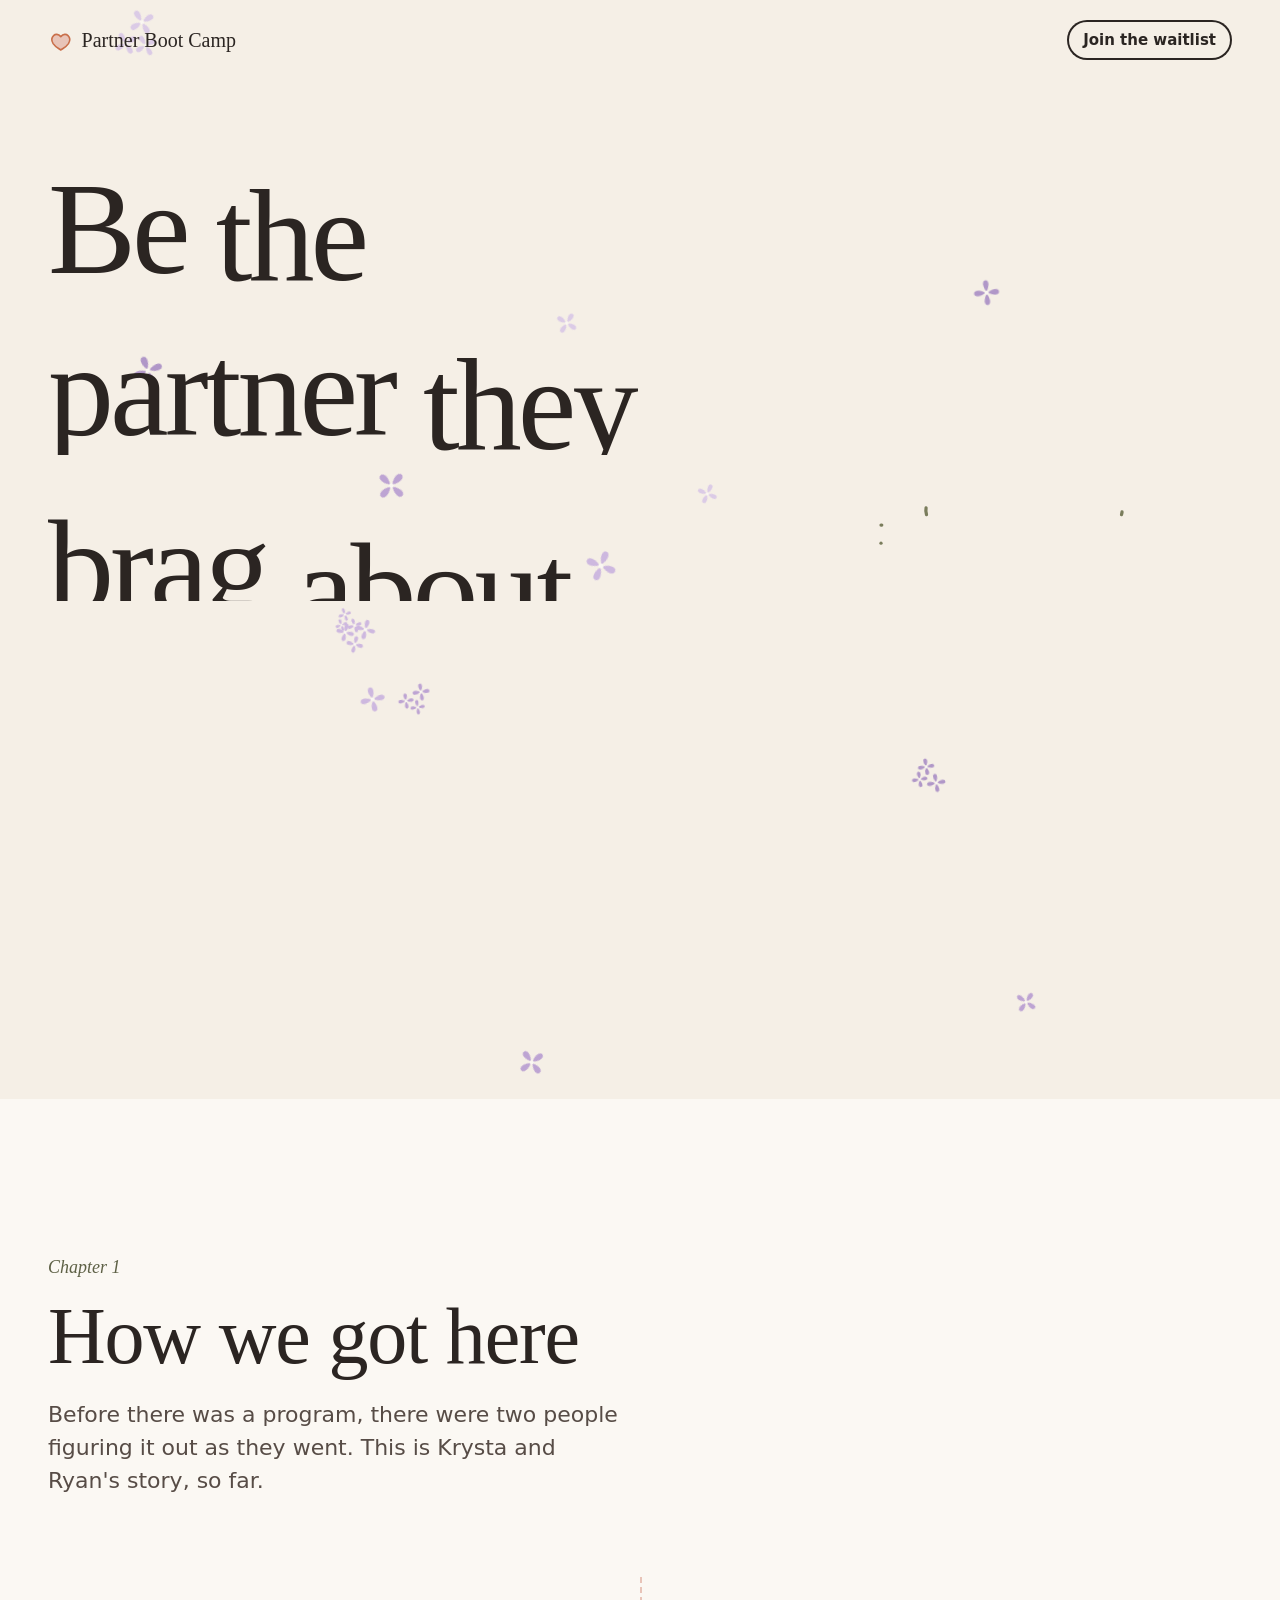
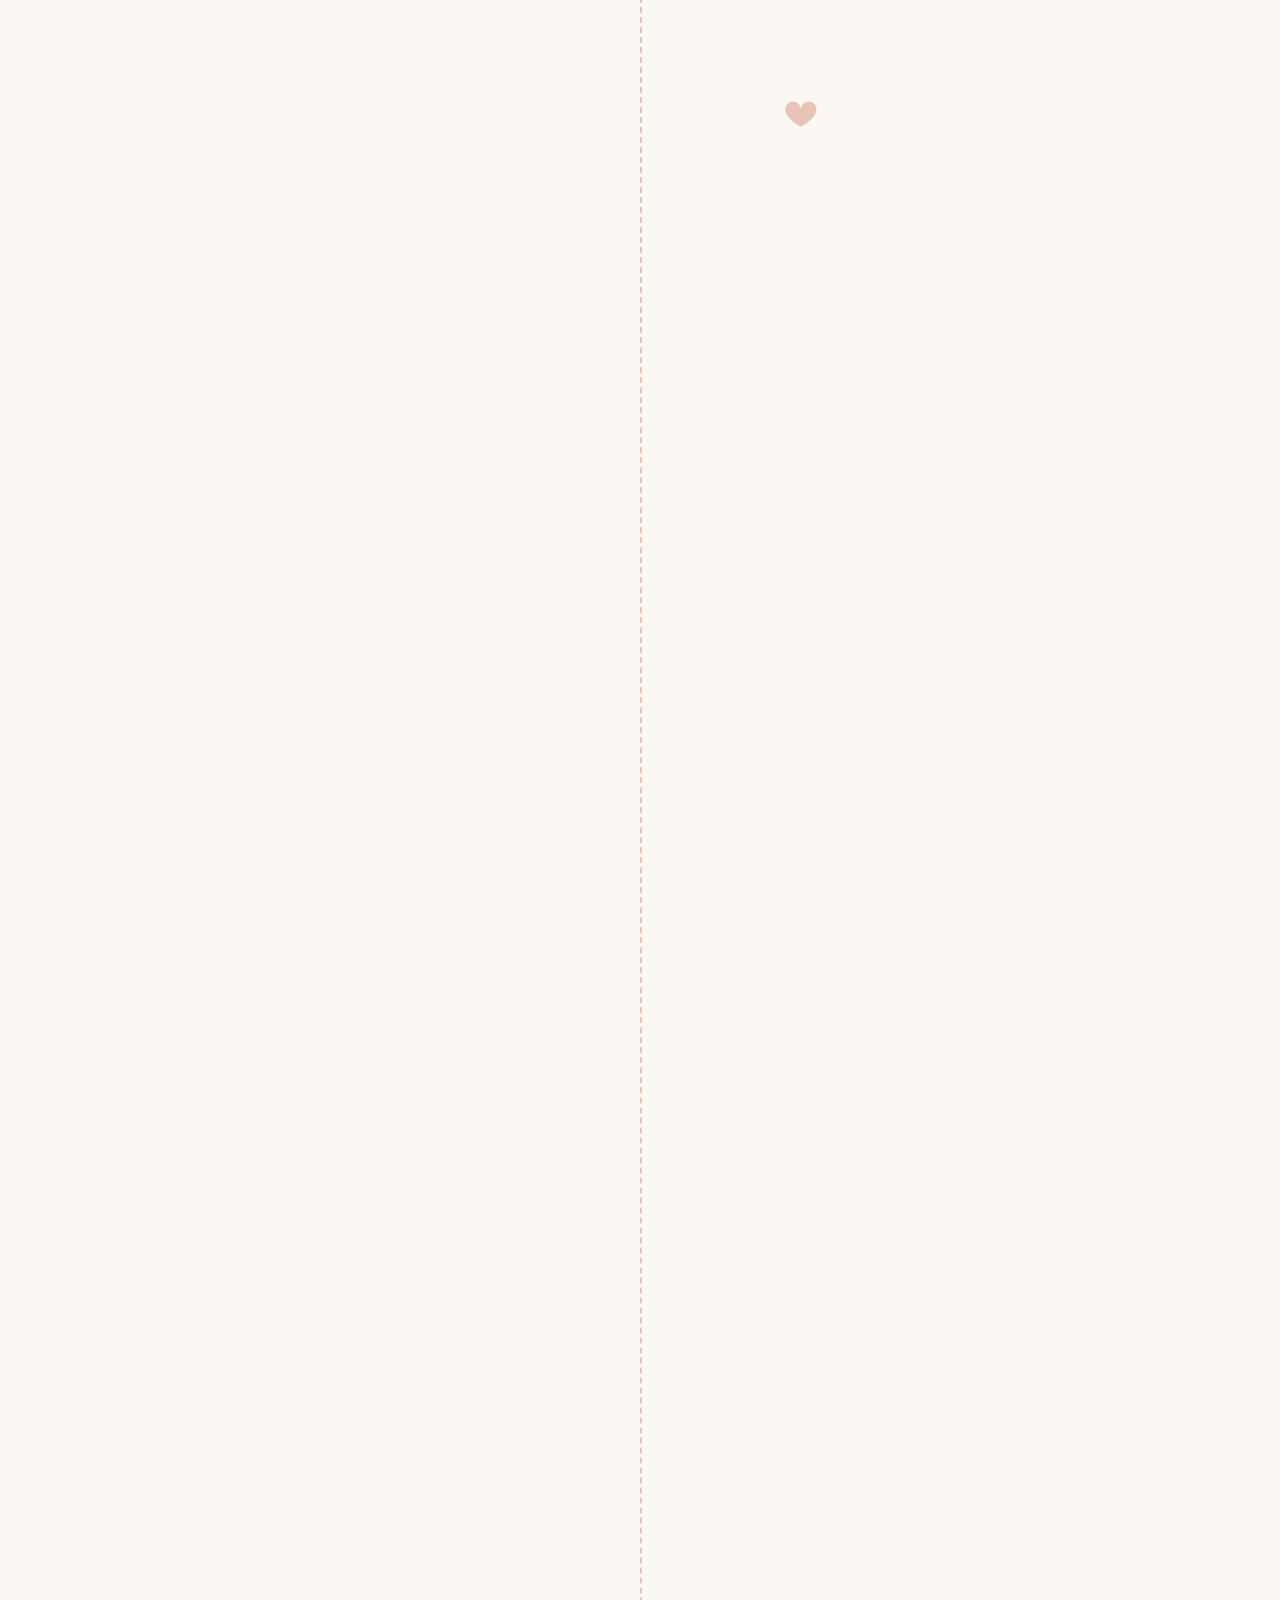
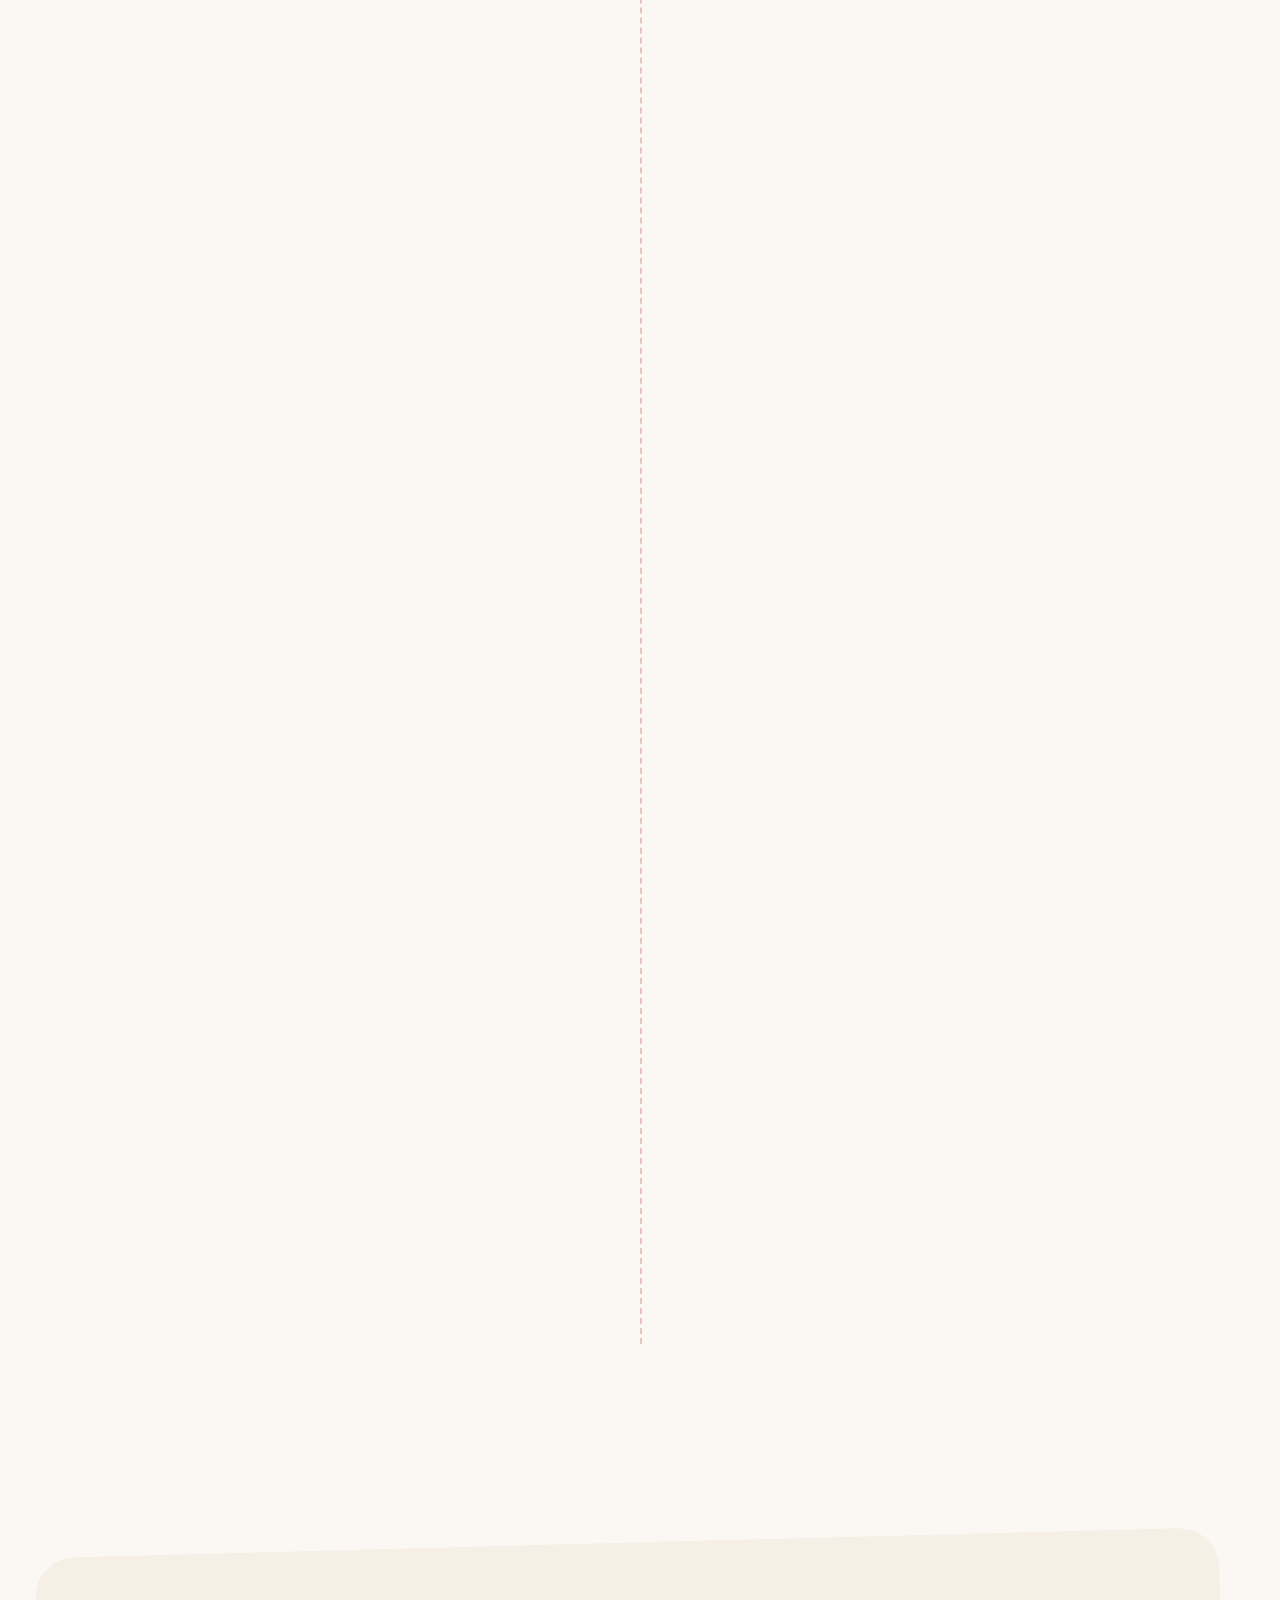
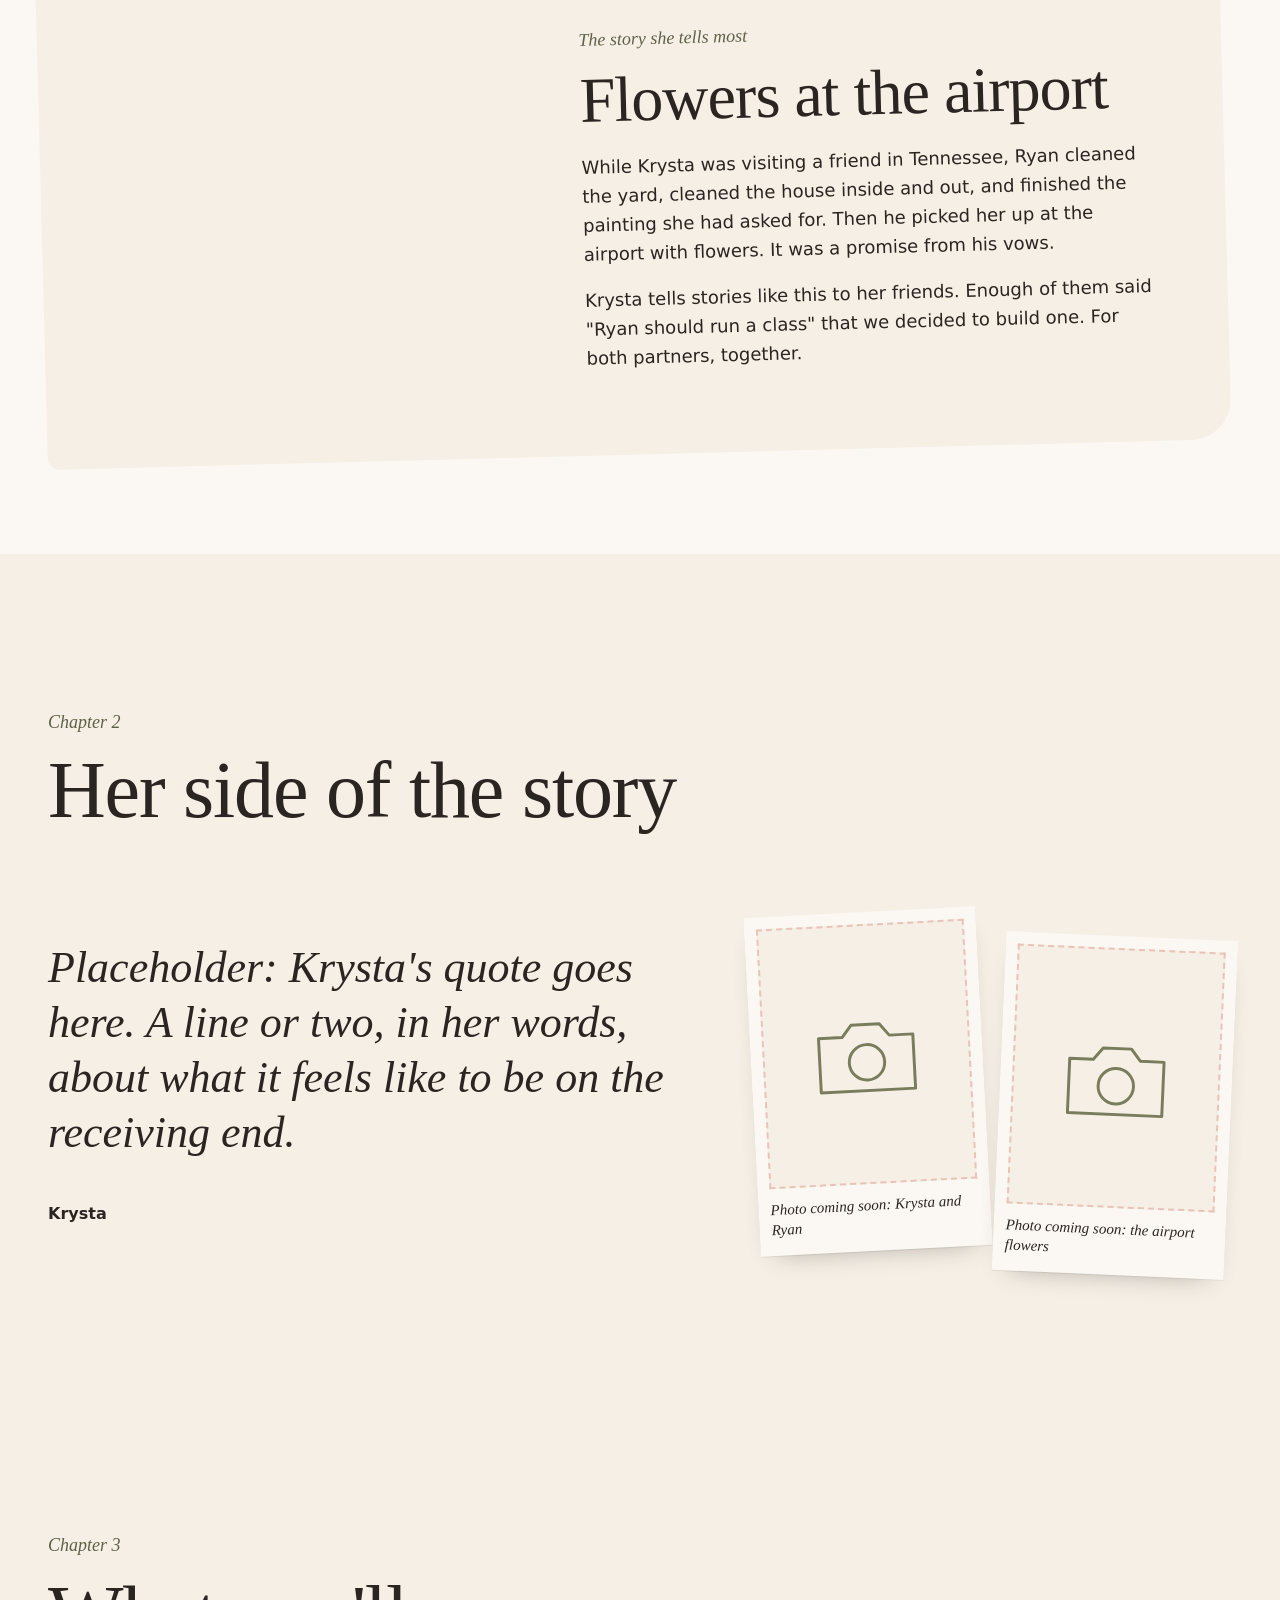
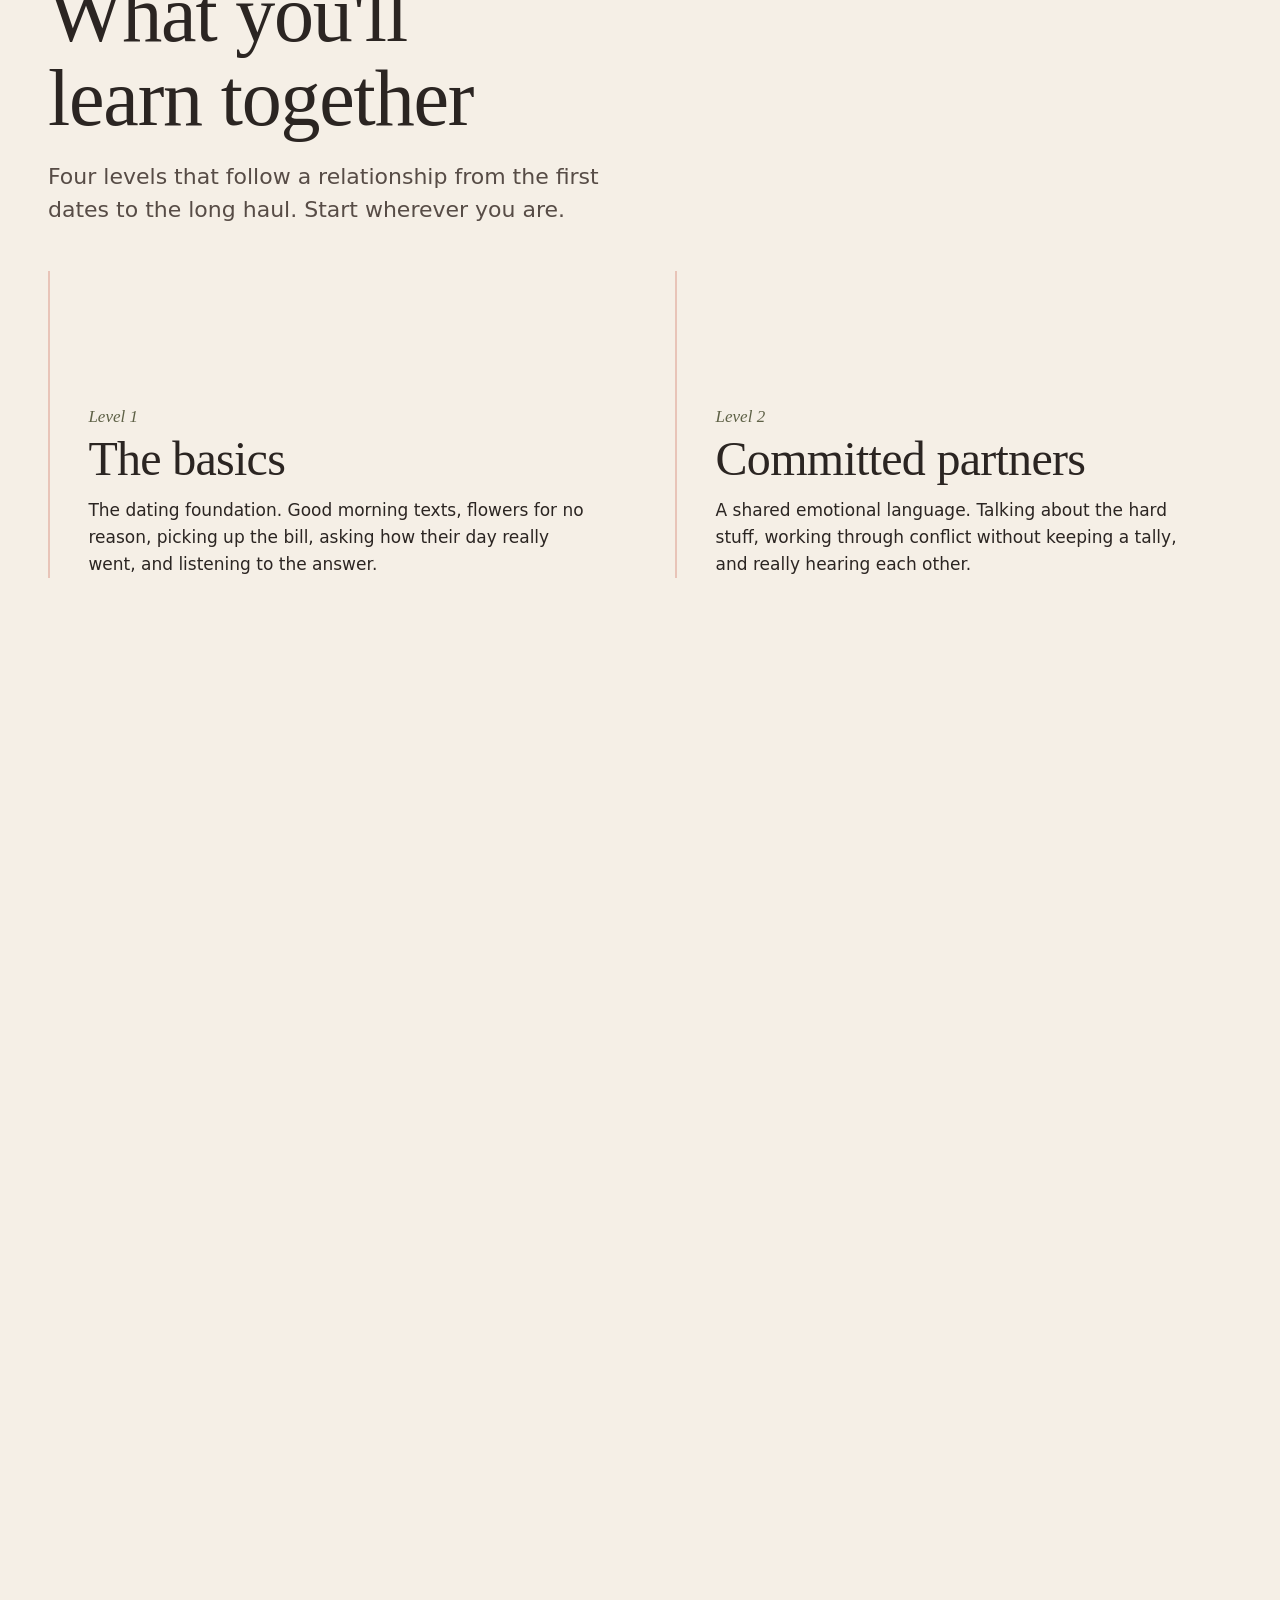
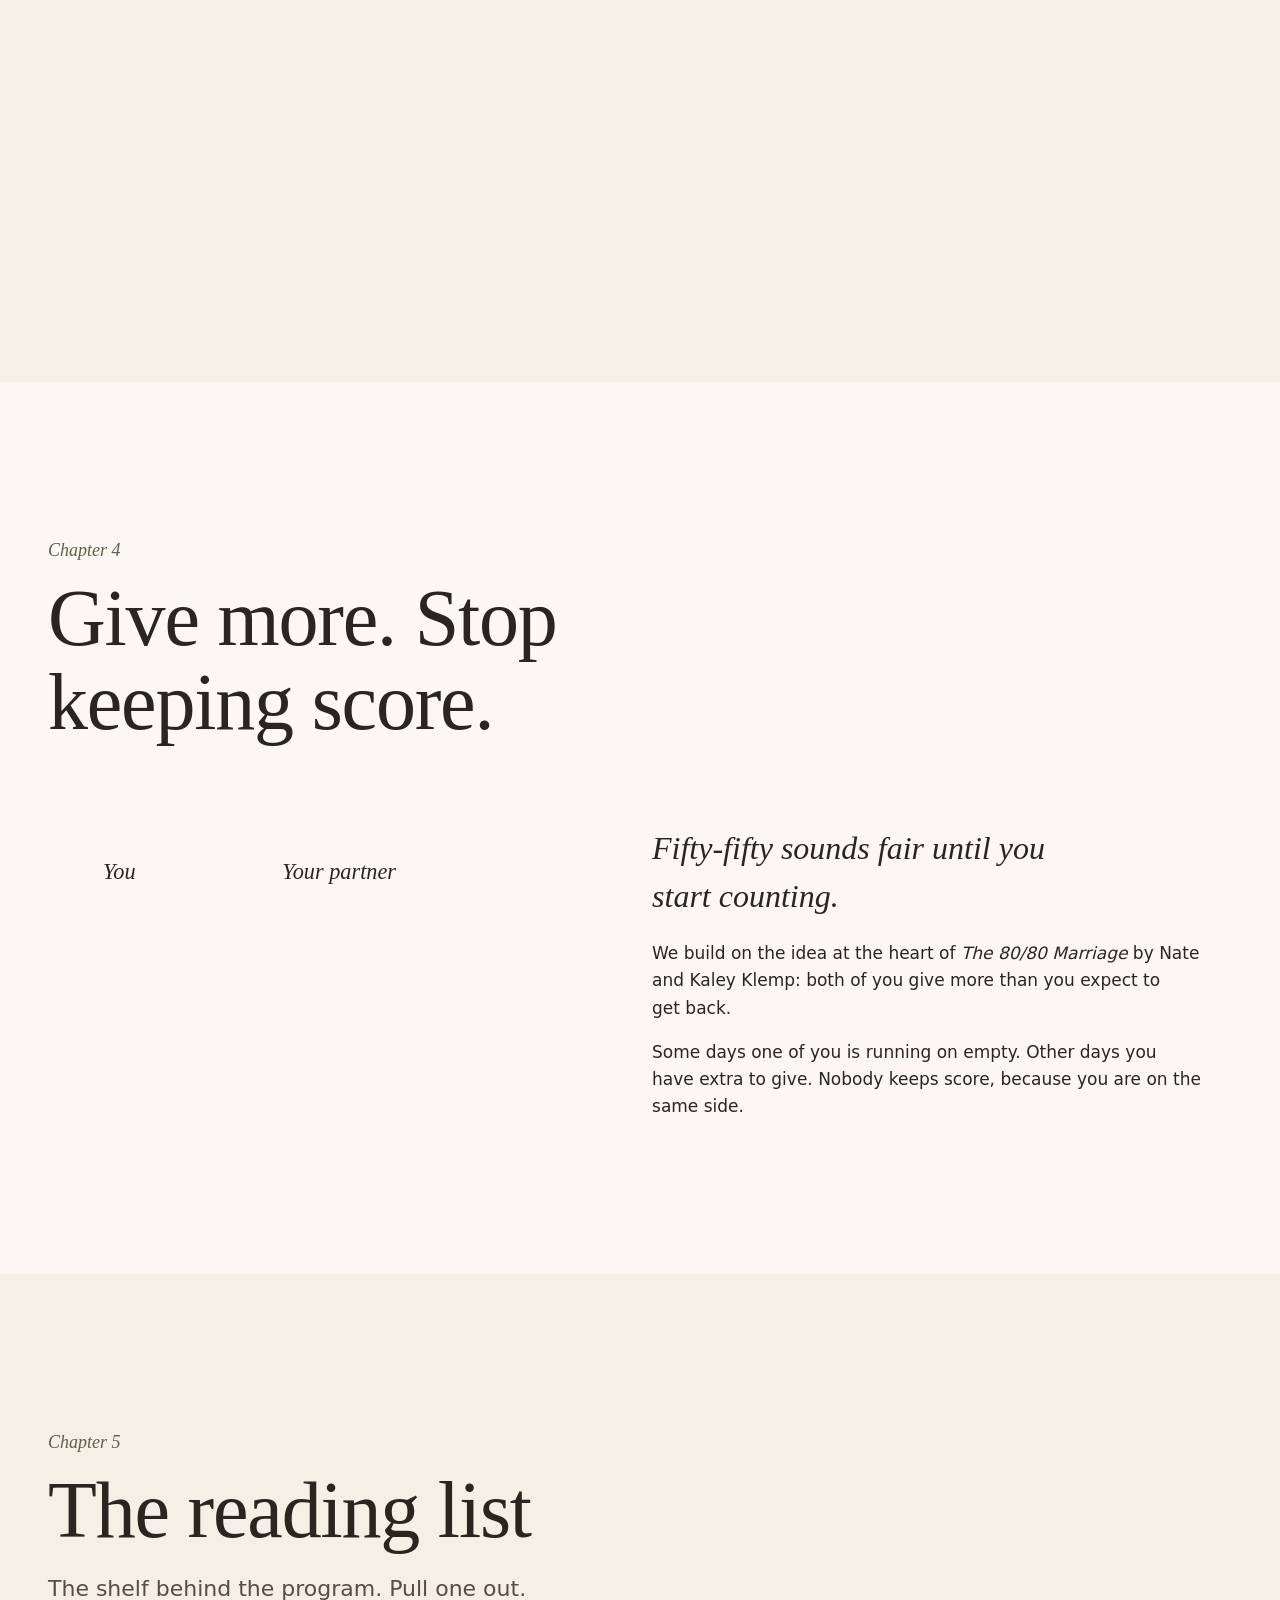
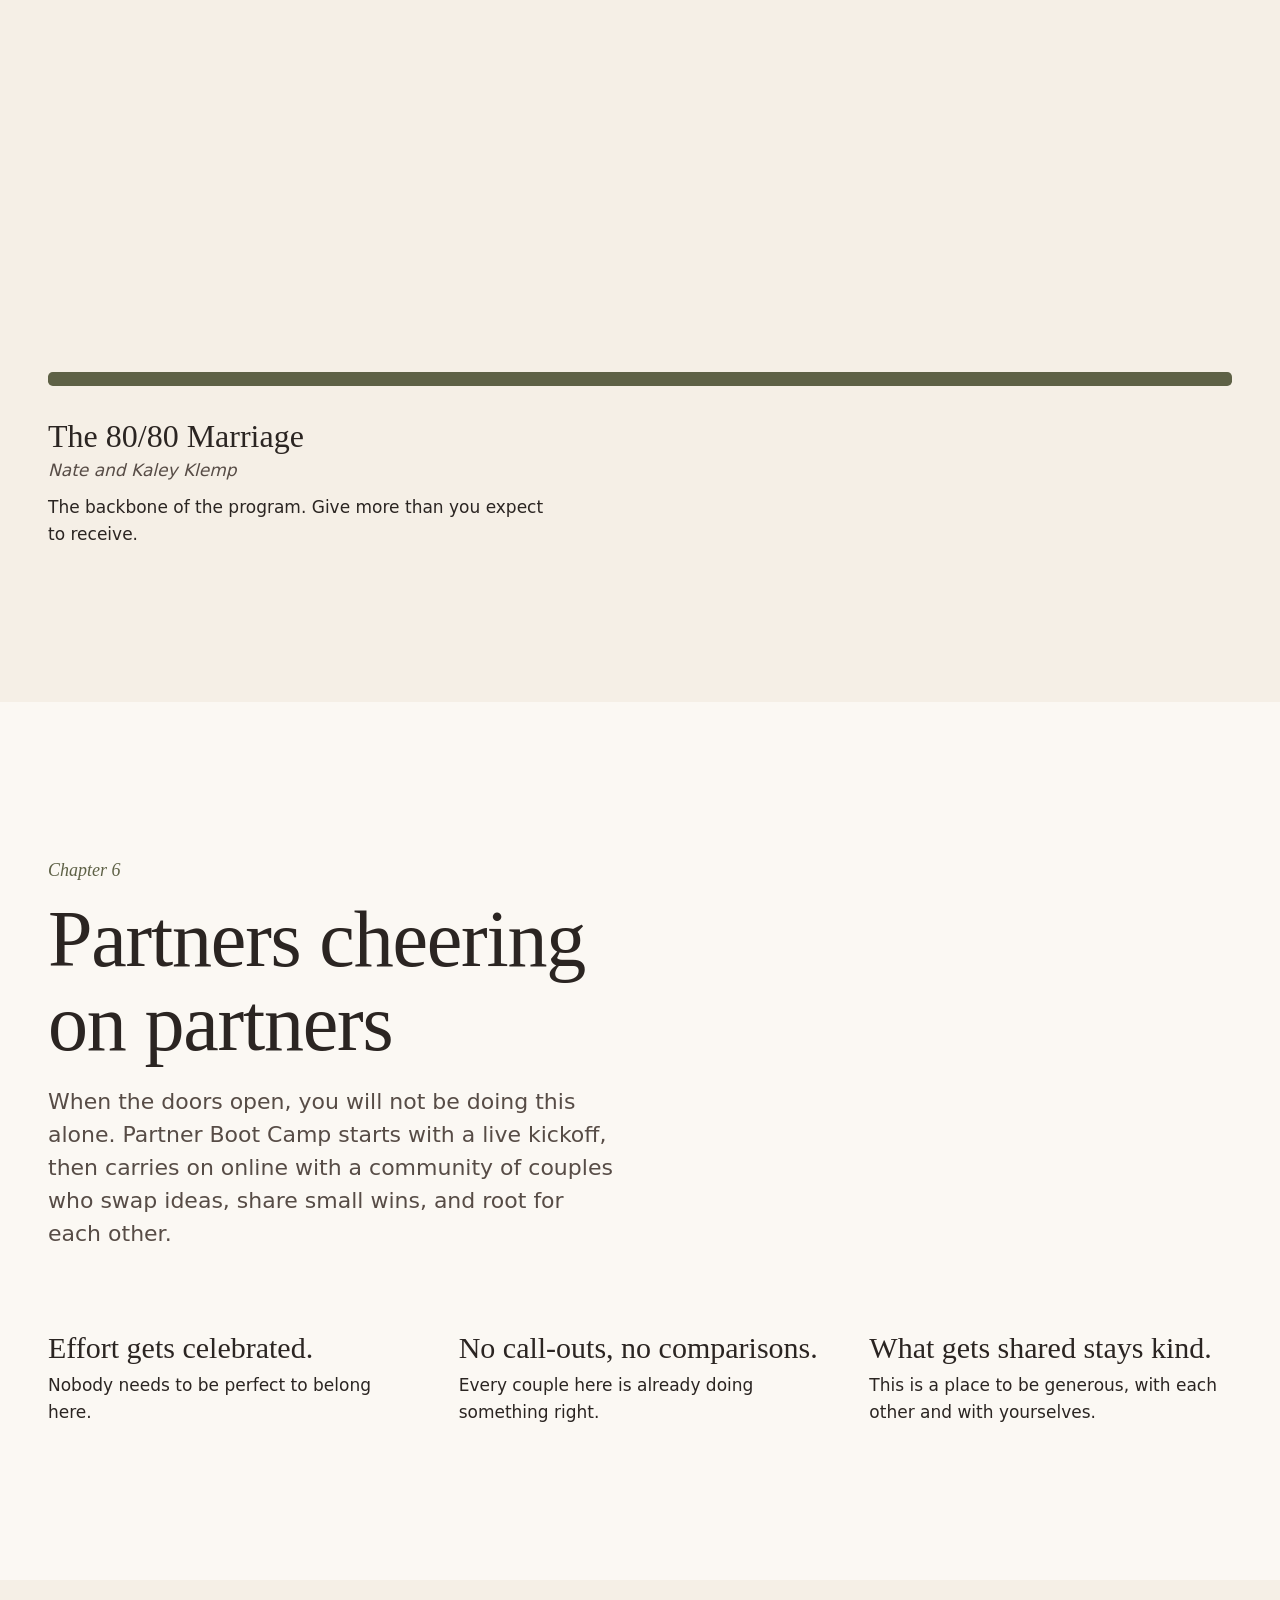
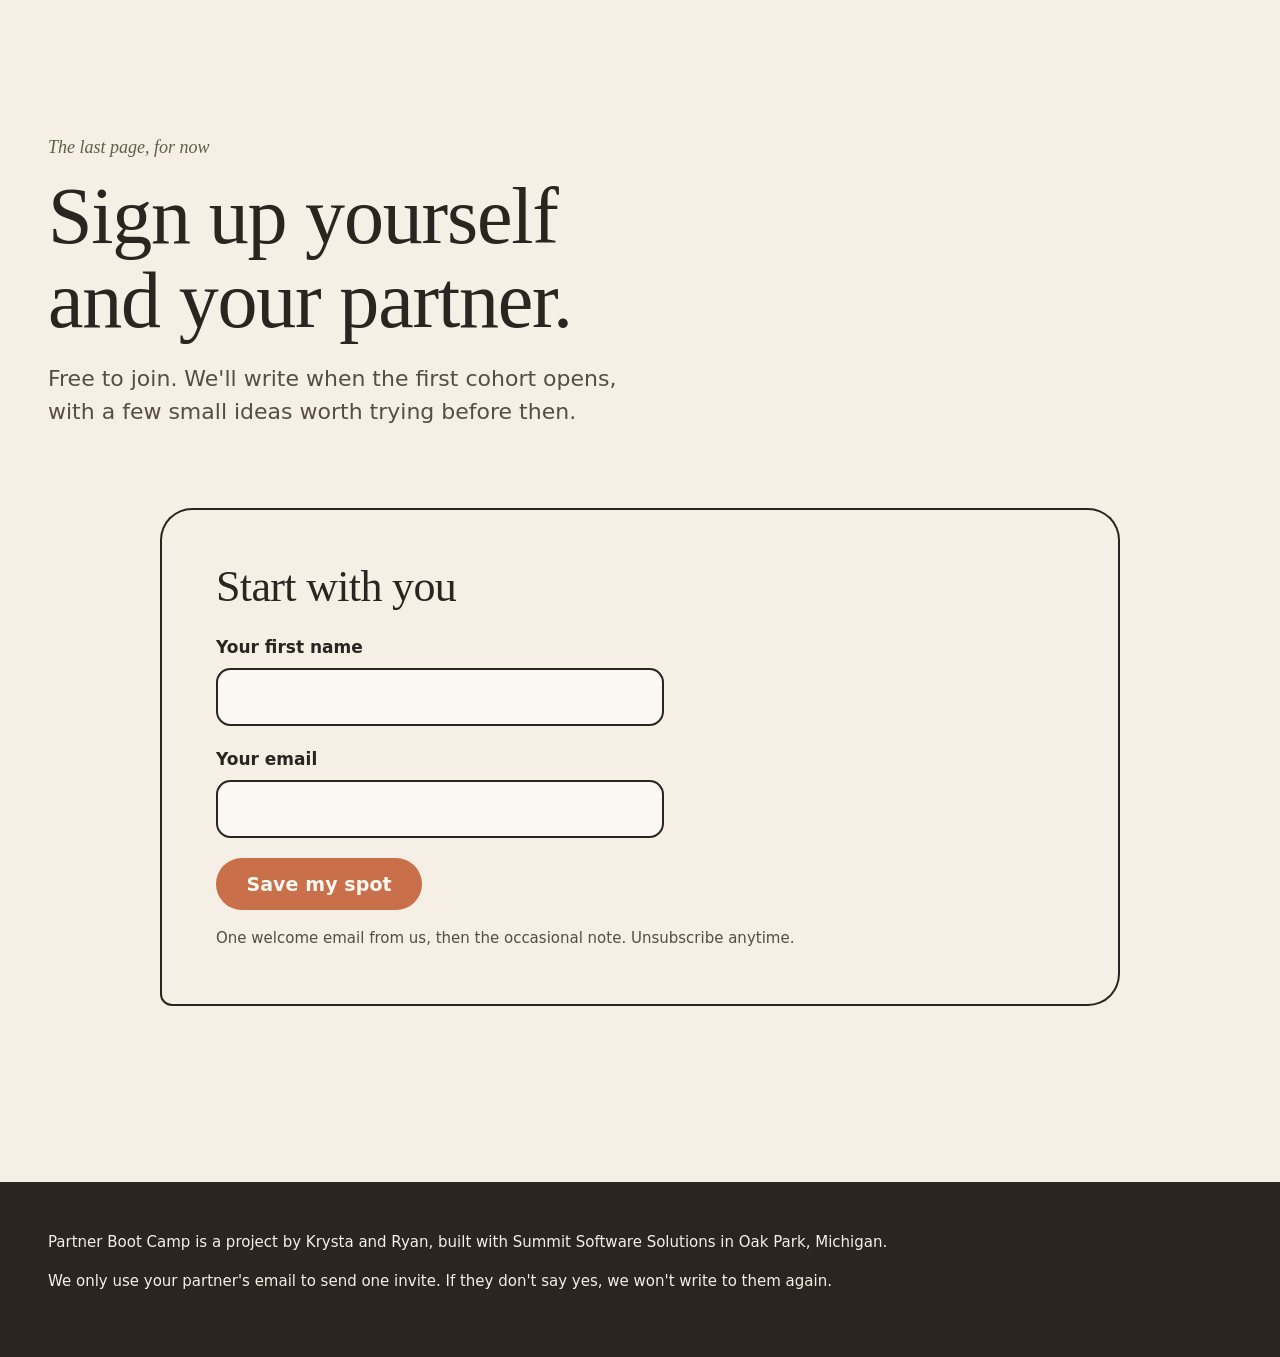
==== index.html @ 732d6f6a "feat: heart over profile photo and 96% match label Co-Authored-By: Claude Opus 5.5 <noreply@anthropi" ====
<!doctype html>
<html lang="en">
<head>
  <meta charset="utf-8">
  <meta name="viewport" content="width=device-width, initial-scale=1">
  <title>Partner Boot Camp: be the partner they brag about</title>
  <meta name="description" content="A warm, slightly cheeky program for couples of every kind. Sign up yourself and your partner for a better relationship.">
  <meta http-equiv="Content-Security-Policy" content="default-src 'self'; script-src 'self'; style-src 'self' https://fonts.googleapis.com; font-src https://fonts.gstatic.com; img-src 'self' data:; connect-src https://app.kit.com; form-action https://app.kit.com https://*.kit.com; base-uri 'self'; object-src 'none'">
  <meta name="referrer" content="strict-origin-when-cross-origin">
  <meta name="theme-color" content="#F5EFE6">
  <meta property="og:type" content="website">
  <meta property="og:title" content="Partner Boot Camp">
  <meta property="og:description" content="Be the partner they brag about. Sign up yourself and your partner for a better relationship.">
  <meta property="og:url" content="https://ryankolean.github.io/partner-boot-camp/">
  <meta property="og:image" content="https://ryankolean.github.io/partner-boot-camp/assets/og.png">
  <meta name="twitter:card" content="summary_large_image">
  <link rel="icon" href="assets/favicon.svg" type="image/svg+xml">
  <link rel="preconnect" href="https://fonts.googleapis.com">
  <link rel="preconnect" href="https://fonts.gstatic.com" crossorigin>
  <link rel="stylesheet" href="https://fonts.googleapis.com/css2?family=DM+Sans:opsz,wght@9..40,400..700&family=Fraunces:ital,opsz,wght,SOFT,WONK@0,9..144,300..700,0..100,0..1;1,9..144,300..700,0..100,0..1&display=swap">
  <link rel="stylesheet" href="vendor/lenis.css">
  <link rel="stylesheet" href="css/styles.css">
  <script src="js/early.js"></script>
  <script defer src="vendor/gsap.min.js"></script>
  <script defer src="vendor/ScrollTrigger.min.js"></script>
  <script defer src="vendor/DrawSVGPlugin.min.js"></script>
  <script defer src="vendor/SplitText.min.js"></script>
  <script defer src="vendor/lenis.min.js"></script>
  <script defer src="js/main.js"></script>
  <script defer src="js/signup.js"></script>
</head>
<body>
  <a class="skip" href="#join">Skip to sign up</a>

  <header class="masthead">
    <a class="wordmark" href="#top" aria-label="Partner Boot Camp, back to top">
      <svg class="wordmark__mark" viewBox="0 0 40 40" aria-hidden="true"><path d="M8 26 C 2 16, 12 6, 20 15 C 28 6, 38 16, 32 26 C 28 32, 22 34, 20 36 C 18 34, 12 32, 8 26 Z"/></svg>
      <span>Partner Boot Camp</span>
    </a>
    <a class="masthead__cta" href="#join">Join the waitlist</a>
  </header>

  <main>
    <!-- Chapter: Opening -->
    <section class="chapter opening" id="top" aria-labelledby="opening-title">
      <div class="petals" aria-hidden="true" data-petals></div>
      <div class="opening__inner">
        <div class="opening__copy">
          <h1 class="opening__title" id="opening-title" data-split>Be the partner they brag about.</h1>
          <p class="opening__tagline" data-rise>Sign up yourself and your partner for a better relationship.</p>
          <div class="opening__actions" data-rise>
            <a class="btn" href="#join" data-bloom>Join the waitlist</a>
            <a class="link" href="#story">Read our story first</a>
          </div>
          <p class="opening__aside" data-rise>For couples of every kind: dating, engaged, newly married, or decades in. Free to join while we build it.</p>
        </div>
        <svg class="opening__art art" viewBox="0 0 320 260" aria-hidden="true" data-draw-hero>
          <path d="M85 142 C 80 124, 112 128, 160 122 C 118 98, 104 62, 128 50 C 144 43, 157 51, 160 63"/>
          <path d="M235 142 C 240 124, 208 128, 160 122 C 202 98, 216 62, 192 50 C 176 43, 163 51, 160 63"/>
          <path d="M50 150 h70 v50 a26 26 0 0 1 -26 26 h-18 a26 26 0 0 1 -26 -26 z"/>
          <path d="M50 164 h-10 a14 14 0 0 0 0 28 h11"/>
          <path d="M200 150 h70 v50 a26 26 0 0 1 -26 26 h-18 a26 26 0 0 1 -26 -26 z"/>
          <path d="M270 164 h10 a14 14 0 0 1 0 28 h-11"/>
          <path d="M34 238 h112"/>
          <path d="M184 238 h112"/>
          <path class="art__accent" d="M282 70 v16 M274 78 h16"/>
          <path class="art__accent" d="M34 84 v10 M29 89 h10"/>
        </svg>
      </div>
      <p class="opening__scroll" aria-hidden="true">Turn the page</p>
    </section>

    <!-- Chapter 1: Our story -->
    <section class="chapter story" id="story" aria-labelledby="story-title">
      <div class="chapter__head">
        <p class="chapter__num">Chapter 1</p>
        <h2 id="story-title">How we got here</h2>
        <p class="lede">Before there was a program, there were two people figuring it out as they went. This is Krysta and Ryan's story, so far.</p>
      </div>

      <div class="timeline" data-timeline>
        <svg class="timeline__thread" aria-hidden="true"><path data-thread d=""/></svg>
        <ol class="timeline__list">
          <li class="moment">
            <span class="moment__dot" aria-hidden="true"></span>
            <svg class="moment__art art" viewBox="0 0 120 120" aria-hidden="true">
              <path d="M38 6 h44 a8 8 0 0 1 8 8 v92 a8 8 0 0 1 -8 8 h-44 a8 8 0 0 1 -8 -8 v-92 a8 8 0 0 1 8 -8 z"/>
              <path d="M54 12 h12"/>
              <path d="M38 20 h44 v34 h-44 z"/>
              <circle cx="60" cy="31" r="6"/>
              <path d="M48 54 c2 -9 7 -12 12 -12 c5 0 10 3 12 12"/>
              <path class="art__accent art__heart" d="M74 64 c-9 -5 -13 -10 -13 -14 a6.5 6.5 0 0 1 13 -1 a6.5 6.5 0 0 1 13 1 c0 4 -4 9 -13 14 z"/>
              <text class="moment__badge" x="60" y="90" text-anchor="middle">96%</text>
              <text class="moment__badge-sub" x="60" y="103" text-anchor="middle">match</text>
            </svg>
            <div class="moment__text">
              <p class="moment__date"><time datetime="2020-02-05">February 5, 2020</time></p>
              <h3>Most compatible</h3>
              <p>Hinge flagged them as each other's Most Compatible match, at 96%. The algorithm was onto something. On a bored Sunday, Krysta was the one who sent the first message.</p>
              <p>Ryan was a week into a ski trip in Wisconsin, so the early conversation happened from a long way off. It was enough to make both of them want to meet.</p>
            </div>
          </li>
          <li class="moment">
            <span class="moment__dot" aria-hidden="true"></span>
            <svg class="moment__art art" viewBox="0 0 120 120" aria-hidden="true">
              <path d="M4 104 C 30 84, 50 114, 70 94 S 100 74, 116 82"/>
              <path d="M26 74 v-6 a6 6 0 0 1 6 -6 h52 a6 6 0 0 1 6 6 v6"/>
              <path d="M38 62 l8 -12 h24 l10 12"/>
              <path d="M26 74 h10 M48 76 h24 M84 74 h6"/>
              <circle cx="42" cy="78" r="6"/>
              <circle cx="78" cy="78" r="6"/>
              <path class="art__accent" d="M94 30 h10 l-10 10 h10 M104 12 h7 l-7 7 h7"/>
            </svg>
            <div class="moment__text">
              <p class="moment__date">That same week</p>
              <h3>The ten-hour drive</h3>
              <p>The ski trip ended with a ten-hour drive home, and the first date came right after it. Ryan was running on fumes and nearly asleep.</p>
              <p>He showed up anyway. Looking back, that pretty much set the tone: show up, even when it would be easier not to.</p>
            </div>
          </li>
          <li class="moment">
            <span class="moment__dot" aria-hidden="true"></span>
            <svg class="moment__art art" viewBox="0 0 120 120" aria-hidden="true">
              <path class="art__accent" d="M60 100 C 30 80, 22 64, 22 52 a18 18 0 0 1 38 -6 a18 18 0 0 1 38 6 c0 12 -8 28 -38 48 z"/>
              <path d="M20 12 v16 M12 20 h16 M14.5 14.5 l11 11 M25.5 14.5 l-11 11"/>
              <path d="M100 10 v12 M94 16 h12 M95.5 11.5 l9 9 M104.5 11.5 l-9 9"/>
              <path d="M106 64 v8 M102 68 h8"/>
              <path d="M12 84 v8 M8 88 h8"/>
              <path d="M58 16 v8 M54 20 h8"/>
            </svg>
            <div class="moment__text">
              <p class="moment__date">February 2020</p>
              <h3>A first kiss in the snow</h3>
              <p>The night ended out back of Fourth Street Corner Bar and Grill in Ferndale, with the snow coming down.</p>
              <p>Not the most glamorous spot for a first kiss, and that is part of why it stuck. It earned a second date.</p>
            </div>
          </li>
          <li class="moment">
            <span class="moment__dot" aria-hidden="true"></span>
            <svg class="moment__art art" viewBox="0 0 120 120" aria-hidden="true">
              <path d="M14 18 h52 a8 8 0 0 1 8 8 v20 a8 8 0 0 1 -8 8 h-34 l-12 10 v-10 h-6 a8 8 0 0 1 -8 -8 v-20 a8 8 0 0 1 8 -8 z"/>
              <path class="art__accent" d="M40 45 c-6 -4 -9 -7 -9 -10 a4.5 4.5 0 0 1 9 -1 a4.5 4.5 0 0 1 9 1 c0 3 -3 6 -9 10 z"/>
              <path d="M54 58 h52 a8 8 0 0 1 8 8 v20 a8 8 0 0 1 -8 8 h-6 v10 l-12 -10 h-34 a8 8 0 0 1 -8 -8 v-20 a8 8 0 0 1 8 -8 z"/>
              <path class="art__accent" d="M80 85 c-6 -4 -9 -7 -9 -10 a4.5 4.5 0 0 1 9 -1 a4.5 4.5 0 0 1 9 1 c0 3 -3 6 -9 10 z"/>
            </svg>
            <div class="moment__text">
              <p class="moment__date"><time datetime="2020-03-02">March 2, 2020</time></p>
              <h3>I love you. Twice.</h3>
              <p>Ryan's birthday was a bar crawl, and Krysta could not believe how many friends showed up for him.</p>
              <p>Somewhere along the way, about a month after they met, he told her he loved her. Then he said it again.</p>
            </div>
          </li>
          <li class="moment">
            <span class="moment__dot" aria-hidden="true"></span>
            <svg class="moment__art art" viewBox="0 0 120 120" aria-hidden="true">
              <path d="M42 12 h36 a8 8 0 0 1 8 8 v80 a8 8 0 0 1 -8 8 h-36 a8 8 0 0 1 -8 -8 v-80 a8 8 0 0 1 8 -8 z"/>
              <path d="M54 20 h12 M56 100 h8"/>
              <path d="M46 56 h26 a6 6 0 0 1 0 12 h-26 a6 6 0 0 1 0 -12 z"/>
              <circle class="art__accent" cx="52" cy="62" r="1.5"/>
              <circle class="art__accent" cx="59" cy="62" r="1.5"/>
              <circle class="art__accent" cx="66" cy="62" r="1.5"/>
              <path d="M102 16 a11 11 0 1 0 9 17 a9 9 0 1 1 -9 -17 z"/>
            </svg>
            <div class="moment__text">
              <p class="moment__date">A week later</p>
              <h3>The quiet week</h3>
              <p>After the birthday, Krysta went quiet for a week. Then she reached back out, and they picked up where they left off.</p>
              <p>They had met just six weeks before the world shut down. Two people who were still getting to know each other suddenly had to figure things out fast.</p>
            </div>
          </li>
          <li class="moment">
            <span class="moment__dot" aria-hidden="true"></span>
            <svg class="moment__art art" viewBox="0 0 120 120" aria-hidden="true">
              <path d="M16 60 L60 24 L104 60"/>
              <path d="M28 52 v48 h64 v-48"/>
              <path d="M52 100 v-22 h16 v22"/>
              <path d="M34 64 h12 v12 h-12 z M74 64 h12 v12 h-12 z"/>
              <path d="M80 42 v-16 h10 v24"/>
              <path class="art__accent" d="M85 20 c-6 -5 5 -9 0 -15"/>
            </svg>
            <div class="moment__text">
              <p class="moment__date">About nine months in</p>
              <h3>A home of their own</h3>
              <p>About nine months in, there was a house, and a month later Krysta moved in.</p>
              <p>Moving in together in the middle of a pandemic is its own crash course in partnership. It turns out they were good at it.</p>
            </div>
          </li>
          <li class="moment">
            <span class="moment__dot" aria-hidden="true"></span>
            <svg class="moment__art art" viewBox="0 0 120 120" aria-hidden="true">
              <circle cx="60" cy="76" r="26"/>
              <path class="art__accent" d="M46 38 l7 -8 h14 l7 8 l-14 14 z"/>
              <path class="art__accent" d="M46 38 h28 M53 30 l7 8 l7 -8"/>
              <path d="M94 26 v14 M87 33 h14"/>
              <path d="M24 24 v8 M20 28 h8"/>
            </svg>
            <div class="moment__text">
              <p class="moment__date"><time datetime="2021-09-02">September 2, 2021</time></p>
              <h3>Engaged</h3>
              <p>A question, a ring, and a very easy yes.</p>
              <p>Nobody knew yet that the date was going to get used twice.</p>
            </div>
          </li>
          <li class="moment">
            <span class="moment__dot" aria-hidden="true"></span>
            <svg class="moment__art art" viewBox="0 0 120 120" aria-hidden="true">
              <circle cx="46" cy="70" r="22"/>
              <circle class="art__accent" cx="74" cy="70" r="22"/>
              <path class="art__accent" d="M60 36 c-6 -4 -9 -7 -9 -10 a4.5 4.5 0 0 1 9 -1 a4.5 4.5 0 0 1 9 1 c0 3 -3 6 -9 10 z"/>
              <path d="M18 24 v10 M13 29 h10 M102 22 v10 M97 27 h10"/>
            </svg>
            <div class="moment__text">
              <p class="moment__date"><time datetime="2023-09-02">September 2, 2023</time></p>
              <h3>Married, two years to the day</h3>
              <p>Two years to the day after the engagement, they got married. Same date, on purpose.</p>
              <p>Ryan's vows included a promise you will hear about in a minute. It involves an airport and a bouquet.</p>
            </div>
          </li>
          <li class="moment">
            <span class="moment__dot" aria-hidden="true"></span>
            <svg class="moment__art art" viewBox="0 0 120 120" aria-hidden="true">
              <path d="M24 28 h56 a6 6 0 0 1 6 6 v4 a6 6 0 0 1 -6 6 h-56 a6 6 0 0 1 -6 -6 v-4 a6 6 0 0 1 6 -6 z"/>
              <path d="M86 36 h10 v18 h-40 v14"/>
              <path d="M52 68 h8 v30 h-8 z"/>
              <path class="art__accent" d="M10 110 c20 -10 40 6 60 -2 s30 -8 40 0"/>
            </svg>
            <div class="moment__text">
              <p class="moment__date">Now</p>
              <h3>Oak Park, paint on everything</h3>
              <p>They sold the first house, moved to Oak Park, and are renovating another one to rent, so there is always a paint roller somewhere nearby.</p>
              <p>Somewhere along the way, friends started asking Ryan for advice, and Krysta started telling the stories that led to this.</p>
            </div>
          </li>
        </ol>
      </div>

      <figure class="spread" aria-labelledby="spread-title">
        <svg class="spread__art art" viewBox="0 0 320 320" aria-hidden="true">
          <path d="M18 96 C 60 44, 120 98, 182 56"/>
          <g transform="translate(180 34) rotate(-10)">
            <path d="M4 20 L 96 18 C 110 18, 120 22, 120 26 C 120 30, 112 32, 98 32 L 24 32 C 14 32, 8 28, 4 20 Z"/>
            <path d="M6 21 L 0 2 L 10 2 L 28 19"/>
            <path d="M12 26 L 2 30 L 8 31 L 24 29"/>
            <path d="M58 30 L 44 46 L 54 46 L 78 30"/>
            <path d="M52 36 h14 a3 3 0 0 1 0 6 h-14 a3 3 0 0 1 0 -6 z"/>
            <path class="art__accent" d="M34 23 h2.5 M42 23 h2.5 M50 23 h2.5 M58 23 h2.5 M66 23 h2.5 M74 23 h2.5 M82 23 h2.5 M90 23 h2.5"/>
            <path d="M106 21 l7 1 l3 3"/>
          </g>
          <path d="M80 134 C 90 170, 118 196, 136 206"/>
          <circle class="art__accent" cx="78" cy="128" r="3"/>
          <circle class="art__accent" cx="70" cy="136" r="2.5"/>
          <circle class="art__accent" cx="86" cy="122" r="2.5"/>
          <circle class="art__accent" cx="74" cy="146" r="2"/>
          <path d="M240 134 C 230 170, 202 196, 184 206"/>
          <circle class="art__accent" cx="242" cy="128" r="3"/>
          <circle class="art__accent" cx="250" cy="136" r="2.5"/>
          <circle class="art__accent" cx="234" cy="122" r="2.5"/>
          <circle class="art__accent" cx="246" cy="146" r="2"/>
          <path d="M112 198 c-22 -2 -34 -14 -36 -30 c18 2 32 14 36 30 z M110 196 L 82 172"/>
          <path d="M208 198 c22 -2 34 -14 36 -30 c-18 2 -32 14 -36 30 z M210 196 L 238 172"/>
          <path d="M128 128 C 130 150, 136 180, 148 206"/>
          <path d="M194 123 C 192 150, 188 180, 172 206"/>
          <path d="M108 168 C 114 186, 130 198, 142 206"/>
          <path d="M212 168 C 206 186, 190 198, 178 206"/>
          <path d="M160 180 L 160 206"/>
          <path d="M128 107 Q123.7 100.3 128 96 Q132.3 100.3 128 107 M131.5 108.5 Q133.3 100.7 139.3 100.7 Q139.3 106.7 131.5 108.5 M133 112 Q139.7 107.7 144 112 Q139.7 116.3 133 112 M131.5 115.5 Q139.3 117.3 139.3 123.3 Q133.3 123.3 131.5 115.5 M128 117 Q132.3 123.7 128 128 Q123.7 123.7 128 117 M124.5 115.5 Q122.7 123.3 116.7 123.3 Q116.7 117.3 124.5 115.5 M123 112 Q116.3 116.3 112 112 Q116.3 107.7 123 112 M124.5 108.5 Q116.7 106.7 116.7 100.7 Q122.7 100.7 124.5 108.5"/>
          <circle class="art__accent" cx="128" cy="112" r="3.5"/>
          <path d="M194 103 Q189.9 96.7 194 93 Q198.1 96.7 194 103 M197.5 104.5 Q199.1 97.1 204.6 97.4 Q204.9 102.9 197.5 104.5 M199 108 Q205.3 103.9 209 108 Q205.3 112.1 199 108 M197.5 111.5 Q204.9 113.1 204.6 118.6 Q199.1 118.9 197.5 111.5 M194 113 Q198.1 119.3 194 123 Q189.9 119.3 194 113 M190.5 111.5 Q188.9 118.9 183.4 118.6 Q183.1 113.1 190.5 111.5 M189 108 Q182.7 112.1 179 108 Q182.7 103.9 189 108 M190.5 104.5 Q183.1 102.9 183.4 97.4 Q188.9 97.1 190.5 104.5"/>
          <circle class="art__accent" cx="194" cy="108" r="3.5"/>
          <path class="art__accent" d="M154 120 c0 -10 3 -15 6 -16 c3 1 6 6 6 16 c-2 2 -10 2 -12 0 z M160 122 L 160 134"/>
          <path class="art__accent" d="M96 166 c0 -18 5 -27 12 -29 c7 2 12 11 12 29 c-4 -5 -8 -5 -12 2 c-4 -7 -8 -7 -12 -2 z"/>
          <path class="art__accent" d="M200 166 c0 -18 5 -27 12 -29 c7 2 12 11 12 29 c-4 -5 -8 -5 -12 2 c-4 -7 -8 -7 -12 -2 z"/>
          <path class="art__accent" d="M136 148 c-4 16 8 32 24 32 c17 0 29 -15 24 -32"/>
          <path class="art__accent" d="M136 148 c2 -9 9 -14 17 -14 M184 148 c-2 -9 -9 -14 -17 -14"/>
          <path class="art__accent" d="M146 151 c0 10 6 16 14 16 c9 0 15 -7 15 -16"/>
          <path class="art__accent" d="M161 147 c-4 -4 2 -9 6 -6 c5 4 2 12 -5 13 c-8 1 -13 -6 -10 -13 c3 -7 13 -9 19 -4"/>
          <path d="M110 204 L 98 186 L 128 200 M210 204 L 222 186 L 192 200"/>
          <path d="M110 204 Q 160 222 210 204 L 164 300 Q 160 304 156 300 Z"/>
          <path d="M138 214 L 158 296"/>
          <path class="art__accent" d="M160 246 c-18 -14 -30 -2 -18 6 c6 4 14 0 18 -6 z M160 246 c18 -14 30 -2 18 6 c-6 4 -14 0 -18 -6 z M158 249 l-12 24 M162 249 l12 24"/>
        </svg>
        <figcaption class="spread__copy">
          <p class="chapter__num">The story she tells most</p>
          <h3 id="spread-title">Flowers at the airport</h3>
          <p>While Krysta was visiting a friend in Tennessee, Ryan cleaned the yard, cleaned the house inside and out, and finished the painting she had asked for. Then he picked her up at the airport with flowers. It was a promise from his vows.</p>
          <p>Krysta tells stories like this to her friends. Enough of them said "Ryan should run a class" that we decided to build one. For both partners, together.</p>
        </figcaption>
      </figure>
    </section>

    <!-- Chapter 2: Her side -->
    <section class="chapter herside" id="her-side" aria-labelledby="herside-title">
      <div class="chapter__head">
        <p class="chapter__num">Chapter 2</p>
        <h2 id="herside-title">Her side of the story</h2>
      </div>
      <div class="herside__grid">
        <blockquote class="herside__quote placeholder" data-placeholder="krysta-quote">
          <p>Placeholder: Krysta's quote goes here. A line or two, in her words, about what it feels like to be on the receiving end.</p>
          <footer>Krysta</footer>
        </blockquote>
        <div class="herside__photos">
          <figure class="polaroid placeholder" data-placeholder="photo-1">
            <svg viewBox="0 0 120 90" aria-hidden="true" class="art"><path d="M20 30 h20 l8 -10 h24 l8 10 h20 v46 h-80 z"/><circle cx="60" cy="52" r="15"/></svg>
            <figcaption>Photo coming soon: Krysta and Ryan</figcaption>
          </figure>
          <figure class="polaroid placeholder" data-placeholder="photo-2">
            <svg viewBox="0 0 120 90" aria-hidden="true" class="art"><path d="M20 30 h20 l8 -10 h24 l8 10 h20 v46 h-80 z"/><circle cx="60" cy="52" r="15"/></svg>
            <figcaption>Photo coming soon: the airport flowers</figcaption>
          </figure>
        </div>
      </div>
    </section>

    <!-- Chapter 3: Levels -->
    <section class="chapter levels" id="learn" aria-labelledby="levels-title" data-levels>
      <div class="chapter__head">
        <p class="chapter__num">Chapter 3</p>
        <h2 id="levels-title">What you'll learn together</h2>
        <p class="lede">Four levels that follow a relationship from the first dates to the long haul. Start wherever you are.</p>
      </div>
      <div class="levels__viewport">
        <ol class="levels__track" data-levels-track>
          <li class="level">
            <svg class="level__art art" viewBox="0 0 120 120" aria-hidden="true">
              <path d="M24 56 h52 v30 a20 20 0 0 1 -20 20 h-12 a20 20 0 0 1 -20 -20 z"/>
              <path d="M76 64 h6 a10 10 0 0 1 0 20 h-7"/>
              <path class="art__accent" d="M40 46 c-5 -6 5 -10 0 -16 M56 46 c-5 -6 5 -10 0 -16"/>
              <path d="M84 30 a14 14 0 0 1 28 0 M98 8 v6 M86 14 l4 4 M110 14 l-4 4"/>
            </svg>
            <p class="level__num">Level 1</p>
            <h3>The basics</h3>
            <p>The dating foundation. Good morning texts, flowers for no reason, picking up the bill, asking how their day really went, and listening to the answer.</p>
          </li>
          <li class="level">
            <svg class="level__art art" viewBox="0 0 120 120" aria-hidden="true">
              <path d="M12 22 h50 a8 8 0 0 1 8 8 v18 a8 8 0 0 1 -8 8 h-32 l-12 10 v-10 h-6 a8 8 0 0 1 -8 -8 v-18 a8 8 0 0 1 8 -8 z"/>
              <path d="M58 60 h50 a8 8 0 0 1 8 8 v18 a8 8 0 0 1 -8 8 h-6 v10 l-12 -10 h-32 a8 8 0 0 1 -8 -8 v-18 a8 8 0 0 1 8 -8 z"/>
              <path d="M22 36 h34 M22 44 h22"/>
              <path class="art__accent" d="M68 74 h36 M68 82 h24"/>
            </svg>
            <p class="level__num">Level 2</p>
            <h3>Committed partners</h3>
            <p>A shared emotional language. Talking about the hard stuff, working through conflict without keeping a tally, and really hearing each other.</p>
          </li>
          <li class="level">
            <svg class="level__art art" viewBox="0 0 120 120" aria-hidden="true">
              <path d="M16 56 h88 v44 h-88 z"/>
              <path d="M44 56 v-12 h32 v12"/>
              <path d="M16 70 h88"/>
              <path class="art__accent" d="M54 66 h12 v10 h-12 z"/>
              <path d="M30 28 l14 14 M26 32 a6 6 0 1 1 8 -8"/>
            </svg>
            <p class="level__num">Level 3</p>
            <h3>Building a home</h3>
            <p>Owning your share of the household, keeping the small promises, and making home the best place either of you can be.</p>
          </li>
          <li class="level">
            <svg class="level__art art" viewBox="0 0 120 120" aria-hidden="true">
              <path class="art__accent" d="M62 40 L110 20 L86 66 L78 52 Z M78 52 L110 20"/>
              <path d="M8 100 C 28 100, 40 66, 26 60 C 12 54, 14 88, 44 80 C 60 74, 66 58, 74 52"/>
            </svg>
            <p class="level__num">Level 4</p>
            <h3>The long game</h3>
            <p>Keeping desire and connection alive for years to come. Optional modules for expecting a baby, with more paths on the way. Every track is optional, never an either-or.</p>
          </li>
        </ol>
      </div>
    </section>

    <!-- Chapter 4: Philosophy -->
    <section class="chapter philosophy" id="philosophy" aria-labelledby="philosophy-title" data-philosophy>
      <div class="chapter__head">
        <p class="chapter__num">Chapter 4</p>
        <h2 id="philosophy-title">Give more. Stop keeping score.</h2>
      </div>
      <div class="philosophy__grid">
        <div class="scoreboard" aria-hidden="true">
          <svg viewBox="0 0 280 170" class="art">
            <text x="48" y="22" class="scoreboard__label">You</text>
            <text x="196" y="22" class="scoreboard__label">Your partner</text>
            <path d="M140 8 v150"/>
            <g data-tally>
              <path d="M30 44 v40 M42 44 v40 M54 44 v40 M66 44 v40 M24 74 l50 -22"/>
              <path d="M30 104 v40 M42 104 v40"/>
              <path d="M178 44 v40 M190 44 v40 M202 44 v40 M214 44 v40 M172 74 l50 -22"/>
              <path d="M178 104 v40"/>
            </g>
            <path class="scoreboard__scribble" data-scribble d="M16 60 C 60 40, 90 100, 130 70 S 200 40, 250 80 C 220 110, 160 90, 120 120 S 50 150, 20 120 C 60 110, 120 140, 200 120 S 250 130, 262 140"/>
          </svg>
          <p class="scoreboard__result" data-result>80 / 80</p>
        </div>
        <div class="philosophy__copy">
          <p class="lede">Fifty-fifty sounds fair until you start counting.</p>
          <p>We build on the idea at the heart of <cite>The 80/80 Marriage</cite> by Nate and Kaley Klemp: both of you give more than you expect to get back.</p>
          <p>Some days one of you is running on empty. Other days you have extra to give. Nobody keeps score, because you are on the same side.</p>
        </div>
      </div>
    </section>

    <!-- Chapter 5: Reading list -->
    <section class="chapter reading" id="reading" aria-labelledby="reading-title" data-shelf>
      <div class="chapter__head">
        <p class="chapter__num">Chapter 5</p>
        <h2 id="reading-title">The reading list</h2>
        <p class="lede">The shelf behind the program. Pull one out.</p>
      </div>
      <div class="shelf">
        <ul class="shelf__books">
          <li><button class="book book--olive" type="button" aria-pressed="false" data-book data-title="The 80/80 Marriage" data-author="Nate and Kaley Klemp" data-note="The backbone of the program. Give more than you expect to receive."><span>The 80/80 Marriage</span></button></li>
          <li><button class="book book--terracotta book--tall" type="button" aria-pressed="false" data-book data-title="Never Split the Difference" data-author="Chris Voss" data-note="Ryan's number one pick. Listening, empathy, and how to really hear what someone means."><span>Never Split the Difference</span></button></li>
          <li><button class="book book--blush" type="button" aria-pressed="false" data-book data-title="Unreasonable Hospitality" data-author="Will Guidara" data-note="What happens when you treat the people you love like guests at the best table in town."><span>Unreasonable Hospitality</span></button></li>
          <li><button class="book book--ink book--short" type="button" aria-pressed="false" data-book data-title="Mating in Captivity" data-author="Esther Perel" data-note="Keeping desire alive inside a long, safe, happy relationship."><span>Mating in Captivity</span></button></li>
          <li><button class="book book--paper book--tall" type="button" aria-pressed="false" data-book data-title="Atlas of the Heart" data-author="Brené Brown" data-note="Words for what you are feeling, so you can say it out loud. Plus the rest of Brené Brown's shelf."><span>Atlas of the Heart</span></button></li>
          <li><button class="book book--olive book--short" type="button" aria-pressed="false" data-book data-title="Eight Dates" data-author="John and Julie Gottman" data-note="Eight conversations worth having, one date at a time."><span>Eight Dates</span></button></li>
          <li><button class="book book--terracotta" type="button" aria-pressed="false" data-book data-title="The Let Them Theory" data-author="Mel Robbins" data-note="Less managing each other, more letting each other be."><span>The Let Them Theory</span></button></li>
          <li><button class="book book--blush book--tall book--elective" type="button" aria-pressed="false" data-book data-title="The Book You Wish Your Parents Had Read" data-author="Philippa Perry" data-note="An elective, for partners expecting a baby."><span>The Book You Wish Your Parents Had Read</span></button></li>
        </ul>
        <div class="shelf__plank" aria-hidden="true"></div>
        <div class="shelf__note" aria-live="polite" data-book-note>
          <p class="shelf__note-title">The 80/80 Marriage</p>
          <p class="shelf__note-author">Nate and Kaley Klemp</p>
          <p>The backbone of the program. Give more than you expect to receive.</p>
        </div>
      </div>
    </section>

    <!-- Chapter 6: Community -->
    <section class="chapter community" id="community" aria-labelledby="community-title">
      <div class="chapter__head">
        <p class="chapter__num">Chapter 6</p>
        <h2 id="community-title">Partners cheering on partners</h2>
        <p class="lede">When the doors open, you will not be doing this alone. Partner Boot Camp starts with a live kickoff, then carries on online with a community of couples who swap ideas, share small wins, and root for each other.</p>
      </div>
      <ul class="promises">
        <li><span>Effort gets celebrated.</span> Nobody needs to be perfect to belong here.</li>
        <li><span>No call-outs, no comparisons.</span> Every couple here is already doing something right.</li>
        <li><span>What gets shared stays kind.</span> This is a place to be generous, with each other and with yourselves.</li>
      </ul>
    </section>

    <!-- Chapter 7: Join -->
    <section class="chapter join" id="join" aria-labelledby="join-title">
      <div class="chapter__head">
        <p class="chapter__num">The last page, for now</p>
        <h2 id="join-title">Sign up yourself and your partner.</h2>
        <p class="lede">Free to join. We'll write when the first cohort opens, with a few small ideas worth trying before then.</p>
      </div>

      <div class="signup" data-signup>
        <form class="signup__form" action="https://app.kit.com/forms/10077301/subscriptions" method="post" novalidate data-signup-form>
          <div class="signup__panel" data-panel="1">
            <h3 class="signup__title">Start with you</h3>
            <div class="field">
              <label for="you-name">Your first name</label>
              <input id="you-name" name="fields[first_name]" type="text" autocomplete="given-name" maxlength="60" required>
            </div>
            <div class="field">
              <label for="you-email">Your email</label>
              <input id="you-email" name="email_address" type="email" autocomplete="email" inputmode="email" required>
            </div>
            <div class="field field--trap" aria-hidden="true">
              <label for="you-website">Leave this empty</label>
              <input id="you-website" name="website" type="text" tabindex="-1" autocomplete="off">
            </div>
            <button class="btn" type="submit" data-bloom data-step-next>Save my spot</button>
            <p class="signup__fine">One welcome email from us, then the occasional note. Unsubscribe anytime.</p>
          </div>

          <div class="signup__panel" data-panel="2" hidden>
            <h3 class="signup__title">Bring your person along.</h3>
            <p class="signup__sub">Because you're already great together. Totally optional.</p>
            <div class="signup__cols">
              <div class="signup__fields">
                <div class="field">
                  <label for="partner-name">Their first name</label>
                  <input id="partner-name" name="partner_name" type="text" autocomplete="off" maxlength="60">
                </div>
                <div class="field">
                  <label for="partner-email">Their email</label>
                  <input id="partner-email" name="partner_email" type="email" autocomplete="off" inputmode="email">
                </div>
                <div class="field">
                  <label for="partner-note">A short note for them <span class="field__hint">(optional)</span></label>
                  <textarea id="partner-note" name="partner_note" rows="3" maxlength="240"></textarea>
                  <div class="nudges" role="group" aria-label="Note ideas">
                    <button type="button" class="nudge" data-nudge="Saw this and thought of us.">Saw this and thought of us.</button>
                    <button type="button" class="nudge" data-nudge="Let's be the couple everyone asks for advice.">Let's be the couple everyone asks for advice.</button>
                    <button type="button" class="nudge" data-nudge="You and me, leveling up together.">You and me, leveling up together.</button>
                  </div>
                </div>
              </div>
              <div class="invite-preview" aria-label="Preview of the invite email">
                <p class="invite-preview__label">Here's what they'll get</p>
                <div class="letter">
                  <p class="letter__subject">Someone who loves you wants to do this together</p>
                  <p>Hey <span data-preview="partner">there</span>, it's Krysta and Ryan.</p>
                  <p>Someone who loves you wants to do this together. <span data-preview="you">Your partner</span> just saved you a spot in Partner Boot Camp, and would love for you to join them.</p>
                  <p class="letter__note" data-preview-note hidden>They left you a note: "<span data-preview="note"></span>"</p>
                  <p><span class="letter__btn">Count me in</span></p>
                  <p class="letter__fine">If they don't say yes, we won't write to them again.</p>
                </div>
              </div>
            </div>
            <div class="signup__actions">
              <button class="btn" type="submit" data-bloom data-action="invite">Send the invite</button>
              <button class="btn btn--quiet" type="submit" data-action="solo">Just me for now</button>
            </div>
          </div>

          <div class="signup__panel signup__done" data-panel="3" hidden tabindex="-1">
            <svg class="signup__done-art art" viewBox="0 0 120 120" aria-hidden="true">
              <path class="art__accent" d="M60 100 C 30 80, 22 64, 22 52 a18 18 0 0 1 38 -6 a18 18 0 0 1 38 6 c0 12 -8 28 -38 48 z"/>
              <path d="M14 20 v12 M8 26 h12 M104 18 v12 M98 24 h12 M108 80 v8 M104 84 h8"/>
            </svg>
            <h3 class="signup__title" data-done-title>You're in, friend.</h3>
            <p data-done-solo>Check your inbox for a welcome note from Krysta and Ryan. When you're ready to bring your person along, come back and send the invite.</p>
            <p data-done-invite hidden>Check your inbox for a welcome note from Krysta and Ryan. We also sent <span data-done-partner>your partner</span> a warm invite. They're in as soon as they say yes.</p>
            <div class="signup__check" data-done-check hidden>
              <p><strong>One more step.</strong> Our email provider wants a quick check that you're a person. It opens in a new tab and takes a few seconds.</p>
              <div class="signup__check-links" data-check-links></div>
            </div>
          </div>

          <p class="signup__error" role="alert" data-signup-error hidden></p>
        </form>
      </div>
    </section>
  </main>

  <footer class="colophon">
    <p>Partner Boot Camp is a project by Krysta and Ryan, built with Summit Software Solutions in Oak Park, Michigan.</p>
    <p>We only use your partner's email to send one invite. If they don't say yes, we won't write to them again.</p>
  </footer>
</body>
</html>
---- vendor/lenis.css ----
html.lenis,
html.lenis body {
  height: auto;
}

.lenis:not(.lenis-autoToggle).lenis-stopped {
  overflow: clip;
}

.lenis [data-lenis-prevent],
.lenis [data-lenis-prevent-wheel],
.lenis [data-lenis-prevent-touch],
.lenis [data-lenis-prevent-vertical],
.lenis [data-lenis-prevent-horizontal] {
  overscroll-behavior: contain;
}

.lenis.lenis-smooth iframe {
  pointer-events: none;
}

.lenis.lenis-autoToggle {
  transition-property: overflow;
  transition-duration: 1ms;
  transition-behavior: allow-discrete;
}
---- css/styles.css ----
/* Partner Boot Camp: storybook landing page */

:root {
  --cream: #F5EFE6;
  --paper: #FBF8F3;
  --olive: #7A7D5C;
  --olive-deep: #5E6146;
  --terracotta: #C96F4A;
  --blush: #E8C4B8;
  --lilac: #B79BD0;
  --ink: #2B2522;
  --ink-soft: #574C46;

  --serif: "Fraunces", "Iowan Old Style", Georgia, serif;
  --sans: "DM Sans", system-ui, -apple-system, "Segoe UI", sans-serif;

  --gutter: clamp(1rem, 4vw, 3rem);
  --wide: 76rem;
  --measure: 36rem;
  --chapter-pad: clamp(5rem, 12vw, 10rem);
  --radius-pill: 999px;
  --radius-soft: 1.25rem;
}

*, *::before, *::after { box-sizing: border-box; }

html { -webkit-text-size-adjust: 100%; }

body {
  margin: 0;
  background: var(--cream);
  color: var(--ink);
  font-family: var(--sans);
  font-size: 1.0625rem;
  line-height: 1.6;
  font-optical-sizing: auto;
  overflow-x: clip;
}

img, svg { display: block; max-width: 100%; }

h1, h2, h3 {
  font-family: var(--serif);
  font-weight: 400;
  font-variation-settings: "SOFT" 100, "WONK" 1;
  line-height: 1.05;
  letter-spacing: -0.015em;
  margin: 0;
  text-wrap: balance;
}

p { margin: 0 0 1em; text-wrap: pretty; }
p:last-child { margin-bottom: 0; }

a { color: inherit; }

:focus-visible {
  outline: 3px solid var(--terracotta);
  outline-offset: 3px;
  border-radius: 6px;
}

.skip {
  position: absolute;
  left: 1rem;
  top: -4rem;
  z-index: 20;
  padding: 0.6rem 1rem;
  background: var(--ink);
  color: var(--paper);
  border-radius: var(--radius-pill);
  text-decoration: none;
}
.skip:focus { top: 1rem; }

/* Line art */
.art {
  fill: none;
  stroke: var(--olive);
  stroke-width: 2.5;
  stroke-linecap: round;
  stroke-linejoin: round;
  overflow: visible;
}
.art .art__accent { stroke: var(--terracotta); }
.moment__badge {
  fill: var(--terracotta);
  stroke: none;
  font-family: var(--serif);
  font-size: 25px;
  font-weight: 600;
  letter-spacing: -0.02em;
}
.moment__badge-sub {
  fill: var(--olive-deep);
  stroke: none;
  font-family: var(--serif);
  font-style: italic;
  font-size: 11px;
}
.art .art__heart { fill: var(--blush); }

/* Buttons */
.btn {
  --x: 50%;
  --y: 50%;
  position: relative;
  isolation: isolate;
  overflow: hidden;
  display: inline-flex;
  align-items: center;
  justify-content: center;
  min-height: 3.25rem;
  padding: 0.85rem 1.9rem;
  border: 0;
  border-radius: var(--radius-pill);
  background: var(--terracotta);
  color: var(--paper);
  font: 700 1.1875rem/1.1 var(--sans);
  letter-spacing: 0.005em;
  text-decoration: none;
  cursor: pointer;
  transition: color 0.35s ease, transform 0.35s cubic-bezier(.2,.8,.2,1);
}
.btn::before {
  content: "";
  position: absolute;
  left: var(--x);
  top: var(--y);
  width: 2rem;
  height: 2rem;
  margin: -1rem 0 0 -1rem;
  border-radius: 50%;
  background: var(--blush);
  transform: scale(0);
  transition: transform 0.55s cubic-bezier(.2,.8,.2,1);
  z-index: -1;
}
.btn:hover, .btn:focus-visible { color: var(--ink); }
.btn:hover::before, .btn:focus-visible::before { transform: scale(18); }
.btn:active { transform: scale(0.97); }
.btn[disabled] { opacity: 0.6; cursor: progress; }

.btn--quiet {
  background: transparent;
  color: var(--ink);
  box-shadow: inset 0 0 0 2px var(--ink);
}
.btn--quiet::before { background: var(--paper); }

.link {
  font-weight: 600;
  text-decoration: underline;
  text-decoration-color: var(--terracotta);
  text-decoration-thickness: 2px;
  text-underline-offset: 0.3em;
}
.link:hover { text-decoration-color: var(--ink); }

/* Masthead */
.masthead {
  position: absolute;
  inset: 0 0 auto 0;
  z-index: 5;
  display: flex;
  align-items: center;
  justify-content: space-between;
  gap: 1rem;
  padding: 1.25rem var(--gutter);
}
.wordmark {
  display: inline-flex;
  align-items: center;
  gap: 0.5rem;
  font-family: var(--serif);
  font-size: 1.25rem;
  font-variation-settings: "SOFT" 100, "WONK" 1;
  text-decoration: none;
}
.wordmark__mark {
  width: 1.6rem;
  fill: var(--blush);
  stroke: var(--terracotta);
  stroke-width: 2.5;
  stroke-linejoin: round;
}
.masthead__cta {
  font-weight: 600;
  font-size: 0.9375rem;
  text-decoration: none;
  padding: 0.5rem 1rem;
  border-radius: var(--radius-pill);
  box-shadow: inset 0 0 0 2px var(--ink);
  transition: background 0.3s ease;
}
.masthead__cta:hover { background: var(--paper); }
.wordmark span, .masthead__cta { white-space: nowrap; }
@media (max-width: 420px) {
  .masthead__cta { display: none; }
}

/* Chapters */
.chapter {
  position: relative;
  padding: var(--chapter-pad) var(--gutter);
}
.chapter:nth-of-type(even) { background: var(--paper); }
.story .moment__dot { box-shadow: 0 0 0 6px var(--paper); }
.story .spread { background: var(--cream); }

.chapter__head {
  max-width: var(--wide);
  margin: 0 auto clamp(3rem, 7vw, 5rem);
}
.chapter__head > * { max-width: 44rem; }
.chapter__num {
  font-family: var(--serif);
  font-style: italic;
  font-size: 1.125rem;
  color: var(--olive-deep);
  margin-bottom: 0.75rem;
}
.chapter h2 {
  font-size: clamp(2.5rem, 6.5vw, 5rem);
  margin-bottom: 1.25rem;
}
.lede {
  font-size: clamp(1.125rem, 2vw, 1.375rem);
  line-height: 1.5;
  color: var(--ink-soft);
  max-width: var(--measure);
}

/* Opening */
.opening {
  min-height: 100svh;
  display: flex;
  flex-direction: column;
  justify-content: center;
  padding-top: clamp(7rem, 14vw, 9rem);
  overflow: hidden;
}
.opening__inner {
  position: relative;
  z-index: 1;
  width: 100%;
  max-width: var(--wide);
  margin: 0 auto;
  display: grid;
  gap: clamp(2rem, 5vw, 4rem);
  align-items: center;
}
.opening__title {
  font-size: clamp(3.25rem, 10.5vw, 8.25rem);
  font-weight: 350;
  line-height: 1.1;
  letter-spacing: -0.03em;
  margin-bottom: clamp(1.25rem, 3vw, 2rem);
}
.opening__tagline {
  font-family: var(--serif);
  font-style: italic;
  font-size: clamp(1.25rem, 2.6vw, 1.75rem);
  line-height: 1.35;
  max-width: 30rem;
  margin-bottom: 2rem;
}
.opening__actions {
  display: flex;
  flex-wrap: wrap;
  align-items: center;
  gap: 1rem 1.75rem;
  margin-bottom: 2rem;
}
.opening__aside {
  color: var(--ink-soft);
  max-width: 28rem;
  font-size: 1rem;
}
.opening__art {
  width: min(100%, 26rem);
  justify-self: center;
}
.opening__scroll {
  position: relative;
  z-index: 1;
  max-width: var(--wide);
  width: 100%;
  margin: clamp(2.5rem, 6vw, 4rem) auto 0;
  font-family: var(--serif);
  font-style: italic;
  color: var(--olive-deep);
}

.petals {
  position: absolute;
  inset: 0;
  pointer-events: none;
  overflow: hidden;
}
.petal {
  position: absolute;
  top: -3rem;
  width: 1.7rem;
  fill: var(--lilac);
  opacity: 0.9;
}
.petal--cluster { width: 3rem; }
.lilac__eye { fill: var(--paper); }

@media (min-width: 900px) {
  .opening__inner { grid-template-columns: 1.35fr 1fr; }
  .opening__art { justify-self: end; }
}

/* Timeline */
.timeline {
  position: relative;
  max-width: var(--wide);
  margin: 0 auto;
}
.timeline::before {
  content: "";
  position: absolute;
  top: 0;
  bottom: 0;
  left: 1.25rem;
  border-left: 2px dashed var(--blush);
}
.timeline__thread {
  position: absolute;
  inset: 0;
  width: 100%;
  height: 100%;
  overflow: visible;
  pointer-events: none;
  fill: none;
  stroke: var(--olive);
  stroke-width: 3;
  stroke-linecap: round;
}
.timeline__list {
  list-style: none;
  margin: 0;
  padding: 0;
  display: grid;
  gap: clamp(3.5rem, 9vw, 6.5rem);
}
.moment {
  position: relative;
  display: grid;
  grid-template-columns: 2.5rem 1fr;
  column-gap: 1.25rem;
  row-gap: 1rem;
}
.moment__dot {
  grid-column: 1;
  grid-row: 1;
  justify-self: center;
  align-self: start;
  width: 1rem;
  height: 1rem;
  margin-top: 0.4rem;
  border-radius: 50%;
  background: var(--terracotta);
  box-shadow: 0 0 0 6px var(--cream);
  position: relative;
  z-index: 1;
}
.moment__art {
  grid-column: 2;
  width: 6.5rem;
}
.moment__text {
  grid-column: 2;
  max-width: 30rem;
}
.moment__date {
  font-family: var(--serif);
  font-style: italic;
  color: var(--olive-deep);
  margin-bottom: 0.35rem;
}
.moment h3 {
  font-size: clamp(1.75rem, 3.6vw, 2.5rem);
  margin-bottom: 0.6rem;
}

@media (min-width: 900px) {
  .timeline::before { left: 50%; }
  .moment {
    grid-template-columns: 1fr 4rem 1fr;
    column-gap: 2.5rem;
    align-items: center;
  }
  .moment__dot { grid-column: 2; align-self: center; margin: 0; }
  .moment__art { grid-row: 1; width: 9rem; }
  .moment__text { grid-row: 1; }
  .moment:nth-child(odd) .moment__text { grid-column: 1; justify-self: end; text-align: right; }
  .moment:nth-child(odd) .moment__art { grid-column: 3; justify-self: start; }
  .moment:nth-child(even) .moment__text { grid-column: 3; }
  .moment:nth-child(even) .moment__art { grid-column: 1; justify-self: end; }
}

/* Spread: airport flowers */
.spread {
  max-width: var(--wide);
  margin: clamp(5rem, 12vw, 9rem) auto 0;
  display: grid;
  gap: clamp(2rem, 5vw, 4rem);
  align-items: center;
  padding: clamp(2rem, 5vw, 4rem);
  background: var(--paper);
  border-radius: 2.5rem 2.5rem 2.5rem 0.75rem;
}
.spread__art { width: min(100%, 24rem); justify-self: center; }
.spread__copy h3 {
  font-size: clamp(2.25rem, 5.5vw, 4rem);
  margin-bottom: 1.25rem;
}
.spread__copy p:not(.chapter__num) { max-width: var(--measure); font-size: 1.125rem; }
@media (min-width: 900px) {
  .spread { grid-template-columns: 1fr 1.4fr; }
}

/* Her side */
.herside__grid {
  max-width: var(--wide);
  margin: 0 auto;
  display: grid;
  gap: clamp(3rem, 7vw, 5rem);
  align-items: center;
}
.herside__quote {
  margin: 0;
  font-family: var(--serif);
  font-size: clamp(1.75rem, 4vw, 2.75rem);
  font-style: italic;
  font-weight: 350;
  line-height: 1.25;
  font-variation-settings: "SOFT" 100, "WONK" 1;
}
.herside__quote footer {
  margin-top: 1.5rem;
  font-family: var(--sans);
  font-style: normal;
  font-size: 1rem;
  font-weight: 600;
}
.herside__photos {
  display: grid;
  grid-template-columns: 1fr 1fr;
  gap: 1rem;
  max-width: 30rem;
  justify-self: center;
}
.polaroid {
  margin: 0;
  padding: 0.75rem 0.75rem 1rem;
  background: var(--paper);
  box-shadow: 0 1px 0 rgba(43, 37, 34, 0.08), 0 12px 28px -18px rgba(43, 37, 34, 0.45);
  transform: rotate(-3deg);
}
.polaroid + .polaroid { transform: rotate(2.5deg) translateY(1.5rem); }
.polaroid svg {
  aspect-ratio: 4 / 5;
  width: 100%;
  padding: 25% 15%;
  background: var(--cream);
  border: 2px dashed var(--blush);
}
.polaroid figcaption {
  margin-top: 0.75rem;
  font-family: var(--serif);
  font-style: italic;
  font-size: 0.9375rem;
  line-height: 1.3;
}
@media (min-width: 900px) {
  .herside__grid { grid-template-columns: 1.3fr 1fr; }
}

/* Levels */
.levels__viewport {
  max-width: var(--wide);
  margin: 0 auto;
}
.levels__track {
  list-style: none;
  margin: 0;
  padding: 0;
  display: grid;
  gap: clamp(3rem, 8vw, 4.5rem);
}
.level {
  max-width: 34rem;
}
.level__art { width: 6rem; margin-bottom: 1.25rem; }
.level__num {
  font-family: var(--serif);
  font-style: italic;
  color: var(--olive-deep);
  margin-bottom: 0.25rem;
}
.level h3 {
  font-size: clamp(2rem, 4vw, 3rem);
  margin-bottom: 0.75rem;
}

/* Horizontal storybook spread, added by JS on wide screens with motion allowed */
.levels.is-horizontal { overflow: hidden; }
.levels.is-pinned-whole {
  min-height: 100vh;
  display: flex;
  flex-direction: column;
  justify-content: center;
  padding-block: clamp(2.5rem, 7vh, 5rem);
}
.levels.is-pinned-whole .chapter__head { margin-bottom: clamp(2rem, 5vh, 3.5rem); width: 100%; }
.levels.is-horizontal .level__art { width: 7rem; }
.levels.is-horizontal .levels__viewport { max-width: none; margin: 0 calc(var(--gutter) * -1); }
.levels.is-horizontal .levels__track {
  display: flex;
  gap: 0;
  width: max-content;
  padding-left: max(var(--gutter), calc((100vw - var(--wide)) / 2));
}
.levels.is-horizontal .level {
  width: min(34rem, 42vw);
  max-width: none;
  margin-right: clamp(3rem, 7vw, 7rem);
  padding-left: clamp(1.5rem, 3vw, 3rem);
  border-left: 2px solid var(--blush);
}

/* Philosophy */
.philosophy__grid {
  max-width: var(--wide);
  margin: 0 auto;
  display: grid;
  gap: clamp(2.5rem, 6vw, 5rem);
  align-items: center;
}
.scoreboard {
  position: relative;
  width: min(100%, 26rem);
}
.scoreboard__label {
  fill: var(--ink);
  stroke: none;
  font-family: var(--serif);
  font-style: italic;
  font-size: 15px;
  text-anchor: middle;
}
.scoreboard__scribble { stroke: var(--terracotta); stroke-width: 4; }
.scoreboard__result {
  position: absolute;
  inset: 0;
  display: grid;
  place-items: center;
  margin: 0;
  font-family: var(--serif);
  font-size: clamp(3.5rem, 9vw, 5.5rem);
  font-weight: 500;
  font-variation-settings: "SOFT" 100, "WONK" 1;
  color: var(--ink);
  text-shadow: 0 0 18px var(--paper), 0 0 6px var(--paper);
  pointer-events: none;
}
.philosophy__copy p:not(.lede) { max-width: var(--measure); }
.philosophy__copy .lede {
  font-family: var(--serif);
  font-style: italic;
  font-size: clamp(1.5rem, 3vw, 2rem);
  color: var(--ink);
  margin-bottom: 1.25rem;
}
@media (min-width: 900px) {
  .philosophy__grid { grid-template-columns: 1fr 1.1fr; }
}

/* Reading list */
.shelf {
  max-width: var(--wide);
  margin: 0 auto;
}
.shelf__books {
  list-style: none;
  margin: 0;
  padding: 0 0.5rem;
  display: flex;
  align-items: flex-end;
  gap: 0.35rem;
  min-height: 18rem;
  overflow-x: auto;
  scrollbar-width: none;
}
.shelf__books::-webkit-scrollbar { display: none; }
.shelf__books li { flex: 0 0 auto; }
.book {
  --h: 15rem;
  display: flex;
  align-items: center;
  justify-content: center;
  width: clamp(2.2rem, 6.5vw, 4.25rem);
  height: var(--h);
  padding: 0.75rem 0;
  border: 0;
  border-radius: 0.35rem 0.35rem 0.15rem 0.15rem;
  background: var(--olive);
  color: var(--paper);
  font: 500 clamp(0.75rem, 1.4vw, 0.95rem)/1.1 var(--serif);
  font-variation-settings: "SOFT" 100;
  cursor: pointer;
  box-shadow: inset -6px 0 0 rgba(43, 37, 34, 0.12), inset 3px 0 0 rgba(251, 248, 243, 0.18);
  transition: transform 0.4s cubic-bezier(.2,.8,.2,1);
}
.book span {
  writing-mode: vertical-rl;
  transform: rotate(180deg);
  max-height: 100%;
  overflow: hidden;
  text-align: center;
}
.book:hover, .book:focus-visible, .book[aria-pressed="true"] { transform: translateY(-1.25rem); }
.book--tall { --h: 17rem; }
.book--short { --h: 13rem; }
.book--olive { background: var(--olive-deep); }
.book--terracotta { background: var(--terracotta); color: var(--ink); }
.book--blush { background: var(--blush); color: var(--ink); }
.book--ink { background: var(--ink); }
.book--paper { background: var(--paper); color: var(--ink); box-shadow: inset 0 0 0 2px var(--ink); }
.book--elective { background-image: repeating-linear-gradient(0deg, transparent 0 14px, rgba(43,37,34,.08) 14px 16px); }
.shelf__plank {
  height: 0.9rem;
  margin-top: -0.1rem;
  border-radius: 0.3rem;
  background: var(--olive-deep);
  box-shadow: 0 14px 24px -16px rgba(43, 37, 34, 0.6);
}
.shelf__note {
  max-width: var(--measure);
  margin-top: 2rem;
  min-height: 7.5rem;
}
.shelf__note-title {
  font-family: var(--serif);
  font-size: clamp(1.5rem, 3vw, 2rem);
  line-height: 1.15;
  margin-bottom: 0.15rem;
}
.shelf__note-author { color: var(--ink-soft); font-style: italic; margin-bottom: 0.6rem; }

/* Community */
.promises {
  max-width: var(--wide);
  margin: 0 auto;
  padding: 0;
  list-style: none;
  display: grid;
  gap: 2rem;
}
.promises li { max-width: 26rem; font-size: 1.0625rem; }
.promises span {
  display: block;
  font-family: var(--serif);
  font-size: clamp(1.5rem, 2.6vw, 1.875rem);
  line-height: 1.2;
  margin-bottom: 0.4rem;
  background: linear-gradient(var(--blush), var(--blush)) no-repeat 0 88% / 100% 0.35em;
}
@media (min-width: 900px) {
  .promises { grid-template-columns: repeat(3, 1fr); gap: 3rem; }
}

/* Join */
.join { padding-bottom: clamp(6rem, 14vw, 11rem); }
.signup {
  max-width: 60rem;
  margin: 0 auto;
}
.signup__form {
  position: relative;
  padding: clamp(1.5rem, 5vw, 3.5rem);
  background: var(--cream);
  border-radius: 2rem 2rem 2rem 0.75rem;
  box-shadow: inset 0 0 0 2px var(--ink);
}
.signup__panel[hidden] { display: none; }
.signup__title {
  font-size: clamp(1.875rem, 4vw, 2.75rem);
  margin-bottom: 1.5rem;
}
.signup__sub { margin: -0.75rem 0 1.75rem; color: var(--ink-soft); }
.signup__fine { margin-top: 1rem; font-size: 0.9375rem; color: var(--ink-soft); }
.field { margin-bottom: 1.25rem; max-width: 28rem; }
.field label {
  display: block;
  font-weight: 600;
  margin-bottom: 0.4rem;
}
.field__hint { font-weight: 400; color: var(--ink-soft); }
.field input, .field textarea {
  width: 100%;
  padding: 0.85rem 1rem;
  border: 2px solid var(--ink);
  border-radius: 0.9rem;
  background: var(--paper);
  color: var(--ink);
  font: inherit;
  transition: border-color 0.25s ease, box-shadow 0.25s ease;
}
.field textarea { resize: vertical; min-height: 6rem; }
.field input:focus, .field textarea:focus {
  outline: none;
  border-color: var(--terracotta);
  box-shadow: 0 0 0 4px var(--blush);
}
.field input[aria-invalid="true"] { border-color: var(--terracotta); }
.field--trap {
  position: absolute;
  left: -10000px;
  width: 1px;
  height: 1px;
  overflow: hidden;
}
.nudges {
  display: flex;
  flex-wrap: wrap;
  gap: 0.5rem;
  margin-top: 0.75rem;
}
.nudge {
  padding: 0.45rem 0.85rem;
  border: 0;
  border-radius: var(--radius-pill);
  background: var(--paper);
  box-shadow: inset 0 0 0 1.5px var(--olive-deep);
  color: var(--ink);
  font: 500 0.875rem/1.2 var(--sans);
  cursor: pointer;
  transition: background 0.25s ease;
}
.nudge:hover { background: var(--blush); }
.signup__cols {
  display: grid;
  gap: 2rem;
}
.invite-preview__label {
  font-family: var(--serif);
  font-style: italic;
  color: var(--olive-deep);
  margin-bottom: 0.5rem;
}
.letter {
  padding: 1.5rem;
  background: var(--paper);
  border-radius: 1.25rem;
  box-shadow: 0 1px 0 rgba(43, 37, 34, 0.08), 0 18px 36px -24px rgba(43, 37, 34, 0.5);
  font-size: 0.975rem;
  transform: rotate(0.6deg);
}
.letter__subject {
  font-weight: 700;
  padding-bottom: 0.75rem;
  border-bottom: 1px solid var(--blush);
}
.letter [data-preview] { font-weight: 600; }
.letter__note { font-family: var(--serif); font-style: italic; }
.letter__btn {
  display: inline-block;
  padding: 0.5rem 1.1rem;
  border-radius: var(--radius-pill);
  background: var(--terracotta);
  color: var(--paper);
  font-weight: 700;
}
.letter__fine { font-size: 0.85rem; color: var(--ink-soft); }
.signup__actions {
  display: flex;
  flex-wrap: wrap;
  gap: 1rem;
  margin-top: 2rem;
}
.signup__error {
  margin-top: 1.25rem;
  padding: 0.75rem 1rem;
  border-radius: 0.75rem;
  background: var(--blush);
  font-weight: 600;
}
.signup__done { text-align: center; padding: 1rem 0; }
.signup__done:focus { outline: none; }
.signup__done-art { width: 7rem; margin: 0 auto 1.5rem; }
.signup__done p { max-width: 30rem; margin-left: auto; margin-right: auto; }
.signup__check {
  max-width: 32rem;
  margin: 1.75rem auto 0;
  padding: 1.25rem 1.5rem;
  border-radius: 1.25rem;
  background: var(--paper);
  box-shadow: inset 0 0 0 2px var(--terracotta);
}
.signup__check[hidden] { display: none; }
.signup__check-links {
  display: flex;
  flex-wrap: wrap;
  justify-content: center;
  gap: 0.75rem;
  margin-top: 1rem;
}
@media (min-width: 900px) {
  .signup__cols { grid-template-columns: 1fr 1fr; gap: 3rem; align-items: start; }
}

.burst {
  position: fixed;
  z-index: 30;
  width: 0.9rem;
  pointer-events: none;
}

/* Colophon */
.colophon {
  padding: 3rem var(--gutter) 4rem;
  background: var(--ink);
  color: var(--cream);
  font-size: 0.9375rem;
}
.colophon p { max-width: var(--wide); margin-left: auto; margin-right: auto; }

/* Welcome page */
.welcome {
  min-height: 100svh;
  display: grid;
  place-items: center;
  text-align: center;
  padding: 6rem var(--gutter);
  position: relative;
  overflow: hidden;
}
.welcome__inner { position: relative; z-index: 1; max-width: 40rem; }
.welcome h1 {
  font-size: clamp(3rem, 9vw, 6rem);
  margin-bottom: 1.5rem;
}
.welcome p { font-size: 1.1875rem; margin-bottom: 2rem; }
.welcome .art { width: 8rem; margin: 0 auto 2rem; }

@media (prefers-reduced-motion: reduce) {
  *, *::before, *::after {
    transition-duration: 0.01ms !important;
    animation-duration: 0.01ms !important;
  }
  .petals { display: none; }
}

/* Hero intro: hidden until main.js reveals it, with a CSS fallback if scripts fail */
.js-motion .opening__copy,
.js-motion .opening__art {
  visibility: hidden;
  animation: pbc-unhide 0s linear 3s forwards;
}
@keyframes pbc-unhide { to { visibility: visible; } }

/* SplitText line masks: leave room for descenders */
.opening__title > div {
  padding-bottom: 0.16em;
  margin-bottom: -0.16em;
}
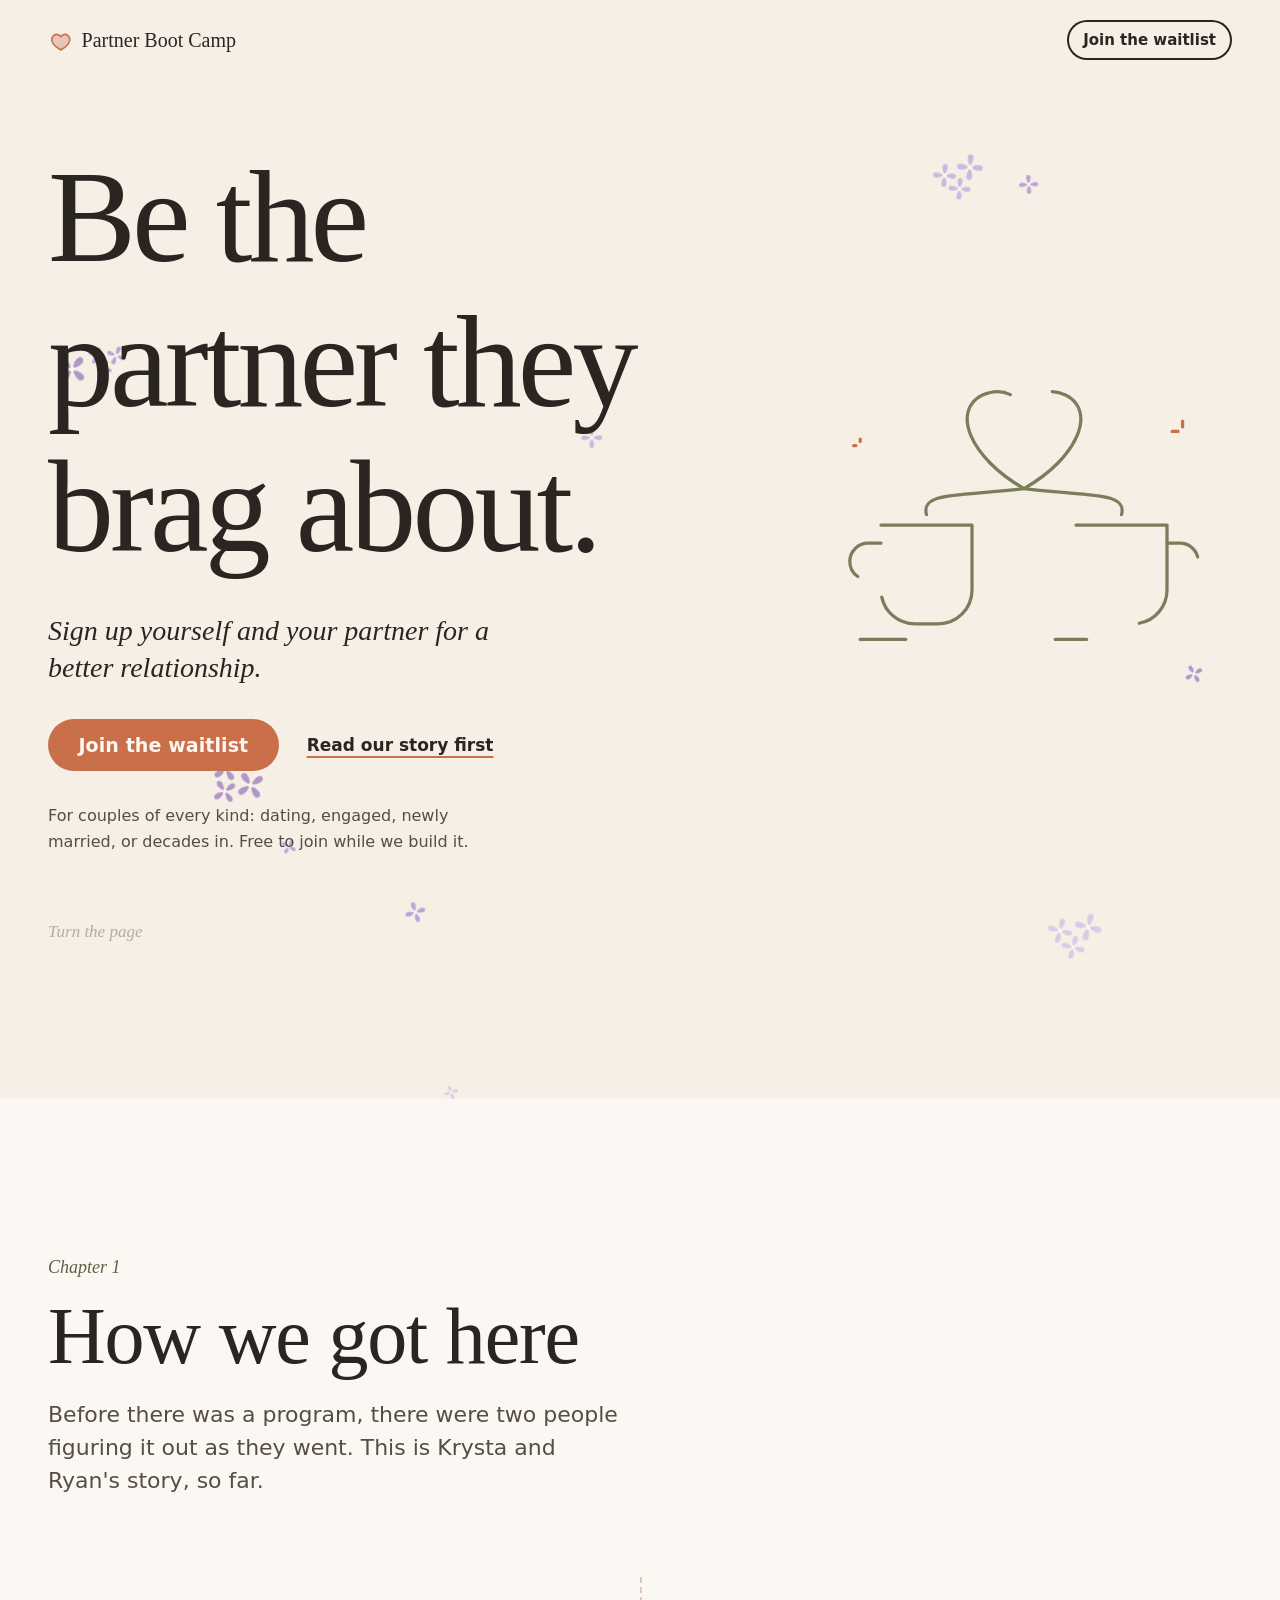
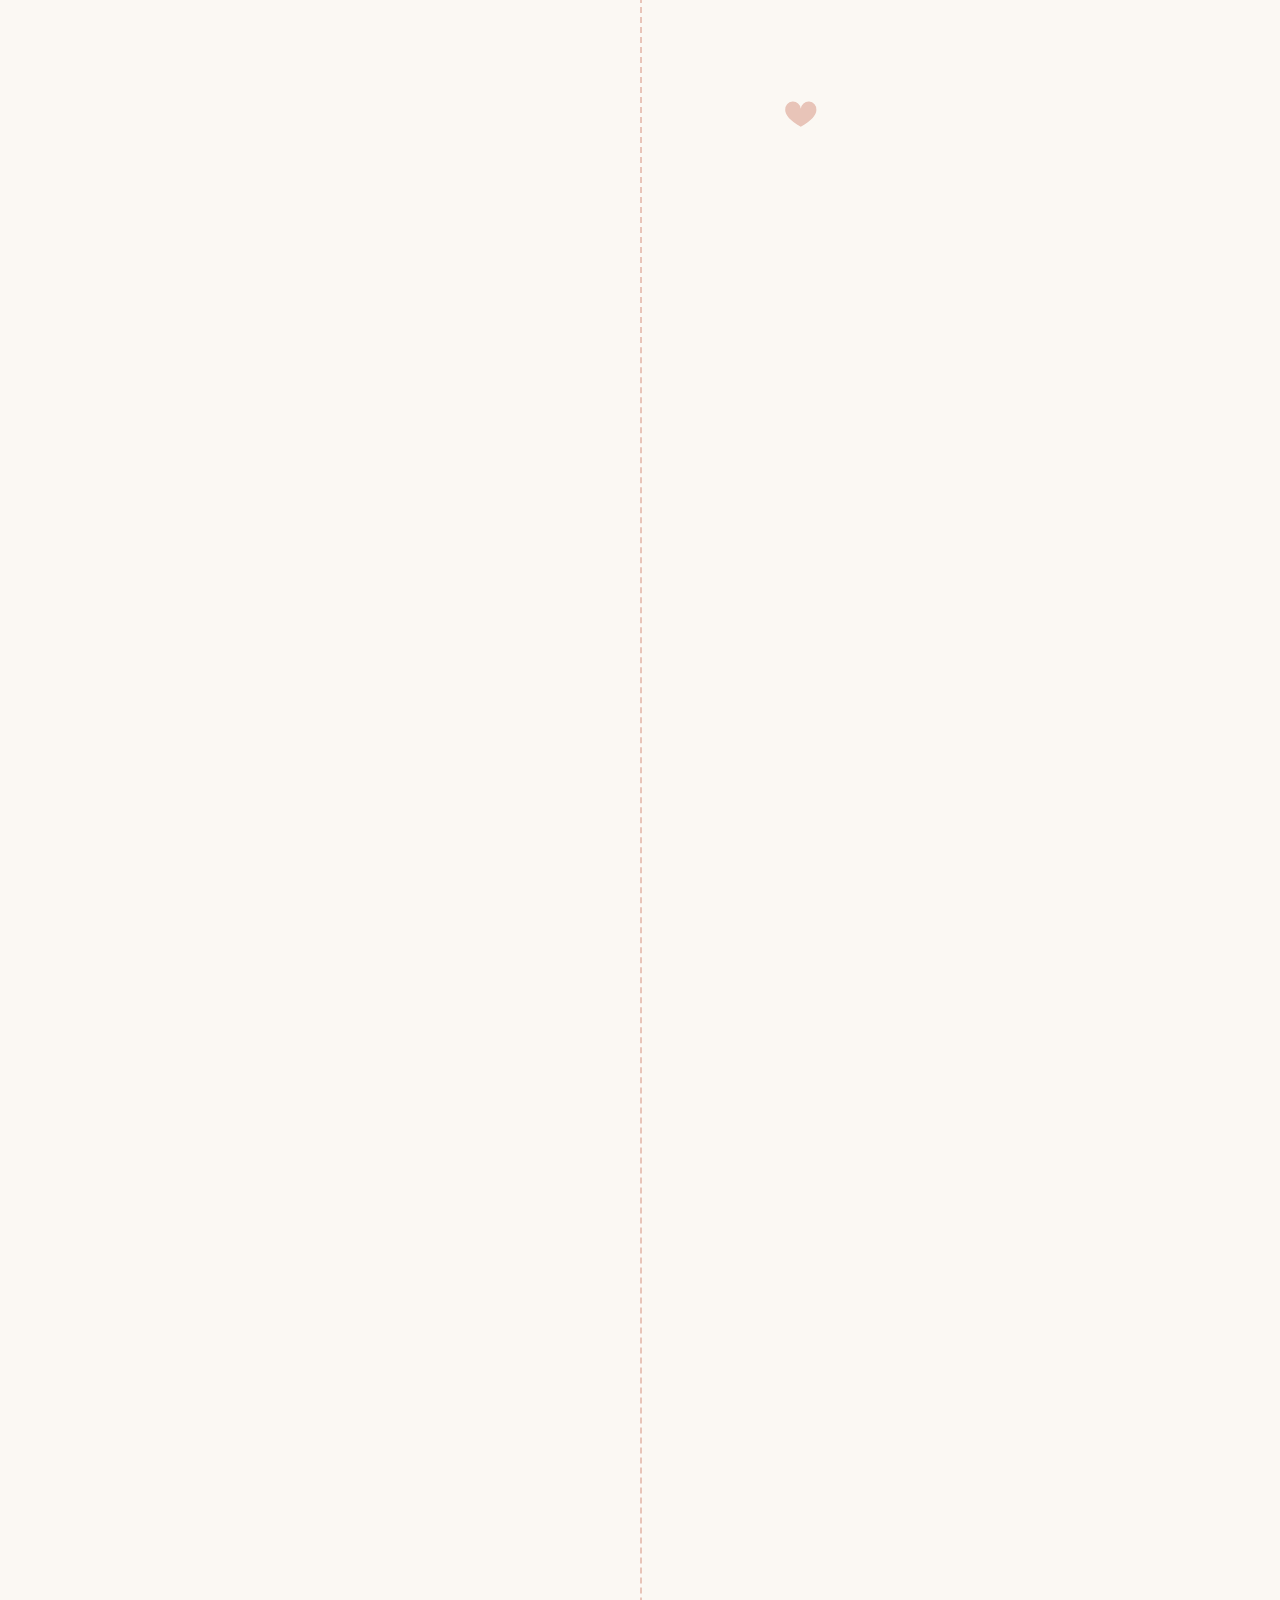
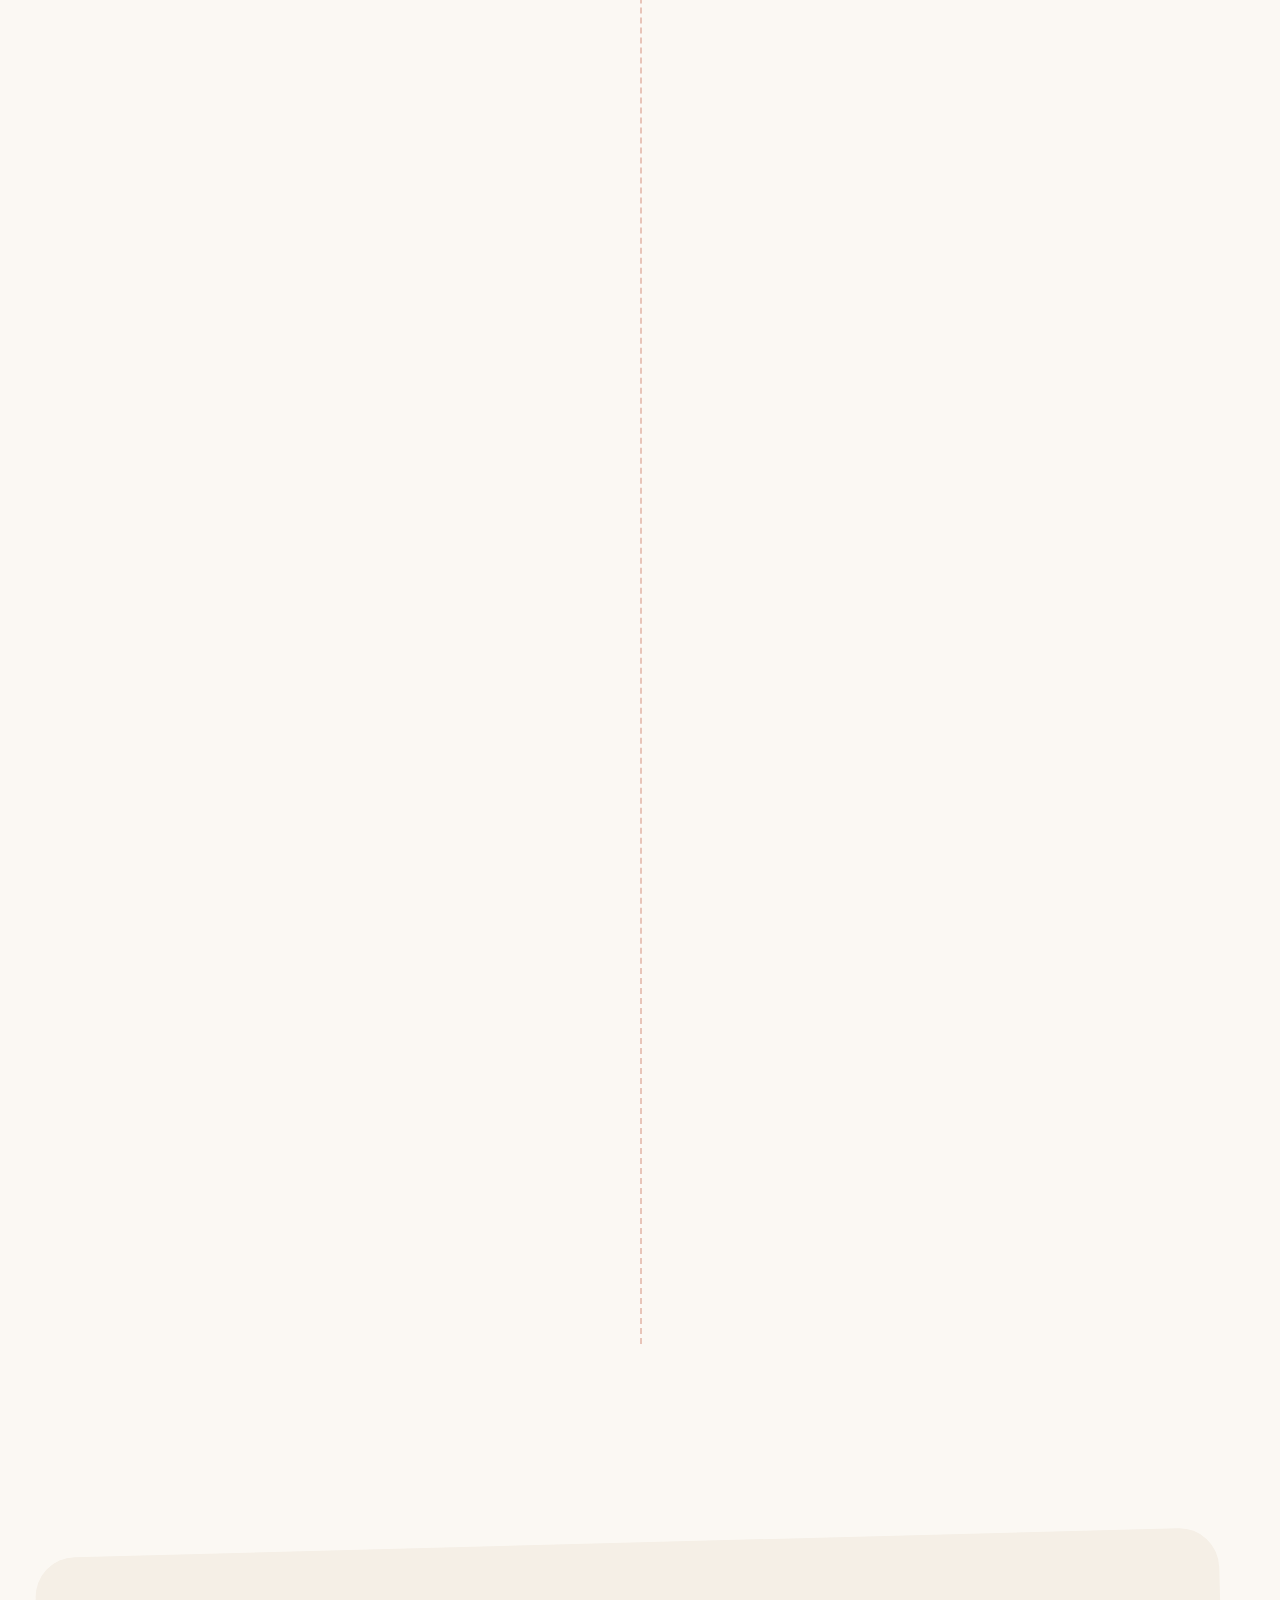
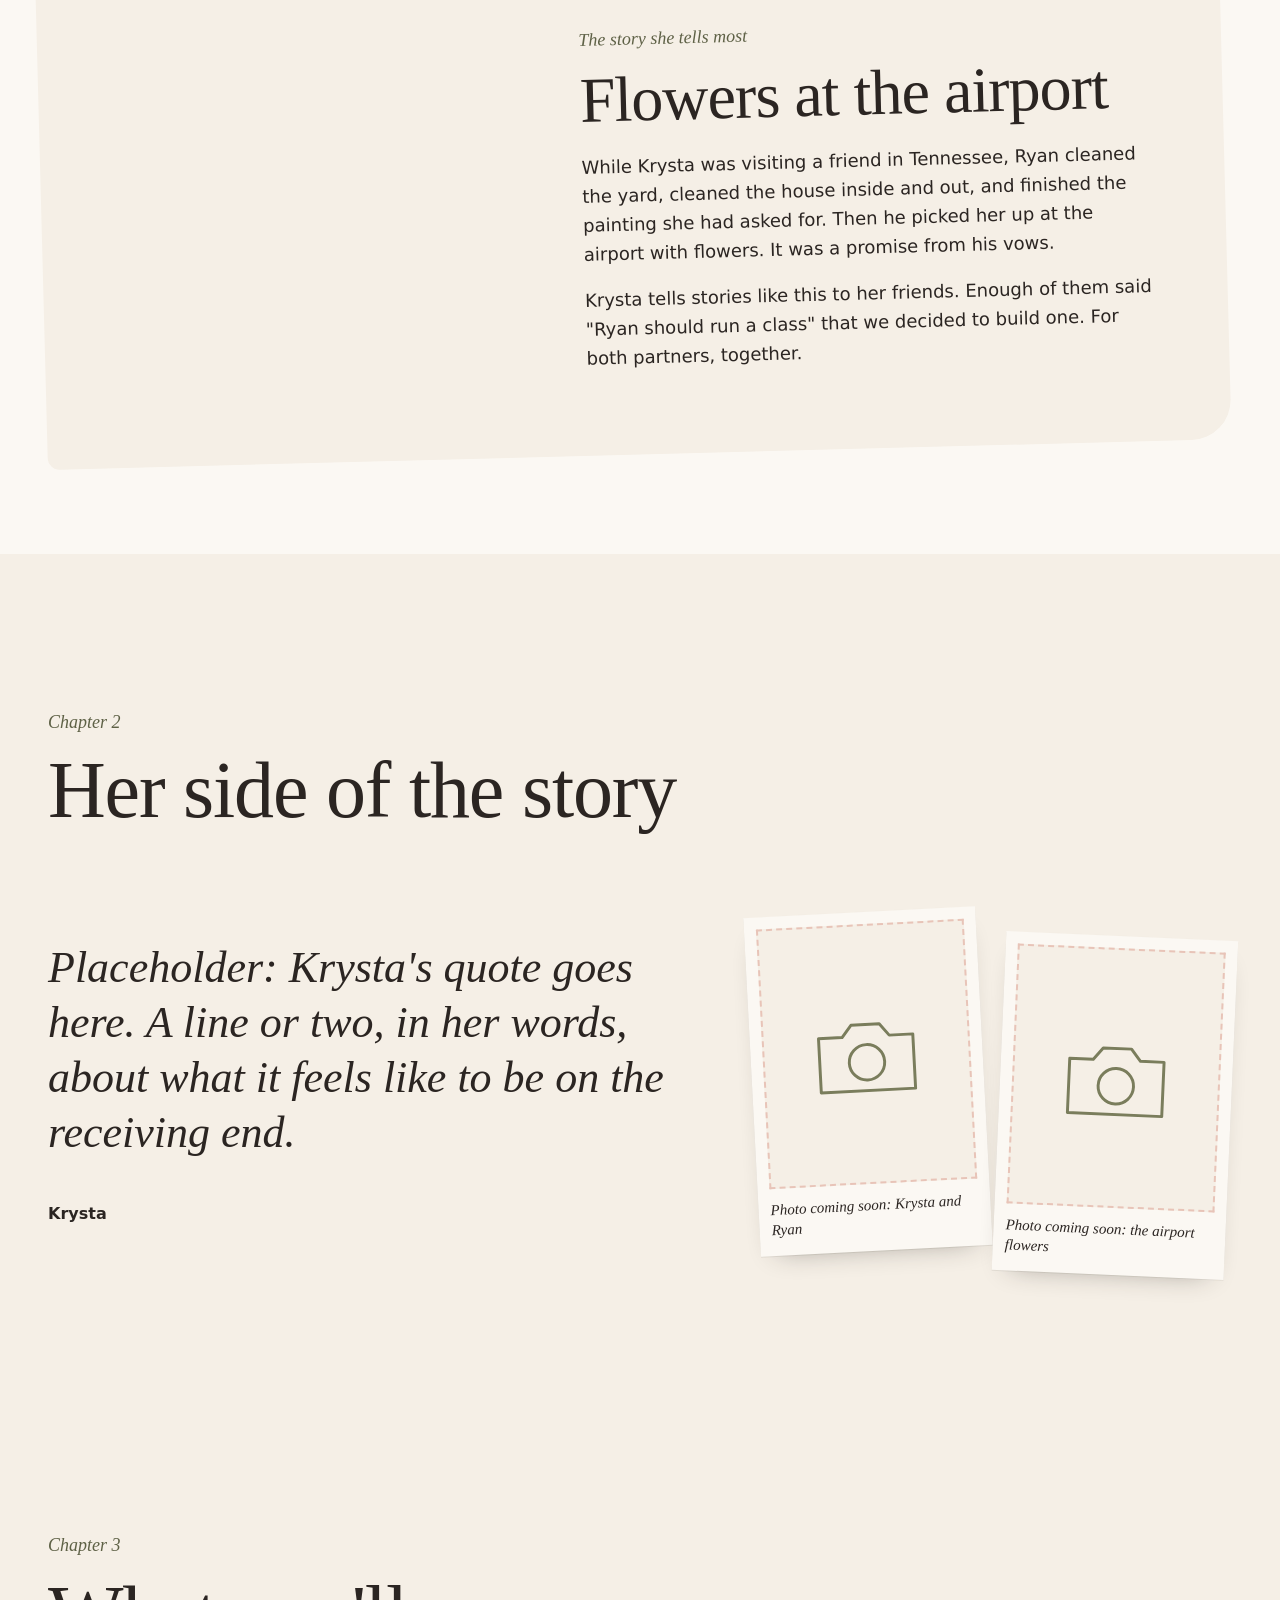
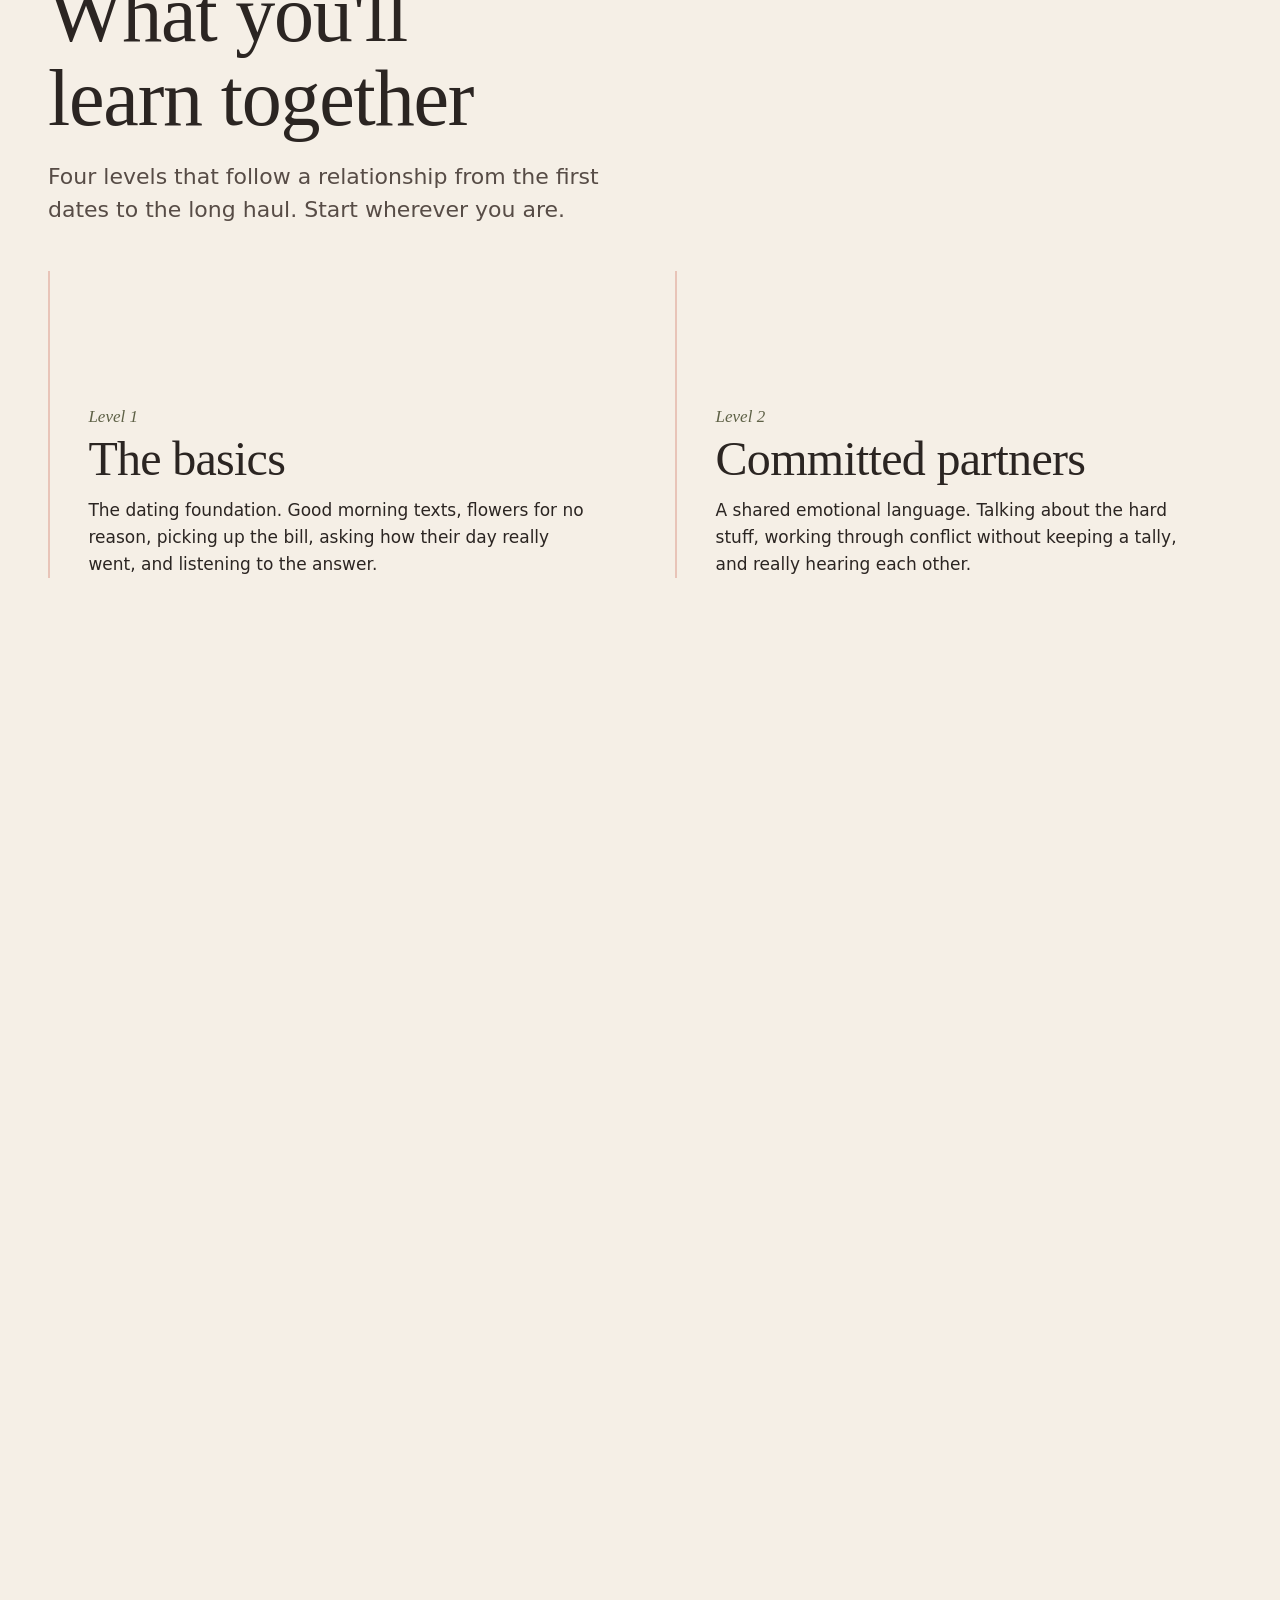
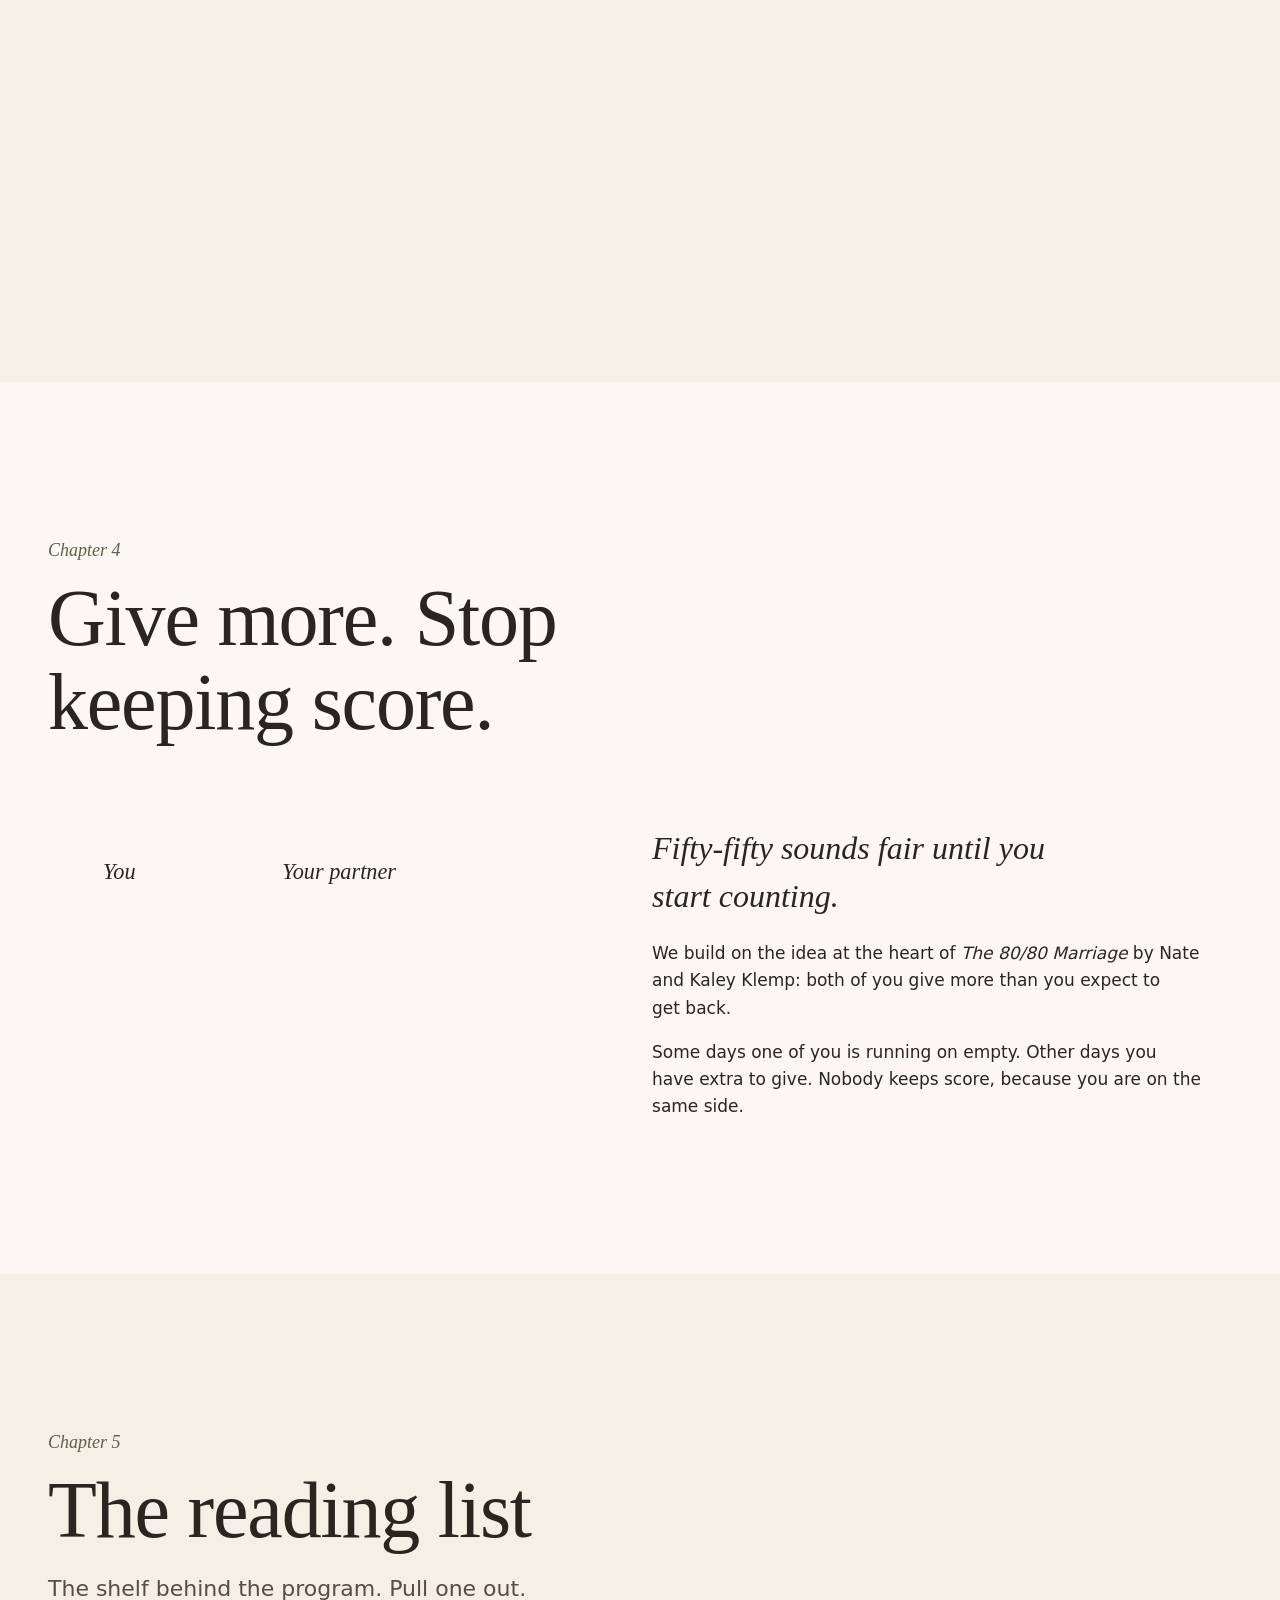
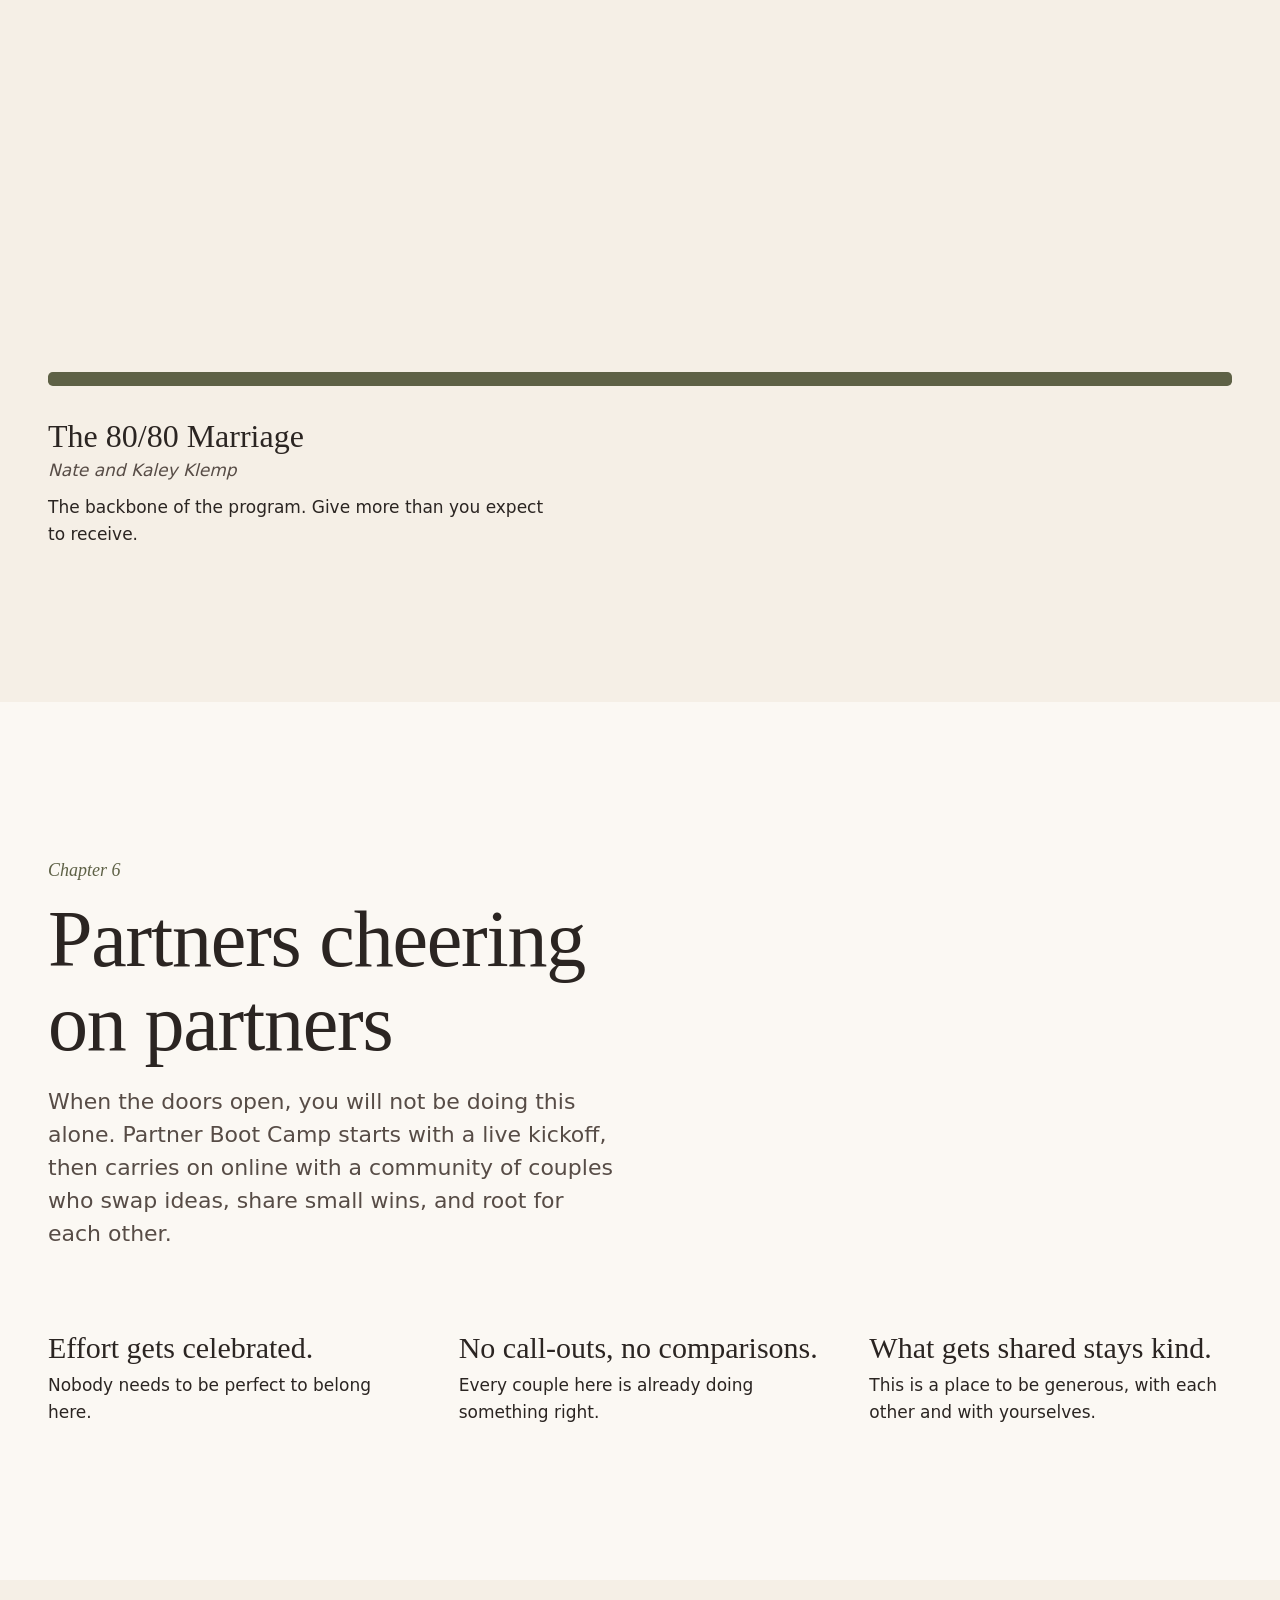
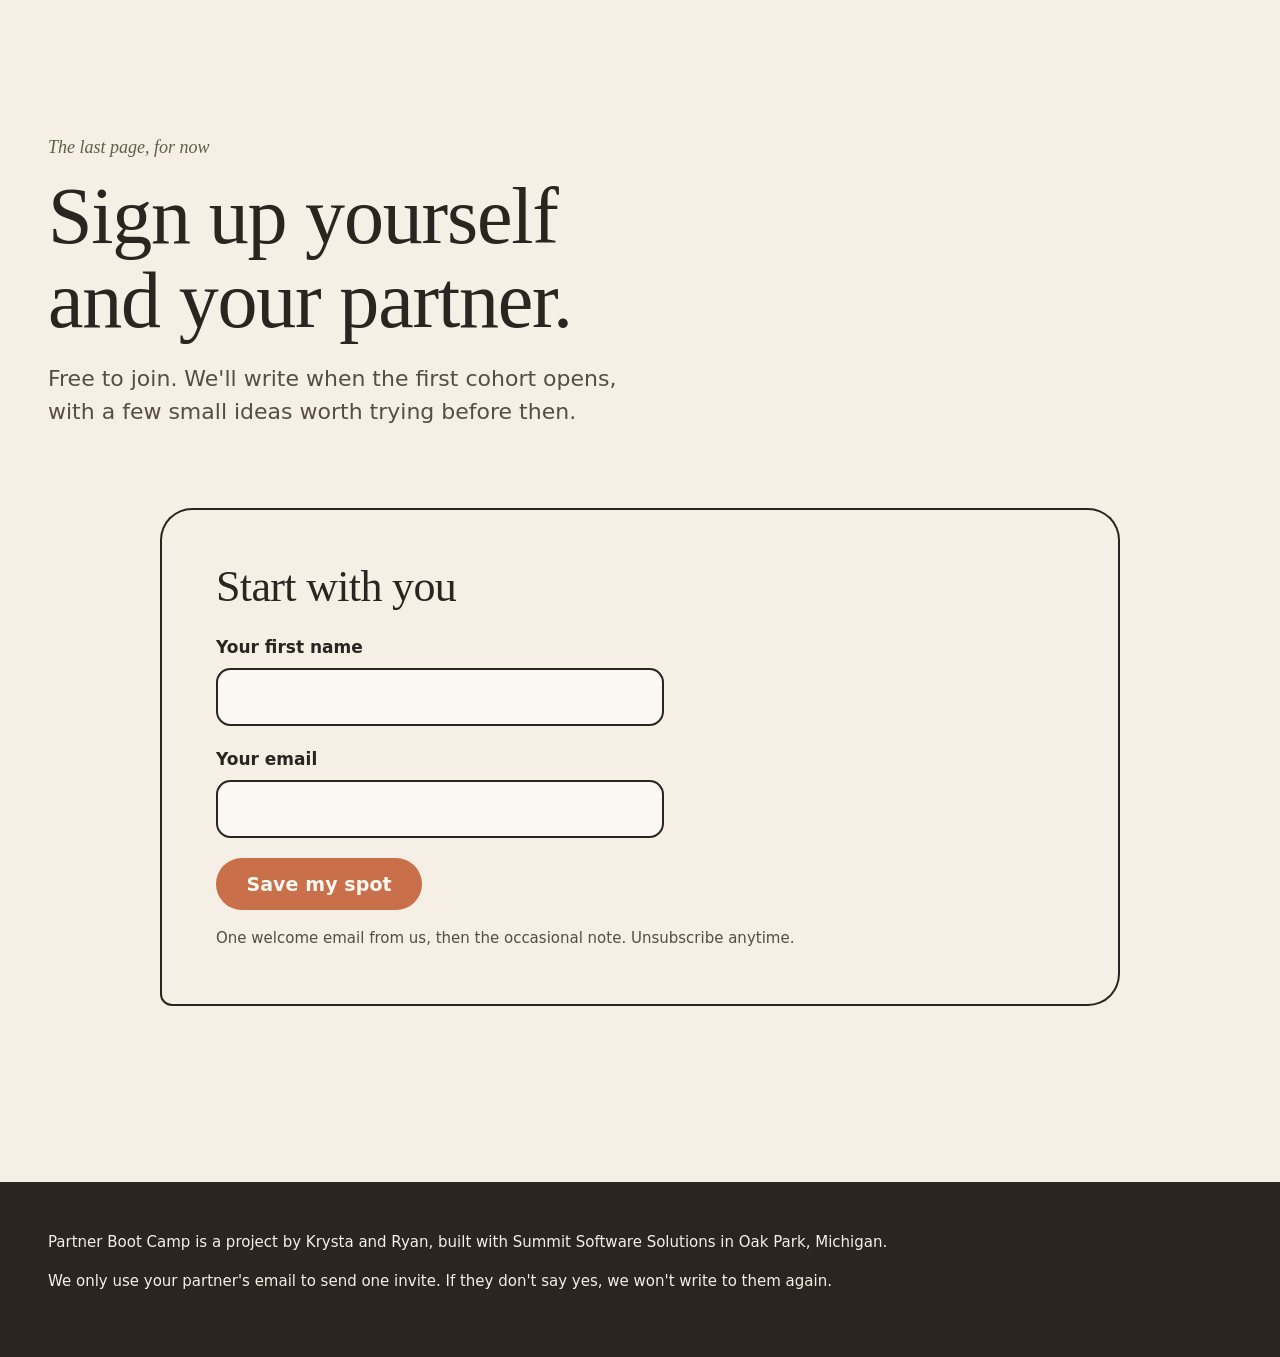
==== commit 91950c35: "feat: road trip art for the ten-hour drive Co-Authored-By: Claude Opus 5.5 <noreply@anthropic.com>" ====
--- a/index.html
+++ b/index.html
@@ -103,13 +103,17 @@
           <li class="moment">
             <span class="moment__dot" aria-hidden="true"></span>
             <svg class="moment__art art" viewBox="0 0 120 120" aria-hidden="true">
-              <path d="M4 104 C 30 84, 50 114, 70 94 S 100 74, 116 82"/>
-              <path d="M26 74 v-6 a6 6 0 0 1 6 -6 h52 a6 6 0 0 1 6 6 v6"/>
-              <path d="M38 62 l8 -12 h24 l10 12"/>
-              <path d="M26 74 h10 M48 76 h24 M84 74 h6"/>
-              <circle cx="42" cy="78" r="6"/>
-              <circle cx="78" cy="78" r="6"/>
-              <path class="art__accent" d="M94 30 h10 l-10 10 h10 M104 12 h7 l-7 7 h7"/>
+              <path d="M4 52 H 116"/>
+              <path d="M74 52 L 90 30 L 99 41 L 105 35 L 116 52"/>
+              <path d="M85 37 L 90 30 L 95 37"/>
+              <path d="M14 32 L 6 52 H 22 Z M30 40 L 24 52 H 36 Z M42 45 L 38 52 H 46 Z"/>
+              <path d="M18 118 L 57 52 M102 118 L 63 52"/>
+              <path d="M60 118 v-6 M60 78 v-4 M60 68 v-3 M60 60 v-2"/>
+              <path d="M10 70 L 2 90 H 18 Z M10 90 v5 M110 66 L 100 90 H 120 Z M110 90 v5"/>
+              <path d="M46 101 v-9 a4 4 0 0 1 4 -4 h20 a4 4 0 0 1 4 4 v9 z"/>
+              <path d="M50 88 l3 -7 h14 l3 7"/>
+              <path d="M48 101 v4 h5 v-4 M67 101 v4 h5 v-4 M57 96 h6"/>
+              <path class="art__accent" d="M49 93 h5 M66 93 h5"/>
             </svg>
             <div class="moment__text">
               <p class="moment__date">That same week</p>
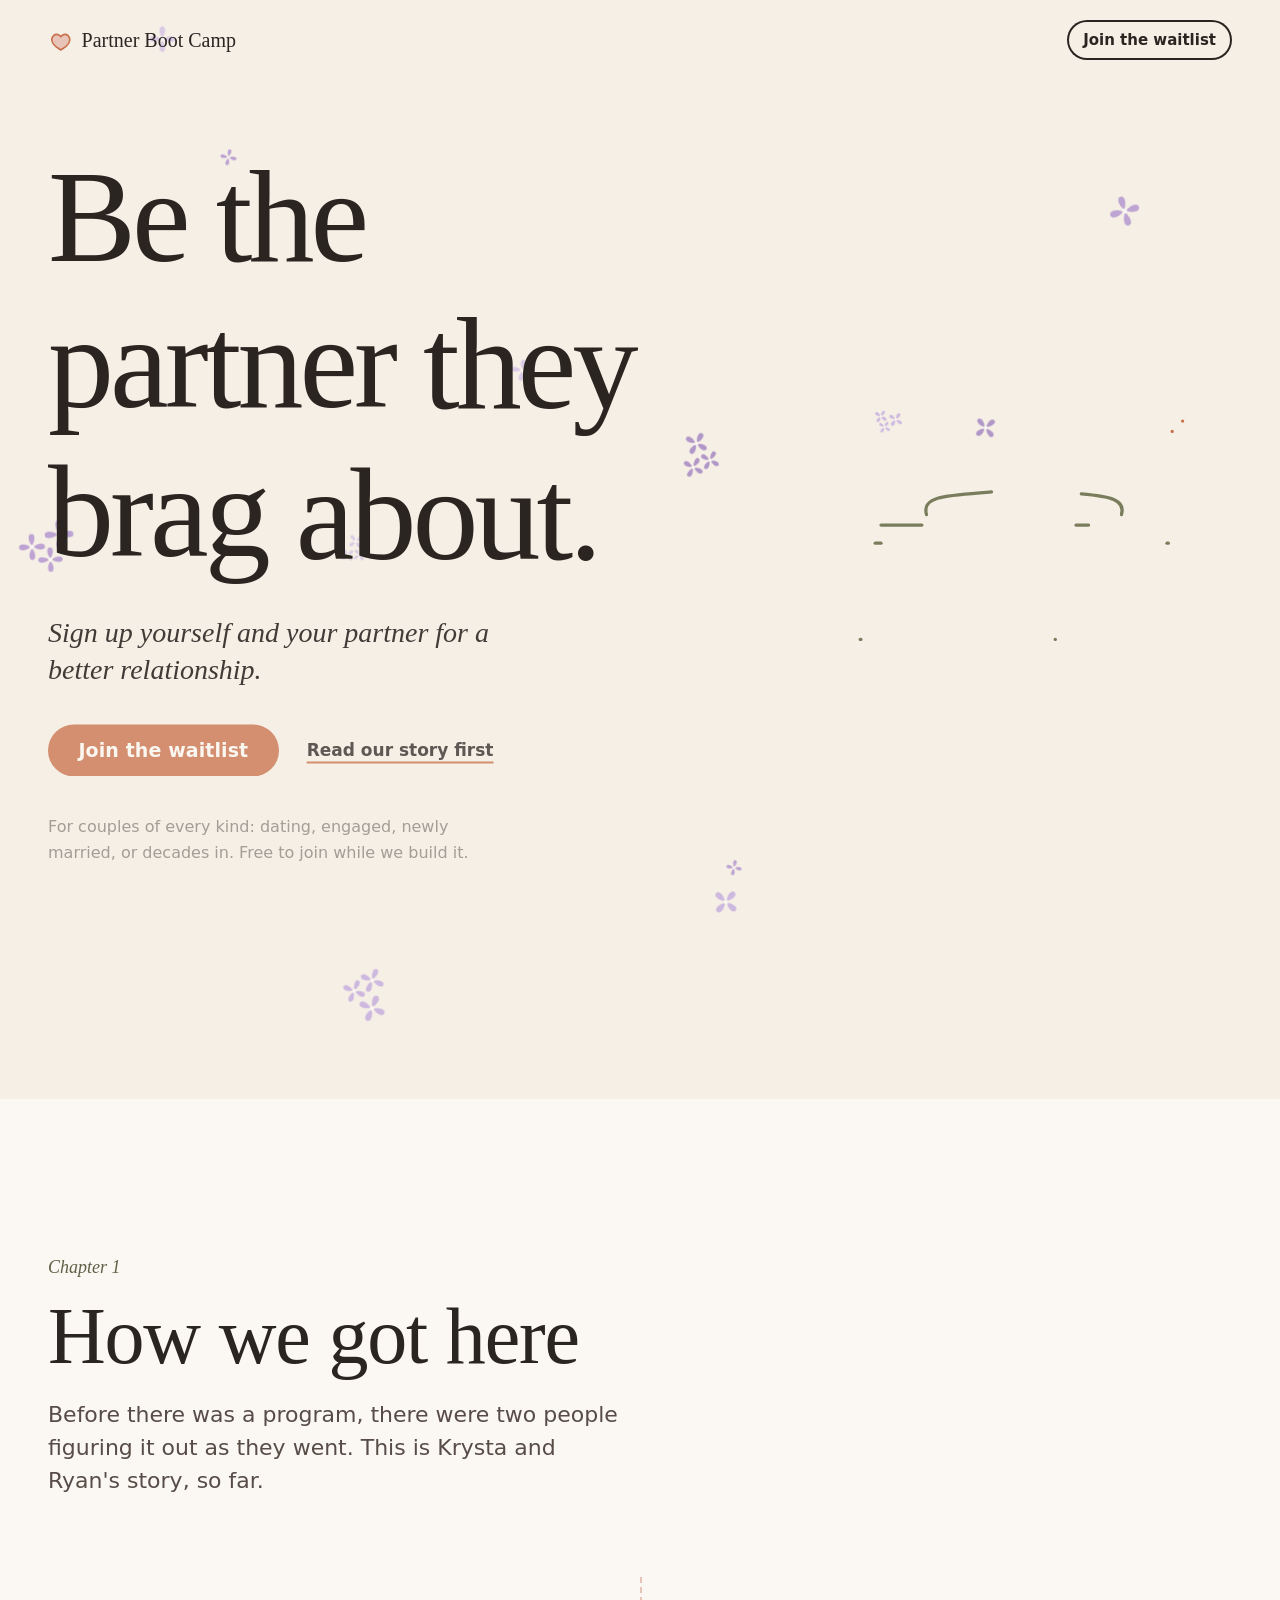
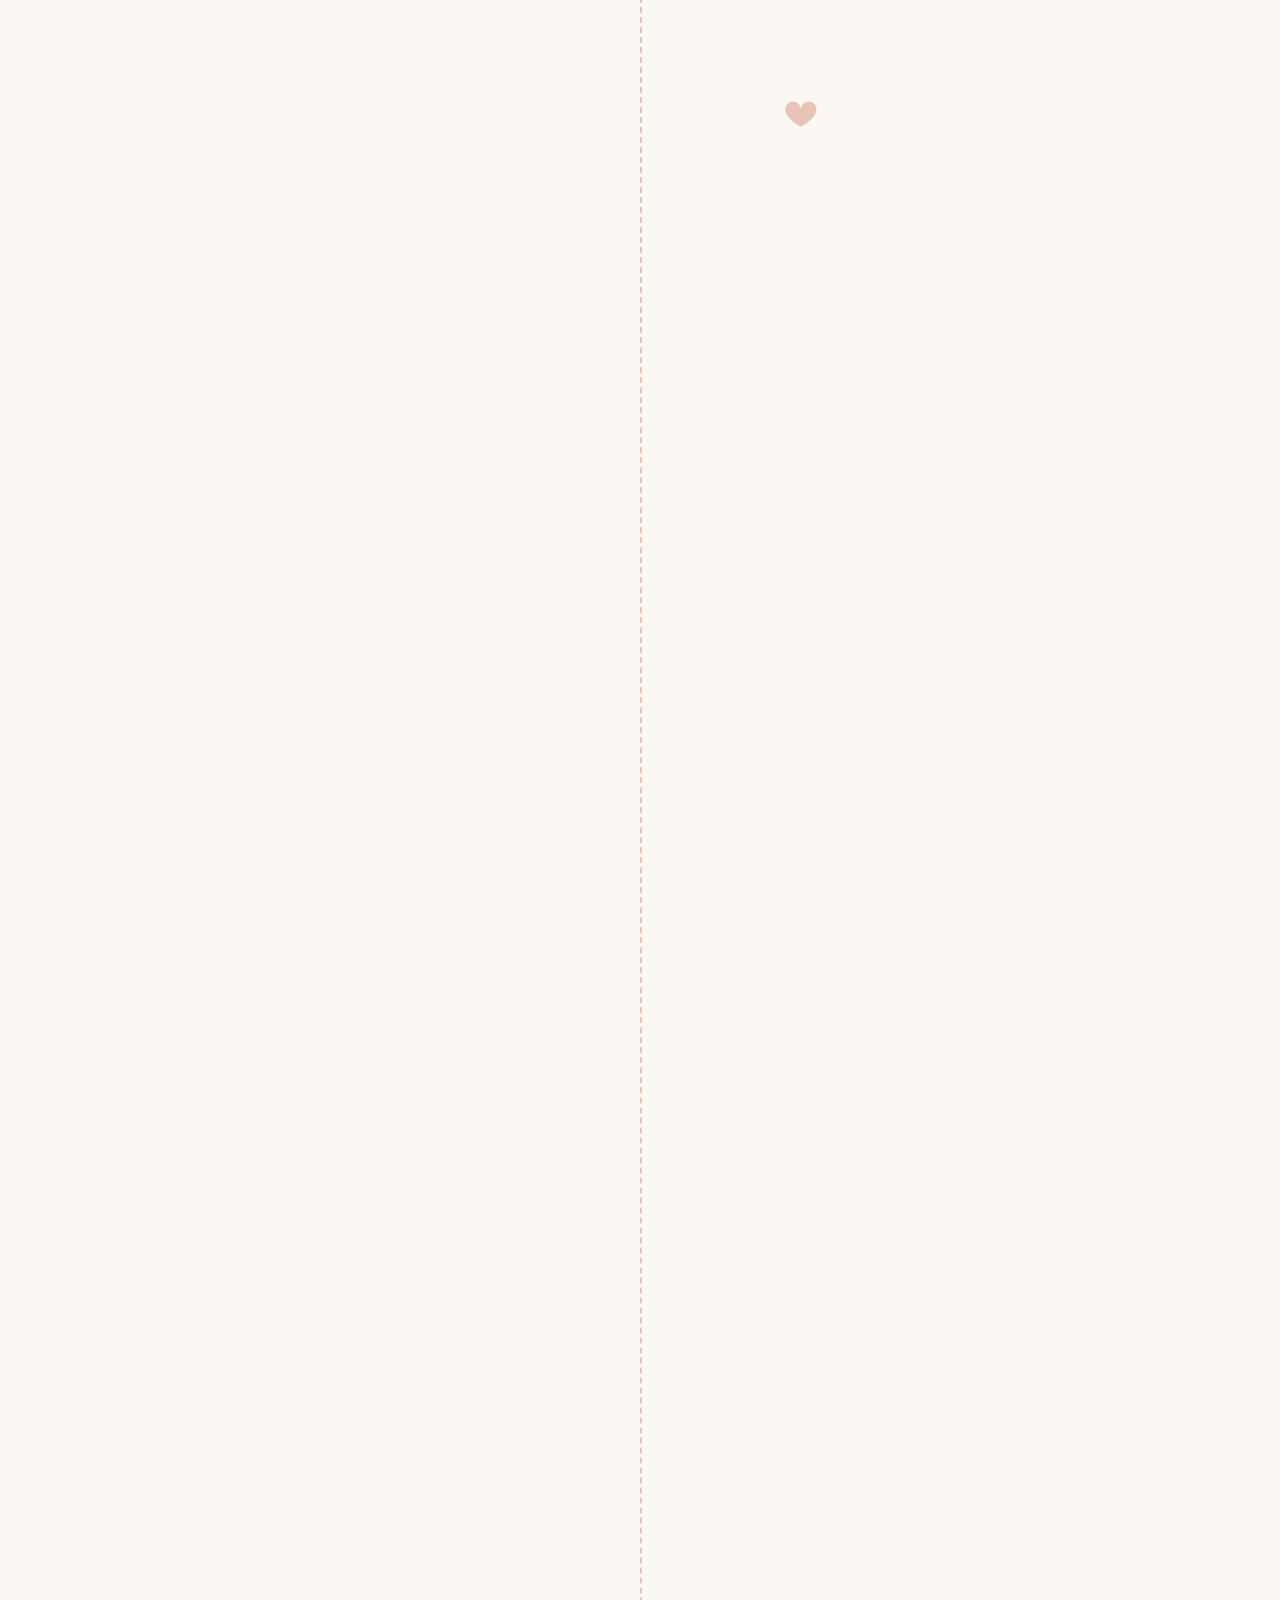
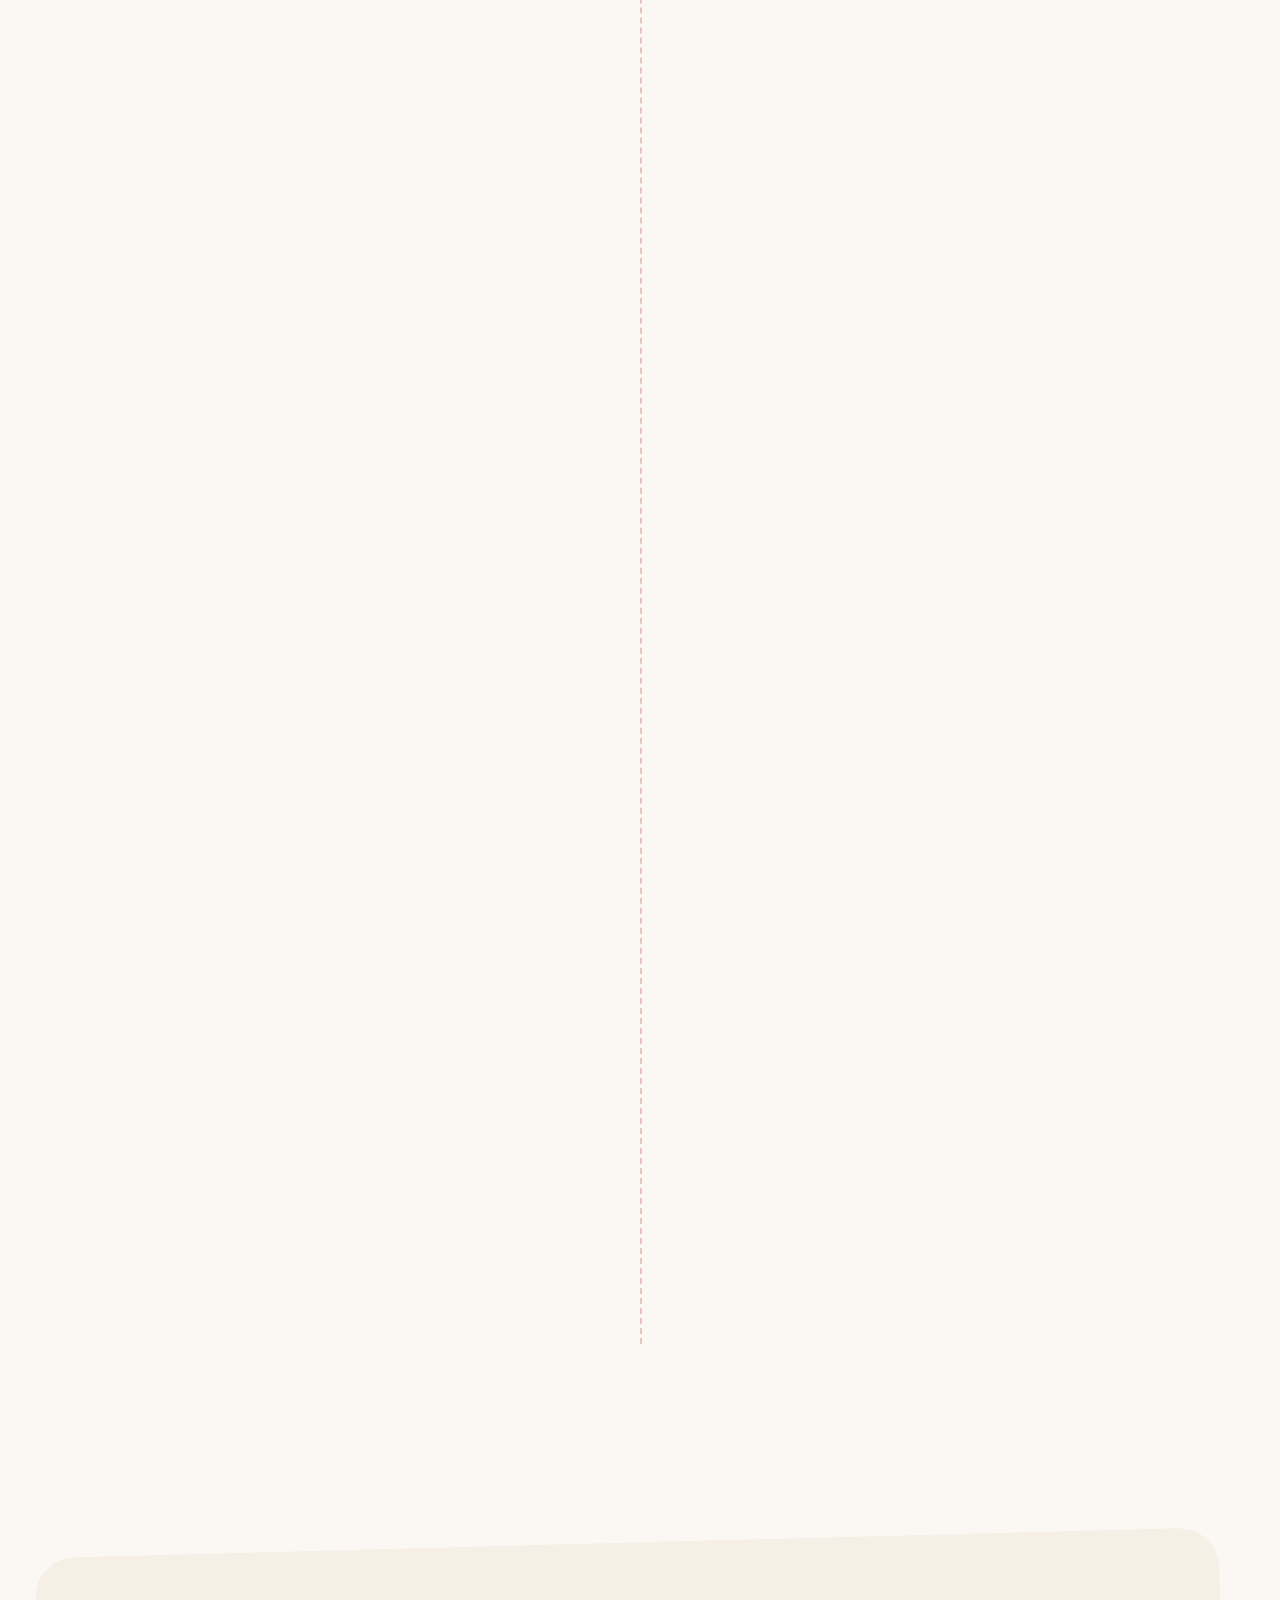
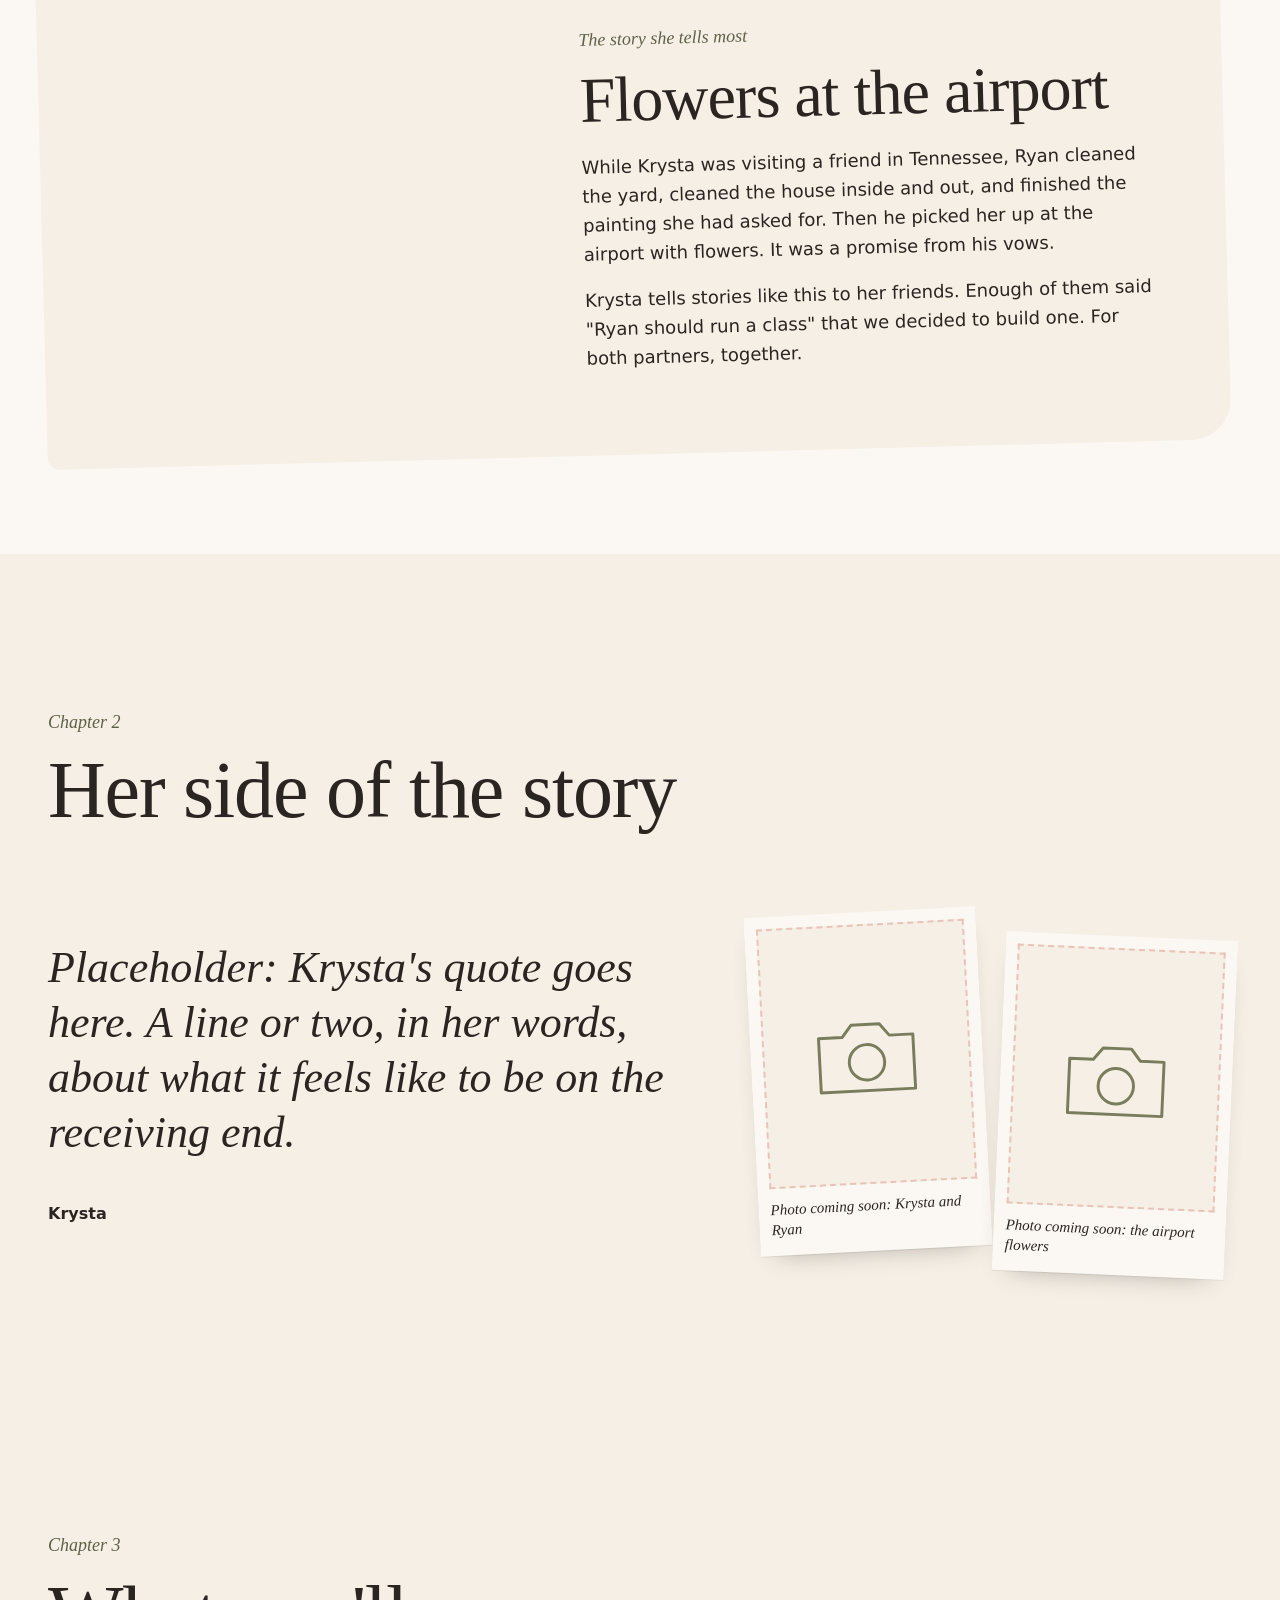
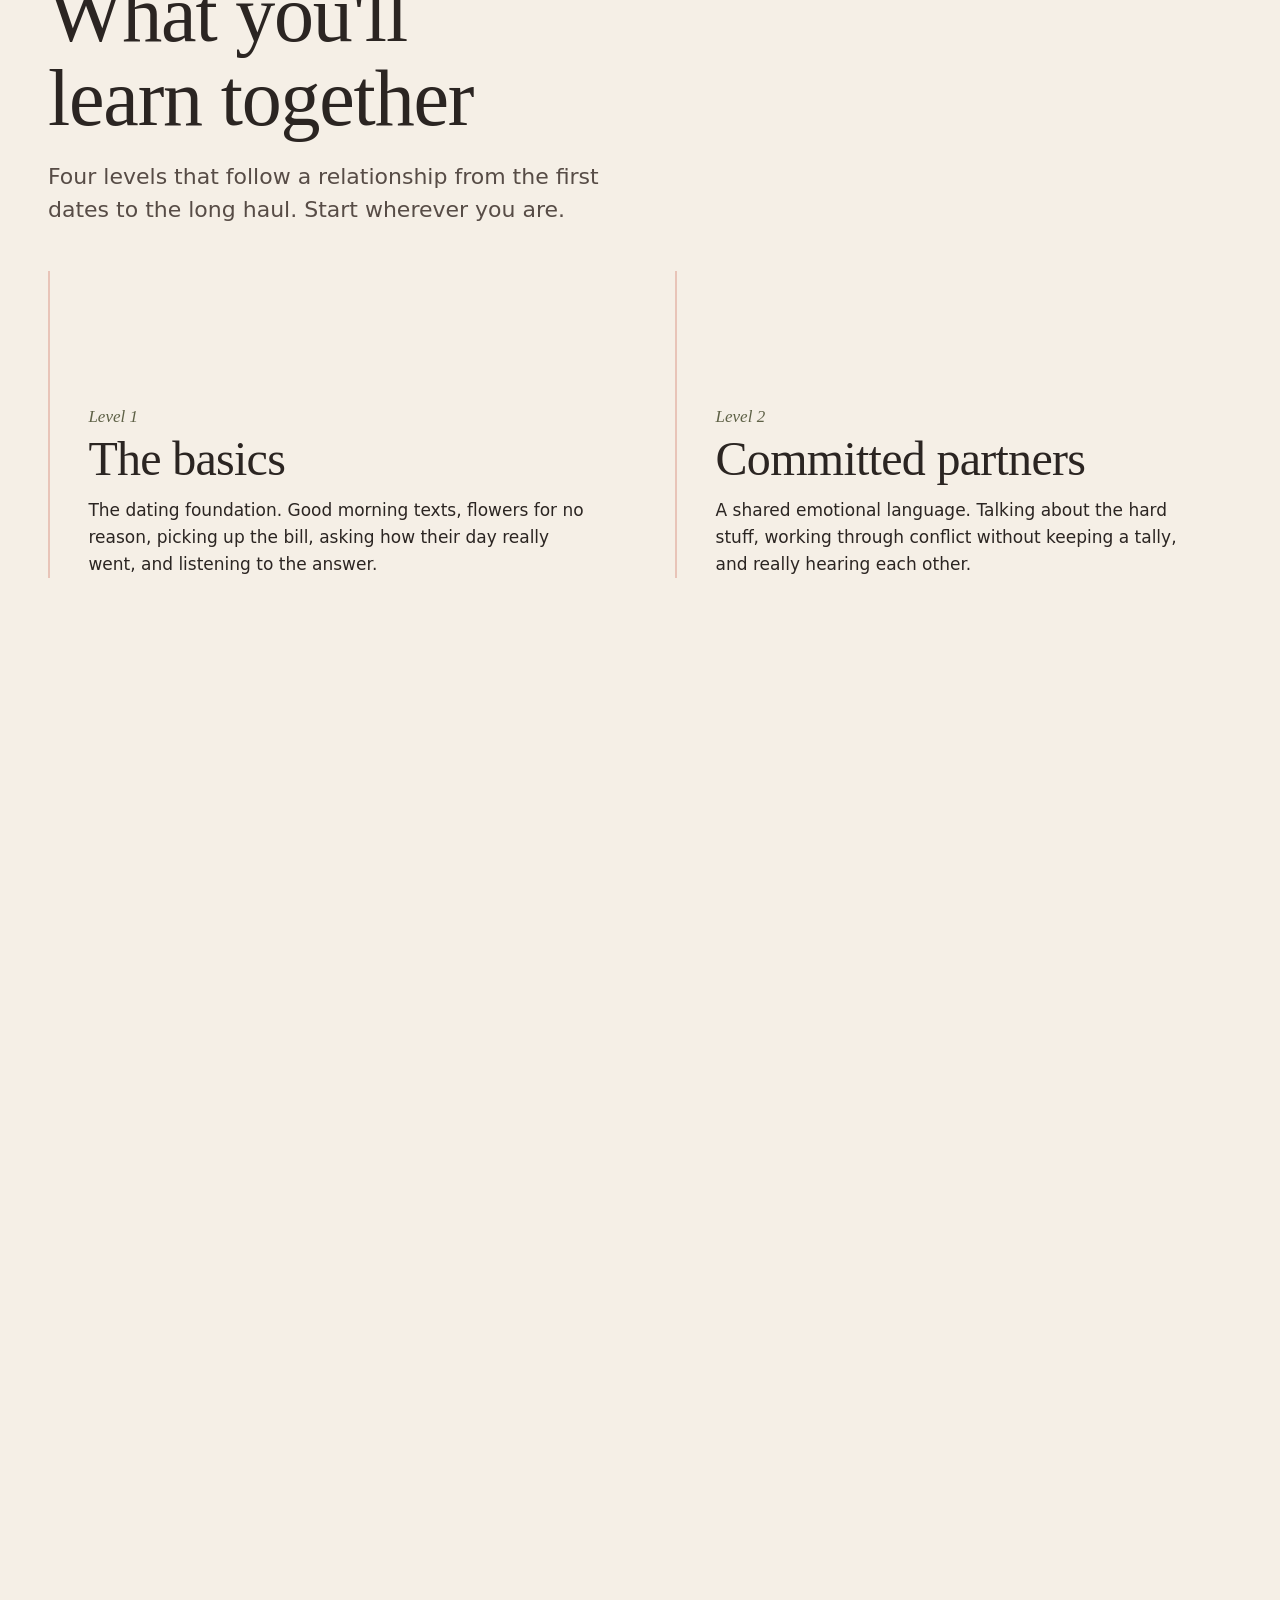
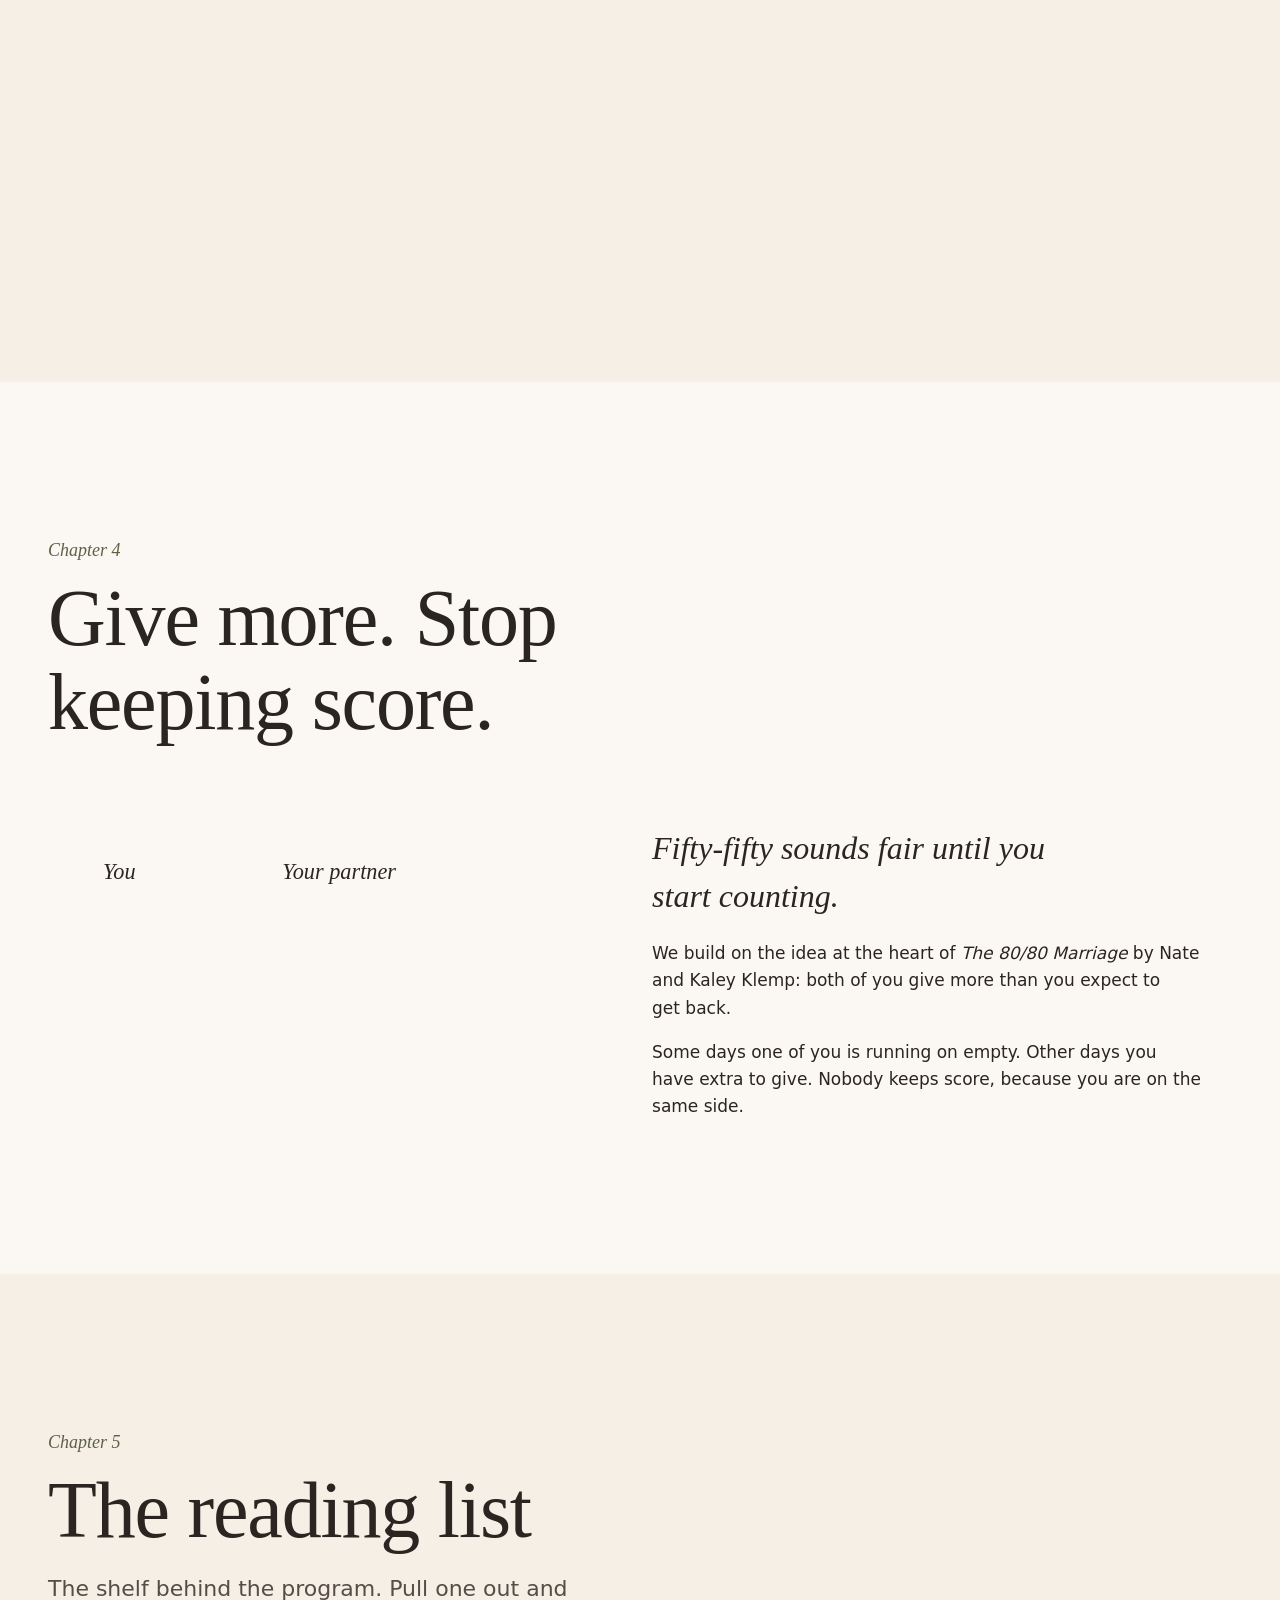
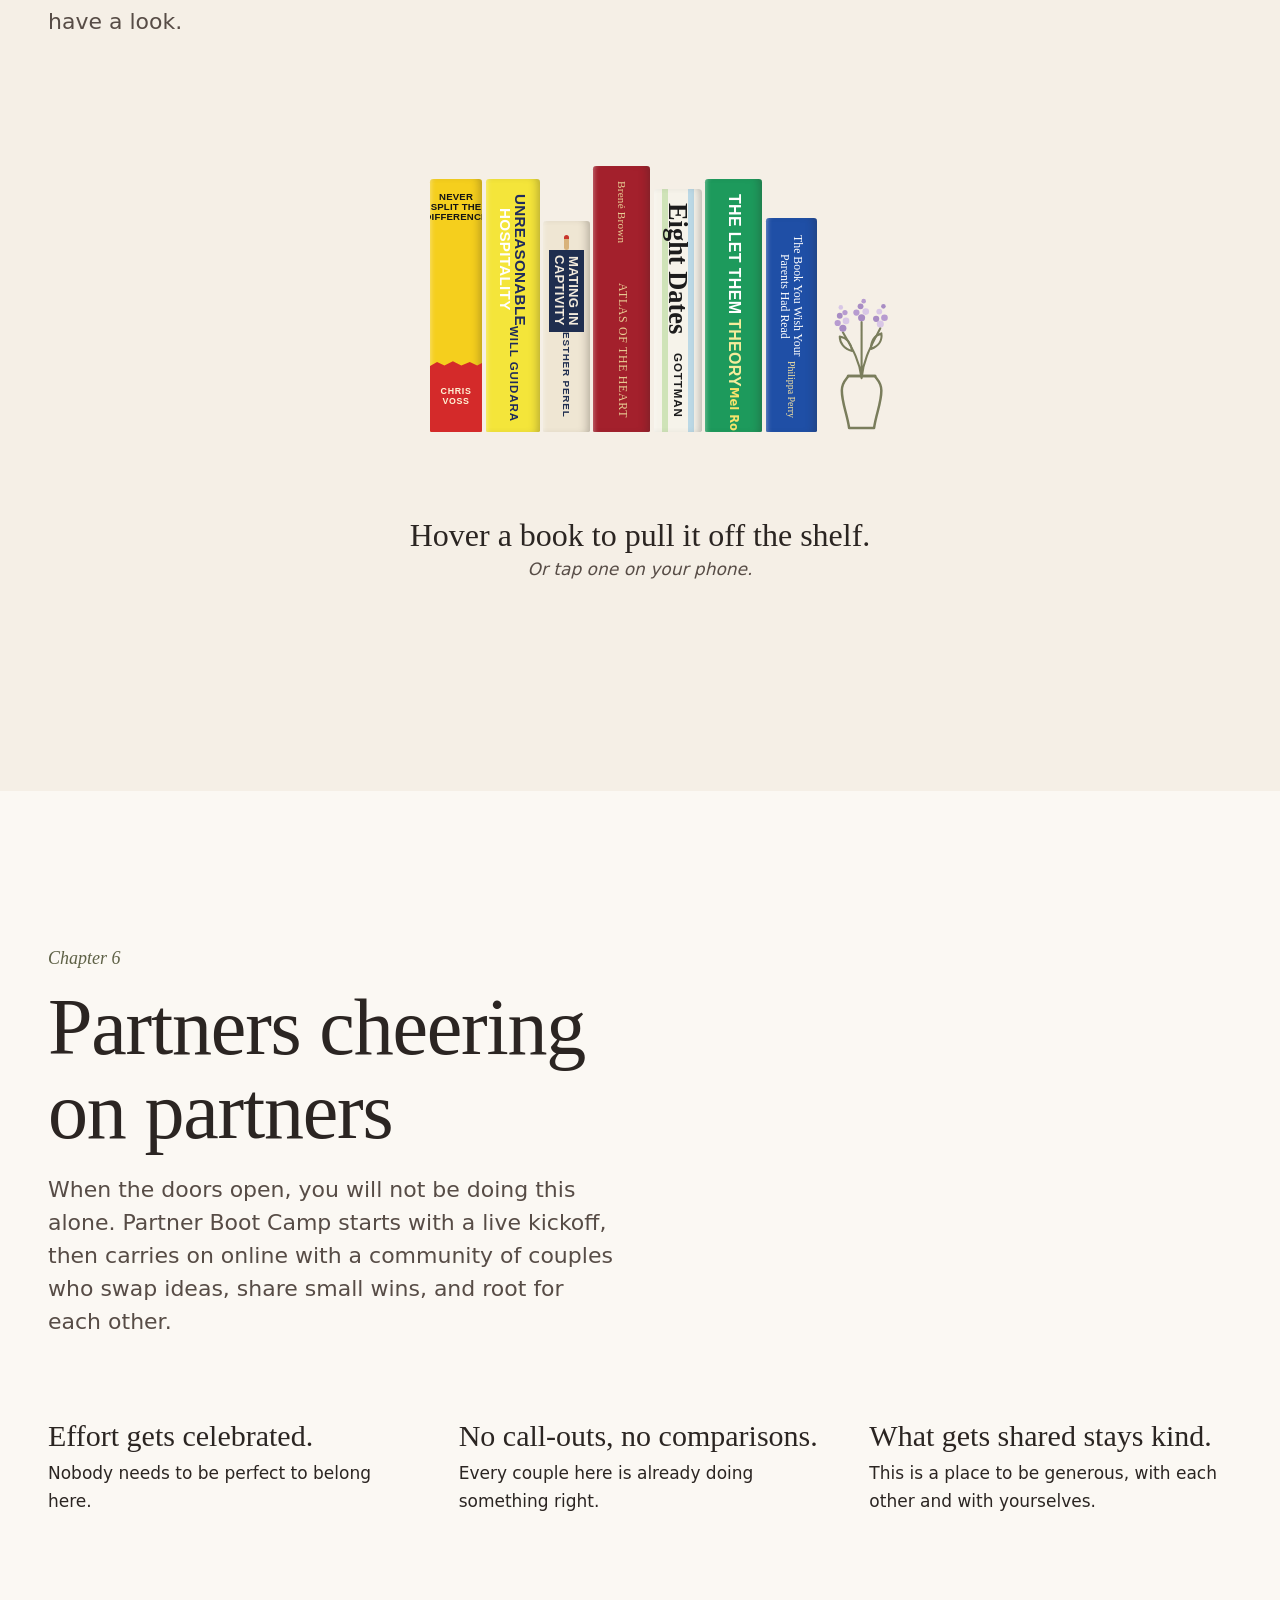
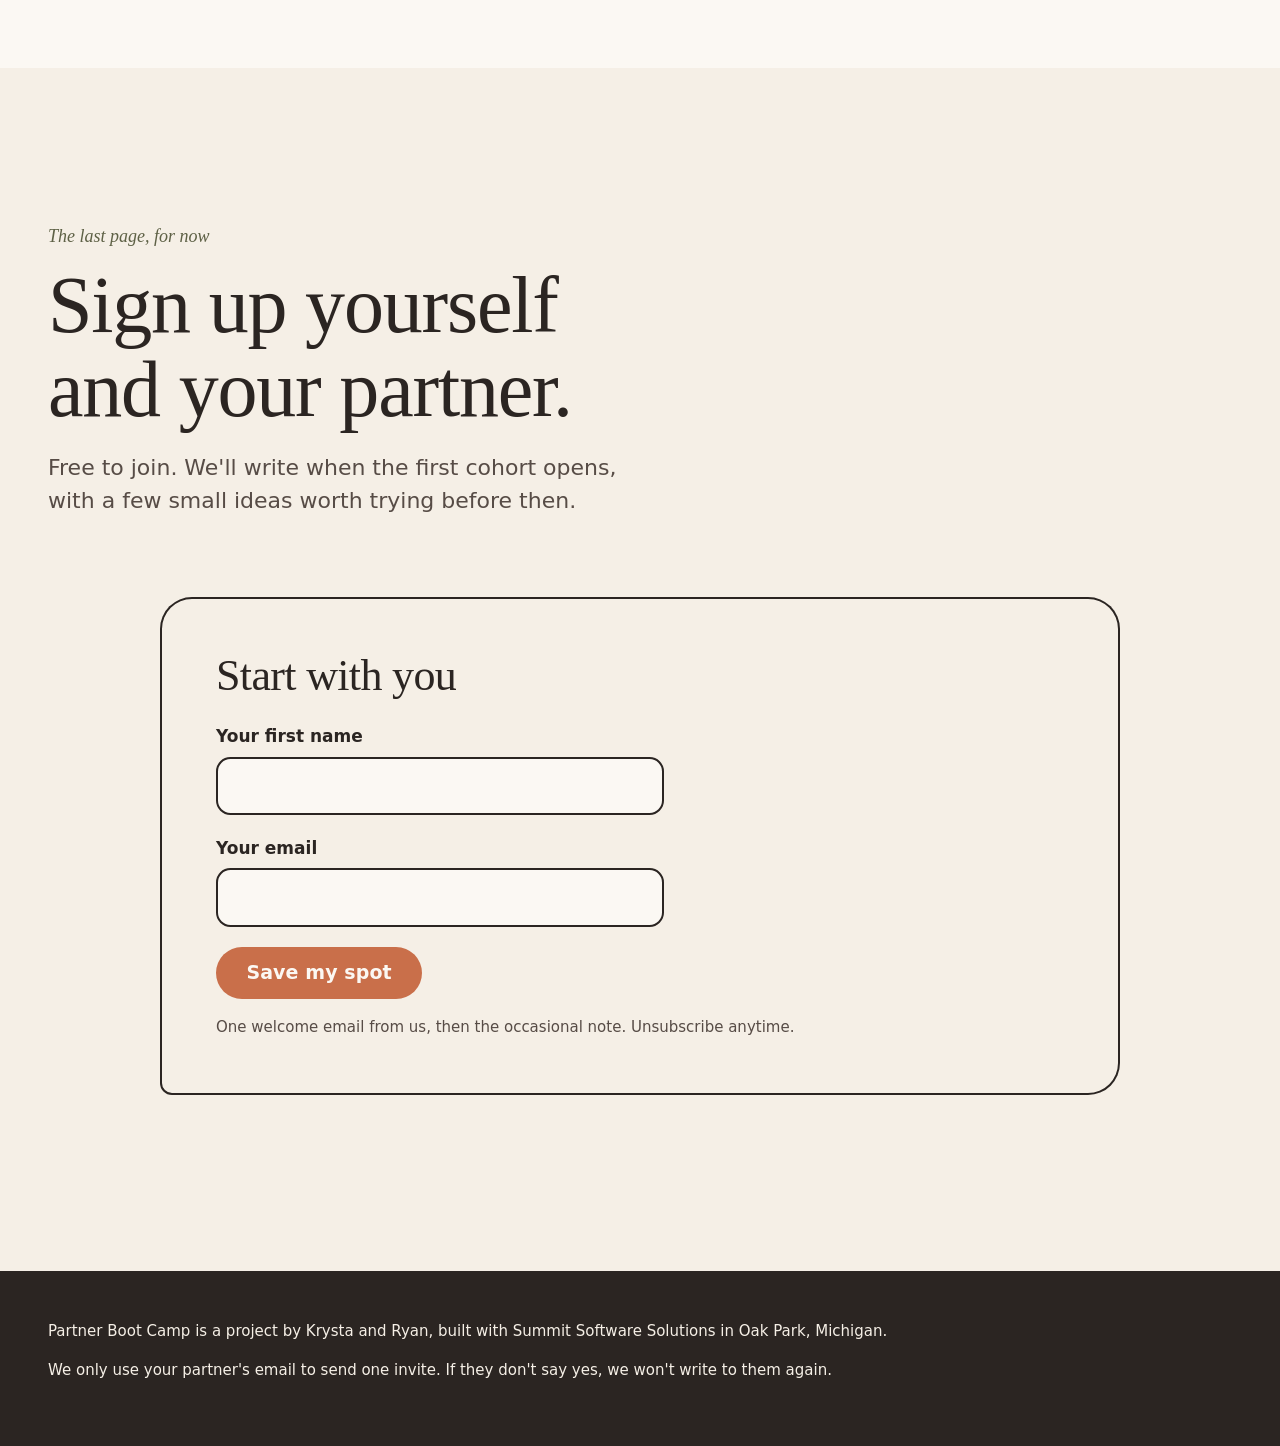
==== commit 3ad972bc: "feat: 3d bookshelf with real spine designs, pull-out covers, drawn shelf Books slide in from the rig" ====
--- a/index.html
+++ b/index.html
@@ -17,7 +17,7 @@
   <link rel="icon" href="assets/favicon.svg" type="image/svg+xml">
   <link rel="preconnect" href="https://fonts.googleapis.com">
   <link rel="preconnect" href="https://fonts.gstatic.com" crossorigin>
-  <link rel="stylesheet" href="https://fonts.googleapis.com/css2?family=DM+Sans:opsz,wght@9..40,400..700&family=Fraunces:ital,opsz,wght,SOFT,WONK@0,9..144,300..700,0..100,0..1;1,9..144,300..700,0..100,0..1&display=swap">
+  <link rel="stylesheet" href="https://fonts.googleapis.com/css2?family=Caveat:wght@700&family=DM+Sans:opsz,wght@9..40,400..700&family=Fraunces:ital,opsz,wght,SOFT,WONK@0,9..144,300..700,0..100,0..1;1,9..144,300..700,0..100,0..1&family=Oswald:wght@500..700&display=swap">
   <link rel="stylesheet" href="vendor/lenis.css">
   <link rel="stylesheet" href="css/styles.css">
   <script src="js/early.js"></script>
@@ -407,24 +407,141 @@
       <div class="chapter__head">
         <p class="chapter__num">Chapter 5</p>
         <h2 id="reading-title">The reading list</h2>
-        <p class="lede">The shelf behind the program. Pull one out.</p>
-      </div>
-      <div class="shelf">
+        <p class="lede">The shelf behind the program. Pull one out and have a look.</p>
+      </div>
+      <div class="shelf" data-shelf-root>
         <ul class="shelf__books">
-          <li><button class="book book--olive" type="button" aria-pressed="false" data-book data-title="The 80/80 Marriage" data-author="Nate and Kaley Klemp" data-note="The backbone of the program. Give more than you expect to receive."><span>The 80/80 Marriage</span></button></li>
-          <li><button class="book book--terracotta book--tall" type="button" aria-pressed="false" data-book data-title="Never Split the Difference" data-author="Chris Voss" data-note="Ryan's number one pick. Listening, empathy, and how to really hear what someone means."><span>Never Split the Difference</span></button></li>
-          <li><button class="book book--blush" type="button" aria-pressed="false" data-book data-title="Unreasonable Hospitality" data-author="Will Guidara" data-note="What happens when you treat the people you love like guests at the best table in town."><span>Unreasonable Hospitality</span></button></li>
-          <li><button class="book book--ink book--short" type="button" aria-pressed="false" data-book data-title="Mating in Captivity" data-author="Esther Perel" data-note="Keeping desire alive inside a long, safe, happy relationship."><span>Mating in Captivity</span></button></li>
-          <li><button class="book book--paper book--tall" type="button" aria-pressed="false" data-book data-title="Atlas of the Heart" data-author="Brené Brown" data-note="Words for what you are feeling, so you can say it out loud. Plus the rest of Brené Brown's shelf."><span>Atlas of the Heart</span></button></li>
-          <li><button class="book book--olive book--short" type="button" aria-pressed="false" data-book data-title="Eight Dates" data-author="John and Julie Gottman" data-note="Eight conversations worth having, one date at a time."><span>Eight Dates</span></button></li>
-          <li><button class="book book--terracotta" type="button" aria-pressed="false" data-book data-title="The Let Them Theory" data-author="Mel Robbins" data-note="Less managing each other, more letting each other be."><span>The Let Them Theory</span></button></li>
-          <li><button class="book book--blush book--tall book--elective" type="button" aria-pressed="false" data-book data-title="The Book You Wish Your Parents Had Read" data-author="Philippa Perry" data-note="An elective, for partners expecting a baby."><span>The Book You Wish Your Parents Had Read</span></button></li>
+          <li class="slot slot--8080">
+            <button class="book" type="button" aria-pressed="false" aria-label="The 80/80 Marriage by Nate and Kaley Klemp" data-book data-title="The 80/80 Marriage" data-author="Nate and Kaley Klemp" data-note="The backbone of the program. Give more than you expect to receive.">
+              <span class="book__spine" aria-hidden="true">
+                <span class="sp-title">The <span class="rainbow">80/80</span> Marriage</span>
+                <span class="sp-author">Klemp</span>
+              </span>
+              <span class="book__cover" aria-hidden="true">
+                <span class="cv-row"><span>Nate Klemp, PhD</span><span>Kaley Klemp</span></span>
+                <span class="cv-the">The</span>
+                <span class="cv-num rainbow">80/80</span>
+                <span class="cv-word">Marriage</span>
+                <span class="cv-sub">A new model for a happier, stronger relationship</span>
+              </span>
+            </button>
+          </li>
+          <li class="slot slot--nstd">
+            <button class="book" type="button" aria-pressed="false" aria-label="Never Split the Difference by Chris Voss" data-book data-title="Never Split the Difference" data-author="Chris Voss" data-note="Ryan's number one pick. Listening, empathy, and how to really hear what someone means.">
+              <span class="book__spine" aria-hidden="true">
+                <span class="sp-title">Never<br>Split the<br>Difference</span>
+                <span class="sp-band"><span class="sp-author">Chris<br>Voss</span></span>
+              </span>
+              <span class="book__cover" aria-hidden="true">
+                <span class="cv-kicker">New York Times bestseller</span>
+                <span class="cv-title">Never<br>Split the<br>Difference</span>
+                <span class="cv-band"><span>Negotiating as if your life depended on it</span></span>
+                <span class="cv-author">Chris Voss</span>
+              </span>
+            </button>
+          </li>
+          <li class="slot slot--uh">
+            <button class="book" type="button" aria-pressed="false" aria-label="Unreasonable Hospitality by Will Guidara" data-book data-title="Unreasonable Hospitality" data-author="Will Guidara" data-note="What happens when you treat the people you love like guests at the best table in town.">
+              <span class="book__spine" aria-hidden="true">
+                <span class="sp-title">Unreasonable<br><span class="sp-white">Hospitality</span></span>
+                <span class="sp-author">Will Guidara</span>
+              </span>
+              <span class="book__cover" aria-hidden="true">
+                <span class="cv-author">Will<br>Guidara</span>
+                <span class="cv-navy">Un<br>reason<br>able</span>
+                <span class="cv-white">Hospi<br>tality</span>
+              </span>
+            </button>
+          </li>
+          <li class="slot slot--mic">
+            <button class="book" type="button" aria-pressed="false" aria-label="Mating in Captivity by Esther Perel" data-book data-title="Mating in Captivity" data-author="Esther Perel" data-note="Keeping desire alive inside a long, safe, happy relationship.">
+              <span class="book__spine" aria-hidden="true">
+                <span class="sp-match"></span>
+                <span class="sp-title">Mating in<br>Captivity</span>
+                <span class="sp-author">Esther Perel</span>
+              </span>
+              <span class="book__cover" aria-hidden="true">
+                <span class="cv-matches"><i></i><i></i><i></i><i></i><i></i><i></i><i></i></span>
+                <span class="cv-box"><span class="cv-title">Mating in Captivity</span></span>
+                <span class="cv-flame"></span>
+                <span class="cv-author">Esther Perel</span>
+              </span>
+            </button>
+          </li>
+          <li class="slot slot--aoh">
+            <button class="book" type="button" aria-pressed="false" aria-label="Atlas of the Heart by Brené Brown" data-book data-title="Atlas of the Heart" data-author="Brené Brown" data-note="Words for what you are feeling, so you can say it out loud. Plus the rest of Brené Brown's shelf.">
+              <span class="book__spine" aria-hidden="true">
+                <span class="sp-author">Brené Brown</span>
+                <span class="sp-title">Atlas of the Heart</span>
+              </span>
+              <span class="book__cover" aria-hidden="true">
+                <span class="cv-author">Brené Brown</span>
+                <svg class="cv-heart" viewBox="0 0 60 56"><path d="M30 52 C 12 40, 4 28, 6 17 C 8 6, 22 2, 30 14 C 38 2, 52 6, 54 17 C 56 28, 48 40, 30 52 Z"/><path d="M30 14 C 28 22, 30 30, 26 40 M20 22 c4 2 6 6 6 10 M38 20 c-3 4 -4 8 -3 12"/><circle cx="18" cy="12" r="3"/><circle cx="44" cy="10" r="3"/><circle cx="50" cy="22" r="2.5"/></svg>
+                <span class="cv-title">Atlas<small>of the</small>Heart</span>
+              </span>
+            </button>
+          </li>
+          <li class="slot slot--eight">
+            <button class="book" type="button" aria-pressed="false" aria-label="Eight Dates by John and Julie Gottman" data-book data-title="Eight Dates" data-author="John and Julie Gottman" data-note="Eight conversations worth having, one date at a time.">
+              <span class="book__spine" aria-hidden="true">
+                <span class="sp-title">Eight Dates</span>
+                <span class="sp-author">Gottman</span>
+              </span>
+              <span class="book__cover" aria-hidden="true">
+                <svg class="cv-ribbons" viewBox="0 0 100 150" preserveAspectRatio="none"><path class="r1" d="M30 0 C 30 40, 75 50, 75 75 C 75 100, 30 110, 30 150"/><path class="r2" d="M70 0 C 70 40, 25 50, 25 75 C 25 100, 70 110, 70 150"/></svg>
+                <span class="cv-kicker">Essential conversations for a lifetime of love</span>
+                <span class="cv-title">Eight<br>Dates</span>
+                <span class="cv-author">John Gottman, PhD<br>Julie Schwartz Gottman, PhD</span>
+              </span>
+            </button>
+          </li>
+          <li class="slot slot--let">
+            <button class="book" type="button" aria-pressed="false" aria-label="The Let Them Theory by Mel Robbins" data-book data-title="The Let Them Theory" data-author="Mel Robbins" data-note="Less managing each other, more letting each other be.">
+              <span class="book__spine" aria-hidden="true">
+                <span class="sp-title">The Let Them <span class="sp-yellow">Theory</span></span>
+                <span class="sp-author">Mel Robbins</span>
+              </span>
+              <span class="book__cover" aria-hidden="true">
+                <span class="cv-kicker">A life-changing tool millions of people can't stop talking about</span>
+                <span class="cv-the">The</span>
+                <span class="cv-big">Let<br>Them</span>
+                <span class="cv-theory">Theory</span>
+                <span class="cv-author">Mel Robbins</span>
+              </span>
+            </button>
+          </li>
+          <li class="slot slot--perry">
+            <button class="book" type="button" aria-pressed="false" aria-label="The Book You Wish Your Parents Had Read by Philippa Perry, an elective" data-book data-title="The Book You Wish Your Parents Had Read" data-author="Philippa Perry" data-note="An elective, for partners expecting a baby.">
+              <span class="book__spine" aria-hidden="true">
+                <span class="sp-title">The Book You Wish Your Parents Had Read</span>
+                <span class="sp-author">Philippa Perry</span>
+              </span>
+              <span class="book__cover" aria-hidden="true">
+                <span class="cv-title">The Book You Wish Your Parents Had Read</span>
+                <span class="cv-sub">(and Your Children Will Be Glad That You Did)</span>
+                <span class="cv-author">Philippa Perry</span>
+              </span>
+            </button>
+          </li>
+          <li class="slot slot--vase" aria-hidden="true">
+            <svg class="vase" viewBox="0 0 80 130">
+              <path class="vase__stem" d="M40 78 C 38 60, 30 48, 22 34 M40 78 C 42 58, 50 46, 58 30 M40 78 C 40 60, 40 46, 40 24"/>
+              <path class="vase__stem" d="M31 52 c-8 -2 -12 -8 -12 -14 c7 1 11 7 12 14 z M49 50 c8 -3 11 -9 10 -15 c-7 2 -10 8 -10 15 z"/>
+              <g class="vase__lilac">
+                <circle cx="22" cy="30" r="3.4"/><circle cx="17" cy="25" r="3"/><circle cx="25" cy="23" r="3.2"/><circle cx="19" cy="18" r="2.8"/><circle cx="24" cy="15" r="2.5"/><circle cx="20" cy="10" r="2.2"/>
+                <circle cx="40" cy="20" r="3.4"/><circle cx="35" cy="15" r="3"/><circle cx="44" cy="14" r="3.2"/><circle cx="39" cy="9" r="2.8"/><circle cx="42" cy="4" r="2.2"/>
+                <circle cx="58" cy="26" r="3.4"/><circle cx="54" cy="21" r="3"/><circle cx="62" cy="20" r="3.2"/><circle cx="57" cy="14" r="2.8"/><circle cx="61" cy="9" r="2.2"/>
+              </g>
+              <path class="vase__body" d="M28 126 h24 c2 -14 7 -24 7 -36 c0 -9 -6 -12 -6 -14 h-26 c0 2 -6 5 -6 14 c0 12 5 22 7 36 z"/>
+              <path class="vase__body" d="M27 76 h26"/>
+            </svg>
+          </li>
         </ul>
-        <div class="shelf__plank" aria-hidden="true"></div>
+        <svg class="shelf__plank" aria-hidden="true" data-plank><path data-plank-board d=""/><path data-plank-brackets d=""/></svg>
         <div class="shelf__note" aria-live="polite" data-book-note>
-          <p class="shelf__note-title">The 80/80 Marriage</p>
-          <p class="shelf__note-author">Nate and Kaley Klemp</p>
-          <p>The backbone of the program. Give more than you expect to receive.</p>
+          <p class="shelf__note-title">Hover a book to pull it off the shelf.</p>
+          <p class="shelf__note-author">Or tap one on your phone.</p>
+          <p></p>
         </div>
       </div>
     </section>
--- a/css/styles.css
+++ b/css/styles.css
@@ -580,69 +580,230 @@
   .philosophy__grid { grid-template-columns: 1fr 1.1fr; }
 }
 
-/* Reading list */
+/* Reading list: 3D books. Spine faces the reader; the cover sits on the left side and turns forward. */
+.reading { overflow-x: clip; }
 .shelf {
+  --u: clamp(0.6rem, 2.6vw, 1rem);
+  --oswald: "Oswald", "Arial Narrow", sans-serif;
+  display: flex;
+  flex-direction: column;
+  align-items: center;
   max-width: var(--wide);
   margin: 0 auto;
 }
 .shelf__books {
+  position: relative;
   list-style: none;
   margin: 0;
-  padding: 0 0.5rem;
+  padding: calc(var(--u) * 3) 0 0;
   display: flex;
   align-items: flex-end;
-  gap: 0.35rem;
-  min-height: 18rem;
-  overflow-x: auto;
-  scrollbar-width: none;
-}
-.shelf__books::-webkit-scrollbar { display: none; }
-.shelf__books li { flex: 0 0 auto; }
+  gap: calc(var(--u) * 0.2);
+}
+.slot { position: relative; flex: 0 0 auto; font-size: var(--u); }
+.slot.is-closing { z-index: 2; }
+.slot.is-active { z-index: 3; }
+.slot--8080 { --t: 3.1; --h: 15.6; }
+.slot--nstd { --t: 3.3; --h: 15.8; }
+.slot--uh { --t: 3.4; --h: 15.8; }
+.slot--mic { --t: 2.9; --h: 13.2; }
+.slot--aoh { --t: 3.6; --h: 16.6; }
+.slot--eight { --t: 3; --h: 15.2; }
+.slot--let { --t: 3.6; --h: 15.8; }
+.slot--perry { --t: 3.2; --h: 13.4; }
+
 .book {
-  --h: 15rem;
+  --tw: calc(var(--t) * 1em);
+  --d: calc(var(--h) * 0.68em);
+  position: relative;
+  display: block;
+  width: var(--tw);
+  height: calc(var(--h) * 1em);
+  padding: 0;
+  border: 0;
+  background: none;
+  font: inherit;
+  color: inherit;
+  cursor: pointer;
+  transform-style: preserve-3d;
+  transform-origin: 50% 50% calc(var(--d) / -2);
+}
+.book:focus-visible { outline: none; }
+.book:focus-visible .book__spine { outline: 3px solid var(--terracotta); outline-offset: 3px; }
+
+.book__spine,
+.book__cover {
+  position: absolute;
+  top: 0;
+  height: 100%;
+  overflow: hidden;
+  border-radius: 0.2em 0.2em 0.1em 0.1em;
+  backface-visibility: hidden;
+  -webkit-backface-visibility: hidden;
+}
+.book__spine {
+  left: 0;
+  width: 100%;
+  display: flex;
+  align-items: center;
+  justify-content: space-between;
+  writing-mode: vertical-rl;
+  padding: 0.9em 0;
+  box-shadow: inset -0.45em 0 0.5em -0.3em rgba(43, 37, 34, 0.3), inset 0.3em 0 0.3em -0.25em rgba(255, 255, 255, 0.4);
+}
+.book__cover {
+  left: calc((var(--tw) - var(--d)) / 2);
+  width: var(--d);
+  display: flex;
+  flex-direction: column;
+  padding: 0.9em 0.85em;
+  transform: translateZ(calc(var(--d) / -2)) rotateY(-90deg) translateZ(calc(var(--tw) / 2));
+  box-shadow: inset 0.7em 0 0.6em -0.5em rgba(43, 37, 34, 0.35), 0 1.2em 2em -1em rgba(43, 37, 34, 0.45);
+  text-align: center;
+}
+.book.is-open-fallback { transform: translateZ(calc(var(--d) * 0.8)) rotateY(90deg); transition: transform 1.1s cubic-bezier(0.65, 0, 0.35, 1); }
+
+.sp-title, .sp-author { white-space: nowrap; line-height: 1; }
+.sp-title { font: 700 1em/1 var(--oswald); text-transform: uppercase; letter-spacing: 0.02em; }
+.sp-author { font: 600 0.72em/1 var(--oswald); text-transform: uppercase; letter-spacing: 0.08em; }
+
+.rainbow {
+  color: transparent;
+  -webkit-background-clip: text;
+  background-clip: text;
+}
+.book__spine .rainbow { background-image: linear-gradient(180deg, #E8483B, #F08A3E, #F2C14E, #6DBE6B, #3E9BD6); }
+.book__cover .rainbow { background-image: linear-gradient(90deg, #E8483B, #F08A3E, #F2C14E, #6DBE6B, #3E9BD6); }
+
+/* The 80/80 Marriage */
+.slot--8080 .book__spine, .slot--8080 .book__cover { background: #F5F1E8; color: #1E1B19; }
+.slot--8080 .sp-title { font-size: 1.1em; }
+.slot--8080 .sp-author { color: #D9472E; }
+.slot--8080 .cv-row { display: flex; justify-content: space-between; font: 600 0.6em/1.1 var(--oswald); text-transform: uppercase; color: #D9472E; }
+.slot--8080 .cv-the { margin-top: 0.4em; font: 700 2.2em/1 var(--oswald); text-transform: uppercase; }
+.slot--8080 .cv-num { font: 700 3.3em/0.95 var(--oswald); }
+.slot--8080 .cv-word { font: 700 1.9em/1 var(--oswald); text-transform: uppercase; }
+.slot--8080 .cv-sub { margin-top: auto; font: 600 0.6em/1.25 var(--oswald); text-transform: uppercase; color: #3E7FC1; letter-spacing: 0.04em; }
+
+/* Never Split the Difference */
+.slot--nstd .book__spine, .slot--nstd .book__cover { background: #F5CF1D; color: #141414; }
+.slot--nstd .book__spine { justify-content: flex-start; padding-top: 0.8em; }
+.slot--nstd .sp-title { writing-mode: horizontal-tb; white-space: normal; font-size: 0.6em; line-height: 1.02; text-align: center; }
+.slot--nstd .sp-band {
+  position: absolute;
+  left: 0;
+  right: 0;
+  bottom: 0;
+  height: 28%;
   display: flex;
   align-items: center;
   justify-content: center;
-  width: clamp(2.2rem, 6.5vw, 4.25rem);
-  height: var(--h);
-  padding: 0.75rem 0;
-  border: 0;
-  border-radius: 0.35rem 0.35rem 0.15rem 0.15rem;
-  background: var(--olive);
-  color: var(--paper);
-  font: 500 clamp(0.75rem, 1.4vw, 0.95rem)/1.1 var(--serif);
-  font-variation-settings: "SOFT" 100;
-  cursor: pointer;
-  box-shadow: inset -6px 0 0 rgba(43, 37, 34, 0.12), inset 3px 0 0 rgba(251, 248, 243, 0.18);
-  transition: transform 0.4s cubic-bezier(.2,.8,.2,1);
-}
-.book span {
-  writing-mode: vertical-rl;
-  transform: rotate(180deg);
-  max-height: 100%;
-  overflow: hidden;
+  writing-mode: horizontal-tb;
+  background: #D42A2A;
+  clip-path: polygon(0 7%, 14% 1%, 28% 6%, 44% 0, 60% 6%, 76% 1%, 90% 6%, 100% 2%, 100% 100%, 0 100%);
+}
+.slot--nstd .sp-author { white-space: normal; text-align: center; font-size: 0.55em; color: #FFF4D6; line-height: 1.05; }
+.slot--nstd .cv-kicker { font: 600 0.5em/1.2 var(--oswald); text-transform: uppercase; letter-spacing: 0.08em; }
+.slot--nstd .cv-title { margin-top: 0.5em; font: 700 1.75em/0.95 var(--oswald); text-transform: uppercase; }
+.slot--nstd .cv-band {
+  margin: auto -1em 0;
+  padding: 1em 1.1em 0.6em;
+  background: #D42A2A;
+  color: #FFF8E6;
+  font: 700 0.72em/1.15 var(--oswald);
+  text-transform: uppercase;
+  clip-path: polygon(0 12%, 10% 3%, 22% 10%, 36% 0, 50% 9%, 64% 2%, 78% 10%, 90% 2%, 100% 8%, 100% 100%, 0 100%);
+}
+.slot--nstd .cv-author { margin: 0 -0.85em -0.9em; padding: 0.15em 0 0.8em; background: #D42A2A; font: 700 1.2em/1 var(--oswald); text-transform: uppercase; letter-spacing: 0.04em; }
+
+/* Unreasonable Hospitality */
+.slot--uh .book__spine, .slot--uh .book__cover { background: #F4E53A; color: #1F2B5C; }
+.slot--uh .sp-title { font-size: 0.95em; line-height: 1.02; white-space: normal; }
+.slot--uh .sp-white, .slot--uh .cv-white { color: #FFFFFF; }
+.slot--uh .cv-author { align-self: flex-end; font: 700 0.75em/1 var(--oswald); text-transform: uppercase; text-align: right; }
+.slot--uh .cv-navy, .slot--uh .cv-white { font: 700 2.75em/0.86 var(--oswald); text-transform: uppercase; text-align: left; letter-spacing: -0.01em; }
+.slot--uh .cv-navy { margin-top: 0.15em; }
+
+/* Mating in Captivity */
+.slot--mic .book__spine, .slot--mic .book__cover { background: #EFE6D3; color: #1F2E4F; }
+.slot--mic .sp-match { display: block; width: 0.32em; height: 1.7em; border-radius: 0.2em; background: linear-gradient(#C8352B 0 26%, #D8B27A 26%); }
+.slot--mic .sp-title { padding: 0.45em 0.3em; background: #1F2E4F; color: #F3EBDD; font-weight: 600; font-size: 0.82em; line-height: 1.05; white-space: normal; }
+.slot--mic .sp-author { font-size: 0.62em; }
+.slot--mic .cv-matches { display: flex; justify-content: center; gap: 0.38em; margin-top: 0.4em; }
+.slot--mic .cv-matches i { display: block; width: 0.42em; height: 2.4em; border-radius: 0.22em 0.22em 0.05em 0.05em; background: linear-gradient(#C8352B 0 22%, #DDB98A 22%); }
+.slot--mic .cv-box { margin: 0.8em -0.2em 0; padding: 0.6em 0.5em; background: #1F2E4F; }
+.slot--mic .cv-title { color: #F3EBDD; font: 600 1.4em/1.02 var(--oswald); text-transform: uppercase; letter-spacing: 0.03em; }
+.slot--mic .cv-flame { width: 1.5em; height: 2.3em; margin: 1em auto 0; border-radius: 50% 50% 50% 50% / 62% 62% 38% 38%; background: linear-gradient(#F5B23A, #E2552D); transform: rotate(-6deg); }
+.slot--mic .cv-author { margin-top: auto; padding: 0.45em; background: #1F2E4F; color: #F3EBDD; font: 600 0.9em/1 var(--oswald); text-transform: uppercase; letter-spacing: 0.12em; }
+
+/* Atlas of the Heart */
+.slot--aoh .book__spine, .slot--aoh .book__cover { background: #A3202C; color: #E9CF95; }
+.slot--aoh .sp-title { font: 500 0.74em/1 var(--serif); text-transform: uppercase; letter-spacing: 0.06em; }
+.slot--aoh .sp-author { font: 500 0.7em/1 var(--serif); text-transform: none; letter-spacing: 0.02em; }
+.slot--aoh .cv-author { font: 500 1.3em/1 var(--serif); }
+.slot--aoh .cv-heart { width: 6em; margin: 0.8em auto 0.6em; fill: none; stroke: #E9CF95; stroke-width: 2; stroke-linecap: round; }
+.slot--aoh .cv-heart circle { stroke: #9DC08B; }
+.slot--aoh .cv-title { font: 500 2em/0.95 var(--serif); text-transform: uppercase; letter-spacing: 0.04em; }
+.slot--aoh .cv-title small { display: block; margin: 0.3em 0; font-size: 0.4em; letter-spacing: 0.25em; }
+
+/* Eight Dates */
+.slot--eight .book__spine, .slot--eight .book__cover { background-color: #F6F3EA; color: #1C1C1C; }
+.slot--eight .book__spine { background-image: linear-gradient(90deg, transparent 0 16%, #CFE3B8 16% 30%, transparent 30% 70%, #BCD9E6 70% 84%, transparent 84%); }
+.slot--eight .sp-title { font: 700 1.65em/1 "Caveat", cursive; text-transform: none; letter-spacing: 0; }
+.slot--eight .cv-ribbons { position: absolute; inset: 0; width: 100%; height: 100%; fill: none; stroke-width: 9; }
+.slot--eight .cv-ribbons .r1 { stroke: #CFE3B8; }
+.slot--eight .cv-ribbons .r2 { stroke: #BCD9E6; }
+.slot--eight .cv-kicker, .slot--eight .cv-title, .slot--eight .cv-author { position: relative; }
+.slot--eight .cv-kicker { font: 600 0.52em/1.25 var(--oswald); text-transform: uppercase; letter-spacing: 0.1em; }
+.slot--eight .cv-title { margin: auto 0; font: 700 3.9em/0.8 "Caveat", cursive; transform: rotate(-4deg); }
+.slot--eight .cv-author { font: 600 0.5em/1.35 var(--oswald); text-transform: uppercase; letter-spacing: 0.06em; }
+
+/* The Let Them Theory */
+.slot--let .book__spine, .slot--let .book__cover { background: #1D9A5C; color: #FFFFFF; }
+.slot--let .sp-yellow, .slot--let .cv-theory { color: #F4EC9B; }
+.slot--let .sp-author { font: 700 0.72em/1 var(--sans); text-transform: none; letter-spacing: 0; color: #F7E36B; }
+.slot--let .cv-kicker { font: 600 0.5em/1.25 var(--sans); }
+.slot--let .cv-the { margin-top: 0.5em; font: 700 1.5em/1 var(--oswald); text-transform: uppercase; }
+.slot--let .cv-big { font: 700 3.8em/0.86 var(--oswald); text-transform: uppercase; }
+.slot--let .cv-theory { font: 700 1.5em/1.2 var(--oswald); text-transform: uppercase; letter-spacing: 0.14em; }
+.slot--let .cv-author { margin-top: auto; font: 700 1.2em/1 var(--sans); color: #F7E36B; }
+
+/* The Book You Wish Your Parents Had Read */
+.slot--perry .book__spine { background: #1F4FA6; color: #FFFFFF; }
+.slot--perry .book__cover { background: linear-gradient(90deg, #1F4FA6 0 7%, #F06A2A 7%); color: #FFFFFF; padding-left: 1.3em; text-align: left; }
+.slot--perry .sp-title { inline-size: 10.8em; white-space: normal; font: 500 0.74em/1.05 var(--serif); text-transform: none; letter-spacing: 0; }
+.slot--perry .sp-author { font: 500 0.62em/1 var(--serif); text-transform: none; letter-spacing: 0; color: #F6E3A0; }
+.slot--perry .cv-title { font: 500 1.65em/1.02 var(--serif); }
+.slot--perry .cv-sub { margin-top: 0.4em; font: 400 0.8em/1.15 var(--serif); color: #FBE7A6; }
+.slot--perry .cv-author { margin-top: auto; font: 500 1.2em/1 var(--serif); color: #FBE7A6; }
+
+/* Vase of lilacs at the end of the shelf */
+.slot--vase { --t: 5.2; }
+.vase { display: block; width: 5.2em; height: auto; overflow: visible; fill: none; stroke-linecap: round; stroke-linejoin: round; }
+.vase__stem { stroke: var(--olive); stroke-width: 2; }
+.vase__body { stroke: var(--olive); stroke-width: 2.4; }
+.vase__lilac circle { stroke: none; fill: #B79BD0; }
+.vase__lilac circle:nth-child(3n) { fill: #D8C6E6; }
+.vase__lilac circle:nth-child(3n + 1) { fill: #A88CC4; }
+
+/* Hand-drawn shelf; JS sizes the path to the row of books */
+.shelf__plank {
+  display: block;
+  width: 100%;
+  height: 4rem;
+  margin-top: -3px;
+  overflow: visible;
+  fill: none;
+  stroke: var(--olive);
+  stroke-width: 2.5;
+  stroke-linecap: round;
+  stroke-linejoin: round;
+}
+.shelf__note {
+  width: min(100%, var(--measure));
+  margin-top: 1.5rem;
+  min-height: 7.5rem;
   text-align: center;
-}
-.book:hover, .book:focus-visible, .book[aria-pressed="true"] { transform: translateY(-1.25rem); }
-.book--tall { --h: 17rem; }
-.book--short { --h: 13rem; }
-.book--olive { background: var(--olive-deep); }
-.book--terracotta { background: var(--terracotta); color: var(--ink); }
-.book--blush { background: var(--blush); color: var(--ink); }
-.book--ink { background: var(--ink); }
-.book--paper { background: var(--paper); color: var(--ink); box-shadow: inset 0 0 0 2px var(--ink); }
-.book--elective { background-image: repeating-linear-gradient(0deg, transparent 0 14px, rgba(43,37,34,.08) 14px 16px); }
-.shelf__plank {
-  height: 0.9rem;
-  margin-top: -0.1rem;
-  border-radius: 0.3rem;
-  background: var(--olive-deep);
-  box-shadow: 0 14px 24px -16px rgba(43, 37, 34, 0.6);
-}
-.shelf__note {
-  max-width: var(--measure);
-  margin-top: 2rem;
-  min-height: 7.5rem;
 }
 .shelf__note-title {
   font-family: var(--serif);
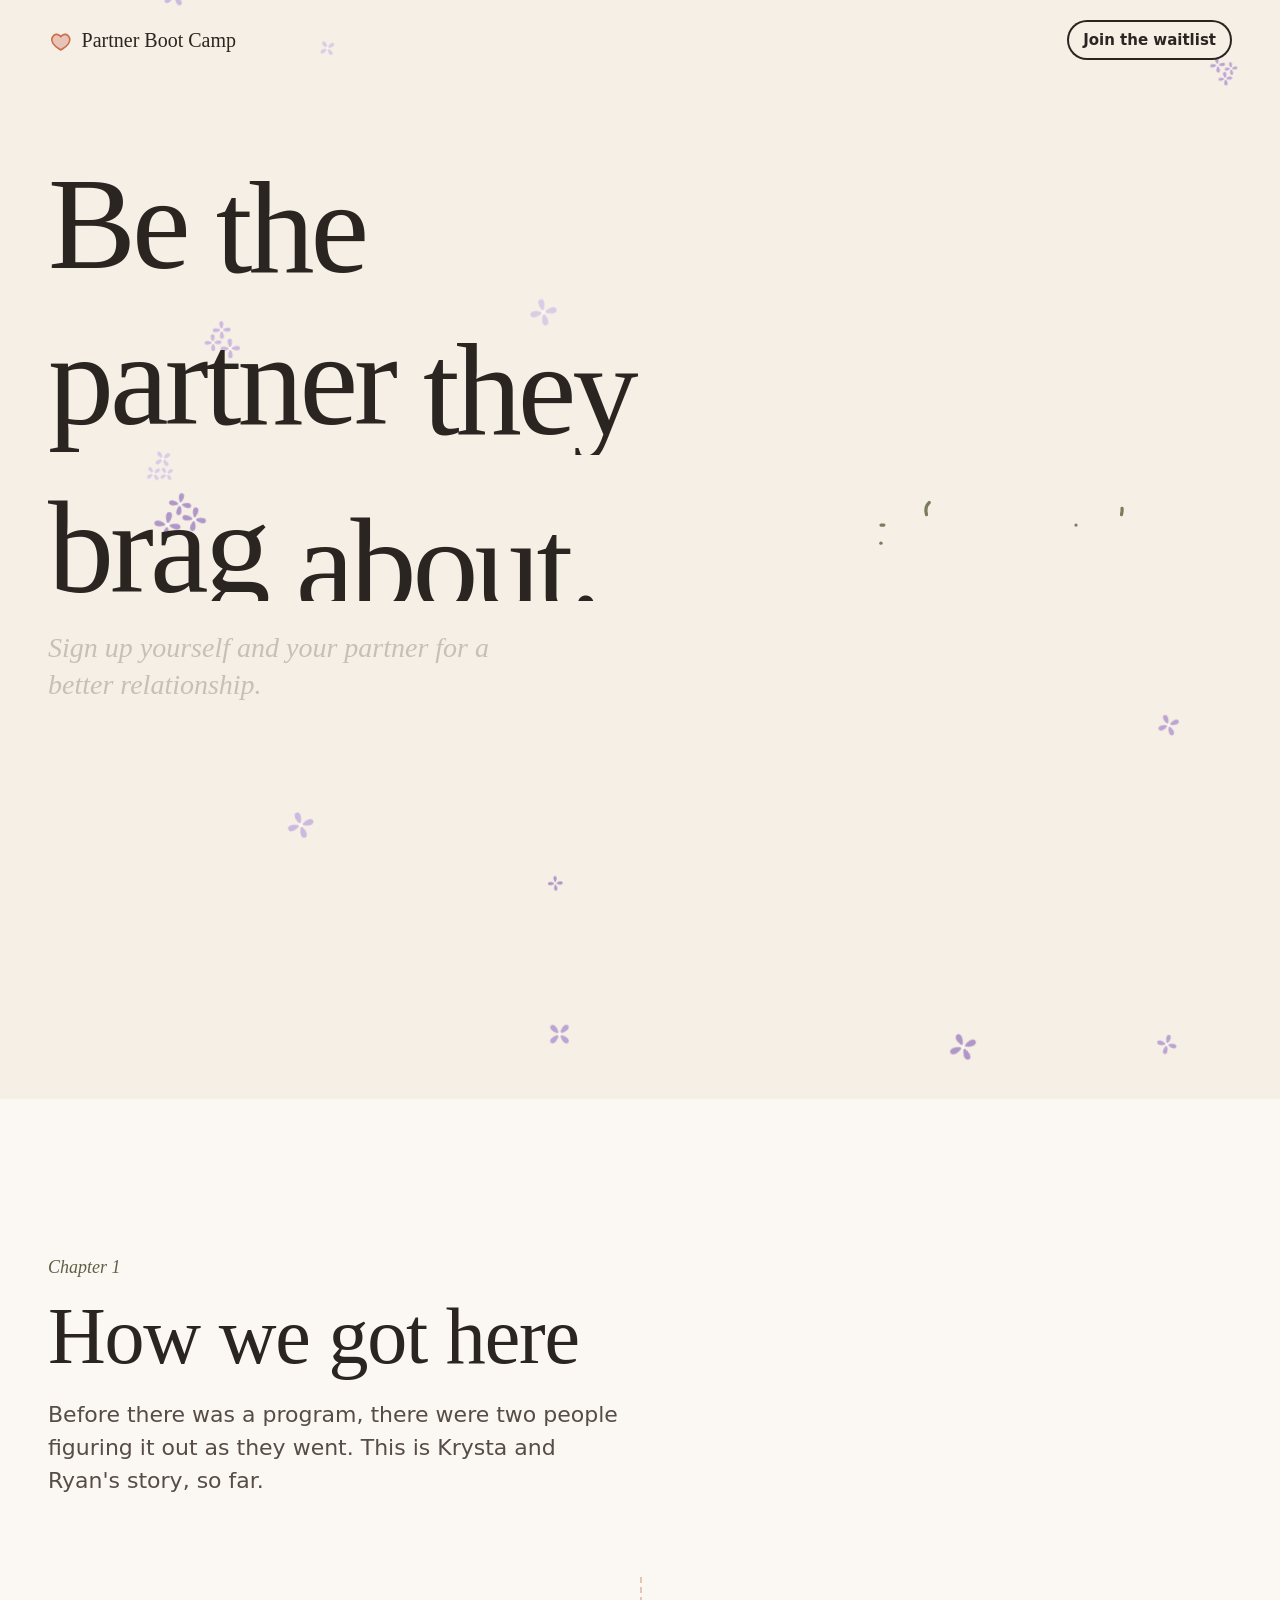
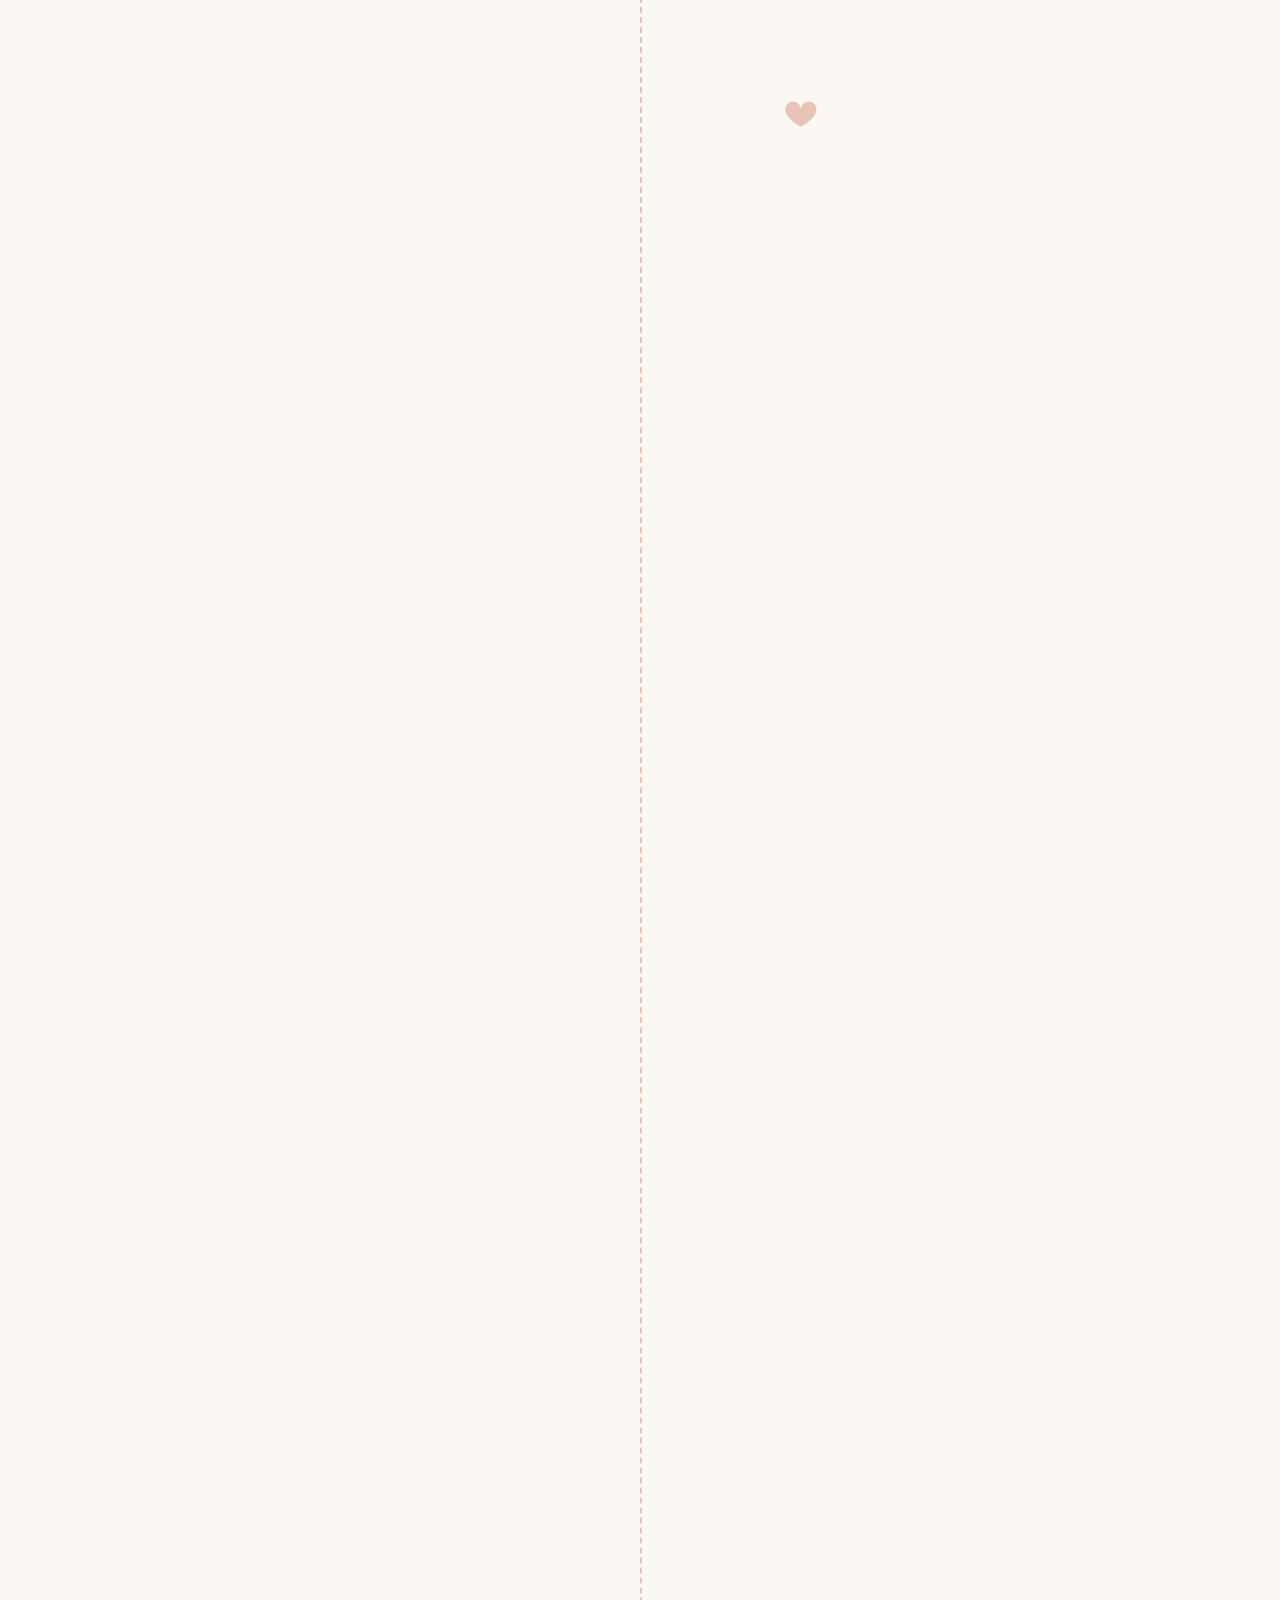
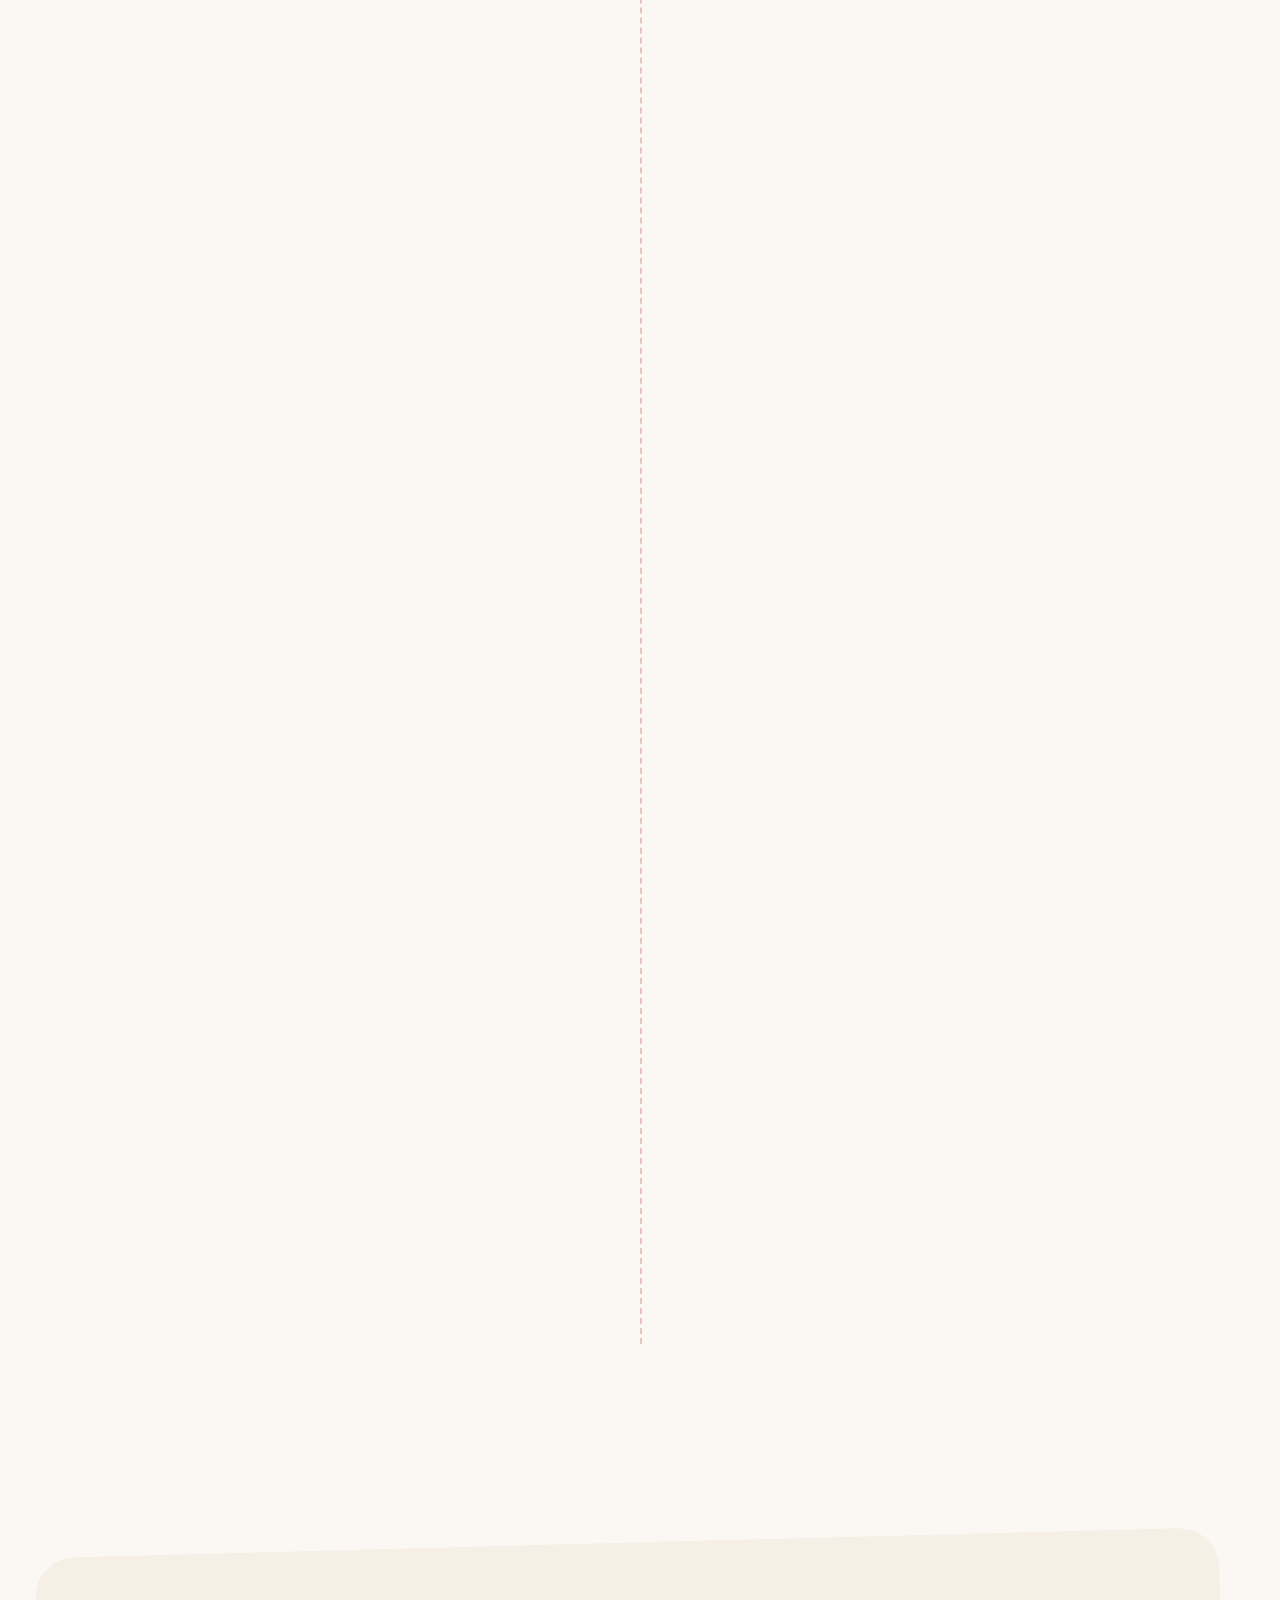
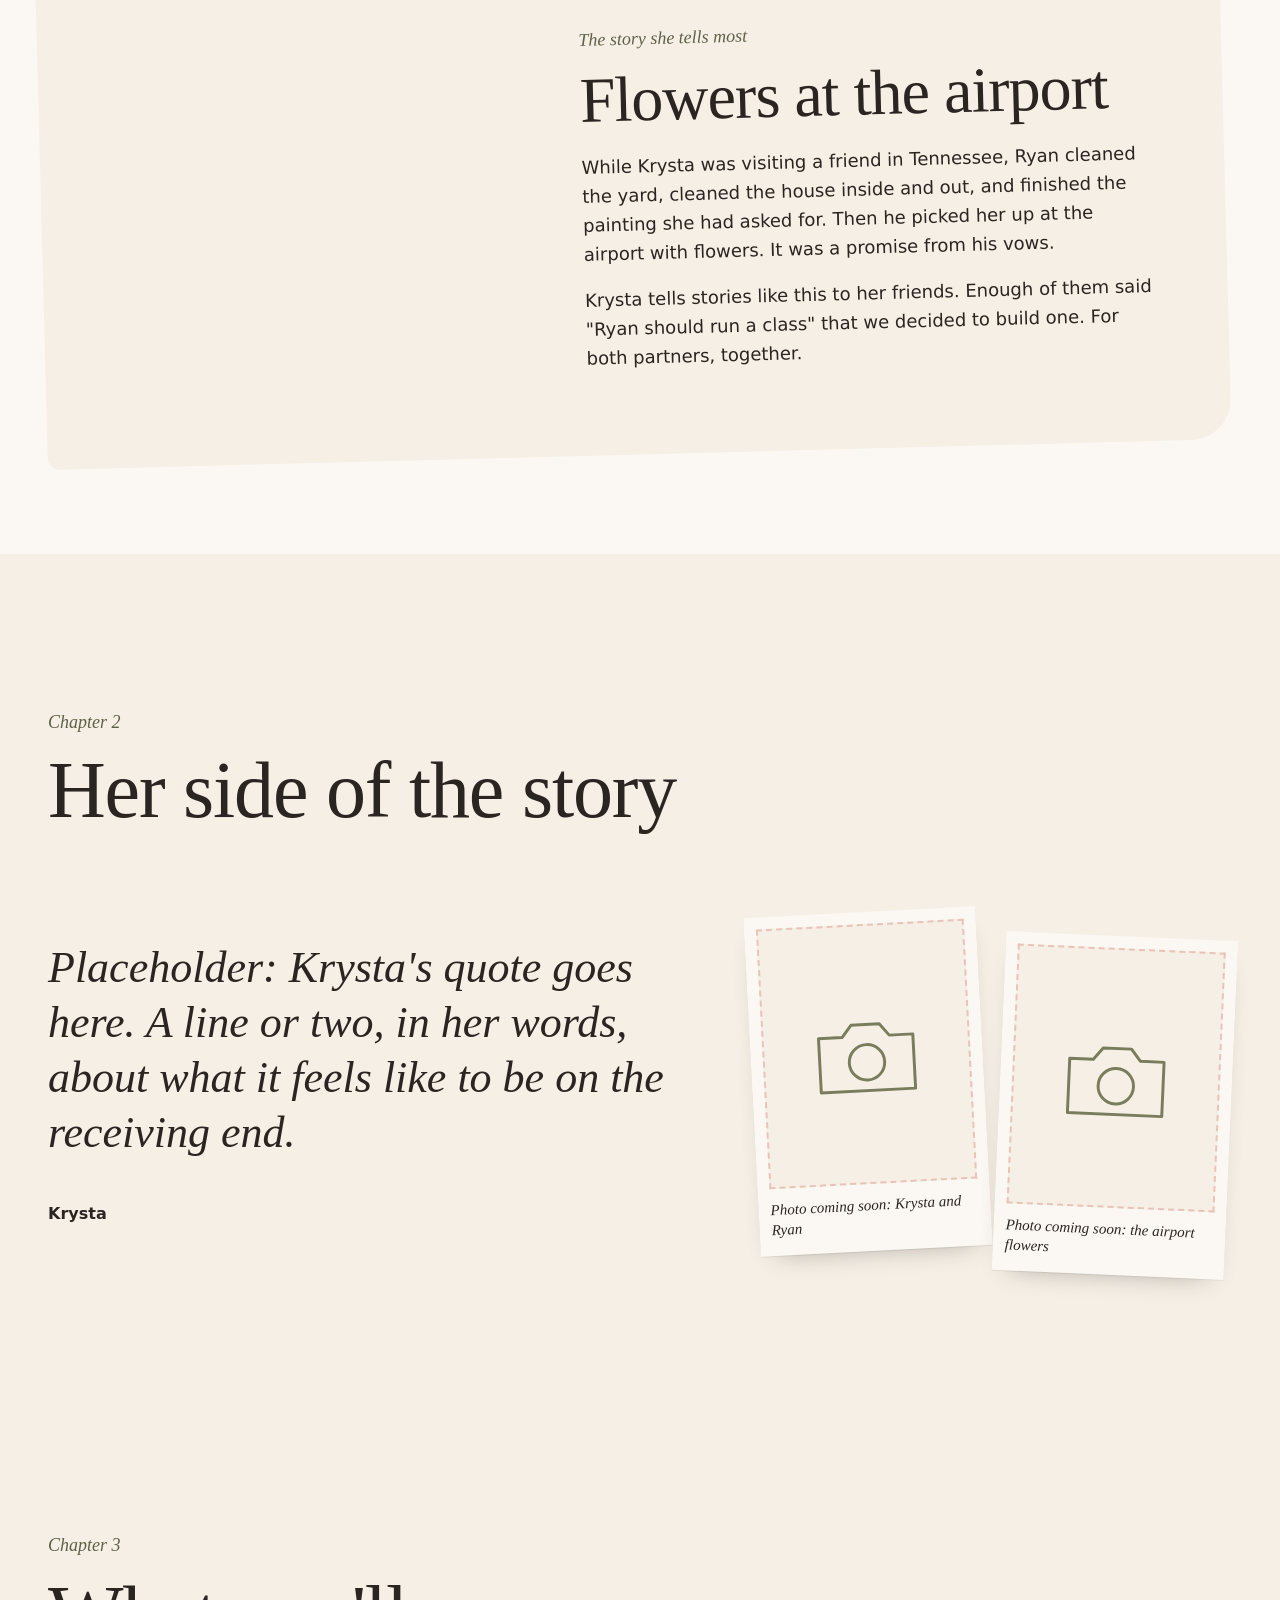
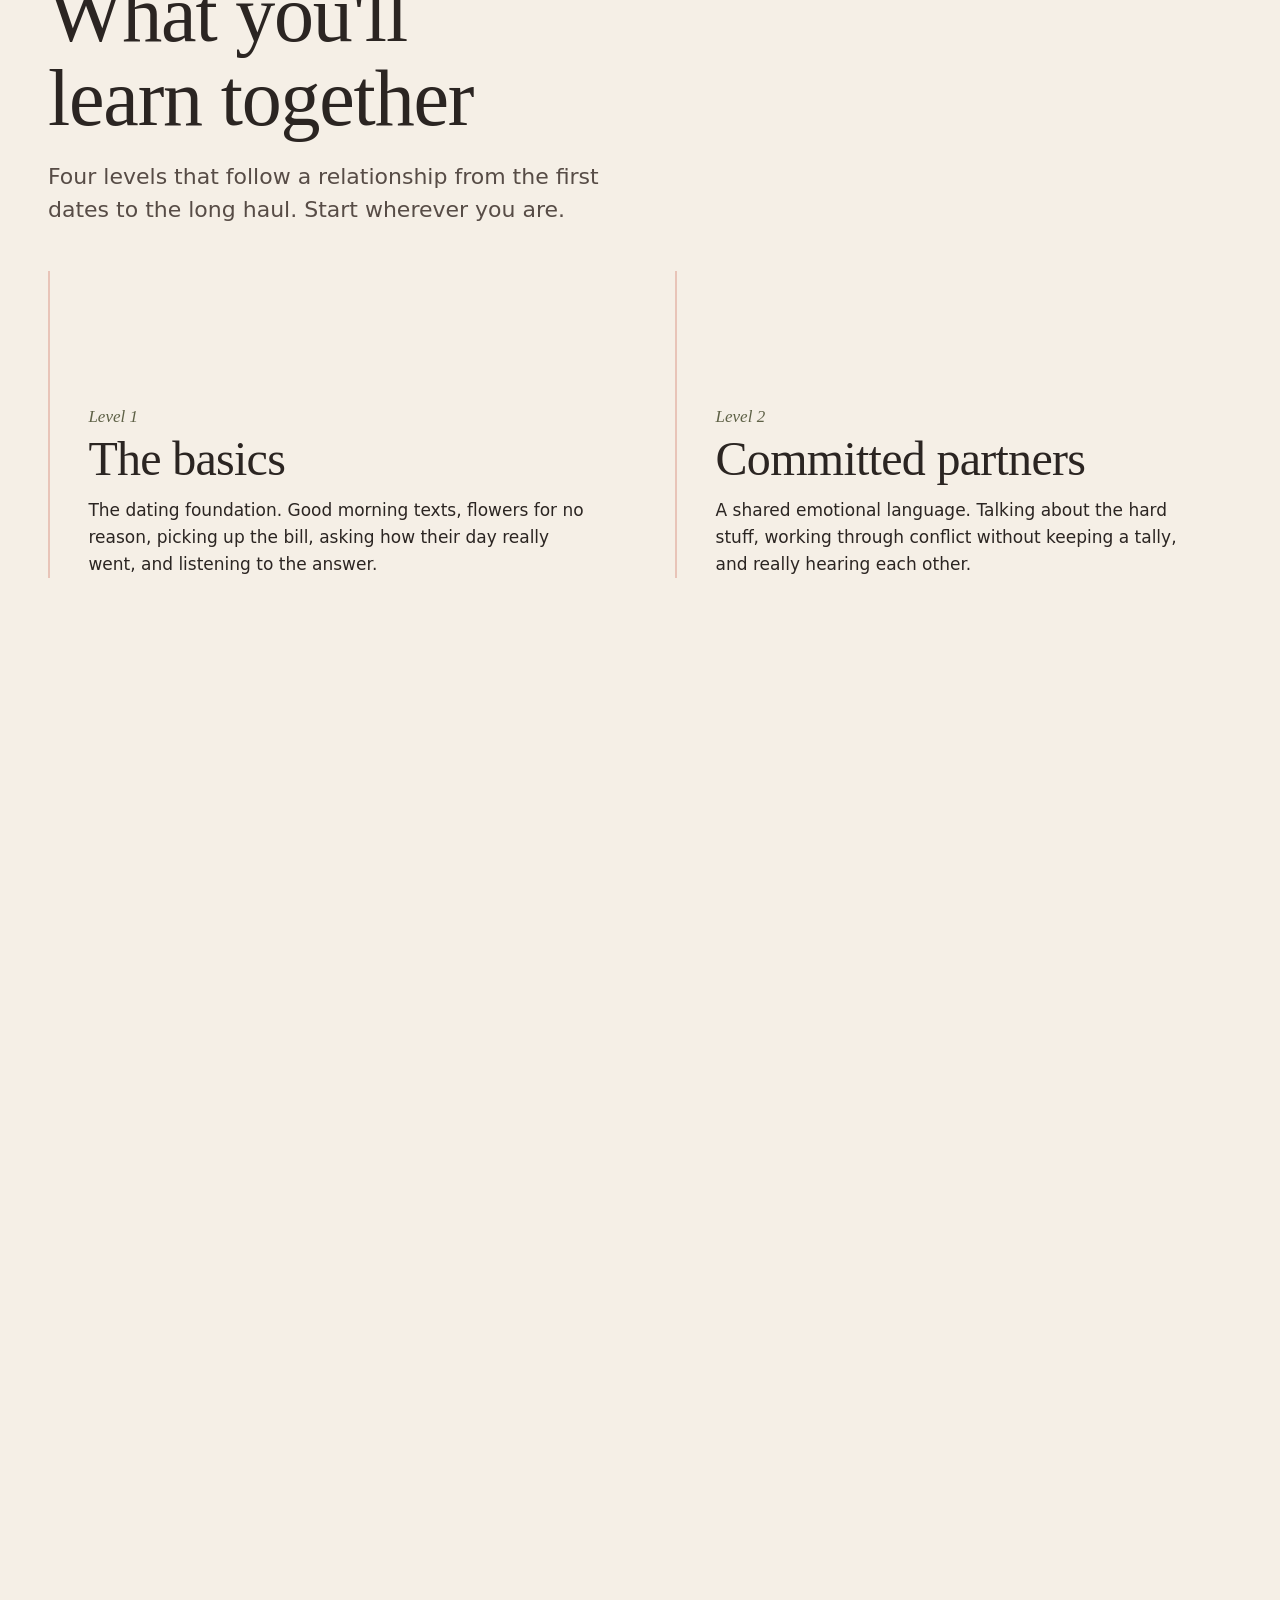
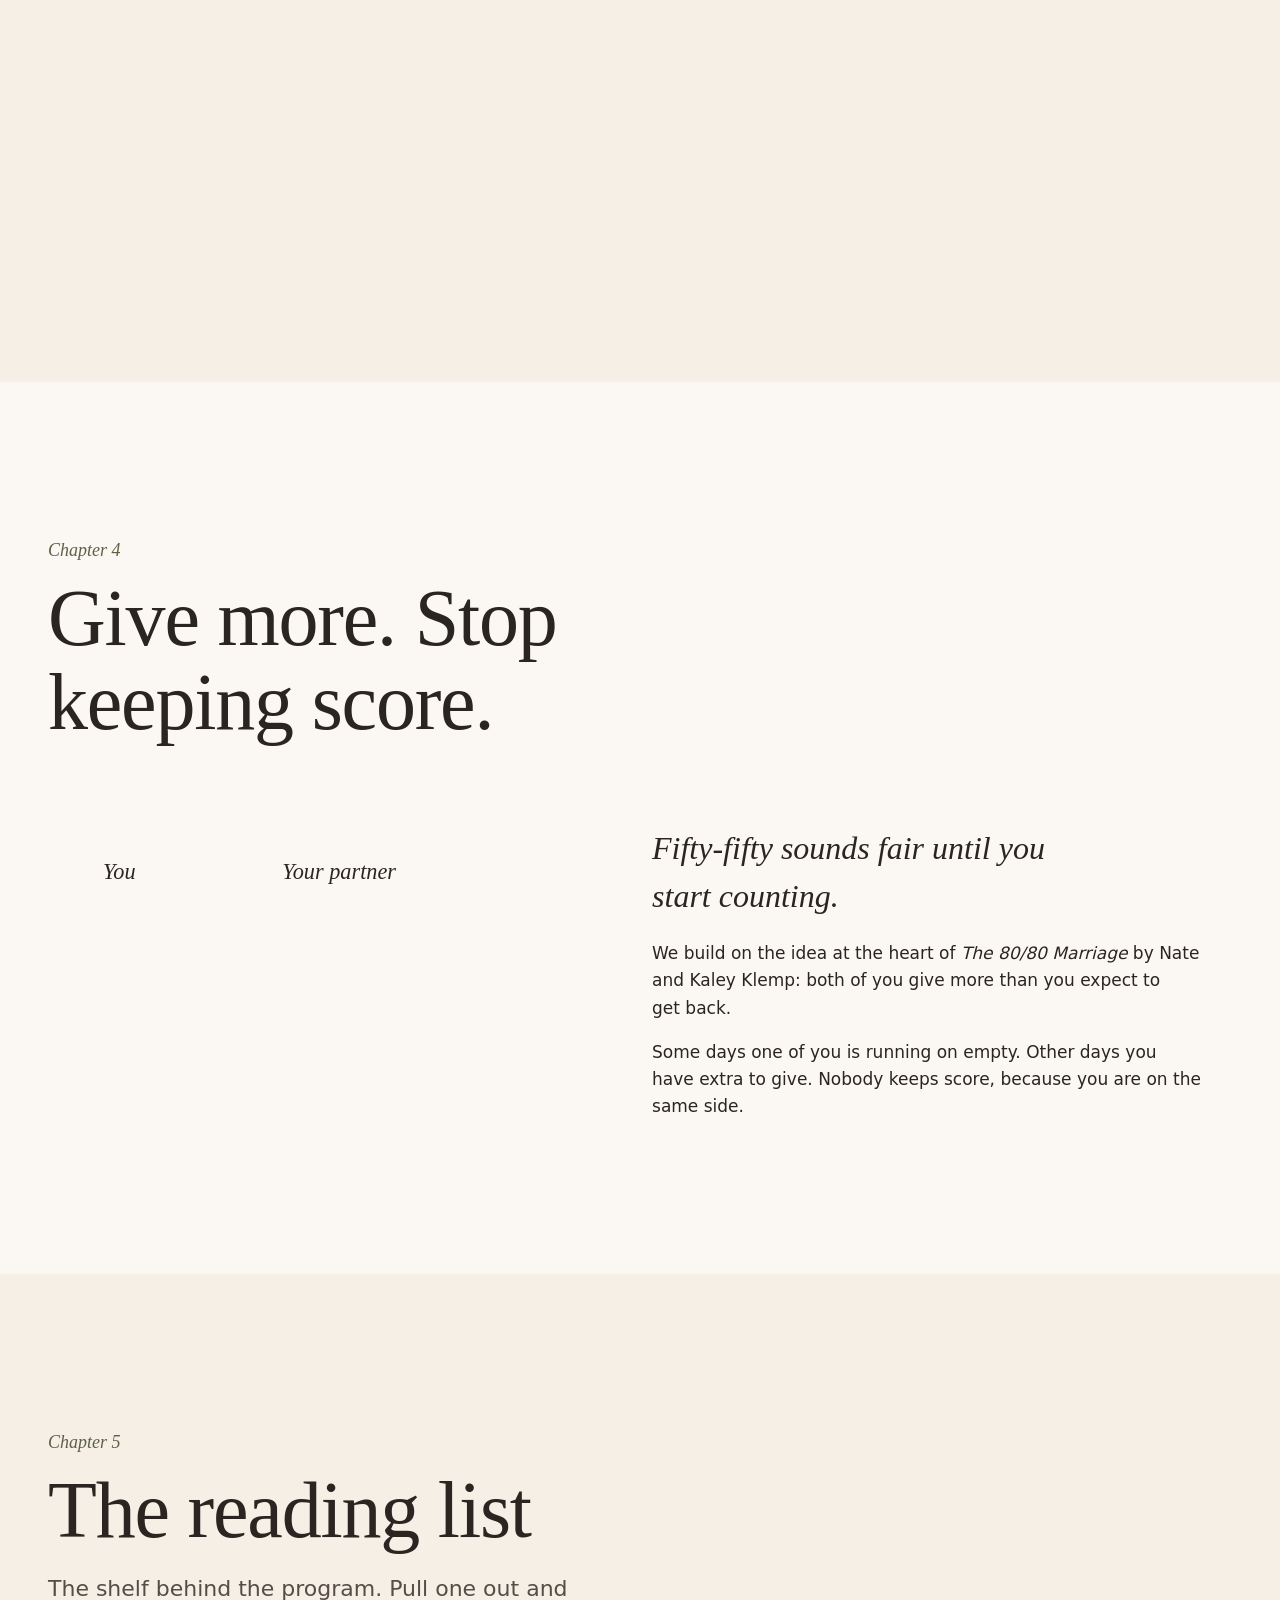
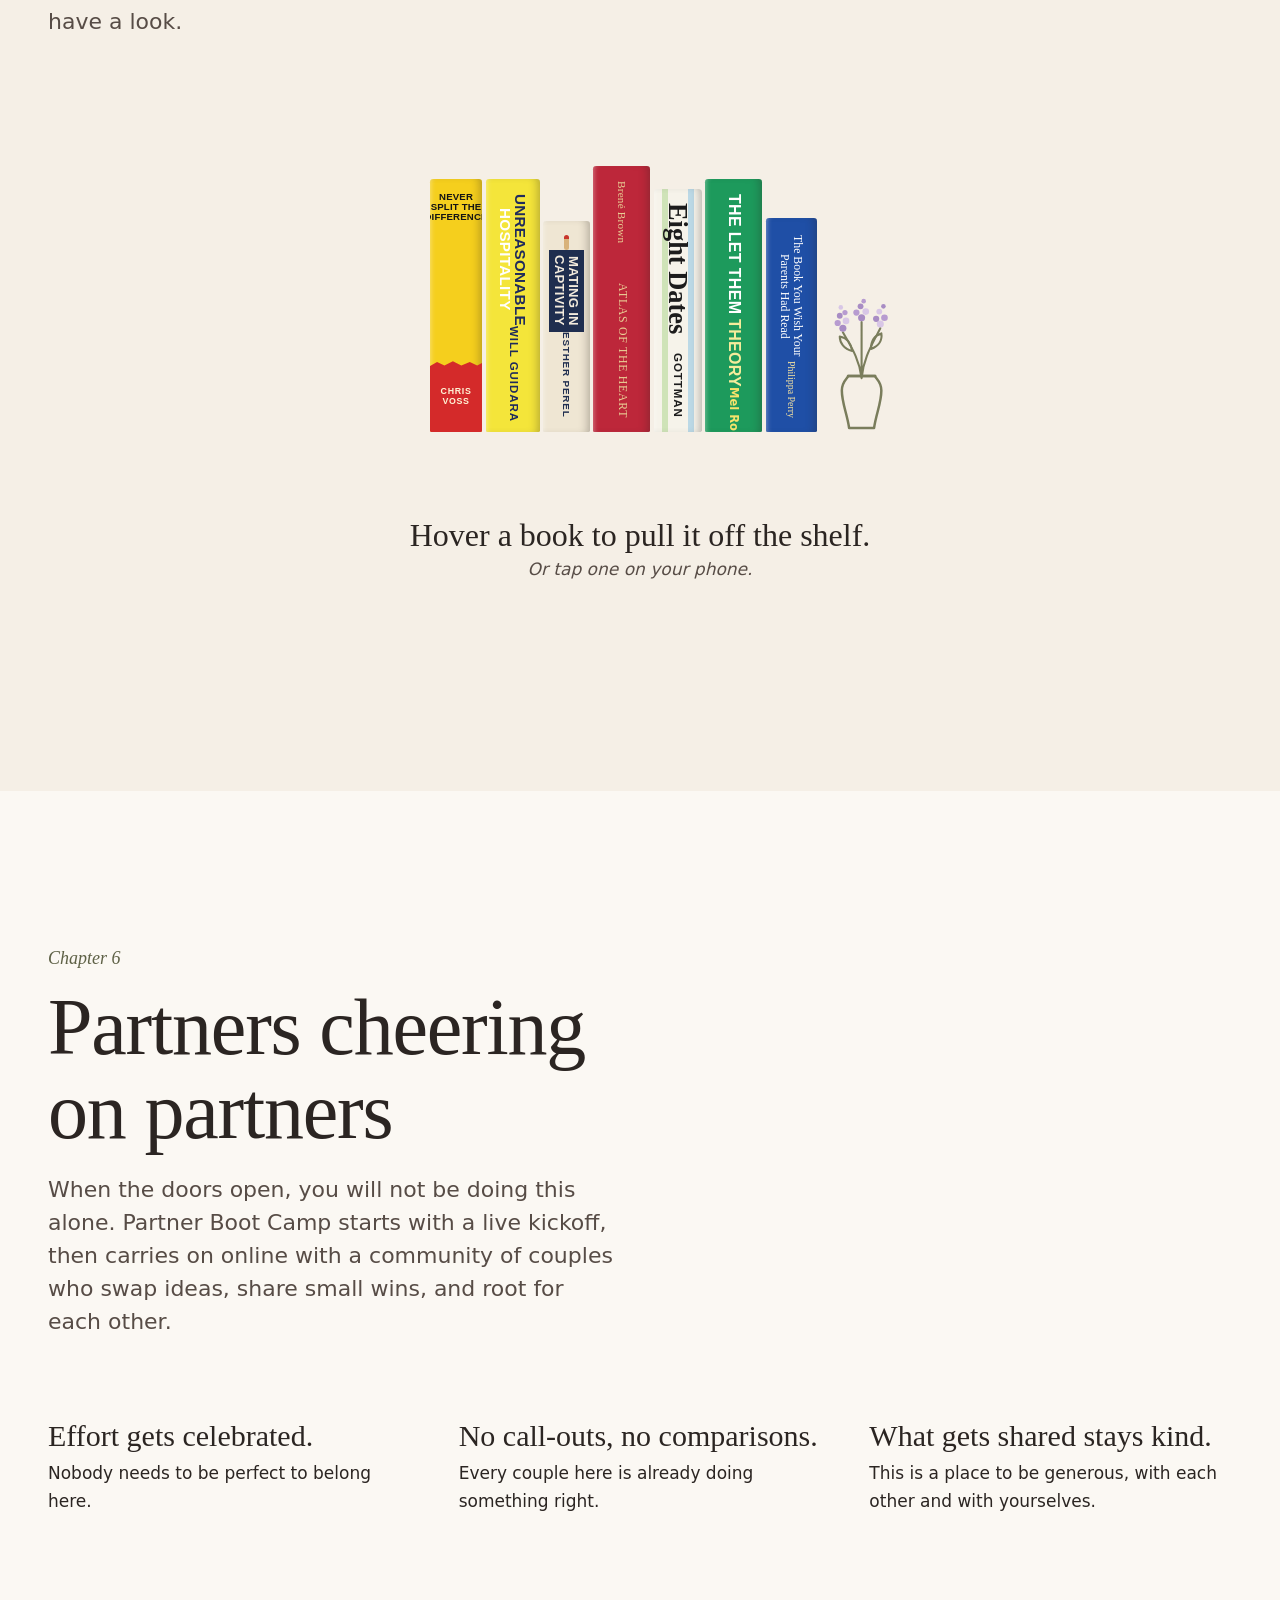
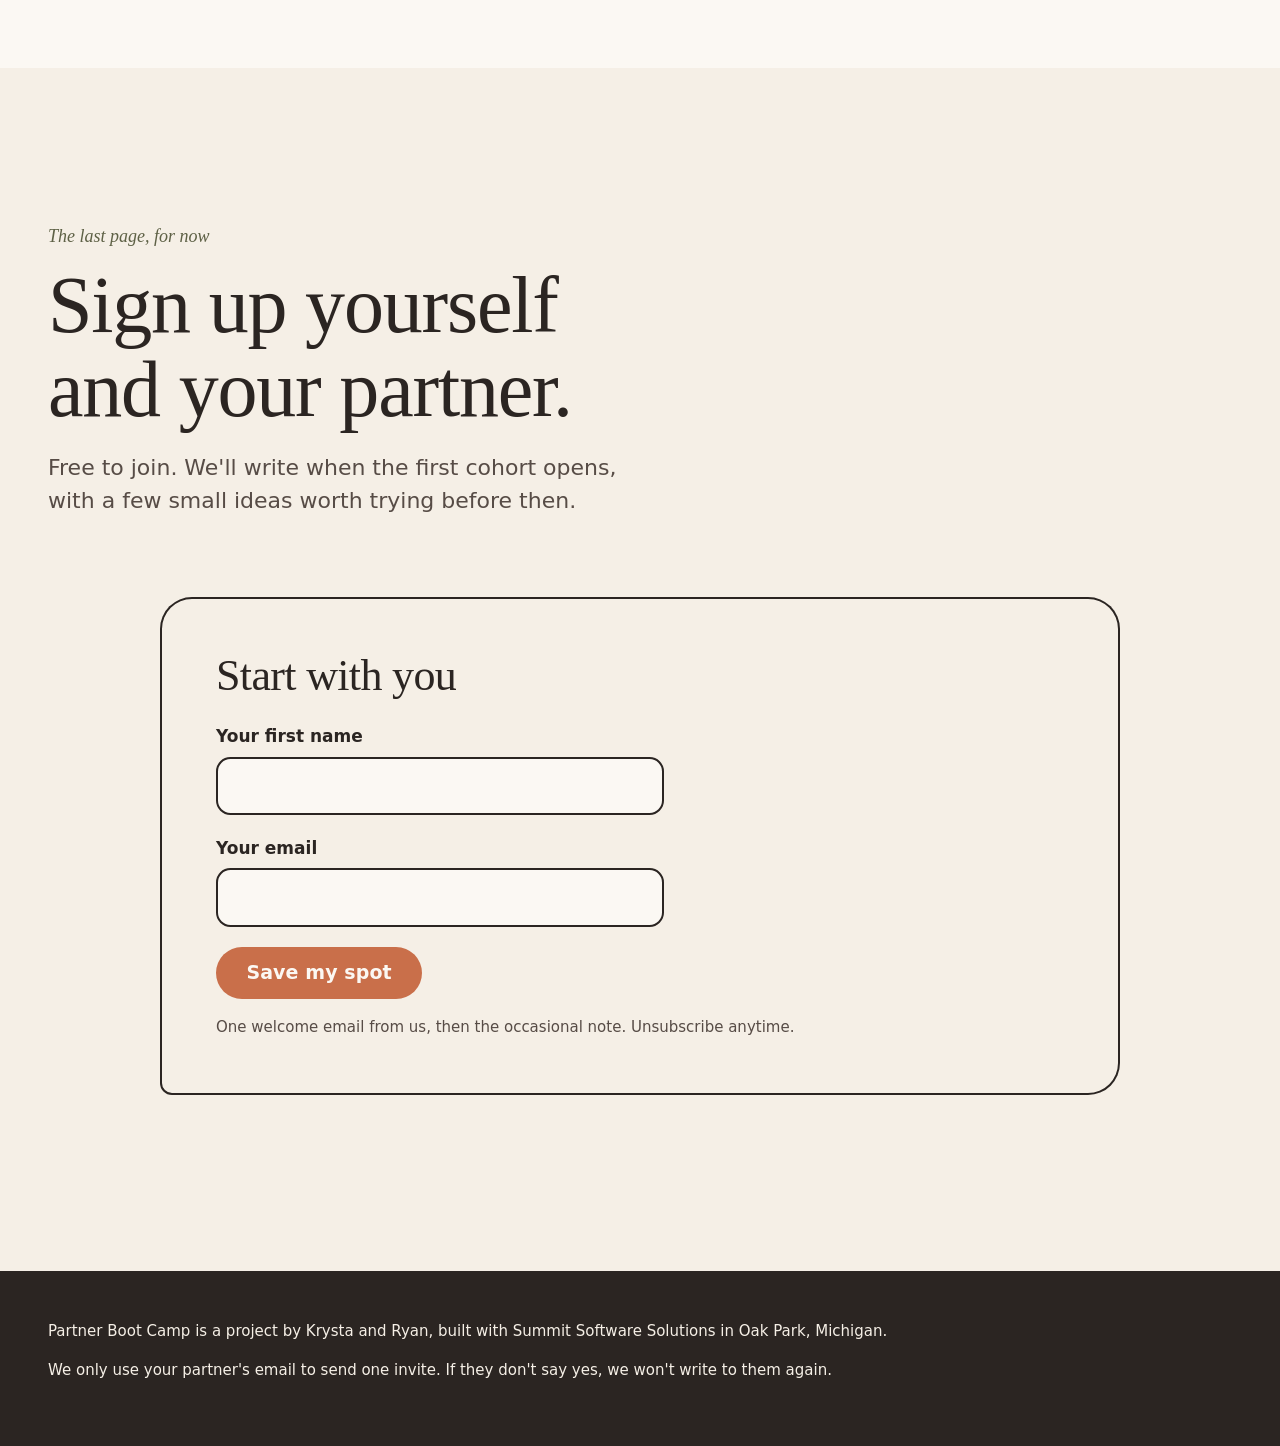
==== commit b01a2135: "fix: hover follows spine position, fit perry cover, real atlas heart art Co-Authored-By: Claude Opus" ====
--- a/index.html
+++ b/index.html
@@ -476,7 +476,7 @@
               </span>
               <span class="book__cover" aria-hidden="true">
                 <span class="cv-author">Brené Brown</span>
-                <svg class="cv-heart" viewBox="0 0 60 56"><path d="M30 52 C 12 40, 4 28, 6 17 C 8 6, 22 2, 30 14 C 38 2, 52 6, 54 17 C 56 28, 48 40, 30 52 Z"/><path d="M30 14 C 28 22, 30 30, 26 40 M20 22 c4 2 6 6 6 10 M38 20 c-3 4 -4 8 -3 12"/><circle cx="18" cy="12" r="3"/><circle cx="44" cy="10" r="3"/><circle cx="50" cy="22" r="2.5"/></svg>
+                <img class="cv-art" src="assets/atlas-heart.jpg" alt="" width="320" height="314" loading="lazy" decoding="async">
                 <span class="cv-title">Atlas<small>of the</small>Heart</span>
               </span>
             </button>
--- a/css/styles.css
+++ b/css/styles.css
@@ -737,12 +737,18 @@
 .slot--mic .cv-author { margin-top: auto; padding: 0.45em; background: #1F2E4F; color: #F3EBDD; font: 600 0.9em/1 var(--oswald); text-transform: uppercase; letter-spacing: 0.12em; }
 
 /* Atlas of the Heart */
-.slot--aoh .book__spine, .slot--aoh .book__cover { background: #A3202C; color: #E9CF95; }
+.slot--aoh .book__spine, .slot--aoh .book__cover { background: #BD273A; color: #E9CF95; }
 .slot--aoh .sp-title { font: 500 0.74em/1 var(--serif); text-transform: uppercase; letter-spacing: 0.06em; }
 .slot--aoh .sp-author { font: 500 0.7em/1 var(--serif); text-transform: none; letter-spacing: 0.02em; }
 .slot--aoh .cv-author { font: 500 1.3em/1 var(--serif); }
-.slot--aoh .cv-heart { width: 6em; margin: 0.8em auto 0.6em; fill: none; stroke: #E9CF95; stroke-width: 2; stroke-linecap: round; }
-.slot--aoh .cv-heart circle { stroke: #9DC08B; }
+.slot--aoh .cv-art {
+  display: block;
+  width: 82%;
+  height: auto;
+  margin: 0.4em auto 0.3em;
+  -webkit-mask-image: radial-gradient(ellipse 72% 72% at 50% 50%, #000 62%, transparent 100%);
+  mask-image: radial-gradient(ellipse 72% 72% at 50% 50%, #000 62%, transparent 100%);
+}
 .slot--aoh .cv-title { font: 500 2em/0.95 var(--serif); text-transform: uppercase; letter-spacing: 0.04em; }
 .slot--aoh .cv-title small { display: block; margin: 0.3em 0; font-size: 0.4em; letter-spacing: 0.25em; }
 
@@ -773,9 +779,9 @@
 .slot--perry .book__cover { background: linear-gradient(90deg, #1F4FA6 0 7%, #F06A2A 7%); color: #FFFFFF; padding-left: 1.3em; text-align: left; }
 .slot--perry .sp-title { inline-size: 10.8em; white-space: normal; font: 500 0.74em/1.05 var(--serif); text-transform: none; letter-spacing: 0; }
 .slot--perry .sp-author { font: 500 0.62em/1 var(--serif); text-transform: none; letter-spacing: 0; color: #F6E3A0; }
-.slot--perry .cv-title { font: 500 1.65em/1.02 var(--serif); }
-.slot--perry .cv-sub { margin-top: 0.4em; font: 400 0.8em/1.15 var(--serif); color: #FBE7A6; }
-.slot--perry .cv-author { margin-top: auto; font: 500 1.2em/1 var(--serif); color: #FBE7A6; }
+.slot--perry .cv-title { font: 500 1.3em/1.04 var(--serif); }
+.slot--perry .cv-sub { margin-top: 0.45em; font: 400 0.68em/1.18 var(--serif); color: #FBE7A6; }
+.slot--perry .cv-author { margin-top: auto; font: 500 1em/1 var(--serif); color: #FBE7A6; }
 
 /* Vase of lilacs at the end of the shelf */
 .slot--vase { --t: 5.2; }
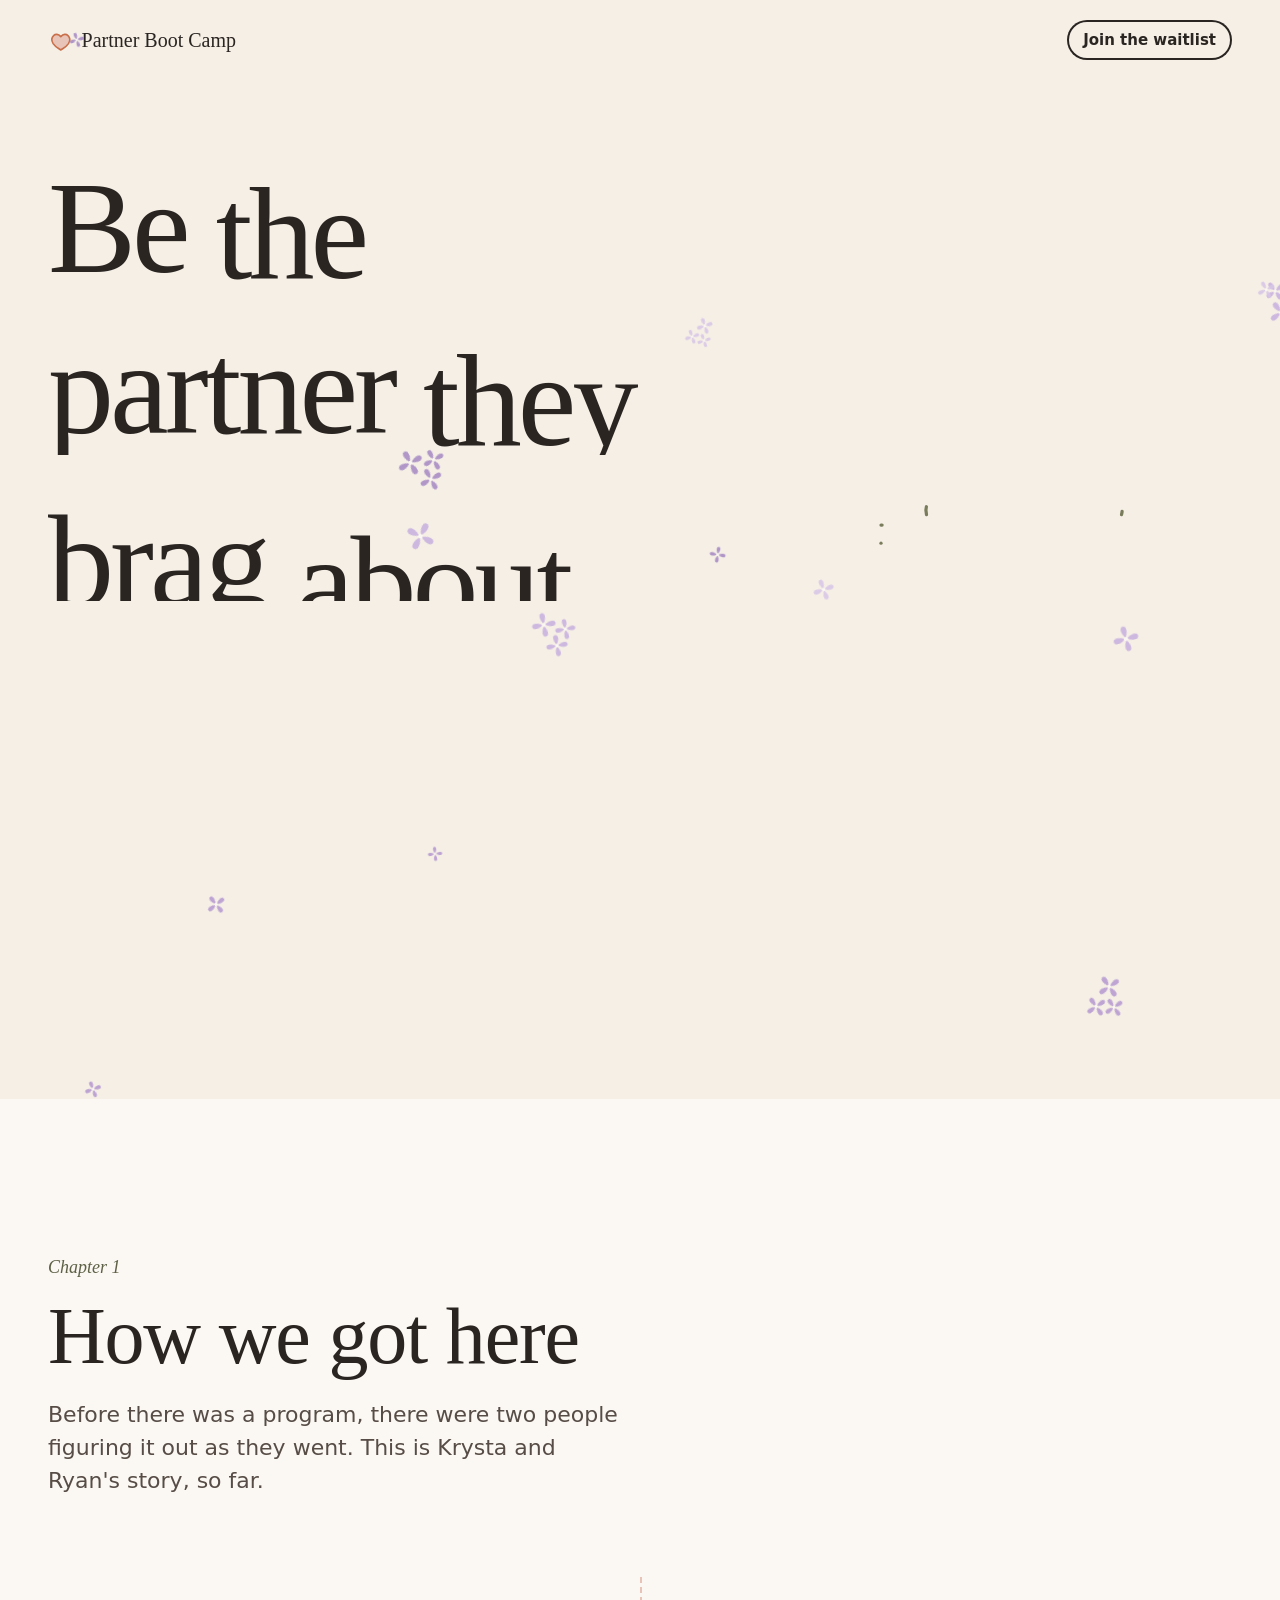
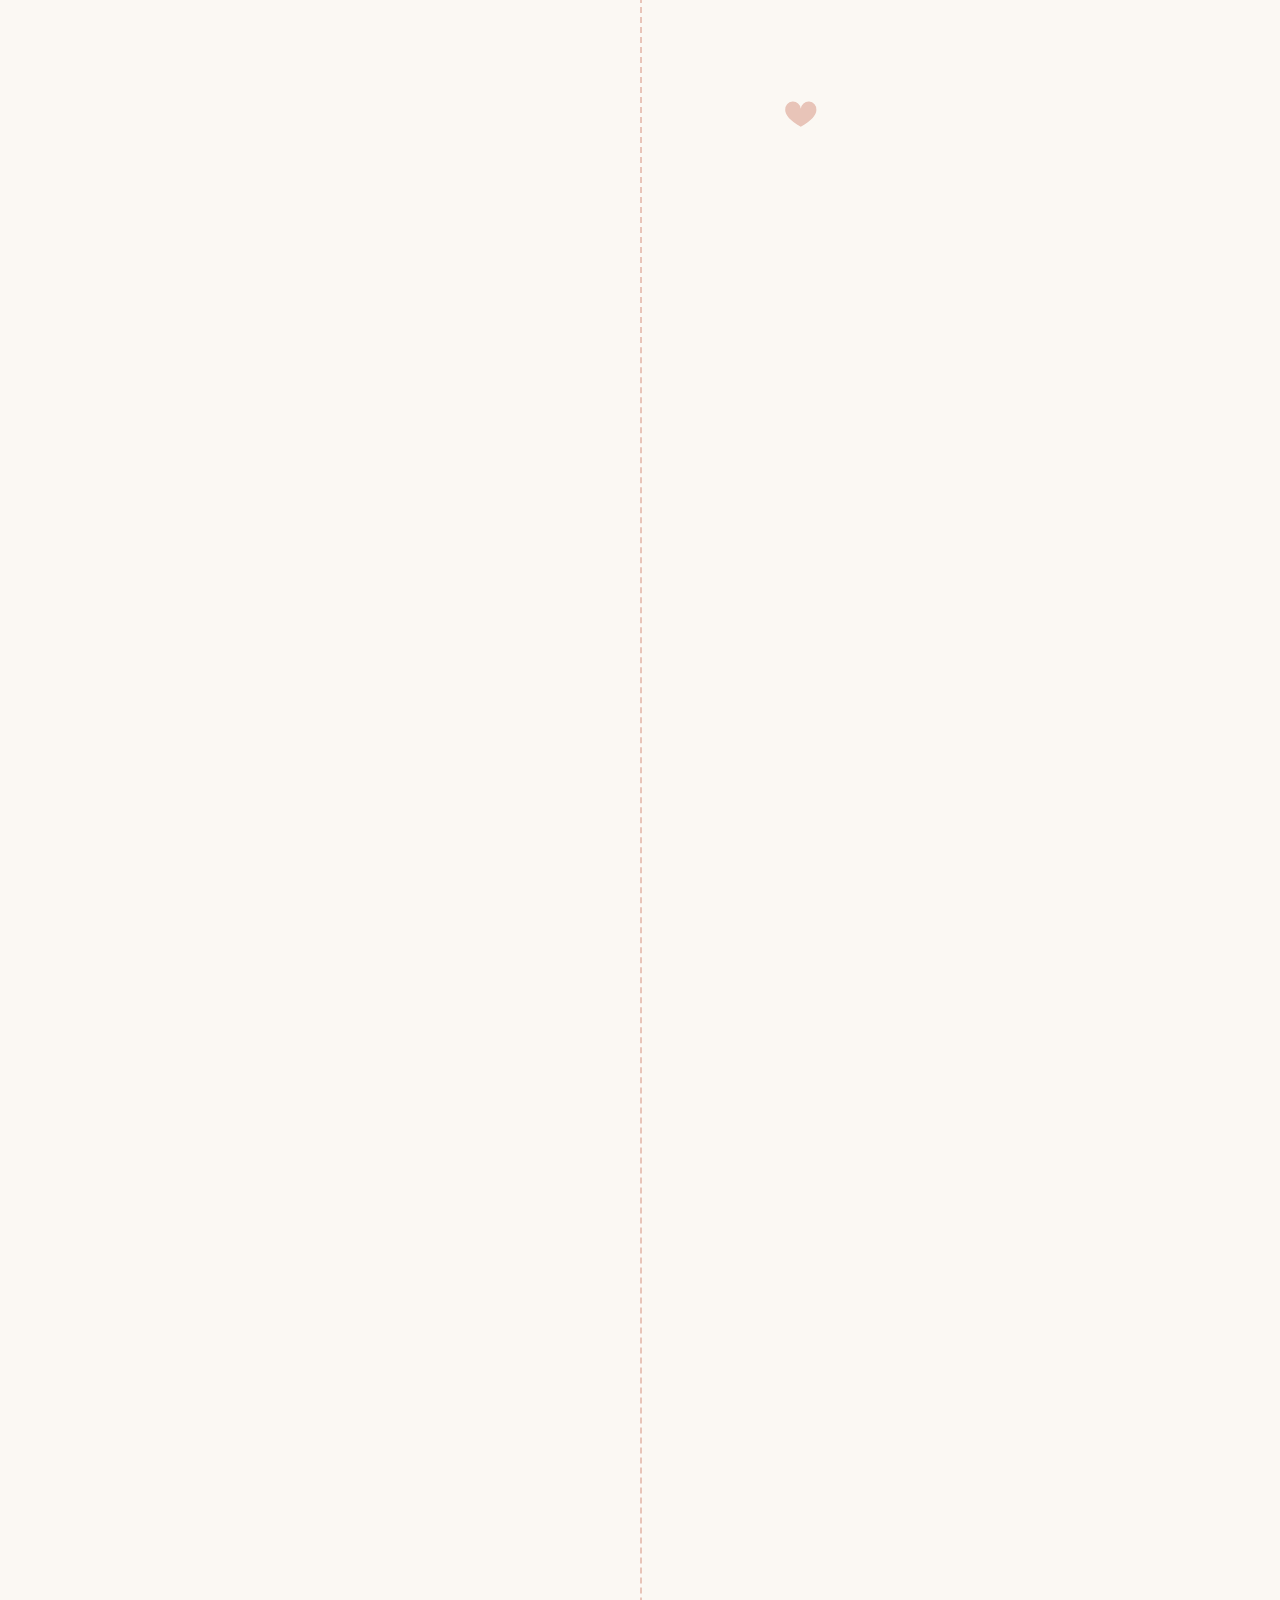
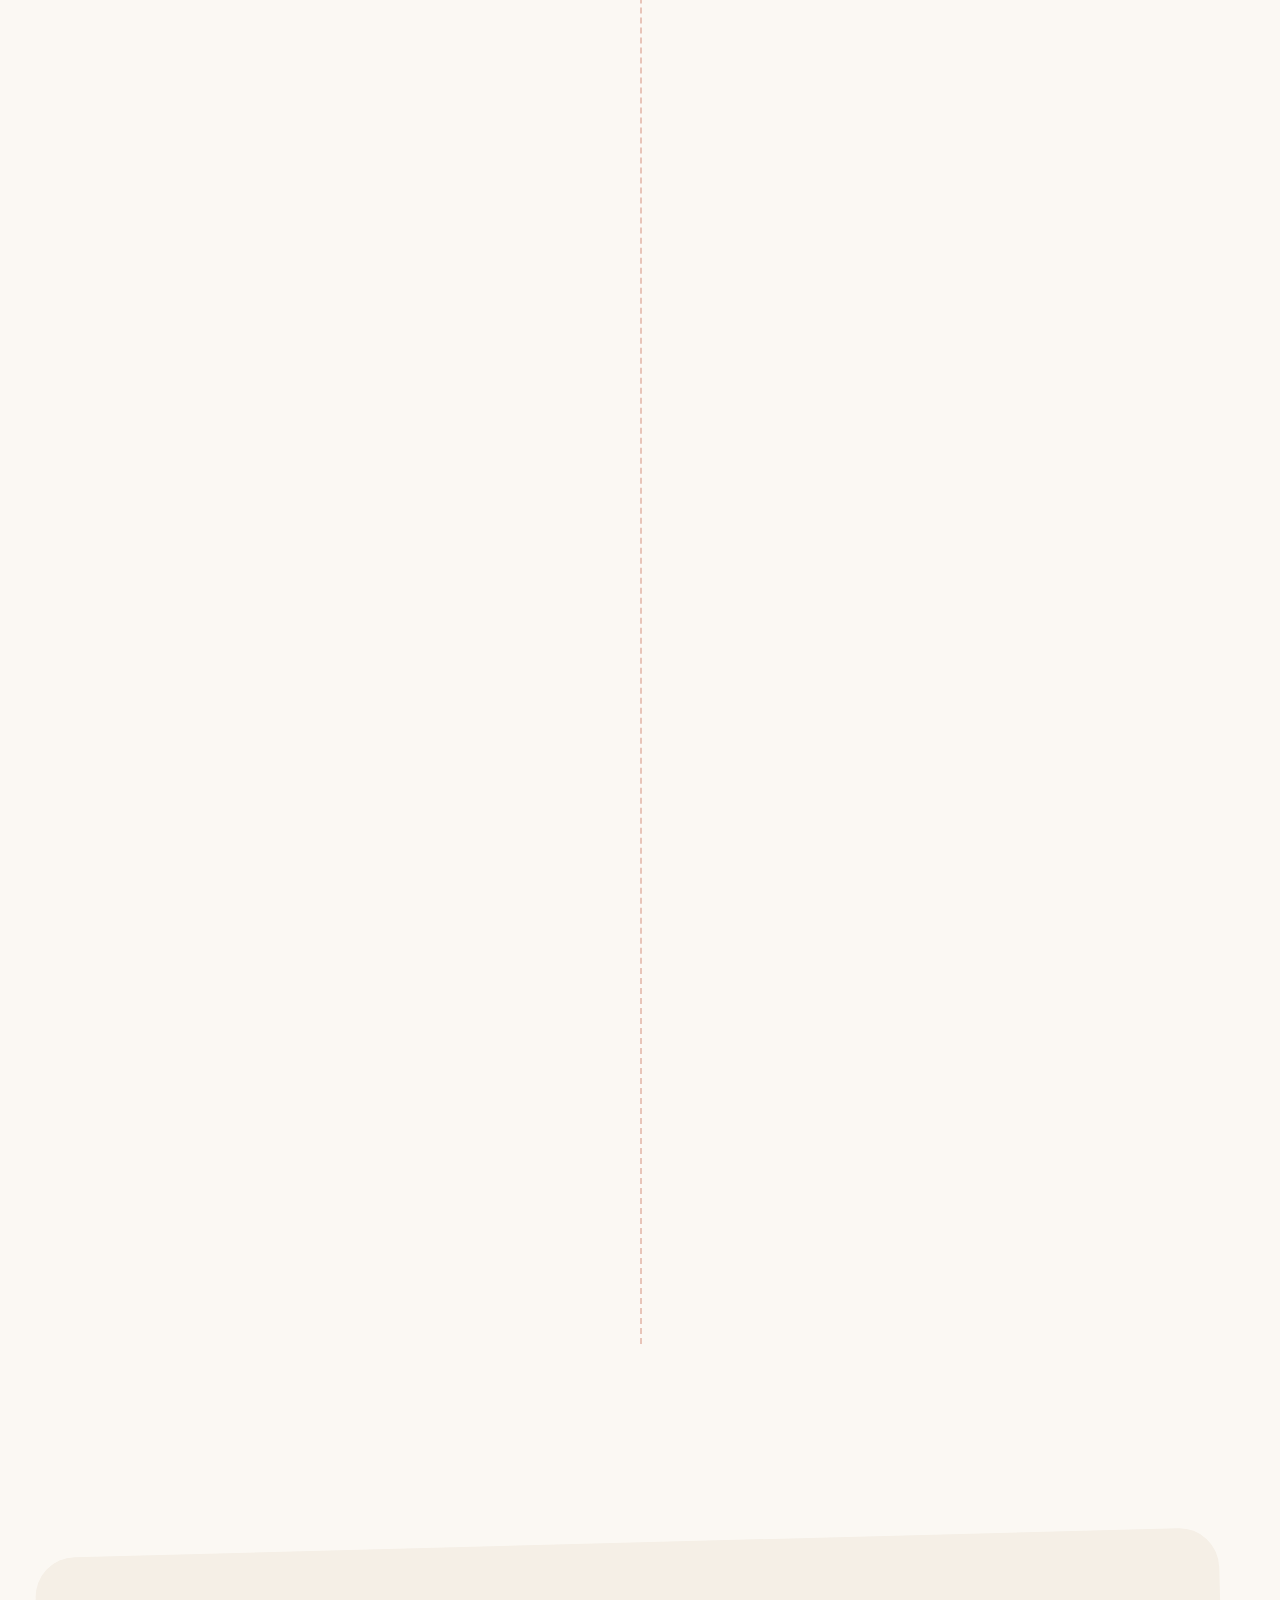
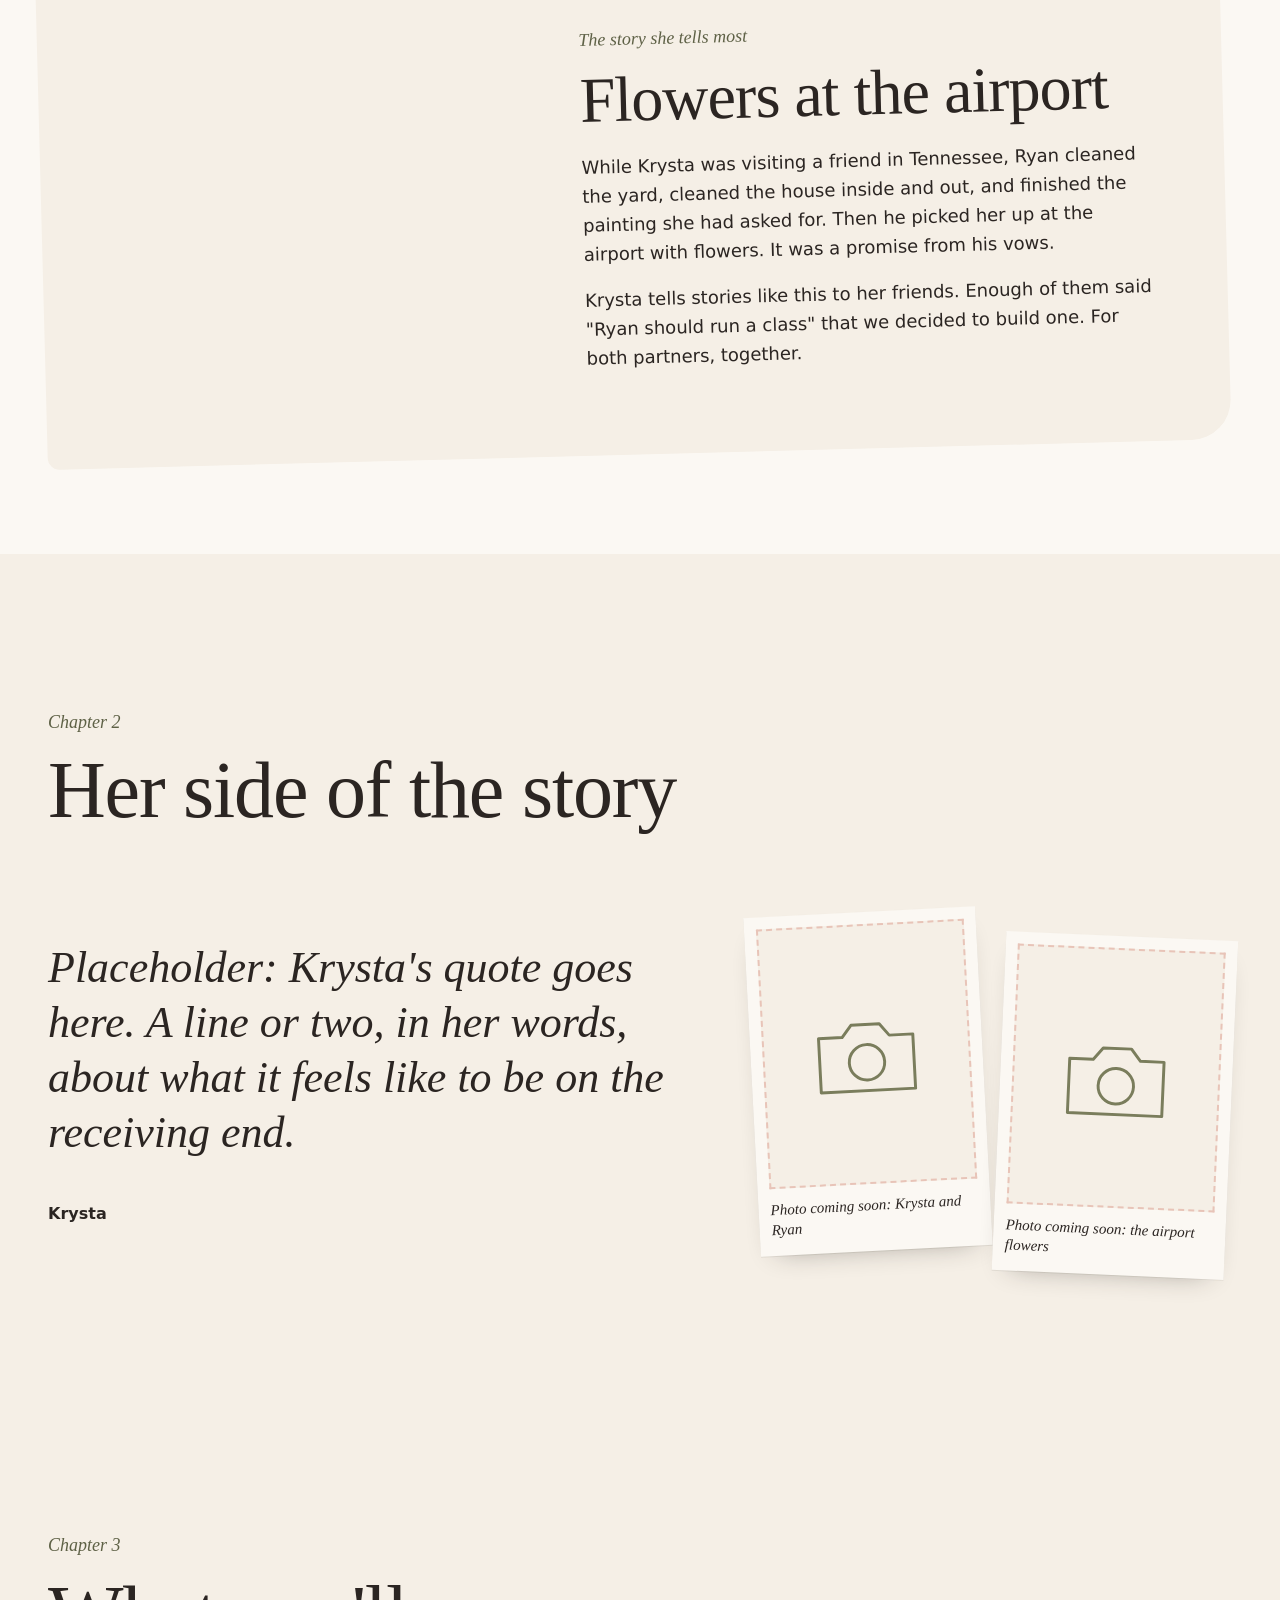
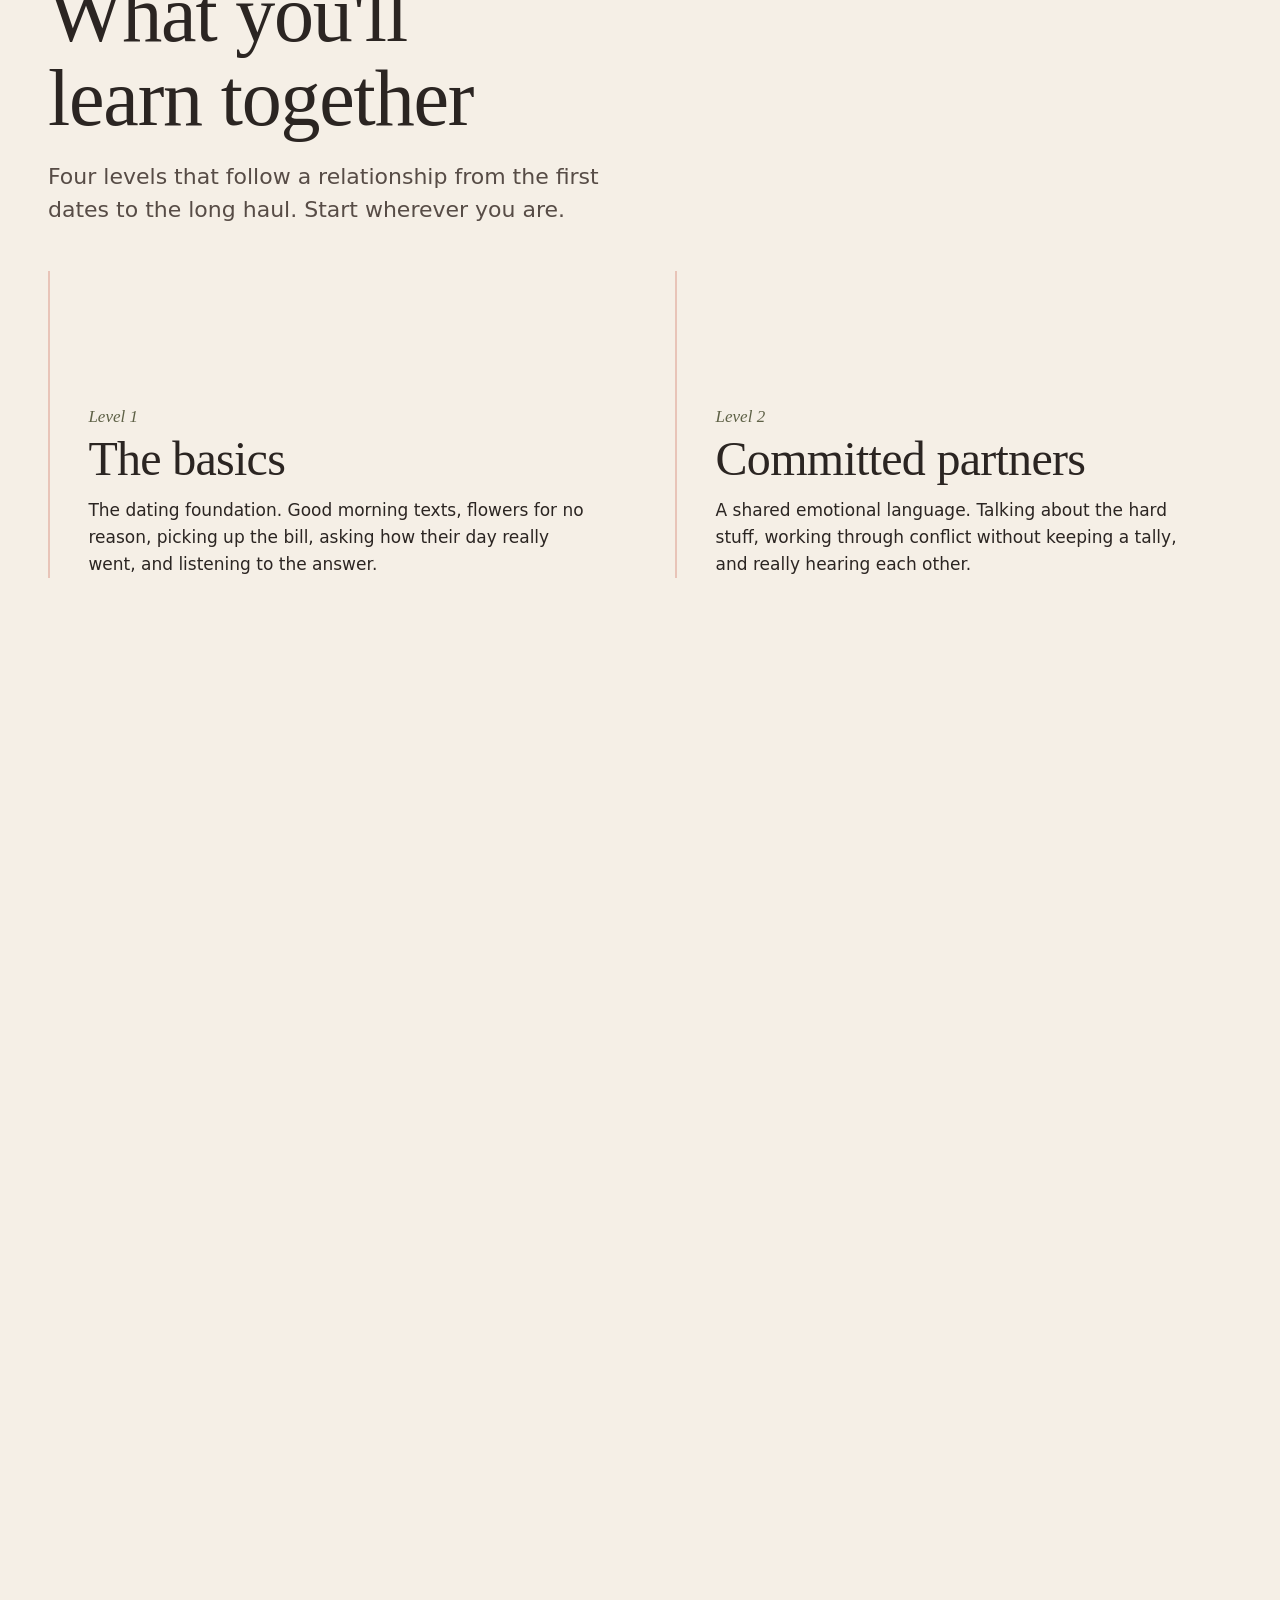
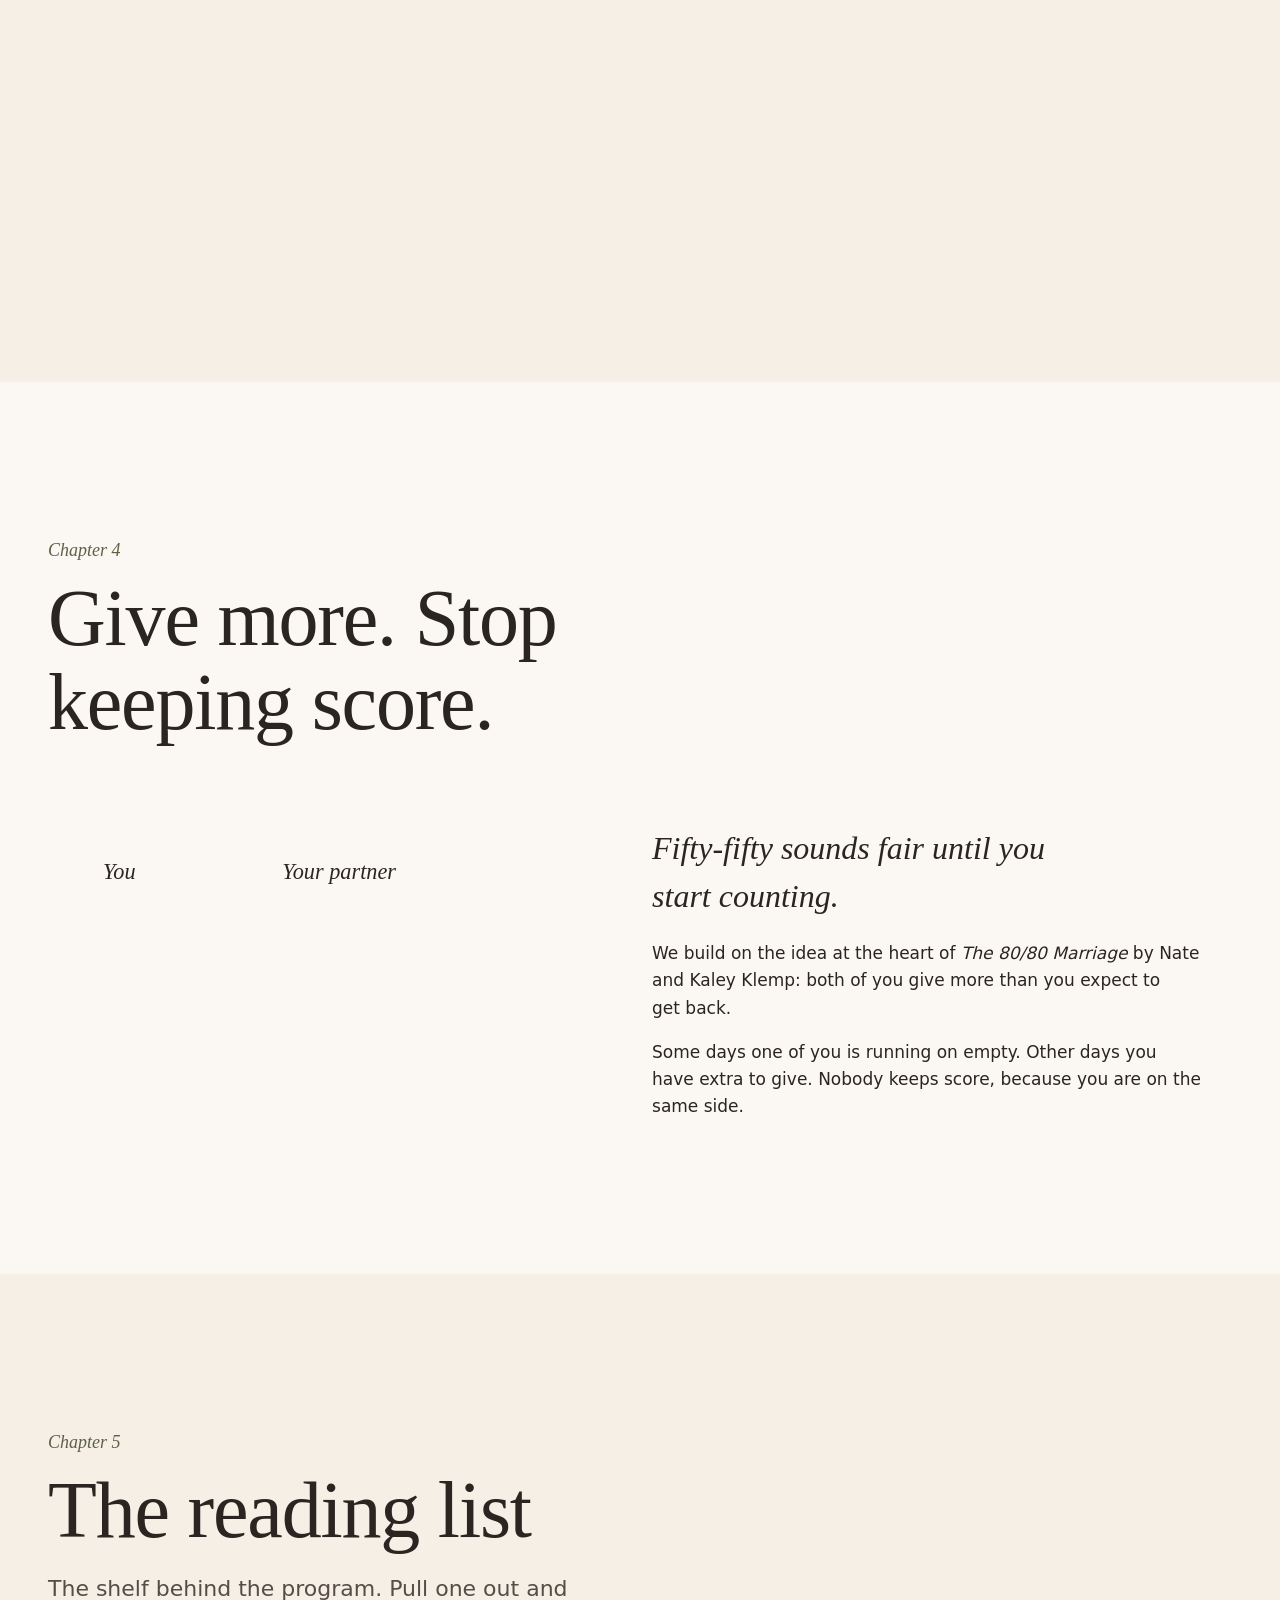
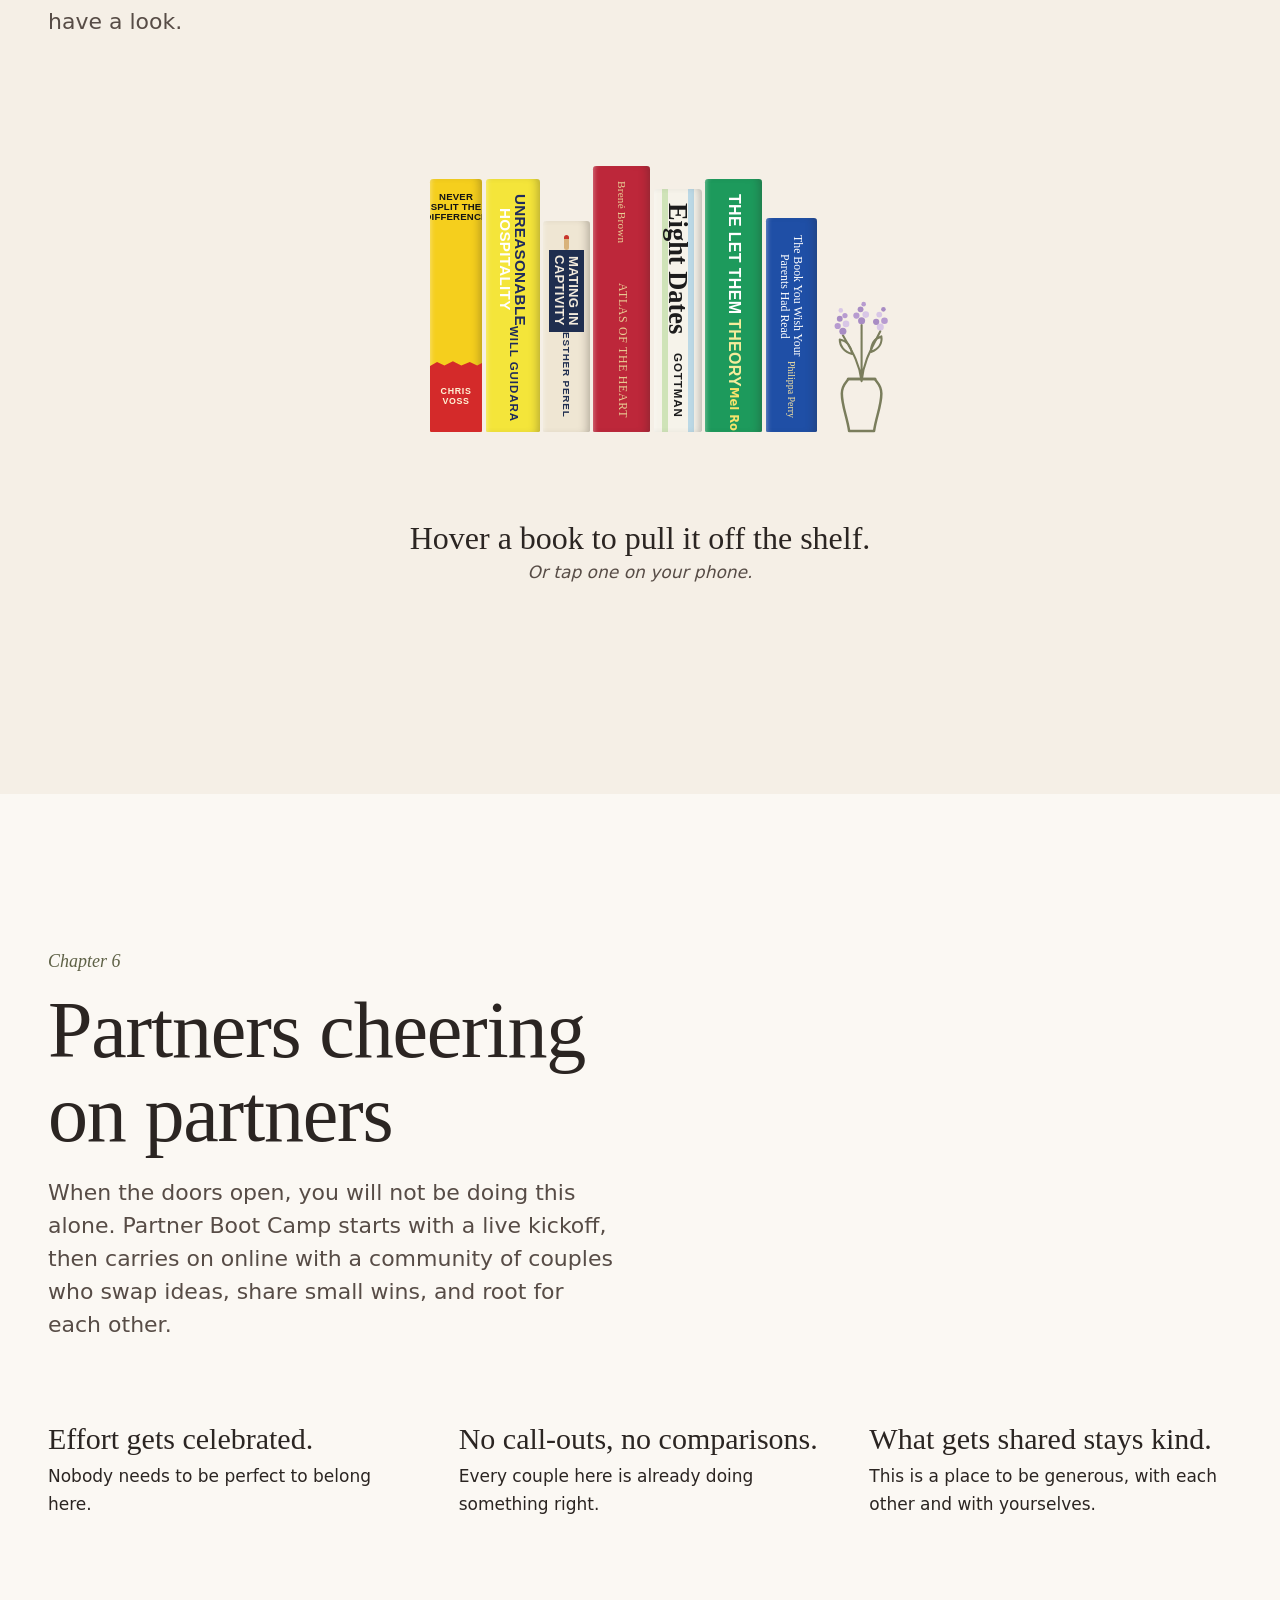
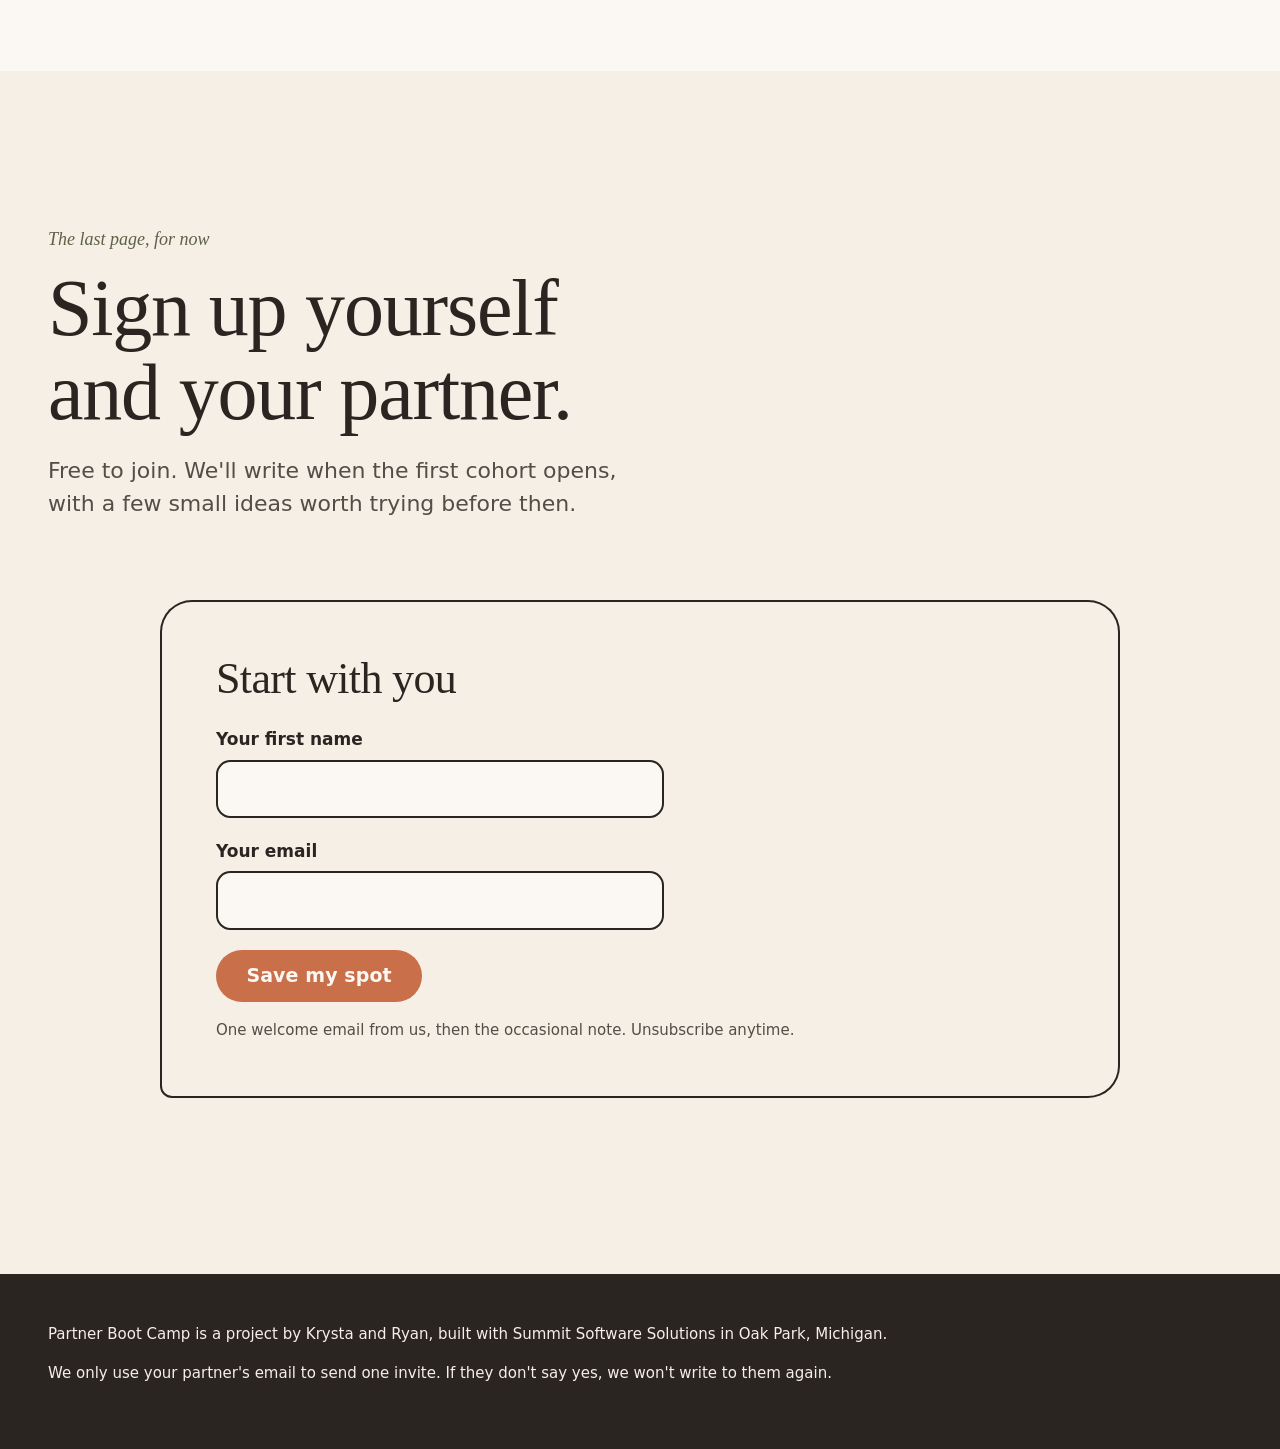
==== commit e2091b53: "fix: chapter 4 scroll timing and flush shelf spacing Create the pinned levels spread before the trig" ====
--- a/index.html
+++ b/index.html
@@ -524,7 +524,7 @@
             </button>
           </li>
           <li class="slot slot--vase" aria-hidden="true">
-            <svg class="vase" viewBox="0 0 80 130">
+            <svg class="vase" viewBox="0 0 80 127.2">
               <path class="vase__stem" d="M40 78 C 38 60, 30 48, 22 34 M40 78 C 42 58, 50 46, 58 30 M40 78 C 40 60, 40 46, 40 24"/>
               <path class="vase__stem" d="M31 52 c-8 -2 -12 -8 -12 -14 c7 1 11 7 12 14 z M49 50 c8 -3 11 -9 10 -15 c-7 2 -10 8 -10 15 z"/>
               <g class="vase__lilac">
--- a/css/styles.css
+++ b/css/styles.css
@@ -797,7 +797,7 @@
   display: block;
   width: 100%;
   height: 4rem;
-  margin-top: -3px;
+  margin-top: 0;
   overflow: visible;
   fill: none;
   stroke: var(--olive);
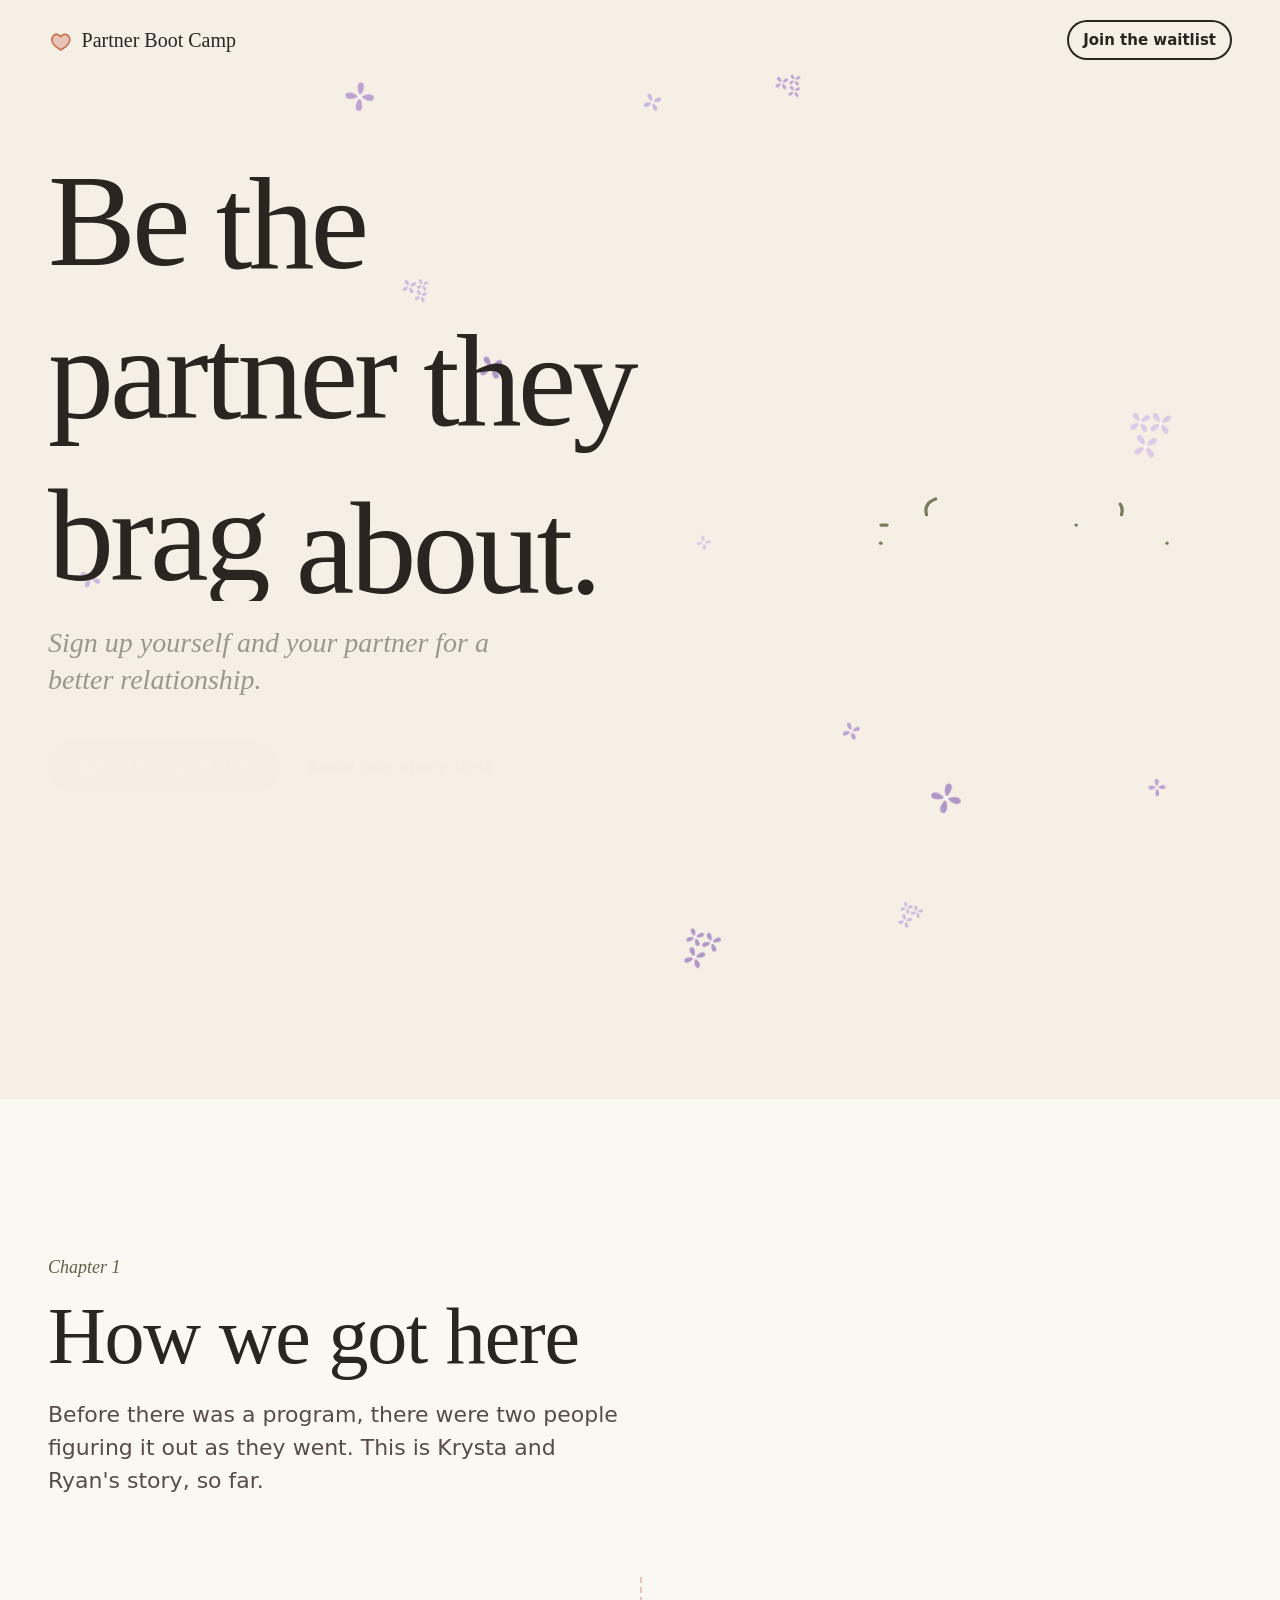
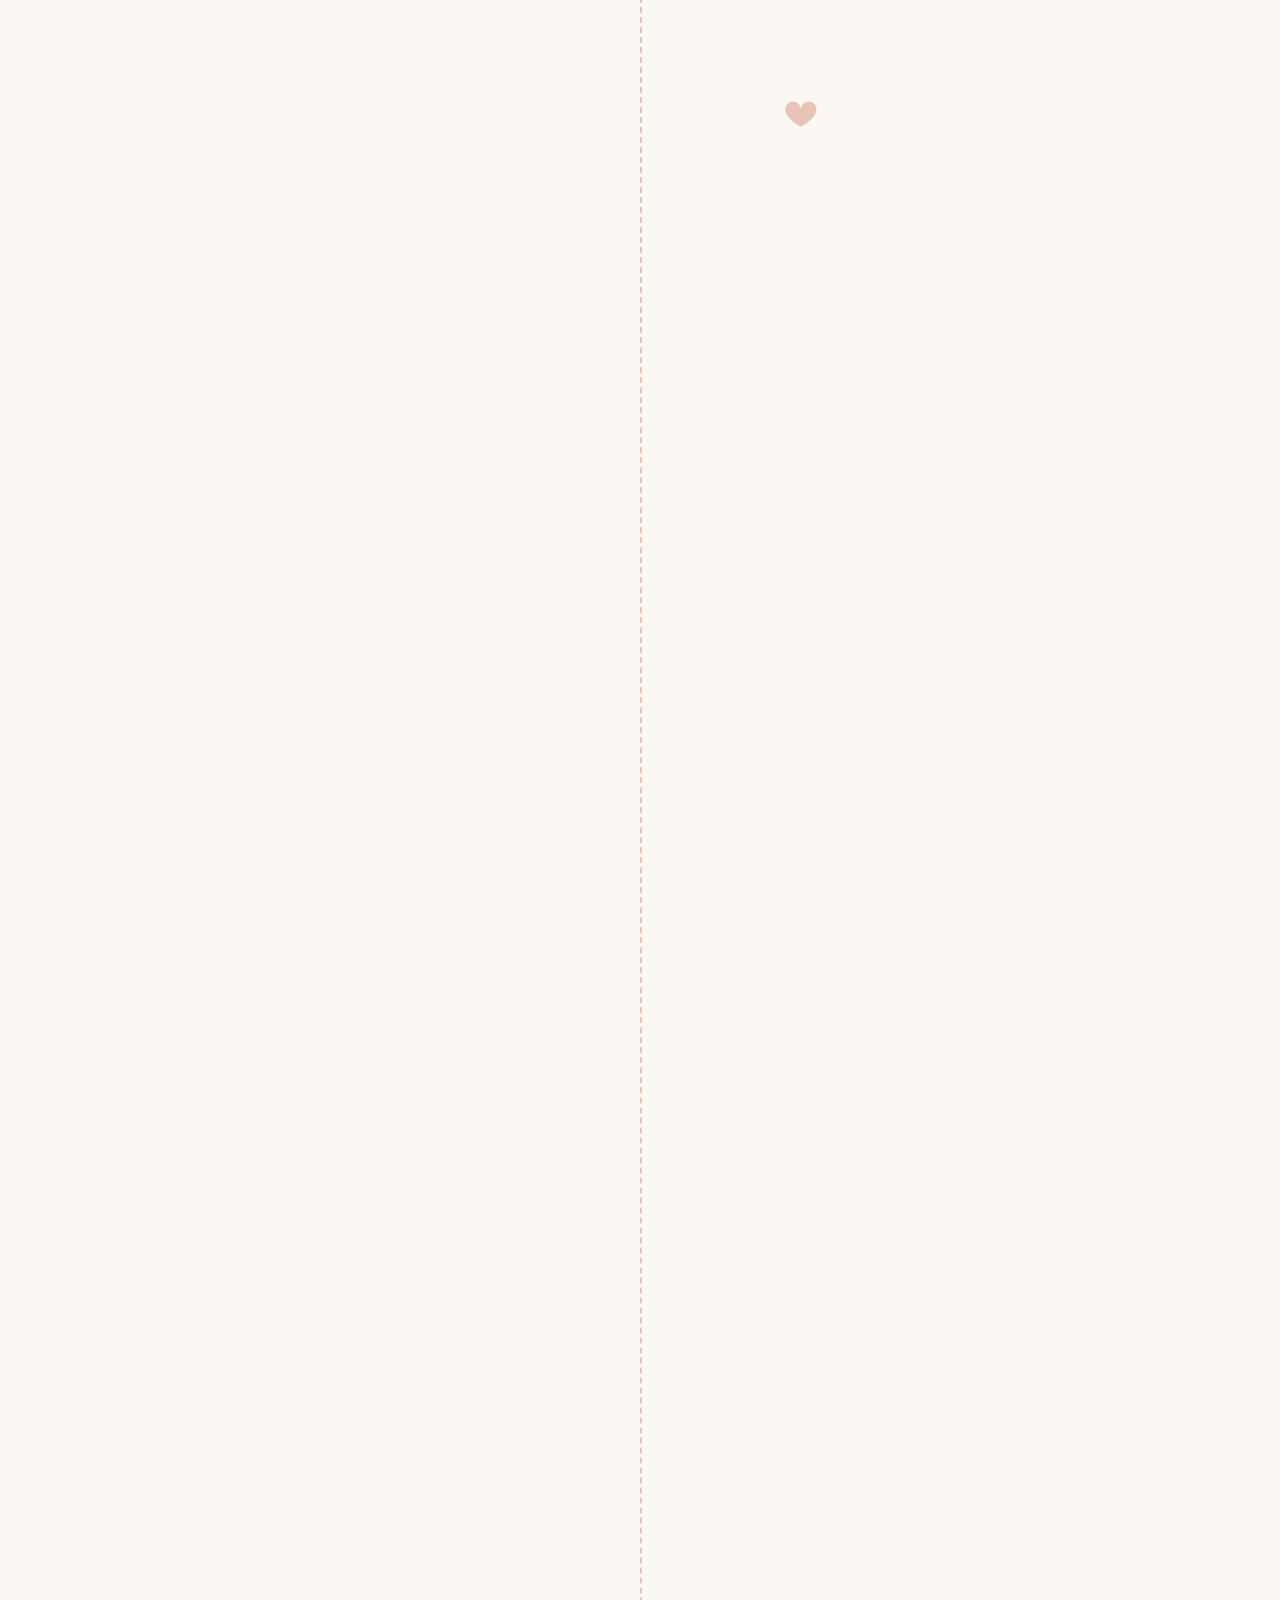
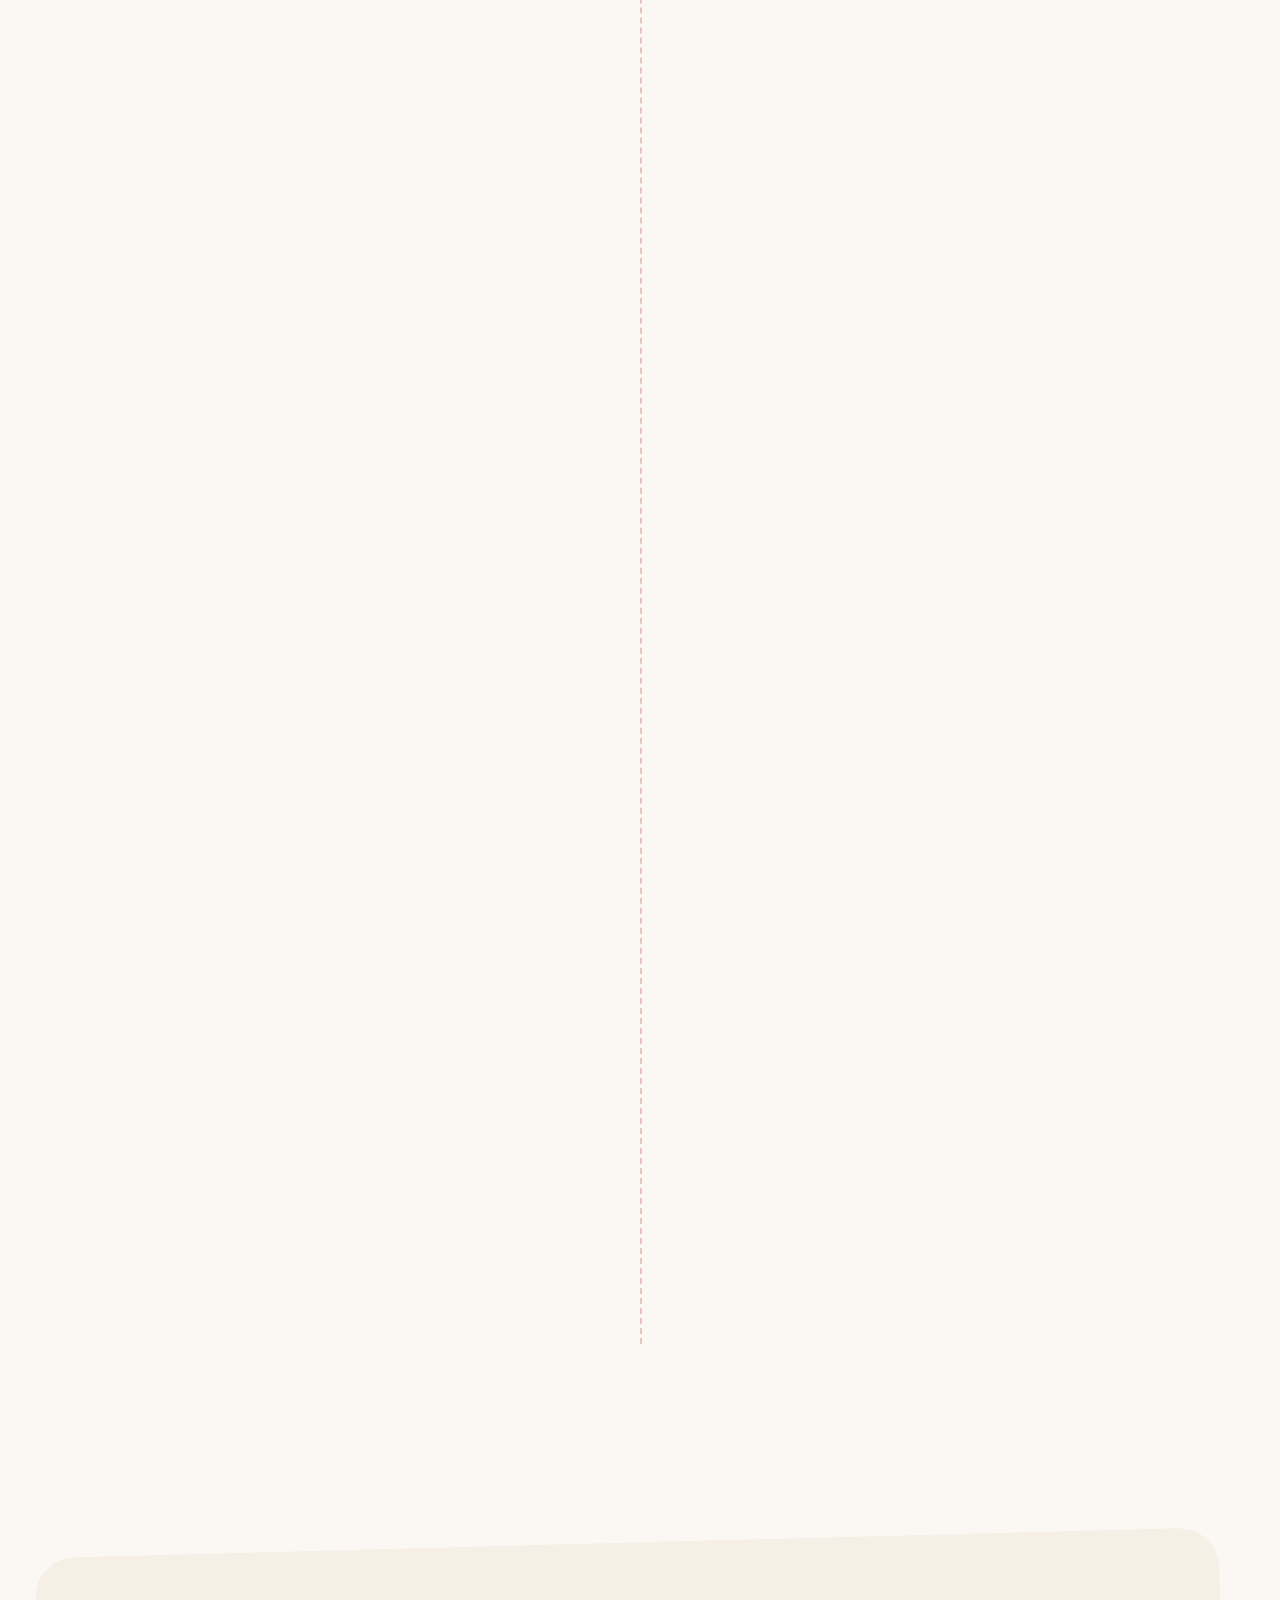
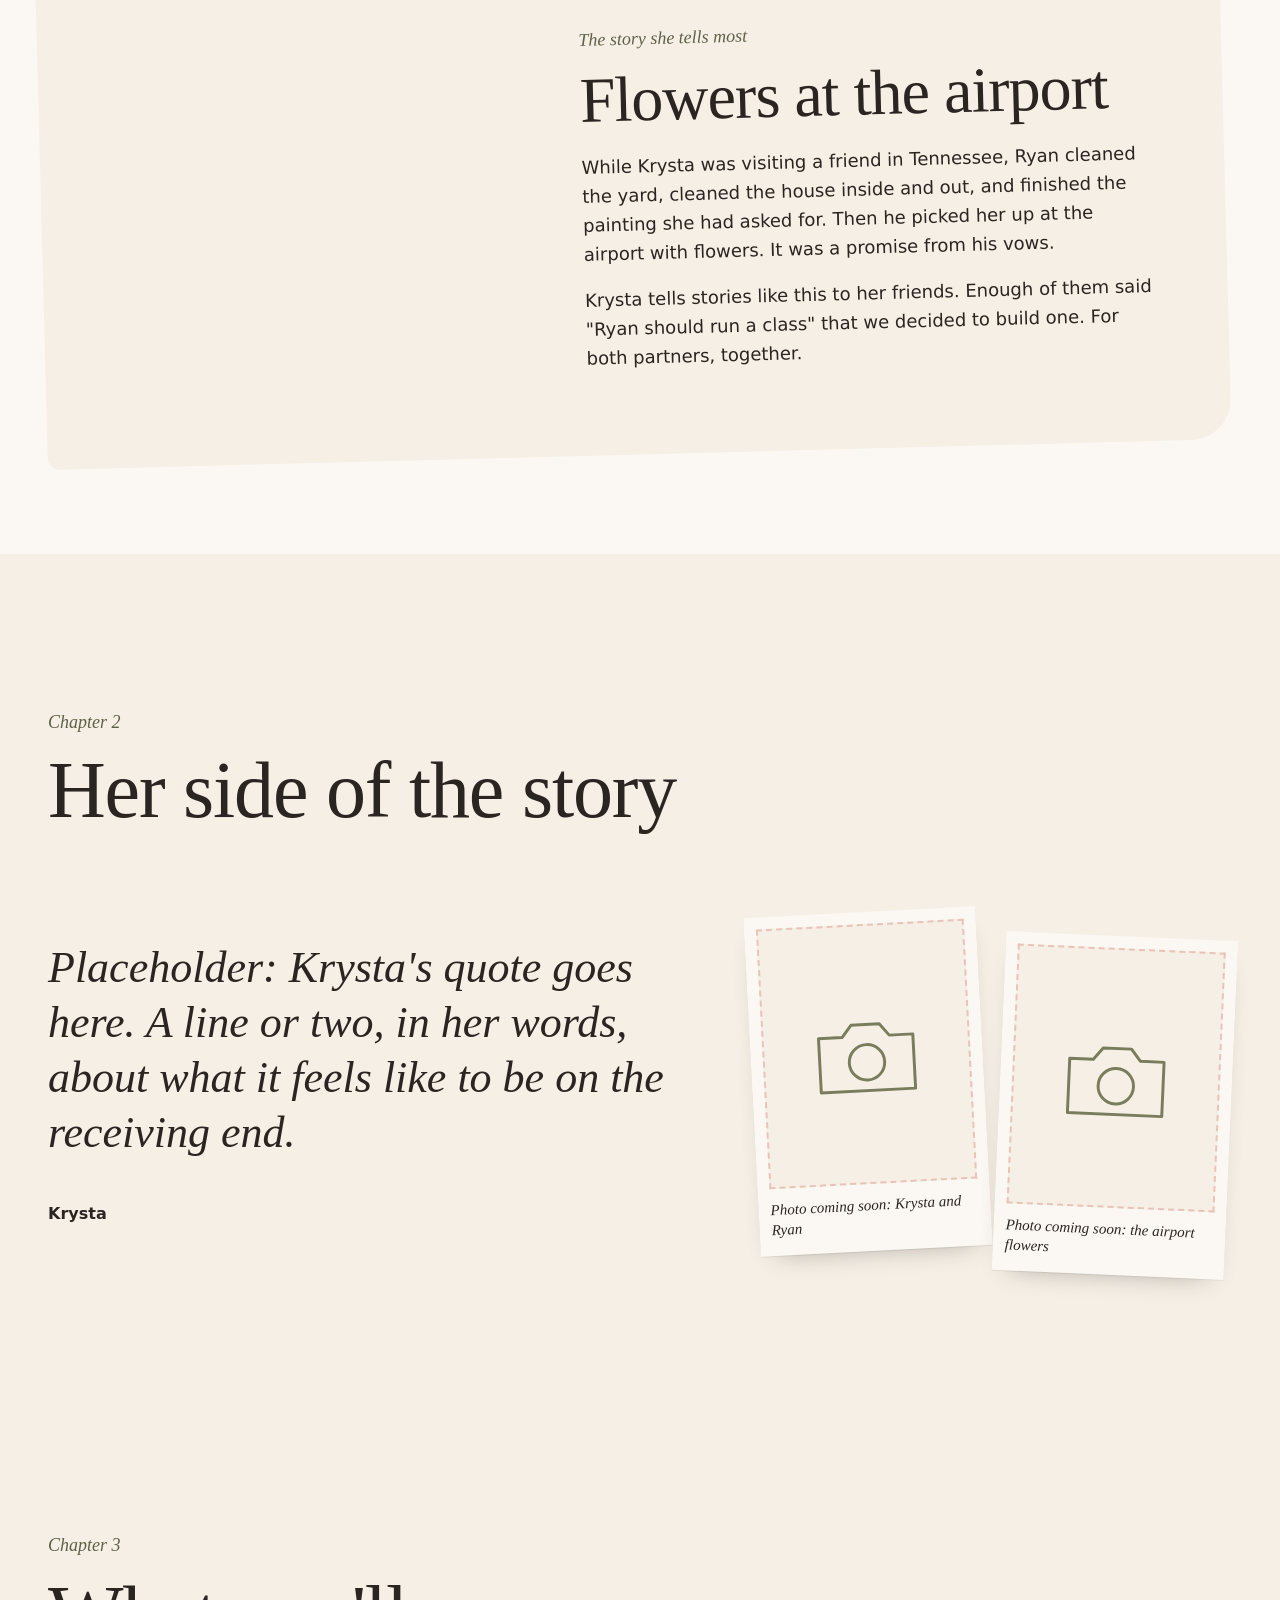
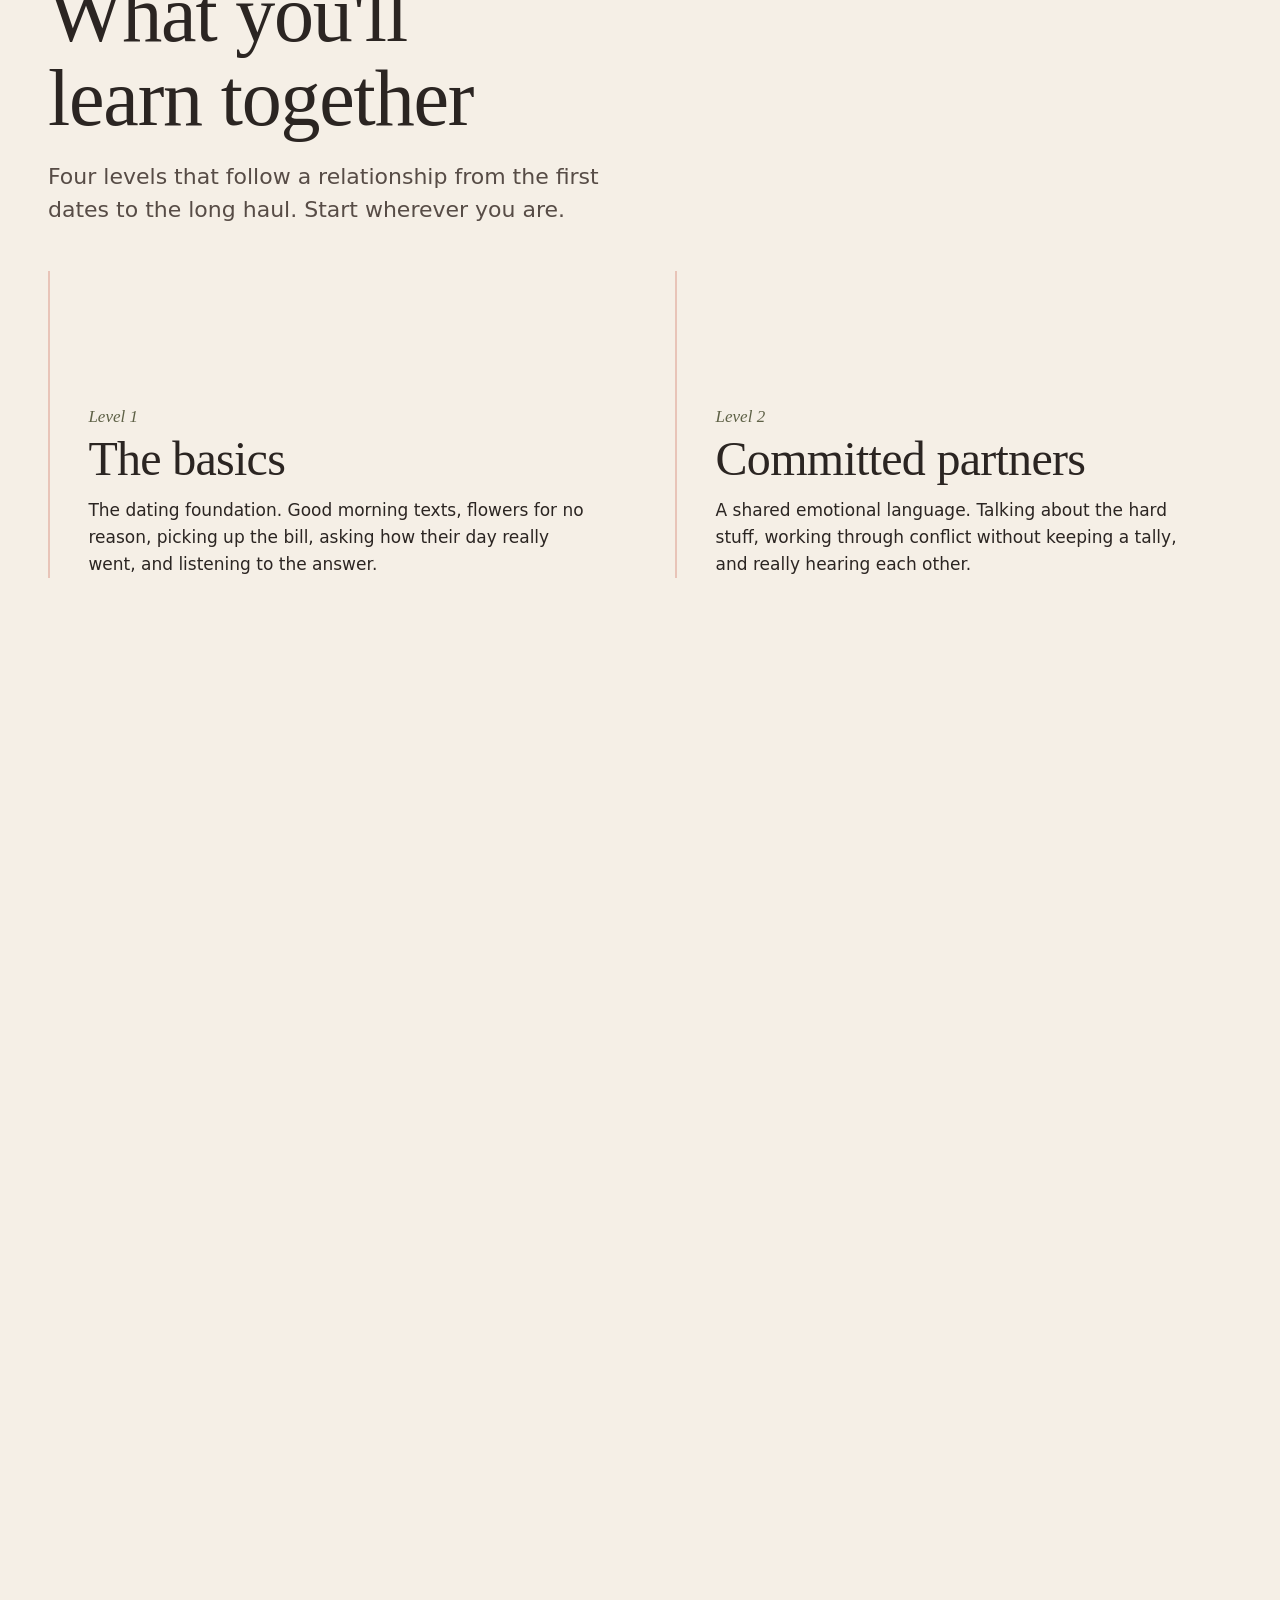
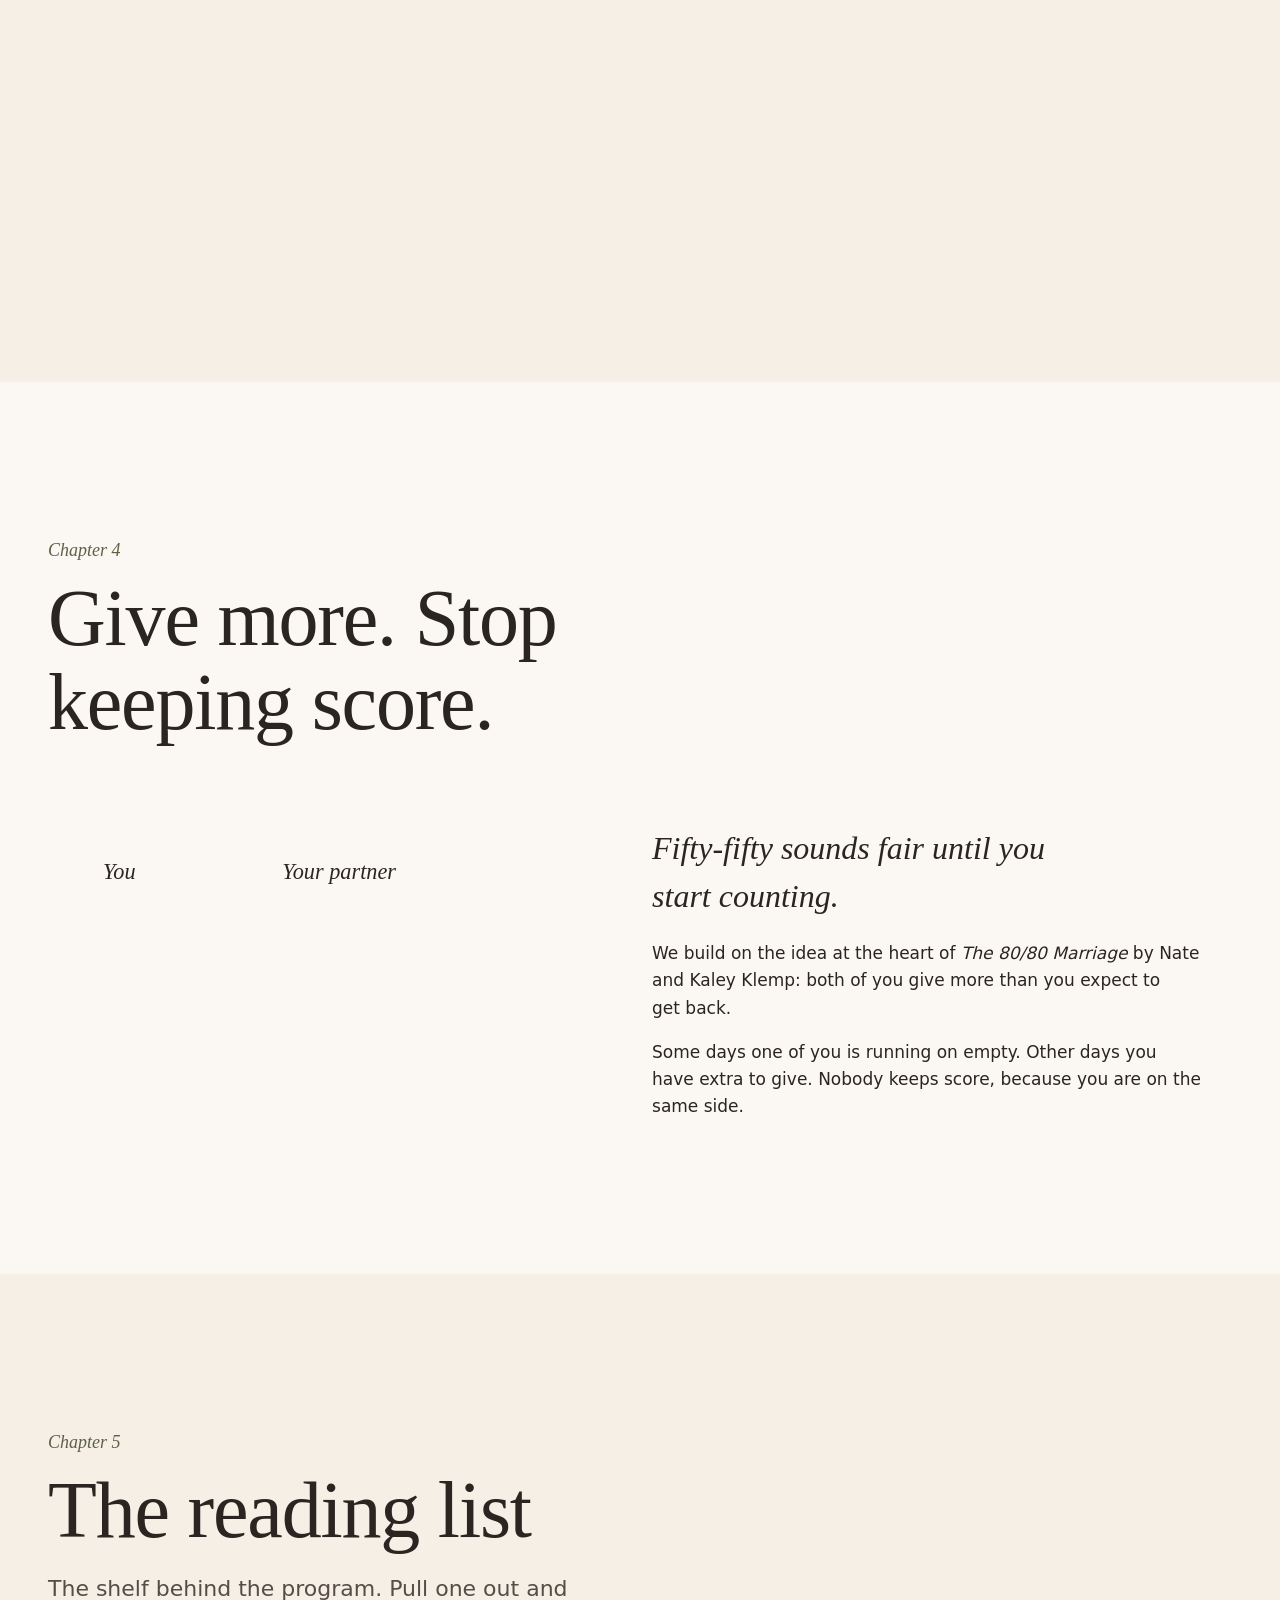
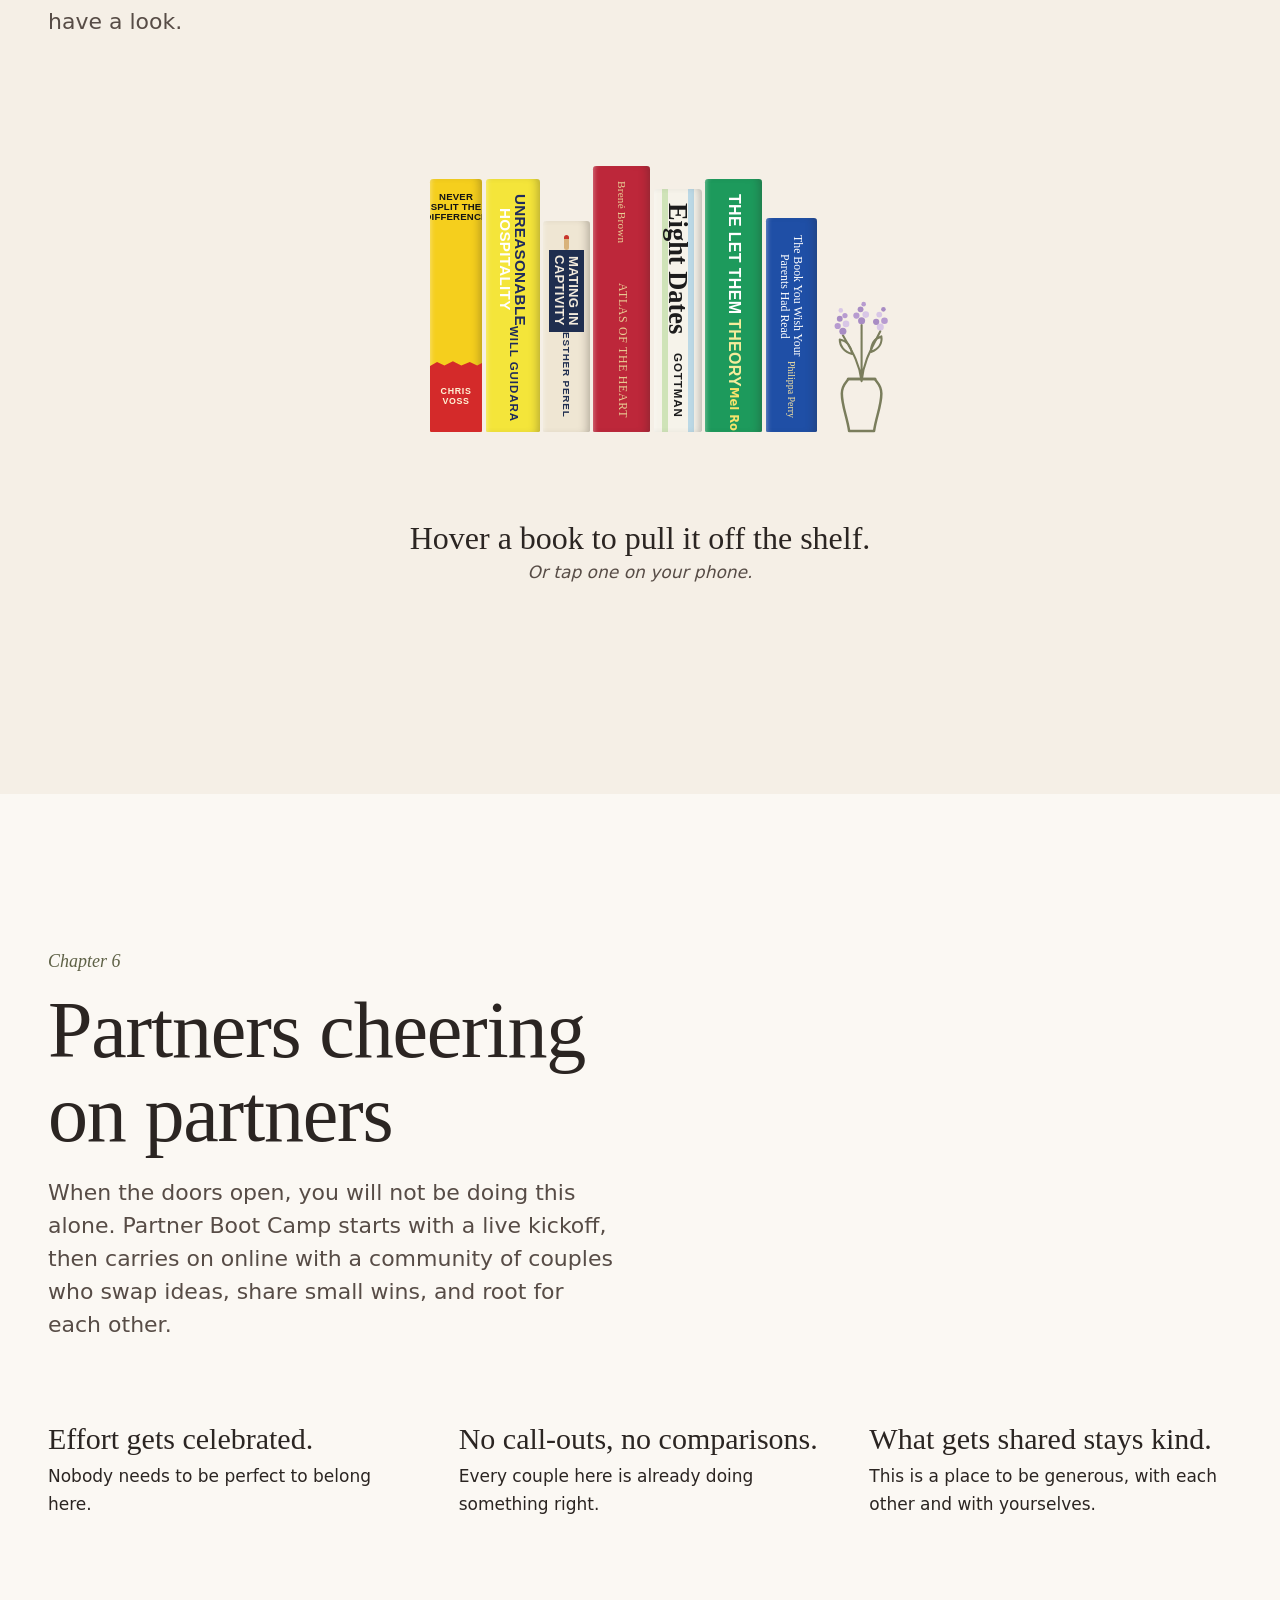
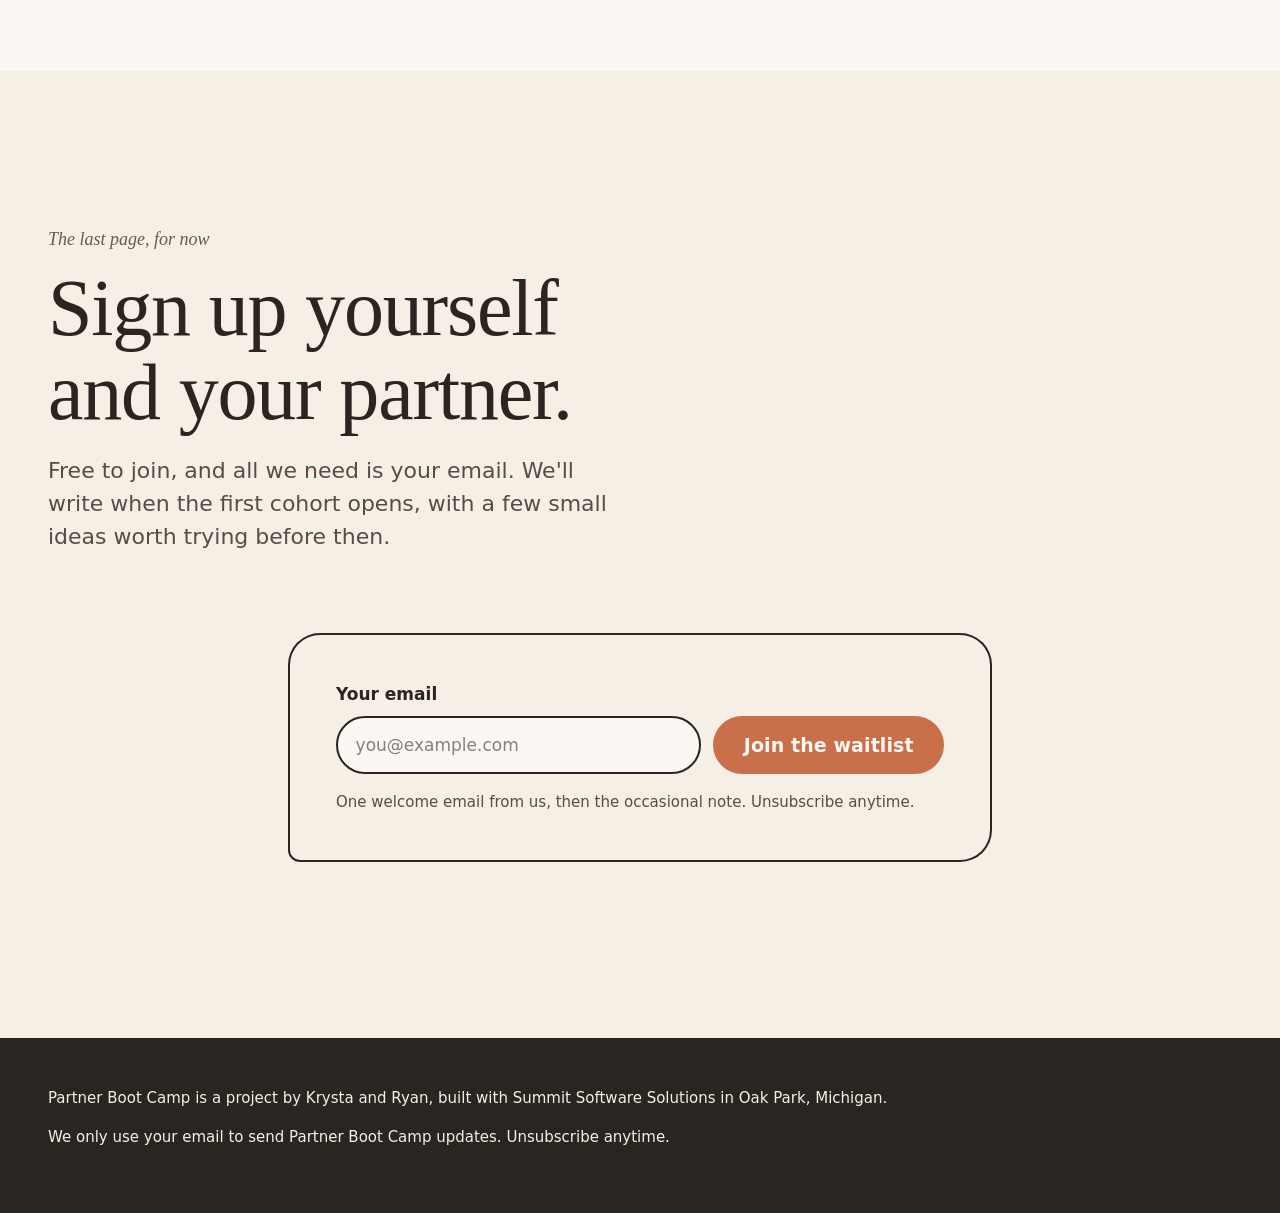
==== commit a5f030b8: "feat: email-only waitlist signup Drop the name field and the partner invite step to cut friction. Af" ====
--- a/index.html
+++ b/index.html
@@ -565,78 +565,35 @@
       <div class="chapter__head">
         <p class="chapter__num">The last page, for now</p>
         <h2 id="join-title">Sign up yourself and your partner.</h2>
-        <p class="lede">Free to join. We'll write when the first cohort opens, with a few small ideas worth trying before then.</p>
+        <p class="lede">Free to join, and all we need is your email. We'll write when the first cohort opens, with a few small ideas worth trying before then.</p>
       </div>
 
       <div class="signup" data-signup>
         <form class="signup__form" action="https://app.kit.com/forms/10077301/subscriptions" method="post" novalidate data-signup-form>
           <div class="signup__panel" data-panel="1">
-            <h3 class="signup__title">Start with you</h3>
-            <div class="field">
-              <label for="you-name">Your first name</label>
-              <input id="you-name" name="fields[first_name]" type="text" autocomplete="given-name" maxlength="60" required>
-            </div>
-            <div class="field">
-              <label for="you-email">Your email</label>
-              <input id="you-email" name="email_address" type="email" autocomplete="email" inputmode="email" required>
-            </div>
-            <div class="field field--trap" aria-hidden="true">
+            <label class="signup__label" for="you-email">Your email</label>
+            <div class="signup__row">
+              <input id="you-email" class="signup__input" name="email_address" type="email" autocomplete="email" inputmode="email" placeholder="you@example.com" required>
+              <button class="btn" type="submit" data-bloom>Join the waitlist</button>
+            </div>
+            <div class="field--trap" aria-hidden="true">
               <label for="you-website">Leave this empty</label>
               <input id="you-website" name="website" type="text" tabindex="-1" autocomplete="off">
             </div>
-            <button class="btn" type="submit" data-bloom data-step-next>Save my spot</button>
             <p class="signup__fine">One welcome email from us, then the occasional note. Unsubscribe anytime.</p>
           </div>
 
-          <div class="signup__panel" data-panel="2" hidden>
-            <h3 class="signup__title">Bring your person along.</h3>
-            <p class="signup__sub">Because you're already great together. Totally optional.</p>
-            <div class="signup__cols">
-              <div class="signup__fields">
-                <div class="field">
-                  <label for="partner-name">Their first name</label>
-                  <input id="partner-name" name="partner_name" type="text" autocomplete="off" maxlength="60">
-                </div>
-                <div class="field">
-                  <label for="partner-email">Their email</label>
-                  <input id="partner-email" name="partner_email" type="email" autocomplete="off" inputmode="email">
-                </div>
-                <div class="field">
-                  <label for="partner-note">A short note for them <span class="field__hint">(optional)</span></label>
-                  <textarea id="partner-note" name="partner_note" rows="3" maxlength="240"></textarea>
-                  <div class="nudges" role="group" aria-label="Note ideas">
-                    <button type="button" class="nudge" data-nudge="Saw this and thought of us.">Saw this and thought of us.</button>
-                    <button type="button" class="nudge" data-nudge="Let's be the couple everyone asks for advice.">Let's be the couple everyone asks for advice.</button>
-                    <button type="button" class="nudge" data-nudge="You and me, leveling up together.">You and me, leveling up together.</button>
-                  </div>
-                </div>
-              </div>
-              <div class="invite-preview" aria-label="Preview of the invite email">
-                <p class="invite-preview__label">Here's what they'll get</p>
-                <div class="letter">
-                  <p class="letter__subject">Someone who loves you wants to do this together</p>
-                  <p>Hey <span data-preview="partner">there</span>, it's Krysta and Ryan.</p>
-                  <p>Someone who loves you wants to do this together. <span data-preview="you">Your partner</span> just saved you a spot in Partner Boot Camp, and would love for you to join them.</p>
-                  <p class="letter__note" data-preview-note hidden>They left you a note: "<span data-preview="note"></span>"</p>
-                  <p><span class="letter__btn">Count me in</span></p>
-                  <p class="letter__fine">If they don't say yes, we won't write to them again.</p>
-                </div>
-              </div>
-            </div>
-            <div class="signup__actions">
-              <button class="btn" type="submit" data-bloom data-action="invite">Send the invite</button>
-              <button class="btn btn--quiet" type="submit" data-action="solo">Just me for now</button>
-            </div>
-          </div>
-
-          <div class="signup__panel signup__done" data-panel="3" hidden tabindex="-1">
+          <div class="signup__panel signup__done" data-panel="2" hidden tabindex="-1">
             <svg class="signup__done-art art" viewBox="0 0 120 120" aria-hidden="true">
               <path class="art__accent" d="M60 100 C 30 80, 22 64, 22 52 a18 18 0 0 1 38 -6 a18 18 0 0 1 38 6 c0 12 -8 28 -38 48 z"/>
               <path d="M14 20 v12 M8 26 h12 M104 18 v12 M98 24 h12 M108 80 v8 M104 84 h8"/>
             </svg>
-            <h3 class="signup__title" data-done-title>You're in, friend.</h3>
-            <p data-done-solo>Check your inbox for a welcome note from Krysta and Ryan. When you're ready to bring your person along, come back and send the invite.</p>
-            <p data-done-invite hidden>Check your inbox for a welcome note from Krysta and Ryan. We also sent <span data-done-partner>your partner</span> a warm invite. They're in as soon as they say yes.</p>
+            <h3 class="signup__title" data-done-title>You're in.</h3>
+            <div data-done-ok>
+              <p>Check your inbox for a welcome note from Krysta and Ryan.</p>
+              <p>Want your partner on the list too? Send them this page.</p>
+              <button class="btn btn--quiet" type="button" data-share>Share with your partner</button>
+            </div>
             <div class="signup__check" data-done-check hidden>
               <p><strong>One more step.</strong> Our email provider wants a quick check that you're a person. It opens in a new tab and takes a few seconds.</p>
               <div class="signup__check-links" data-check-links></div>
@@ -651,7 +608,7 @@
 
   <footer class="colophon">
     <p>Partner Boot Camp is a project by Krysta and Ryan, built with Summit Software Solutions in Oak Park, Michigan.</p>
-    <p>We only use your partner's email to send one invite. If they don't say yes, we won't write to them again.</p>
+    <p>We only use your email to send Partner Boot Camp updates. Unsubscribe anytime.</p>
   </footer>
 </body>
 </html>
--- a/css/styles.css
+++ b/css/styles.css
@@ -844,111 +844,58 @@
 /* Join */
 .join { padding-bottom: clamp(6rem, 14vw, 11rem); }
 .signup {
-  max-width: 60rem;
+  max-width: 44rem;
   margin: 0 auto;
 }
 .signup__form {
   position: relative;
-  padding: clamp(1.5rem, 5vw, 3.5rem);
+  padding: clamp(1.5rem, 5vw, 3rem);
   background: var(--cream);
   border-radius: 2rem 2rem 2rem 0.75rem;
   box-shadow: inset 0 0 0 2px var(--ink);
 }
 .signup__panel[hidden] { display: none; }
-.signup__title {
-  font-size: clamp(1.875rem, 4vw, 2.75rem);
-  margin-bottom: 1.5rem;
-}
-.signup__sub { margin: -0.75rem 0 1.75rem; color: var(--ink-soft); }
-.signup__fine { margin-top: 1rem; font-size: 0.9375rem; color: var(--ink-soft); }
-.field { margin-bottom: 1.25rem; max-width: 28rem; }
-.field label {
+.signup__label {
   display: block;
+  margin-bottom: 0.5rem;
   font-weight: 600;
-  margin-bottom: 0.4rem;
-}
-.field__hint { font-weight: 400; color: var(--ink-soft); }
-.field input, .field textarea {
-  width: 100%;
-  padding: 0.85rem 1rem;
+}
+.signup__row {
+  display: flex;
+  flex-wrap: wrap;
+  gap: 0.75rem;
+}
+.signup__input {
+  flex: 1 1 16rem;
+  min-width: 0;
+  min-height: 3.25rem;
+  padding: 0.85rem 1.1rem;
   border: 2px solid var(--ink);
-  border-radius: 0.9rem;
+  border-radius: var(--radius-pill);
   background: var(--paper);
   color: var(--ink);
   font: inherit;
   transition: border-color 0.25s ease, box-shadow 0.25s ease;
 }
-.field textarea { resize: vertical; min-height: 6rem; }
-.field input:focus, .field textarea:focus {
+.signup__input::placeholder { color: var(--ink-soft); opacity: 0.7; }
+.signup__input:focus {
   outline: none;
   border-color: var(--terracotta);
   box-shadow: 0 0 0 4px var(--blush);
 }
-.field input[aria-invalid="true"] { border-color: var(--terracotta); }
+.signup__input[aria-invalid="true"] { border-color: var(--terracotta); }
+.signup__row .btn { flex: 0 0 auto; }
+.signup__title {
+  font-size: clamp(1.875rem, 4vw, 2.75rem);
+  margin-bottom: 1rem;
+}
+.signup__fine { margin-top: 1rem; font-size: 0.9375rem; color: var(--ink-soft); }
 .field--trap {
   position: absolute;
   left: -10000px;
   width: 1px;
   height: 1px;
   overflow: hidden;
-}
-.nudges {
-  display: flex;
-  flex-wrap: wrap;
-  gap: 0.5rem;
-  margin-top: 0.75rem;
-}
-.nudge {
-  padding: 0.45rem 0.85rem;
-  border: 0;
-  border-radius: var(--radius-pill);
-  background: var(--paper);
-  box-shadow: inset 0 0 0 1.5px var(--olive-deep);
-  color: var(--ink);
-  font: 500 0.875rem/1.2 var(--sans);
-  cursor: pointer;
-  transition: background 0.25s ease;
-}
-.nudge:hover { background: var(--blush); }
-.signup__cols {
-  display: grid;
-  gap: 2rem;
-}
-.invite-preview__label {
-  font-family: var(--serif);
-  font-style: italic;
-  color: var(--olive-deep);
-  margin-bottom: 0.5rem;
-}
-.letter {
-  padding: 1.5rem;
-  background: var(--paper);
-  border-radius: 1.25rem;
-  box-shadow: 0 1px 0 rgba(43, 37, 34, 0.08), 0 18px 36px -24px rgba(43, 37, 34, 0.5);
-  font-size: 0.975rem;
-  transform: rotate(0.6deg);
-}
-.letter__subject {
-  font-weight: 700;
-  padding-bottom: 0.75rem;
-  border-bottom: 1px solid var(--blush);
-}
-.letter [data-preview] { font-weight: 600; }
-.letter__note { font-family: var(--serif); font-style: italic; }
-.letter__btn {
-  display: inline-block;
-  padding: 0.5rem 1.1rem;
-  border-radius: var(--radius-pill);
-  background: var(--terracotta);
-  color: var(--paper);
-  font-weight: 700;
-}
-.letter__fine { font-size: 0.85rem; color: var(--ink-soft); }
-.signup__actions {
-  display: flex;
-  flex-wrap: wrap;
-  gap: 1rem;
-  margin-top: 2rem;
 }
 .signup__error {
   margin-top: 1.25rem;
@@ -961,6 +908,8 @@
 .signup__done:focus { outline: none; }
 .signup__done-art { width: 7rem; margin: 0 auto 1.5rem; }
 .signup__done p { max-width: 30rem; margin-left: auto; margin-right: auto; }
+.signup__done [data-done-ok] .btn { margin-top: 0.5rem; }
+.signup__done [data-done-ok][hidden] { display: none; }
 .signup__check {
   max-width: 32rem;
   margin: 1.75rem auto 0;
@@ -977,8 +926,8 @@
   gap: 0.75rem;
   margin-top: 1rem;
 }
-@media (min-width: 900px) {
-  .signup__cols { grid-template-columns: 1fr 1fr; gap: 3rem; align-items: start; }
+@media (max-width: 480px) {
+  .signup__row .btn { flex: 1 1 100%; }
 }
 
 .burst {
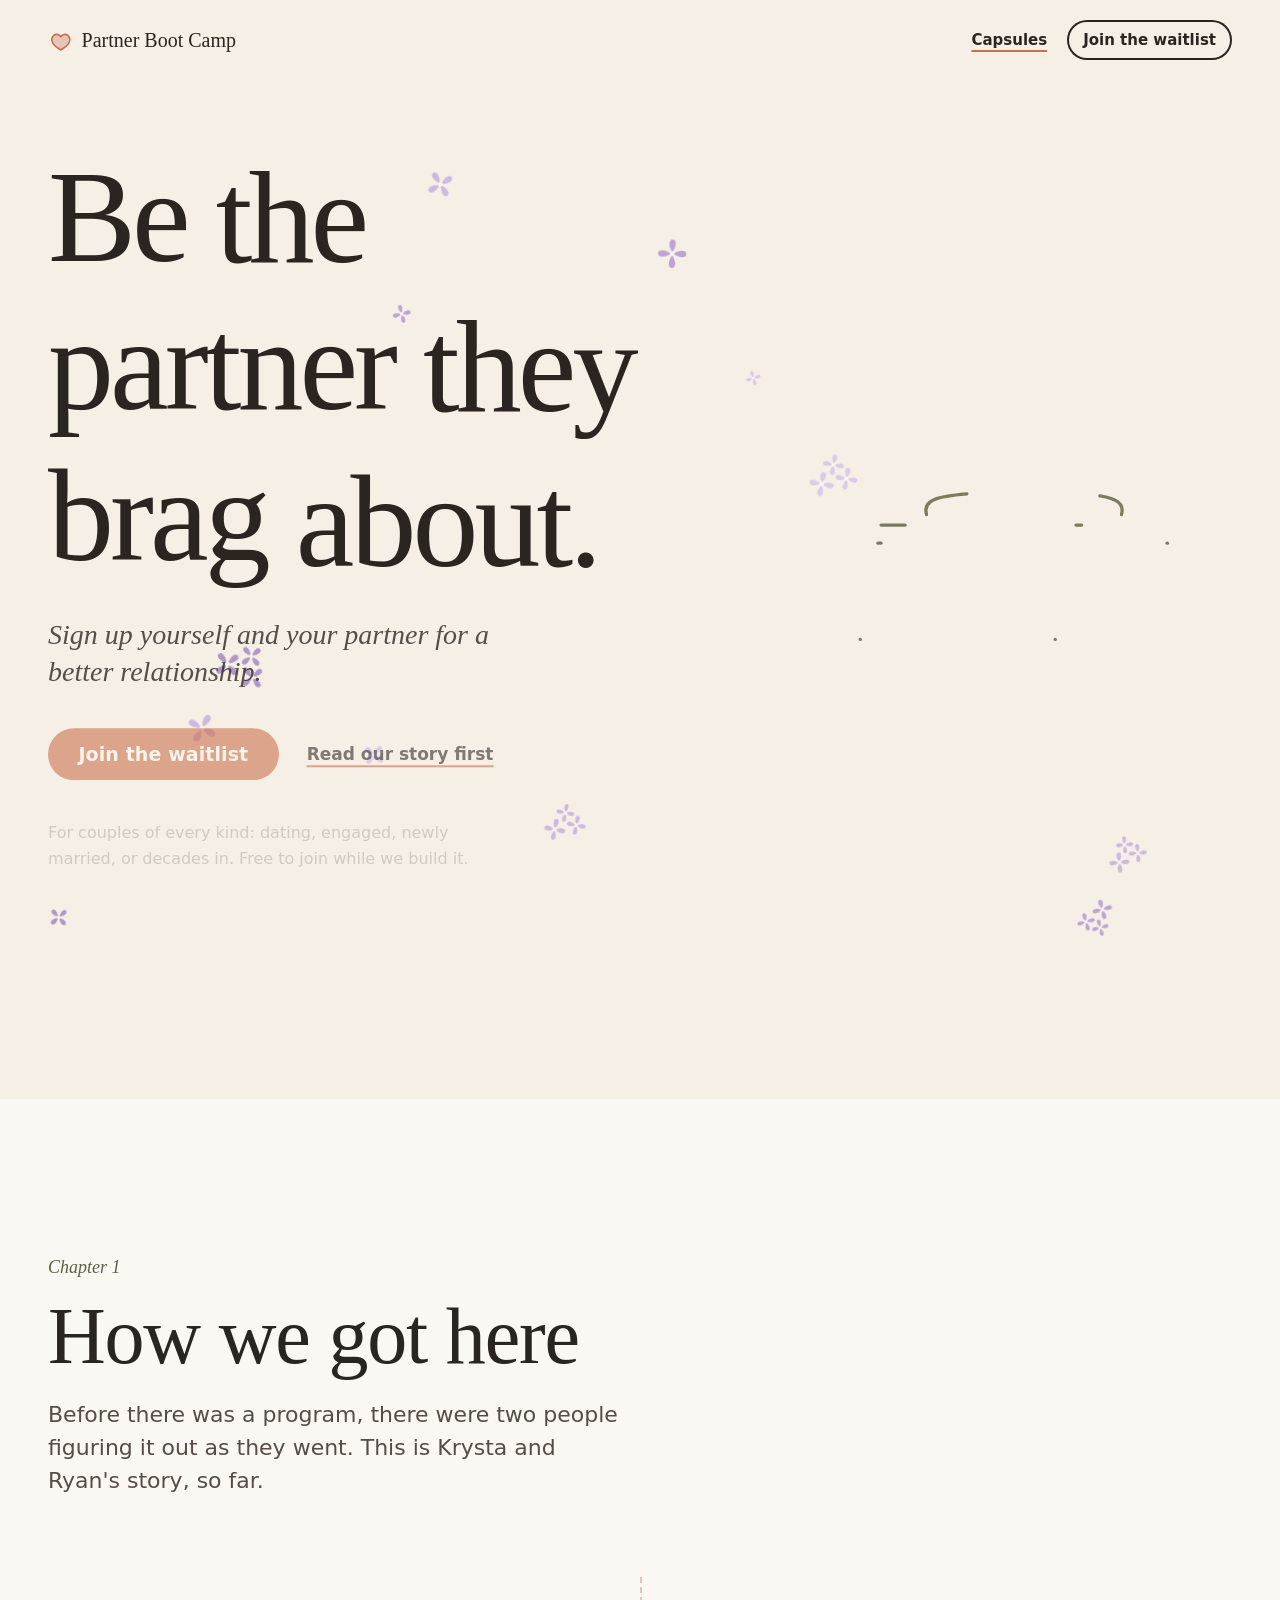
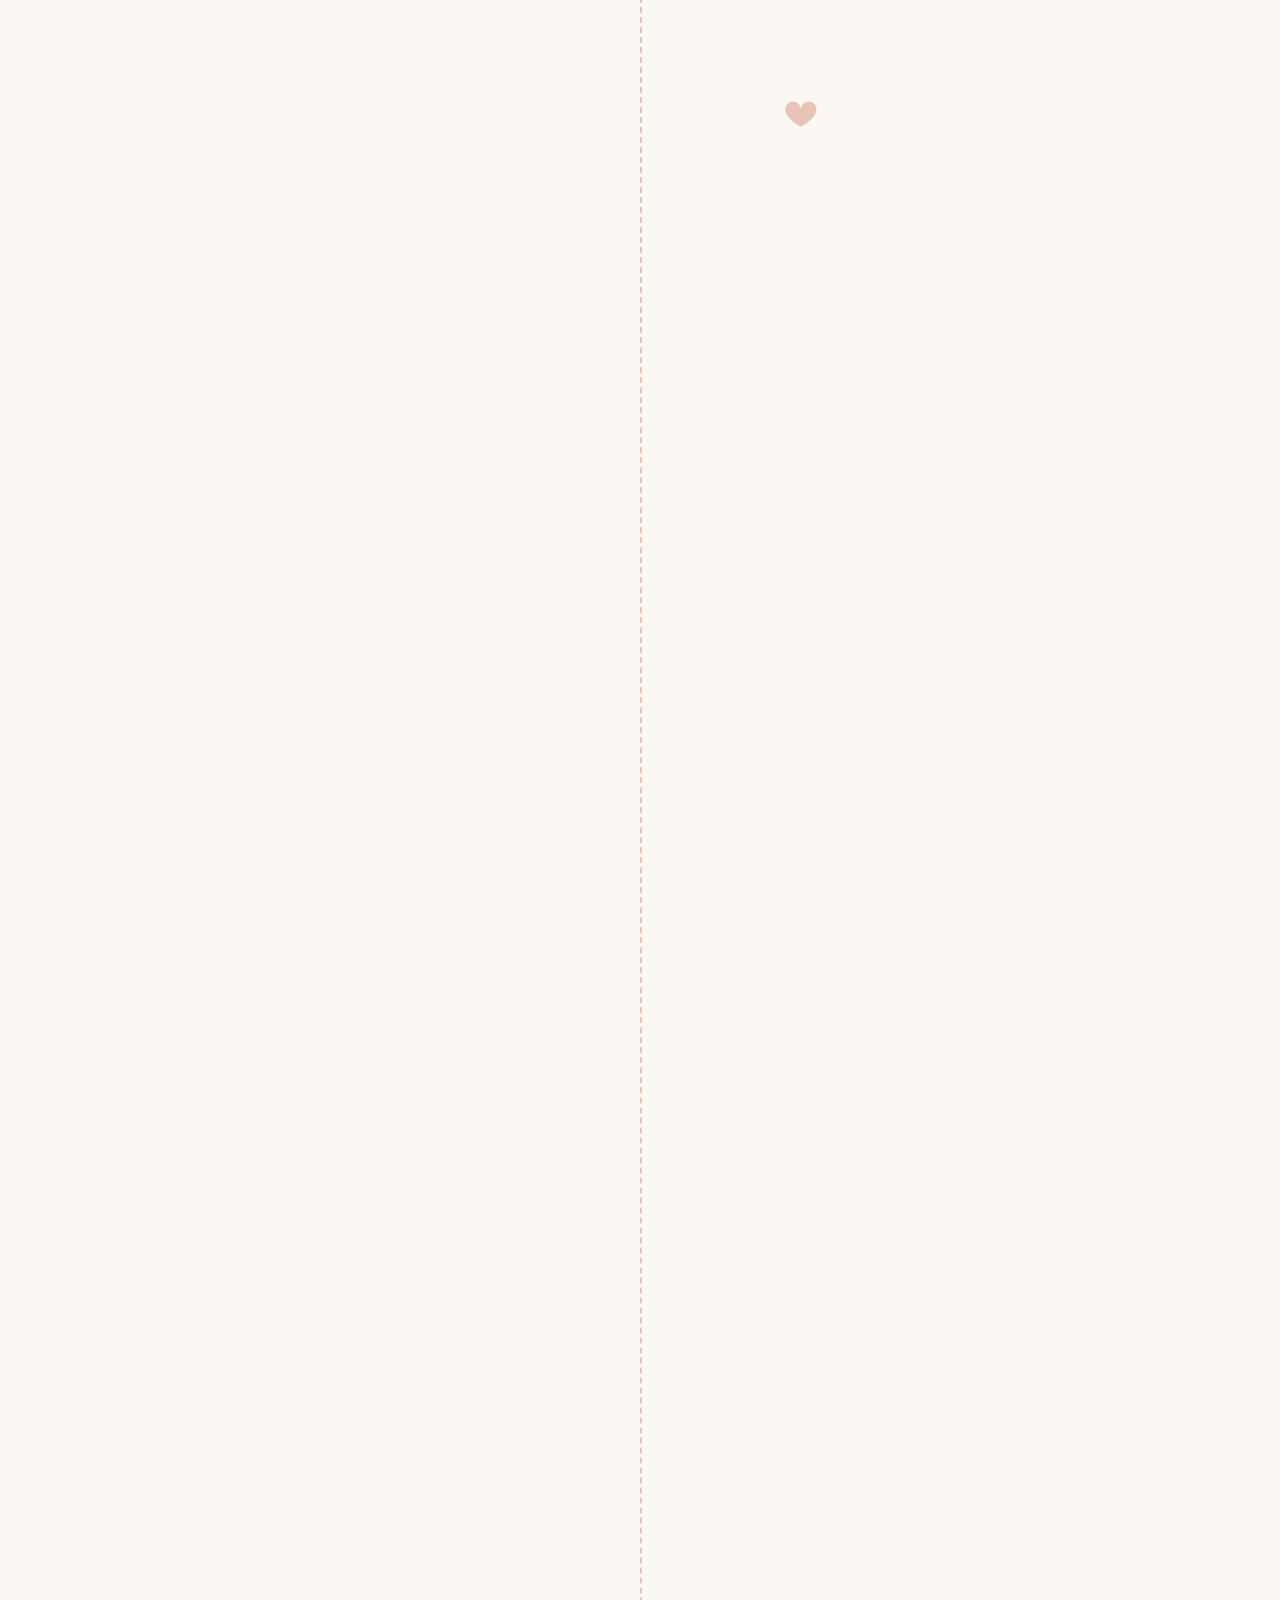
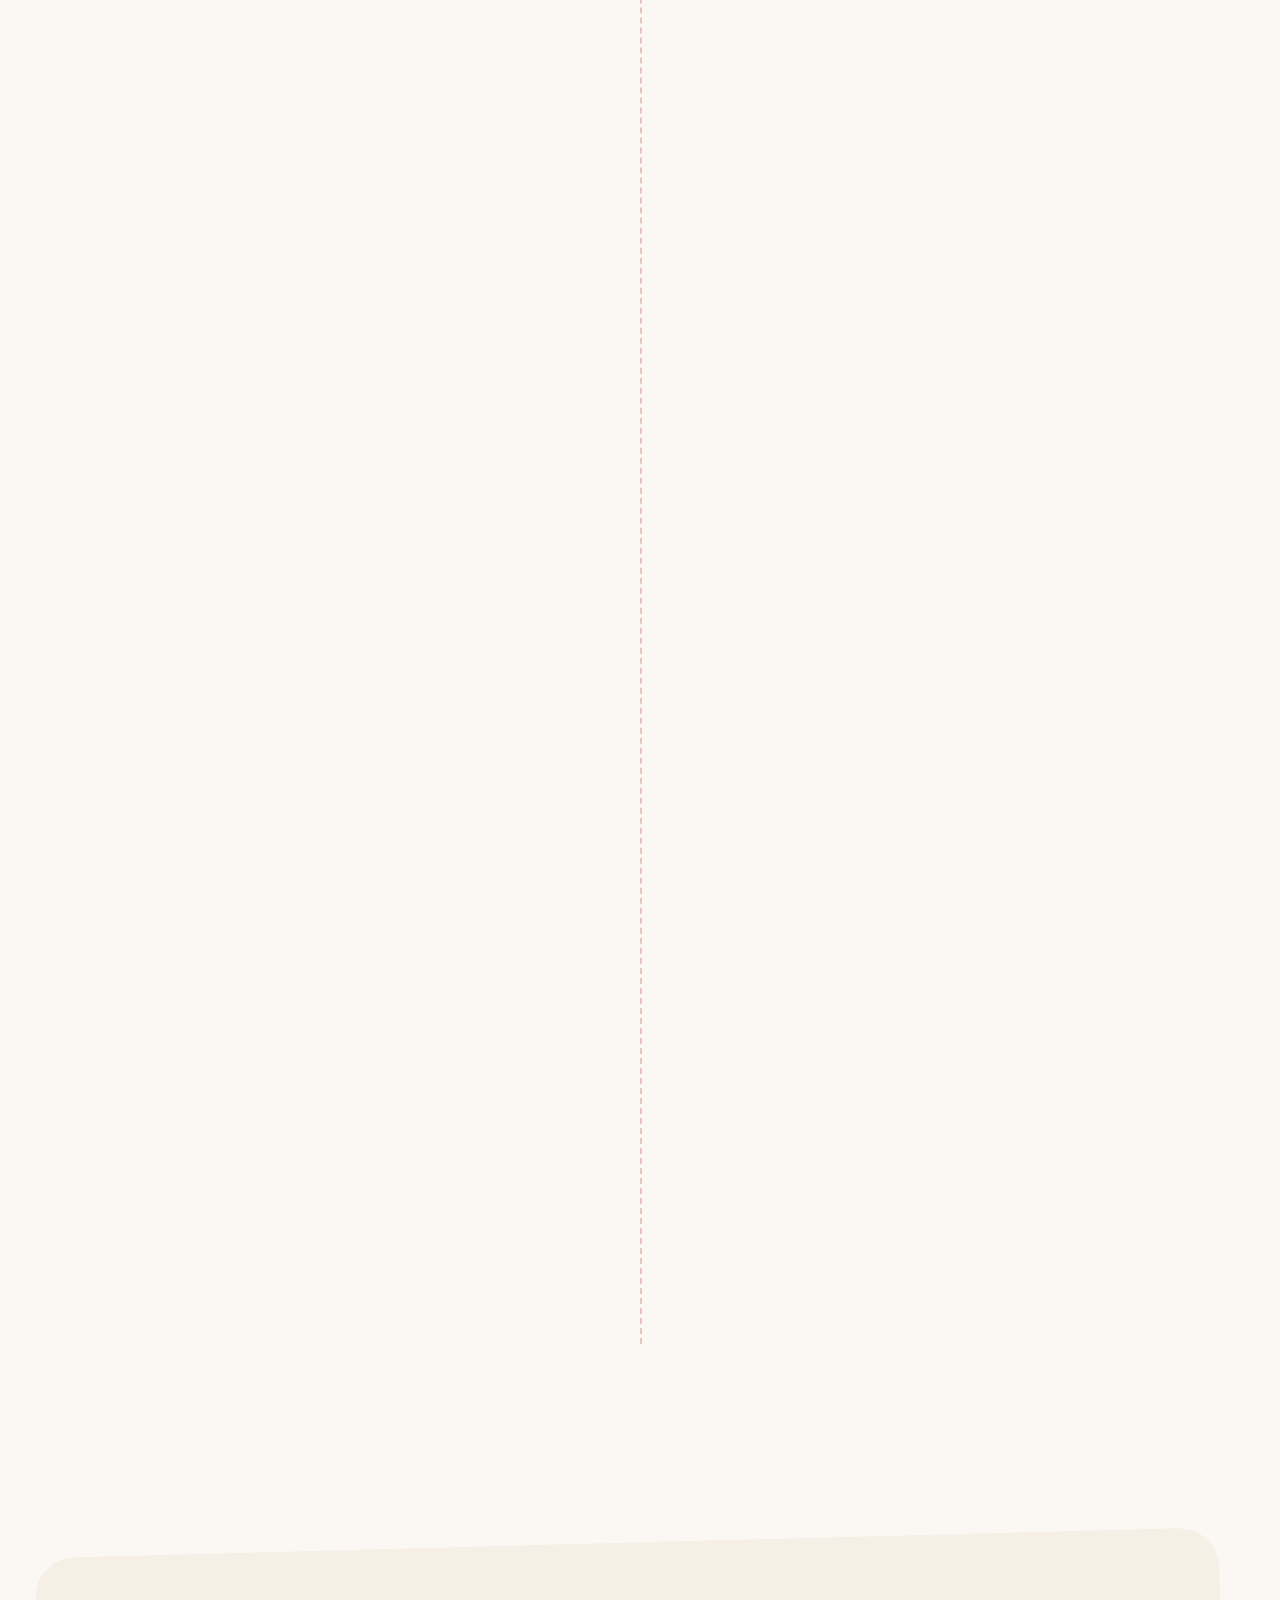
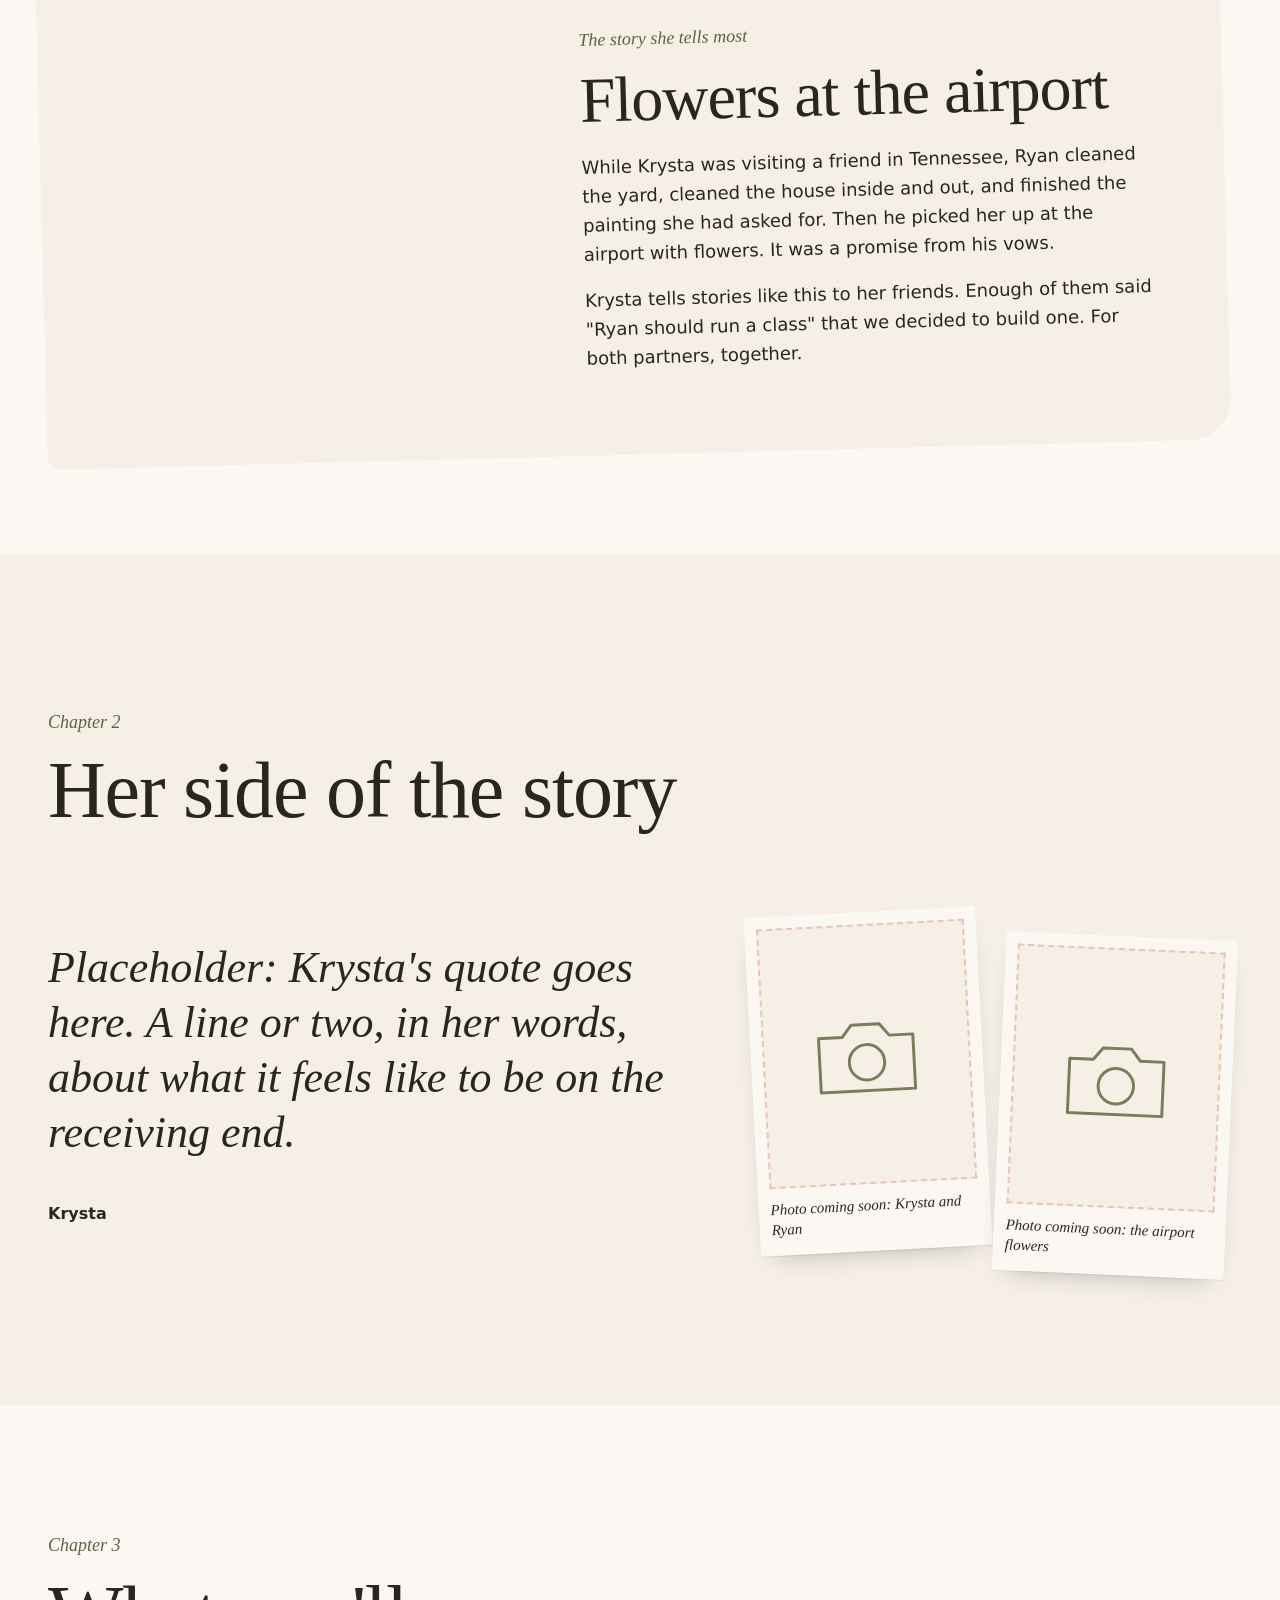
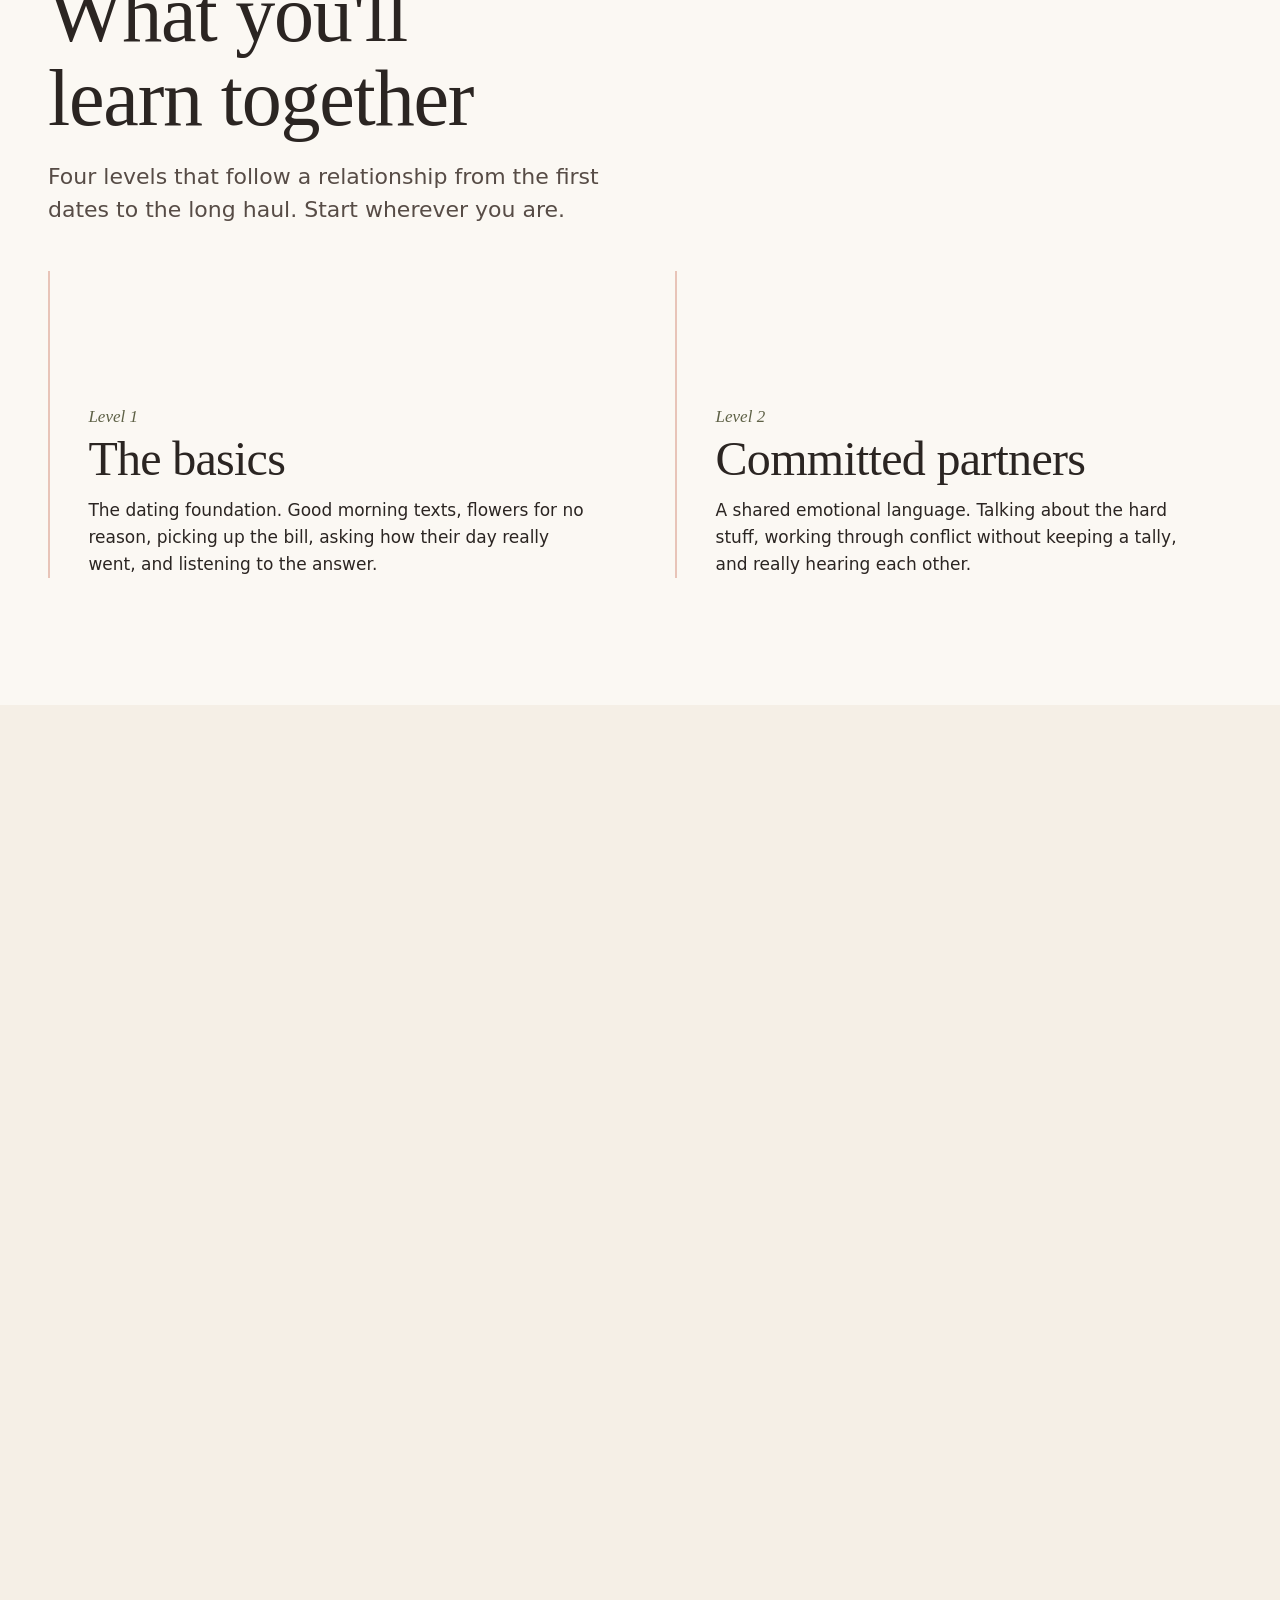
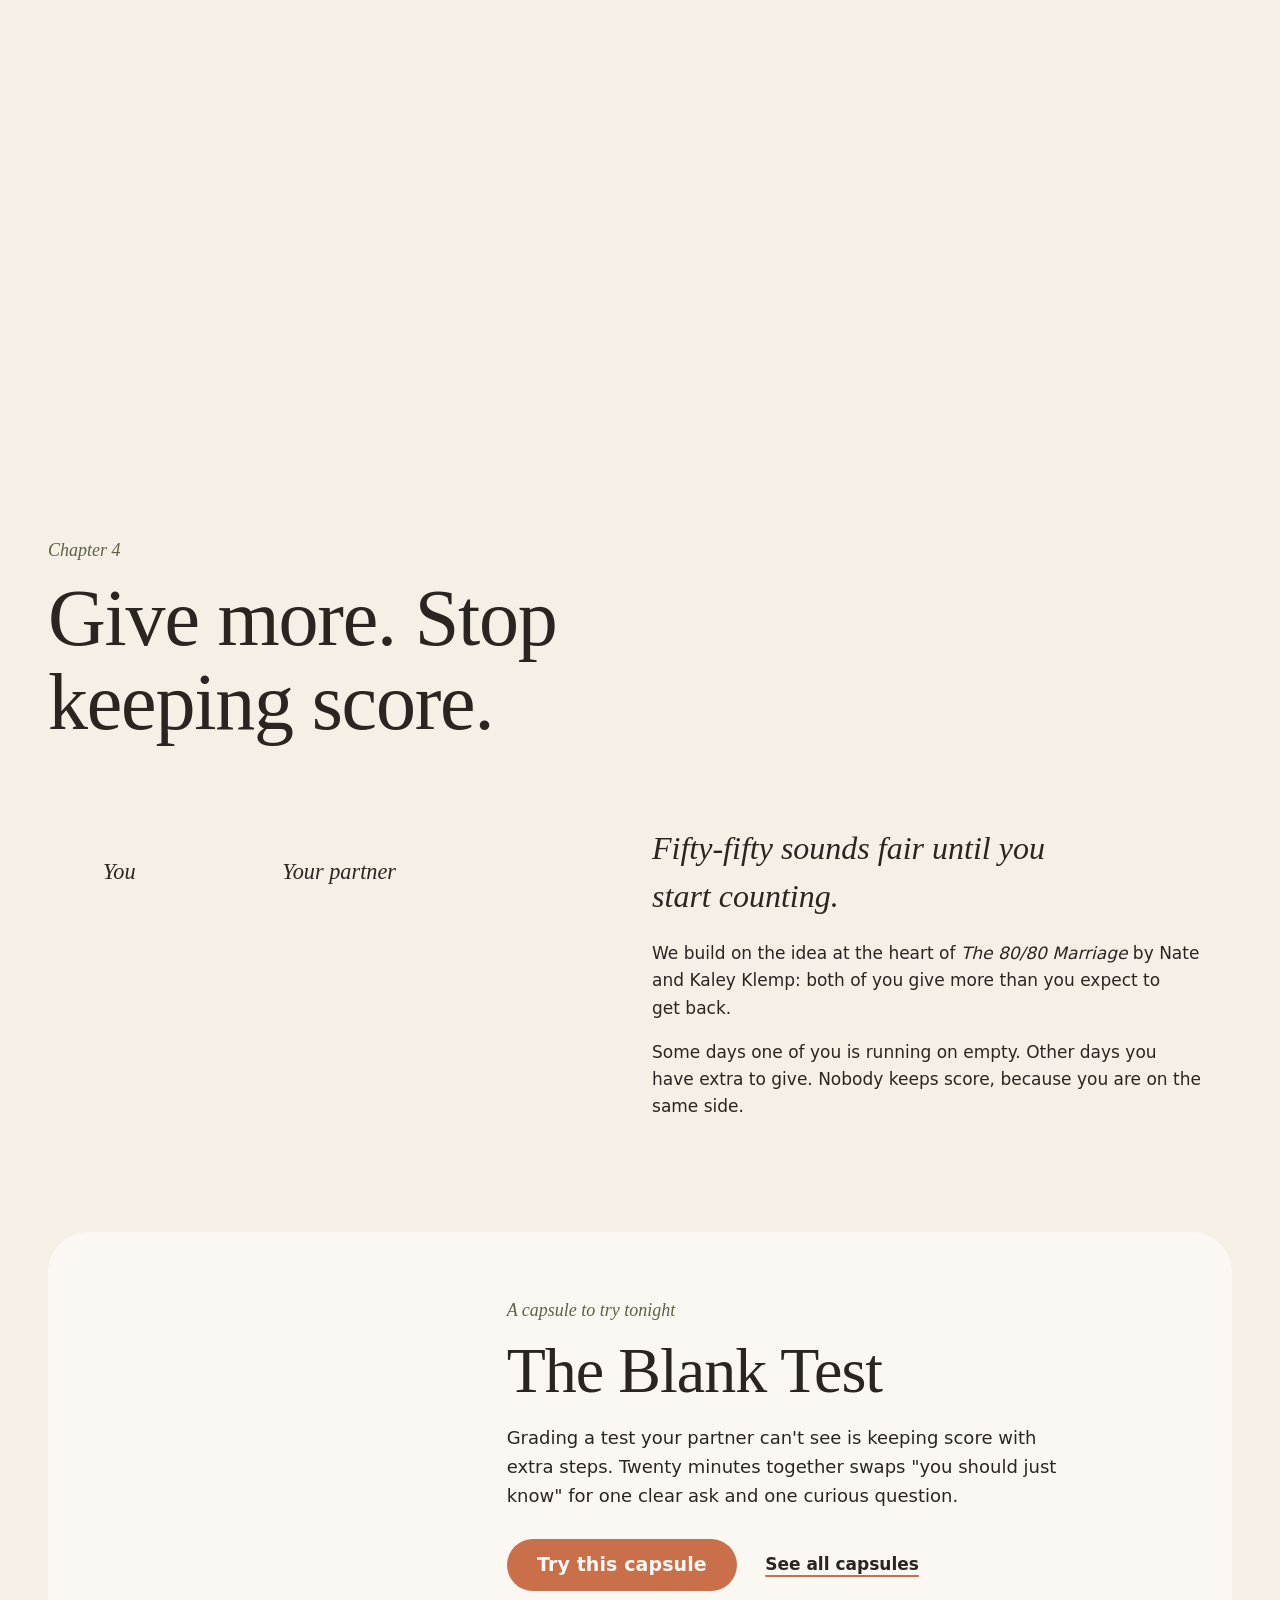
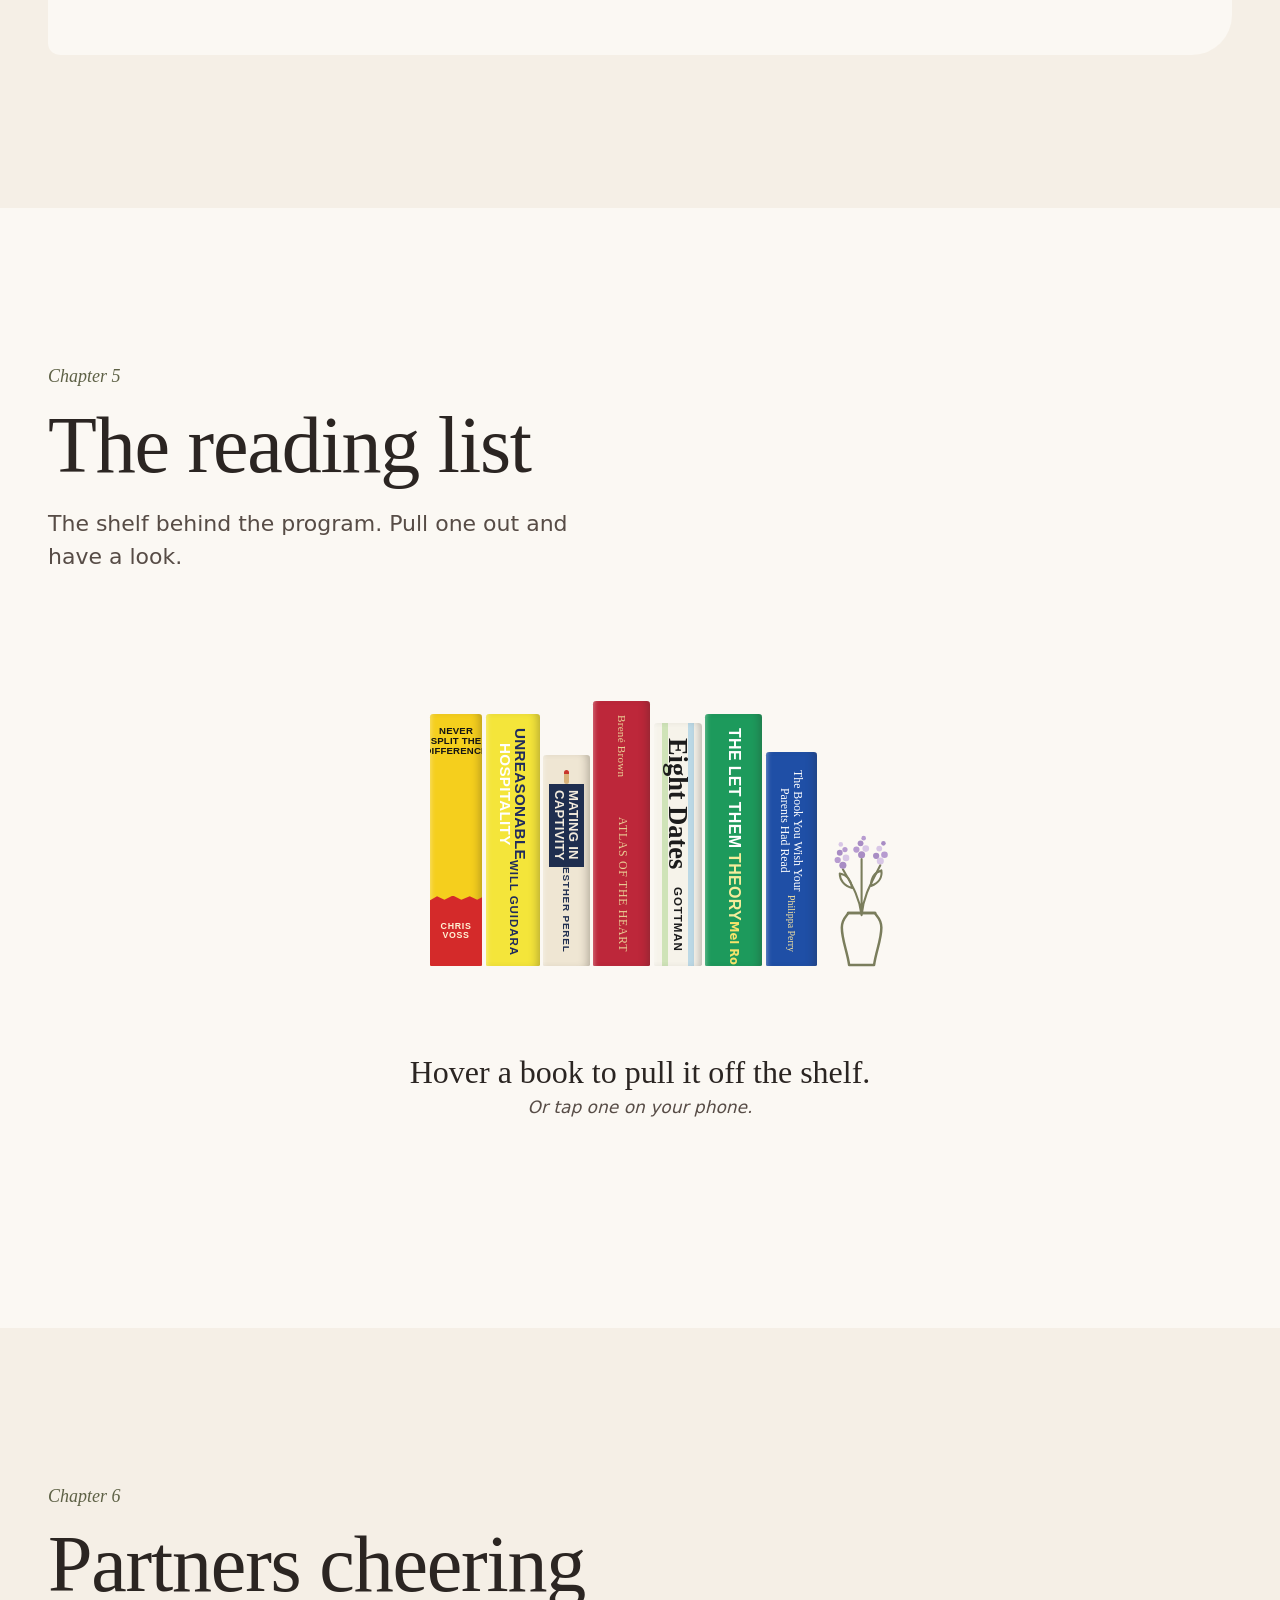
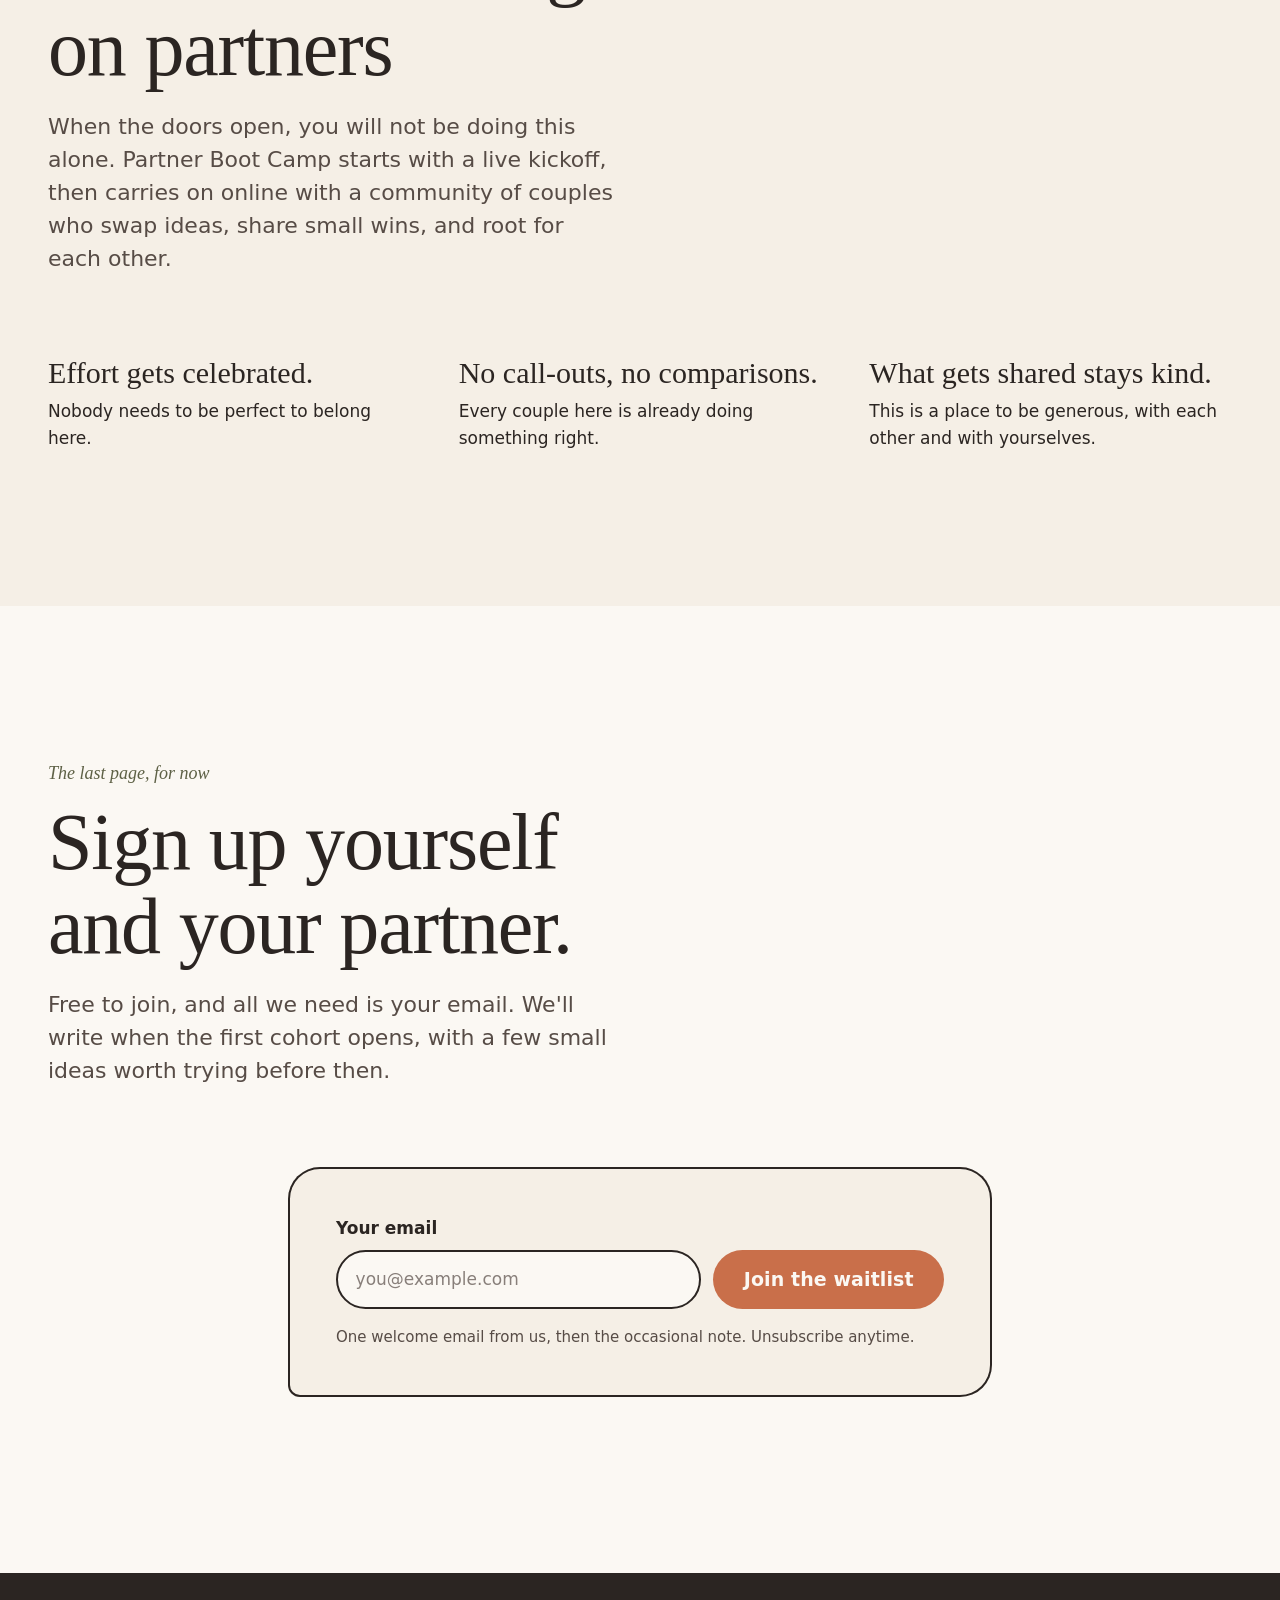
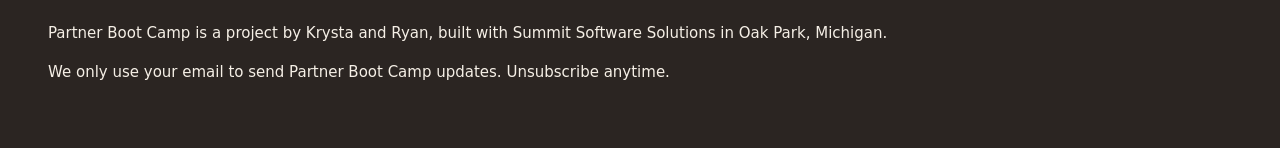
==== commit d5117edf: "feat: add learning capsules with The Blank Test Add a capsule library at capsules/ and the first cap" ====
--- a/index.html
+++ b/index.html
@@ -37,7 +37,10 @@
       <svg class="wordmark__mark" viewBox="0 0 40 40" aria-hidden="true"><path d="M8 26 C 2 16, 12 6, 20 15 C 28 6, 38 16, 32 26 C 28 32, 22 34, 20 36 C 18 34, 12 32, 8 26 Z"/></svg>
       <span>Partner Boot Camp</span>
     </a>
-    <a class="masthead__cta" href="#join">Join the waitlist</a>
+    <div class="masthead__nav">
+      <a class="masthead__link" href="capsules/">Capsules</a>
+      <a class="masthead__cta" href="#join">Join the waitlist</a>
+    </div>
   </header>
 
   <main>
@@ -400,6 +403,28 @@
           <p>Some days one of you is running on empty. Other days you have extra to give. Nobody keeps score, because you are on the same side.</p>
         </div>
       </div>
+      <aside class="teaser" aria-labelledby="teaser-title">
+        <svg class="teaser__art art" viewBox="0 0 320 300" aria-hidden="true">
+          <path d="M64 20 C120 18 170 21 214 20 L262 66 C263 130 261 210 262 280 C200 282 120 279 64 280 C62 200 65 100 64 20 Z"/>
+          <path d="M214 20 C213 36 215 52 214 66 C232 67 248 65 262 66"/>
+          <path d="M92 58 h84"/>
+          <path d="M92 104 c40 -1 90 2 138 0"/>
+          <path d="M92 144 c40 1 80 -2 138 0"/>
+          <path d="M92 184 c30 -1 60 2 96 0"/>
+          <path d="M92 224 c30 1 50 -1 72 0"/>
+          <path class="art__accent" d="M230 202 C206 194 178 210 179 236 C180 260 204 274 228 268 C250 262 260 238 250 218 C242 204 224 198 208 204"/>
+          <text class="blank-grade" x="216" y="252">?</text>
+        </svg>
+        <div class="teaser__copy">
+          <p class="chapter__num">A capsule to try tonight</p>
+          <h3 id="teaser-title">The Blank Test</h3>
+          <p>Grading a test your partner can't see is keeping score with extra steps. Twenty minutes together swaps "you should just know" for one clear ask and one curious question.</p>
+          <div class="teaser__actions">
+            <a class="btn" href="capsules/the-blank-test/">Try this capsule</a>
+            <a class="link" href="capsules/">See all capsules</a>
+          </div>
+        </div>
+      </aside>
     </section>
 
     <!-- Chapter 5: Reading list -->
--- a/css/styles.css
+++ b/css/styles.css
@@ -194,8 +194,22 @@
   transition: background 0.3s ease;
 }
 .masthead__cta:hover { background: var(--paper); }
+.masthead__nav {
+  display: flex;
+  align-items: center;
+  gap: 1.25rem;
+}
+.masthead__link {
+  font-weight: 600;
+  font-size: 0.9375rem;
+  text-decoration: underline;
+  text-decoration-color: var(--terracotta);
+  text-decoration-thickness: 2px;
+  text-underline-offset: 0.3em;
+}
+.masthead__link:hover { text-decoration-color: var(--ink); }
 .wordmark span, .masthead__cta { white-space: nowrap; }
-@media (max-width: 420px) {
+@media (max-width: 520px) {
   .masthead__cta { display: none; }
 }
 
@@ -204,7 +218,9 @@
   position: relative;
   padding: var(--chapter-pad) var(--gutter);
 }
-.chapter:nth-of-type(even) { background: var(--paper); }
+/* Alternating chapter backgrounds, set per section: the pinned Chapter 3 gets wrapped in a
+   pin-spacer on desktop, which would throw off an nth-of-type count for every section after it. */
+.story, .levels, .reading, .join { background: var(--paper); }
 .story .moment__dot { box-shadow: 0 0 0 6px var(--paper); }
 .story .spread { background: var(--cream); }
 
@@ -576,7 +592,39 @@
   color: var(--ink);
   margin-bottom: 1.25rem;
 }
+/* Capsule teaser, closes the philosophy chapter */
+.teaser {
+  max-width: var(--wide);
+  margin: clamp(4rem, 10vw, 7rem) auto 0;
+  display: grid;
+  gap: clamp(2rem, 5vw, 4rem);
+  align-items: center;
+  padding: clamp(2rem, 5vw, 4rem);
+  background: var(--paper);
+  border-radius: 2.5rem 2.5rem 2.5rem 0.75rem;
+}
+.teaser__art { width: min(100%, 14rem); justify-self: center; }
+.teaser__copy h3 {
+  font-size: clamp(2.25rem, 5.5vw, 4rem);
+  margin-bottom: 1.25rem;
+}
+.teaser__copy p:not(.chapter__num) { max-width: var(--measure); font-size: 1.125rem; }
+.teaser__actions {
+  display: flex;
+  flex-wrap: wrap;
+  align-items: center;
+  gap: 1rem 1.75rem;
+  margin-top: 1.75rem;
+}
+.blank-grade {
+  fill: var(--terracotta);
+  stroke: none;
+  font-family: var(--serif);
+  font-size: 46px;
+  text-anchor: middle;
+}
 @media (min-width: 900px) {
+  .teaser { grid-template-columns: 1fr 2fr; }
   .philosophy__grid { grid-template-columns: 1fr 1.1fr; }
 }
 
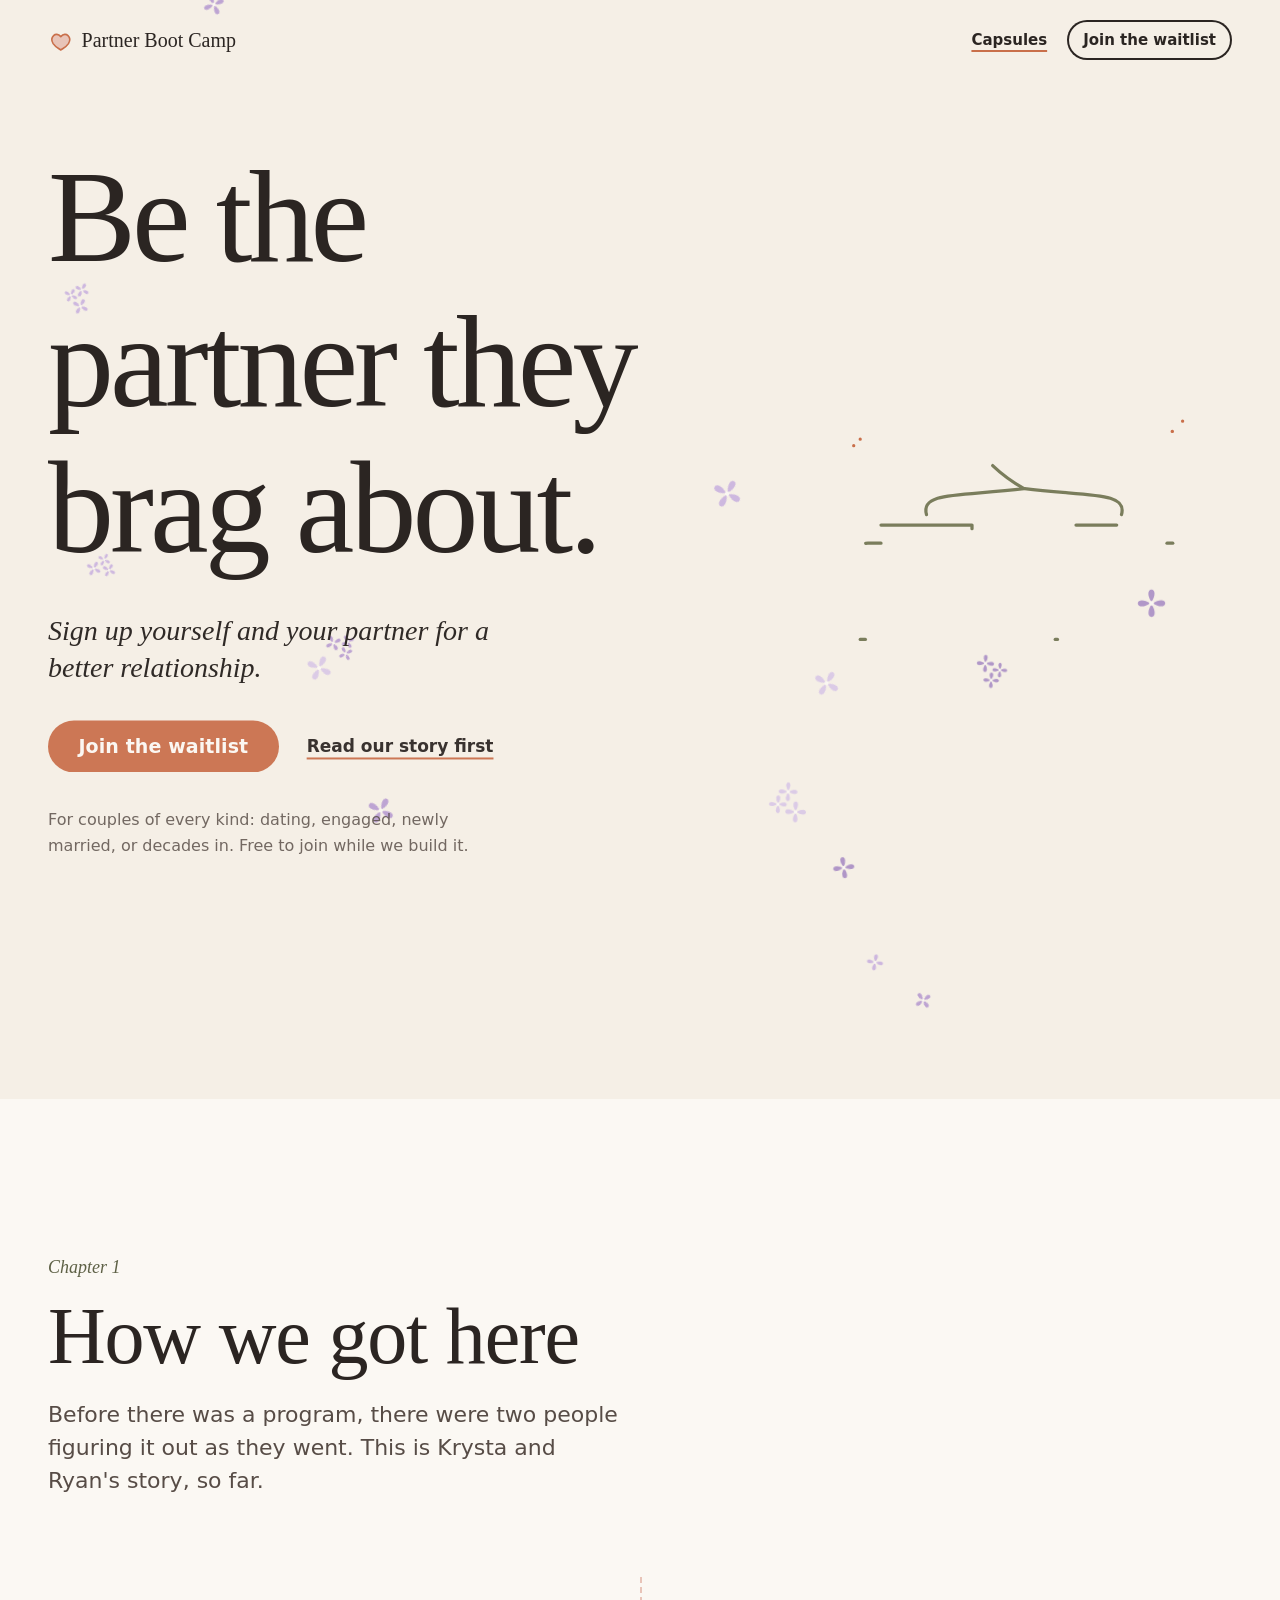
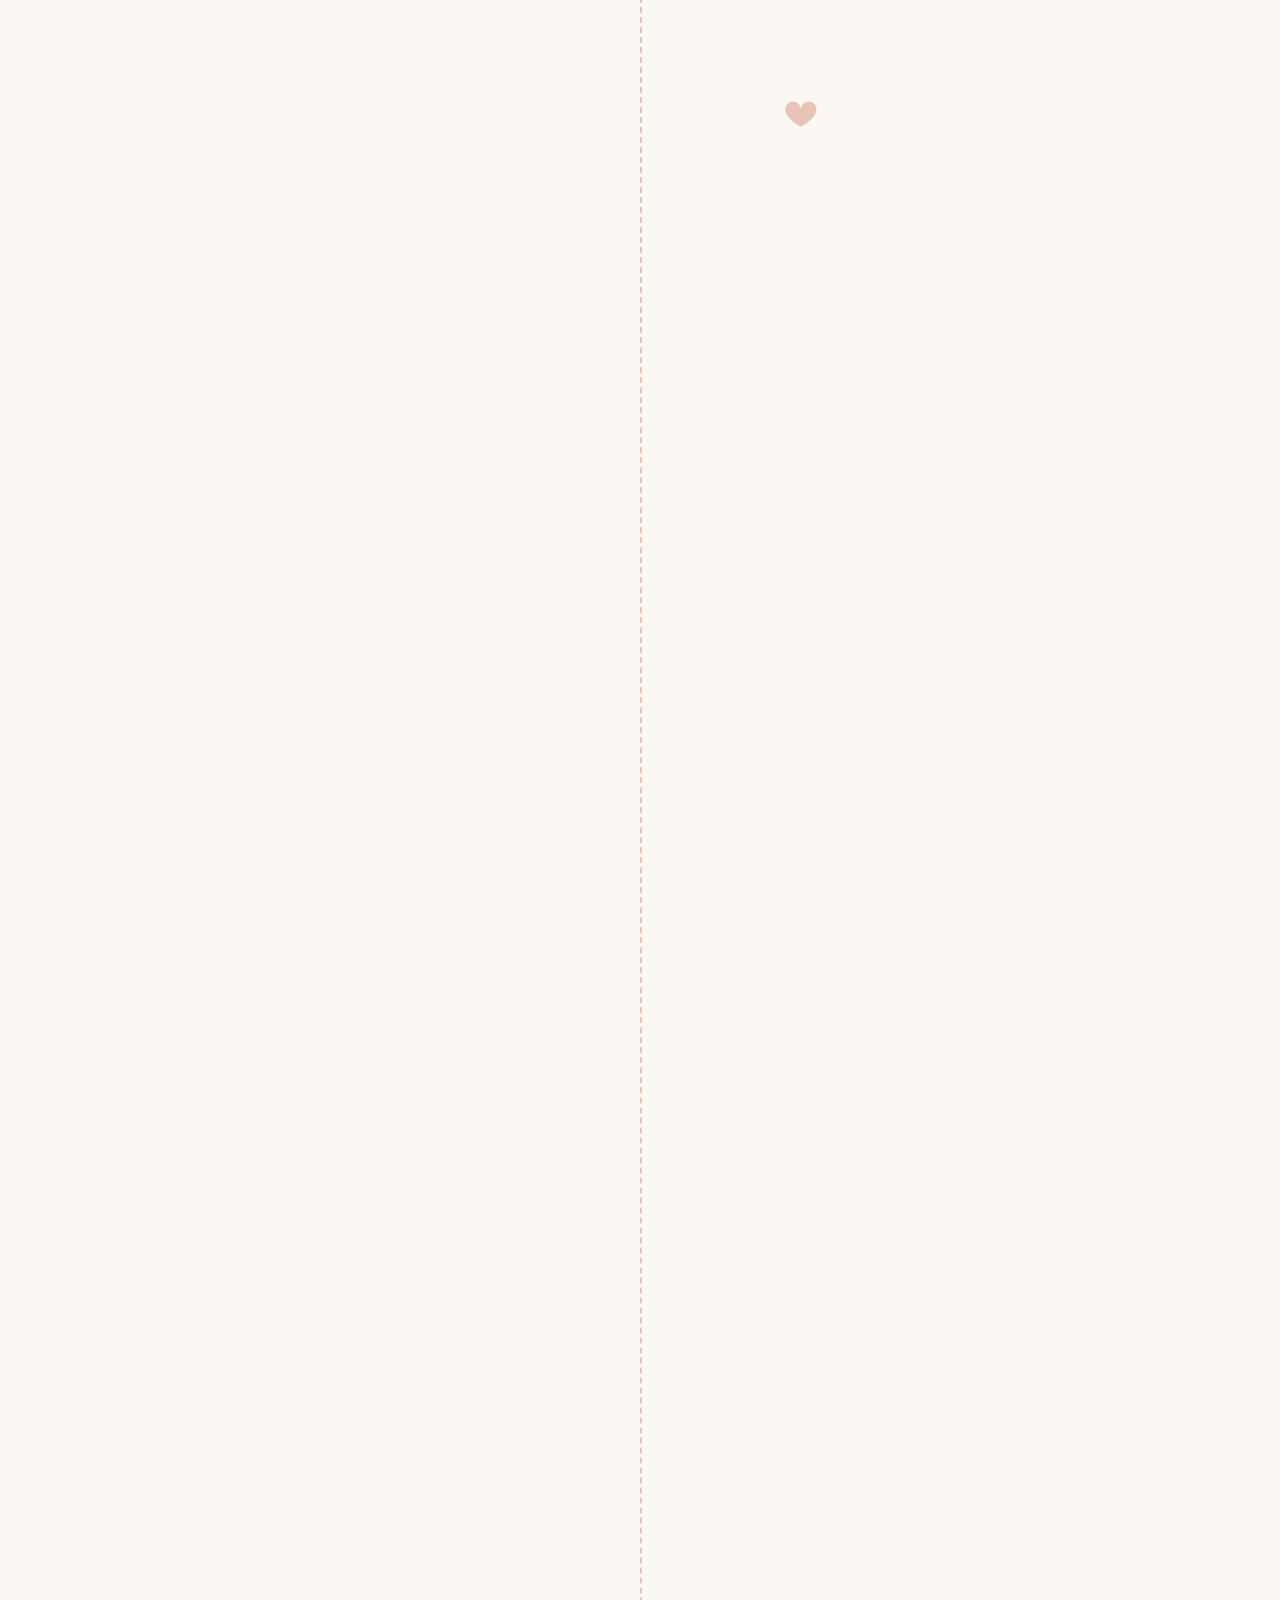
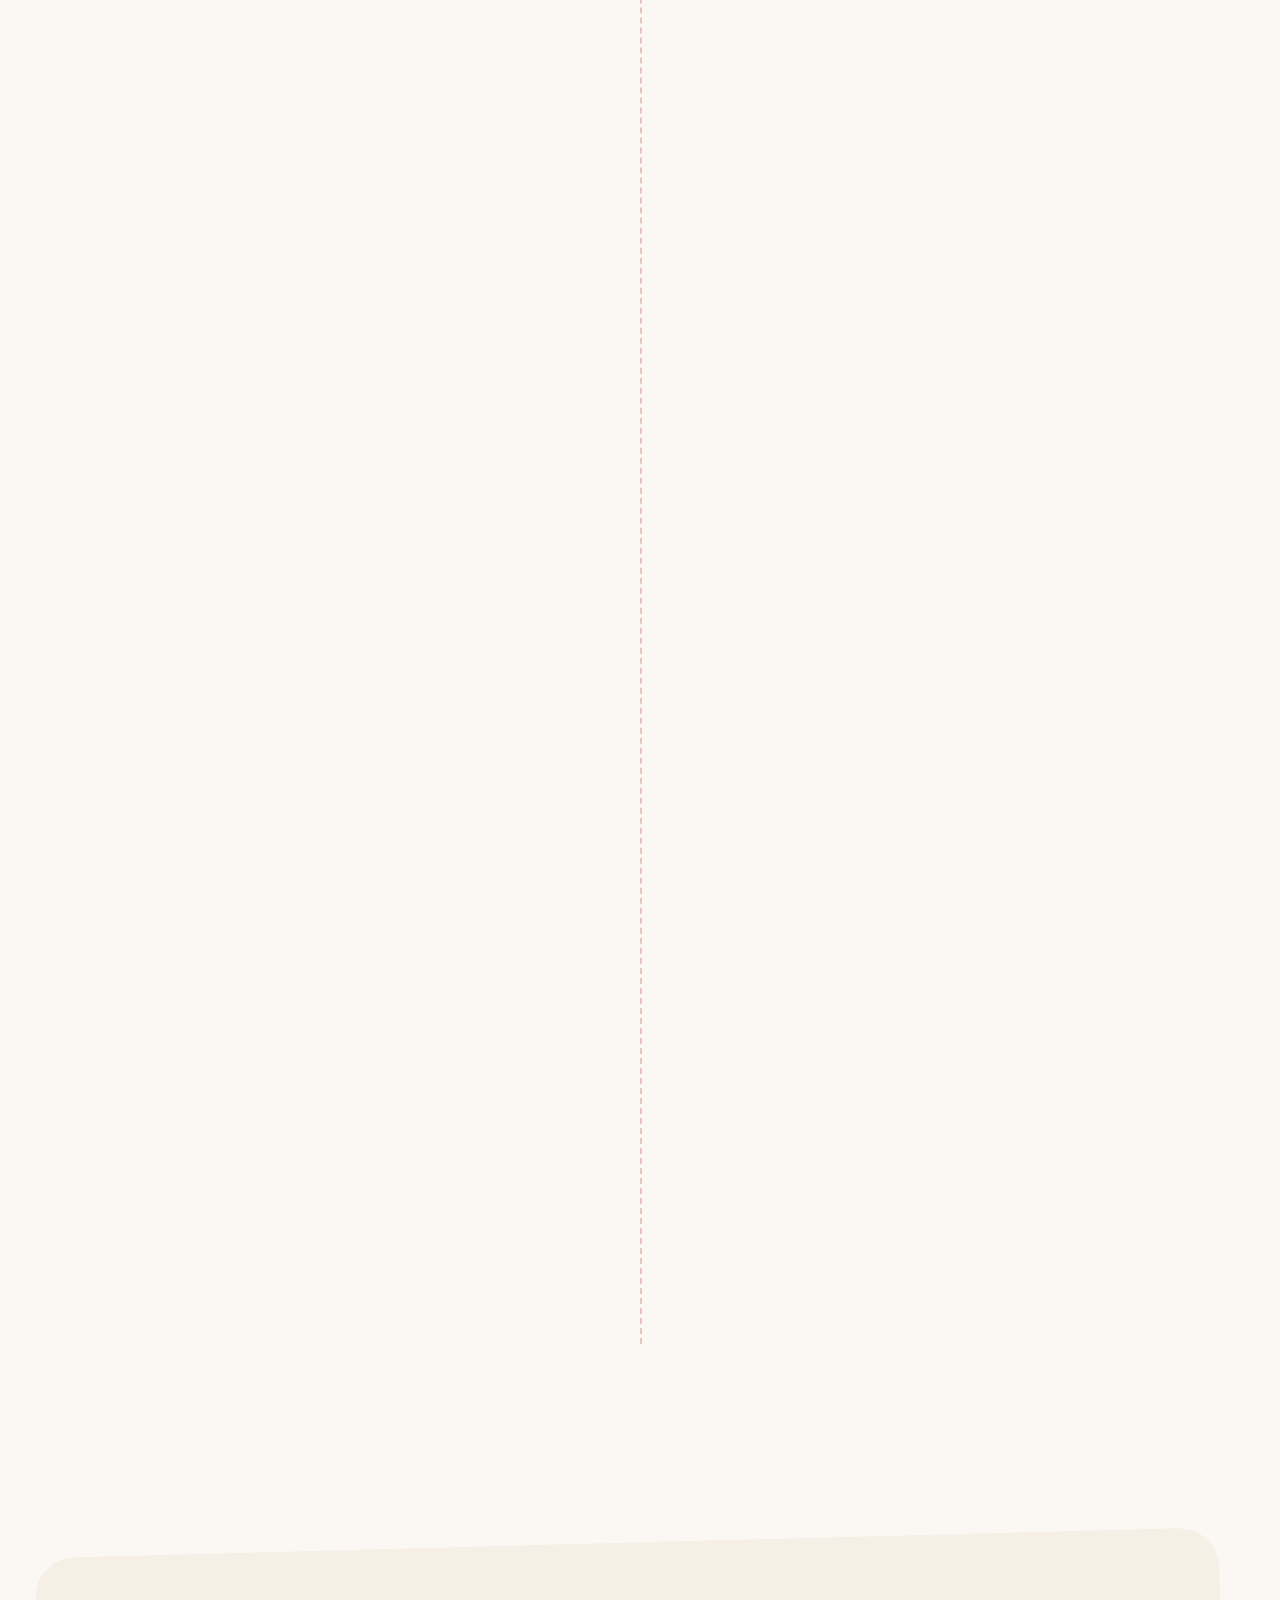
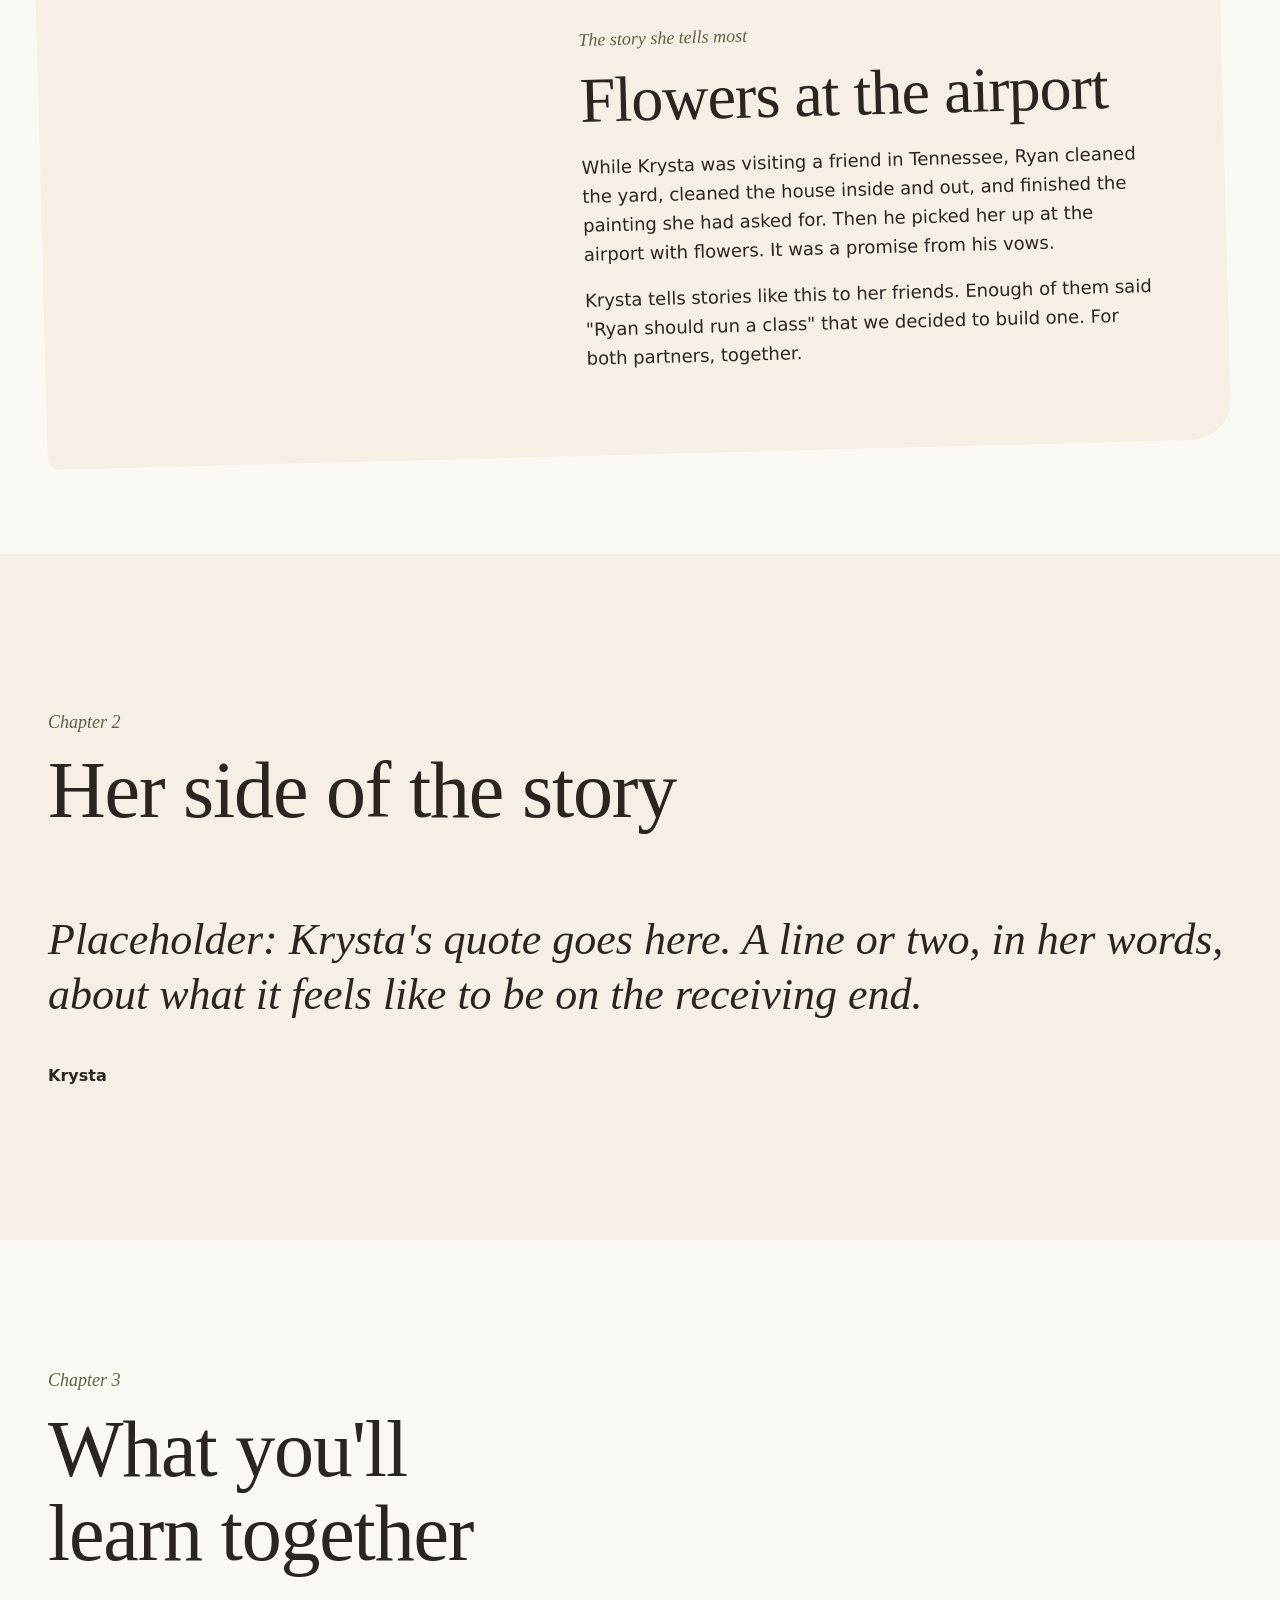
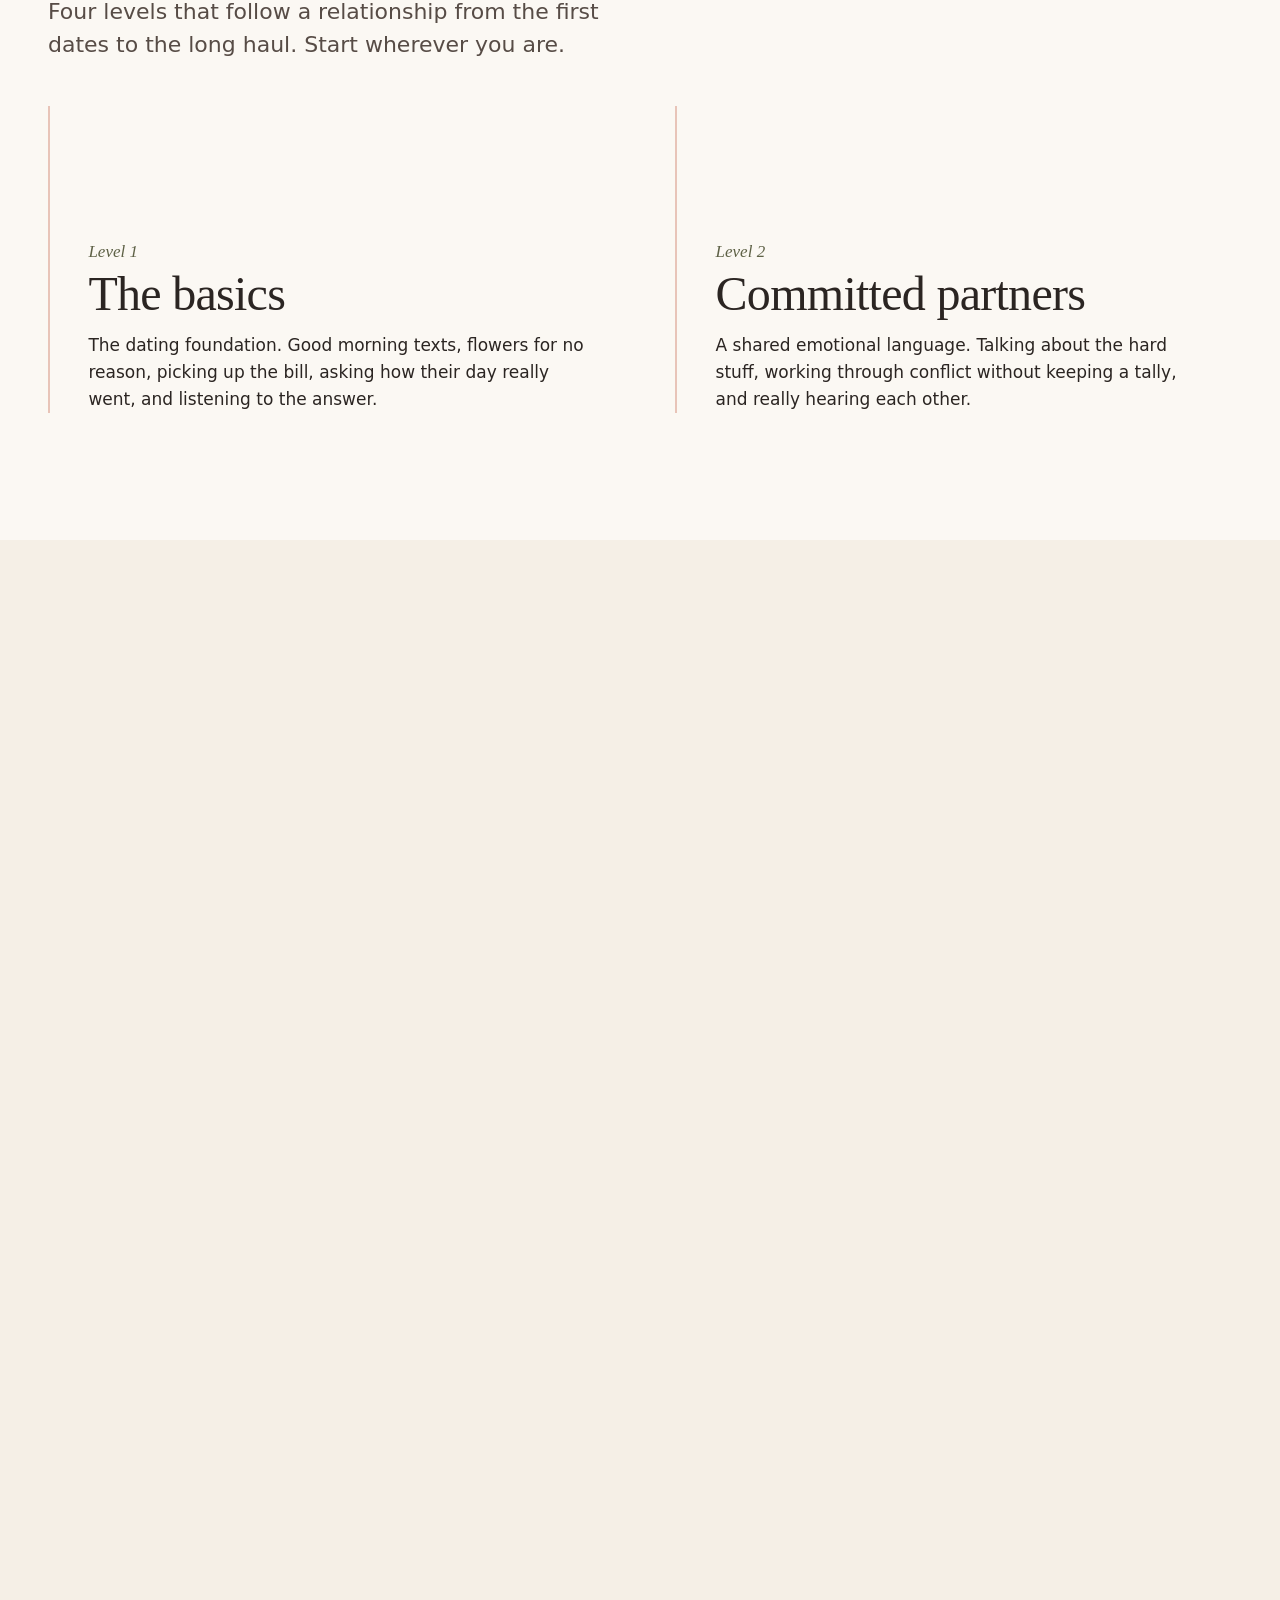
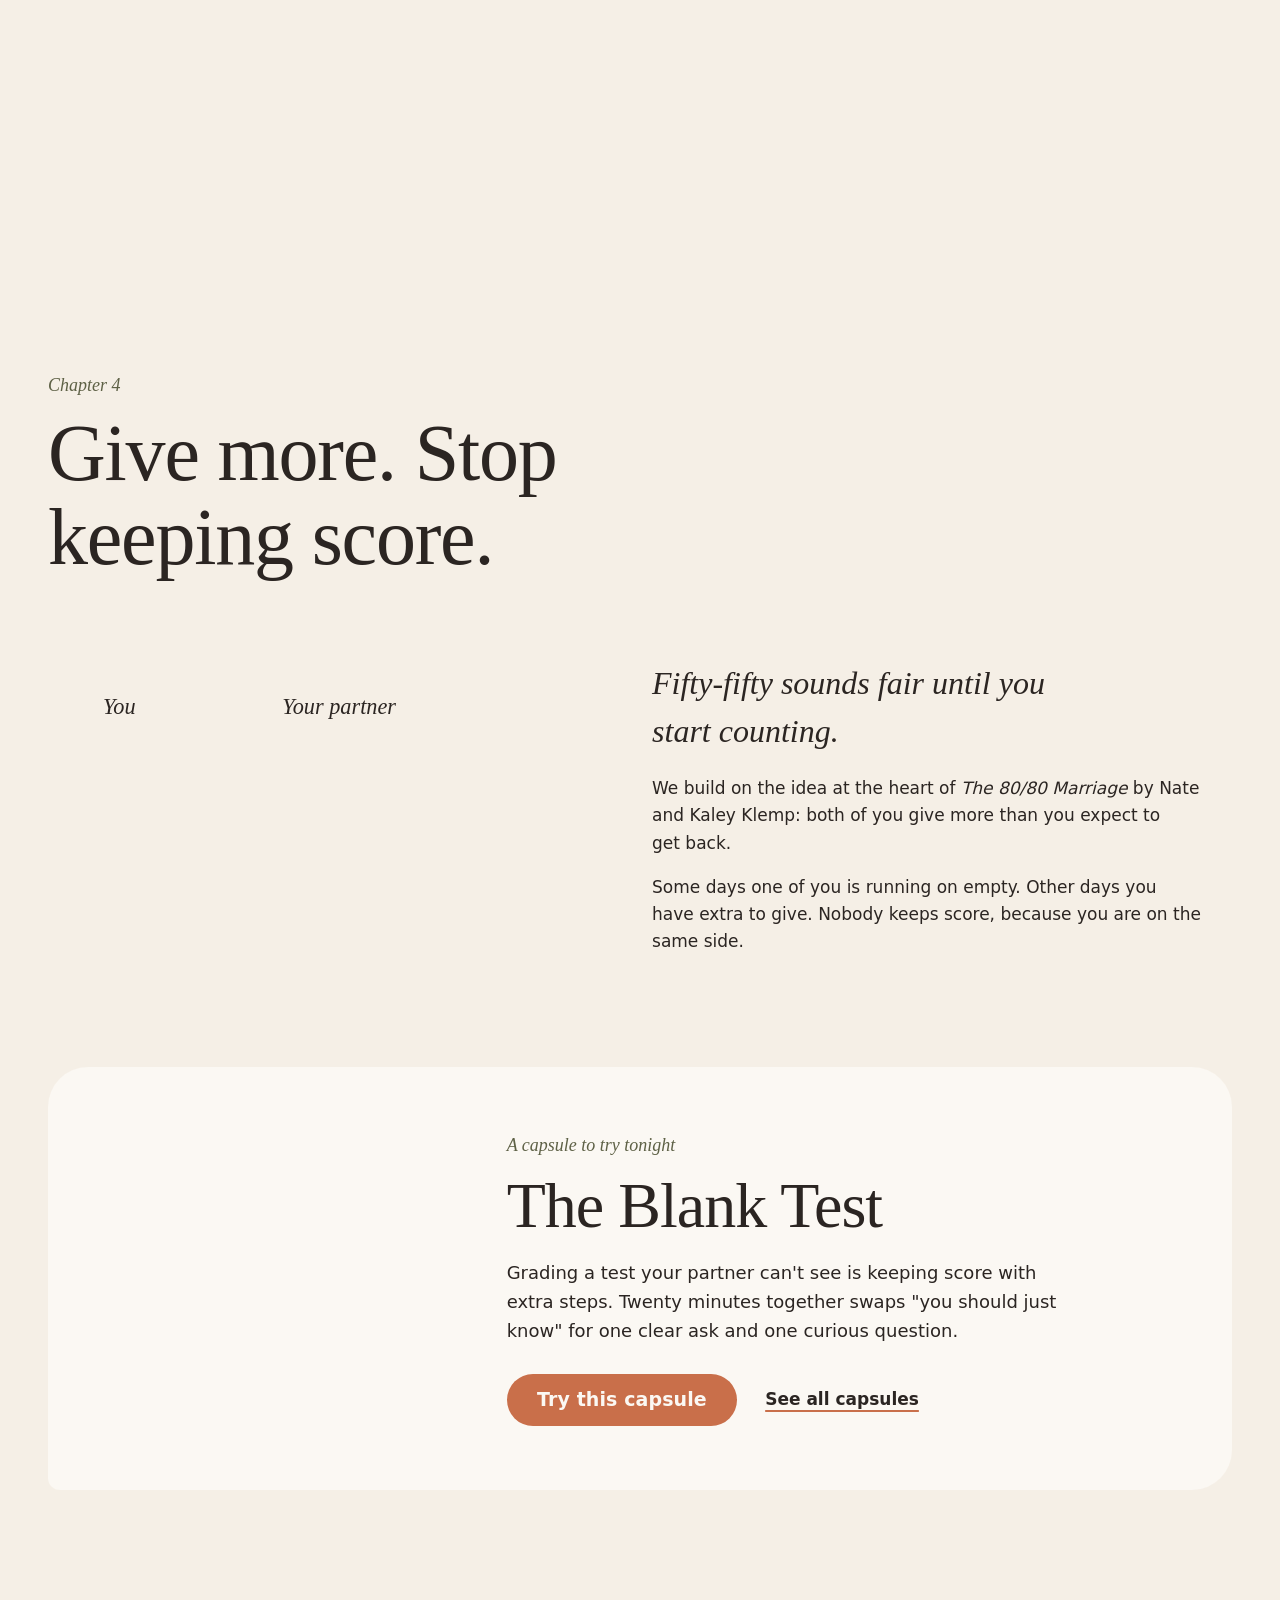
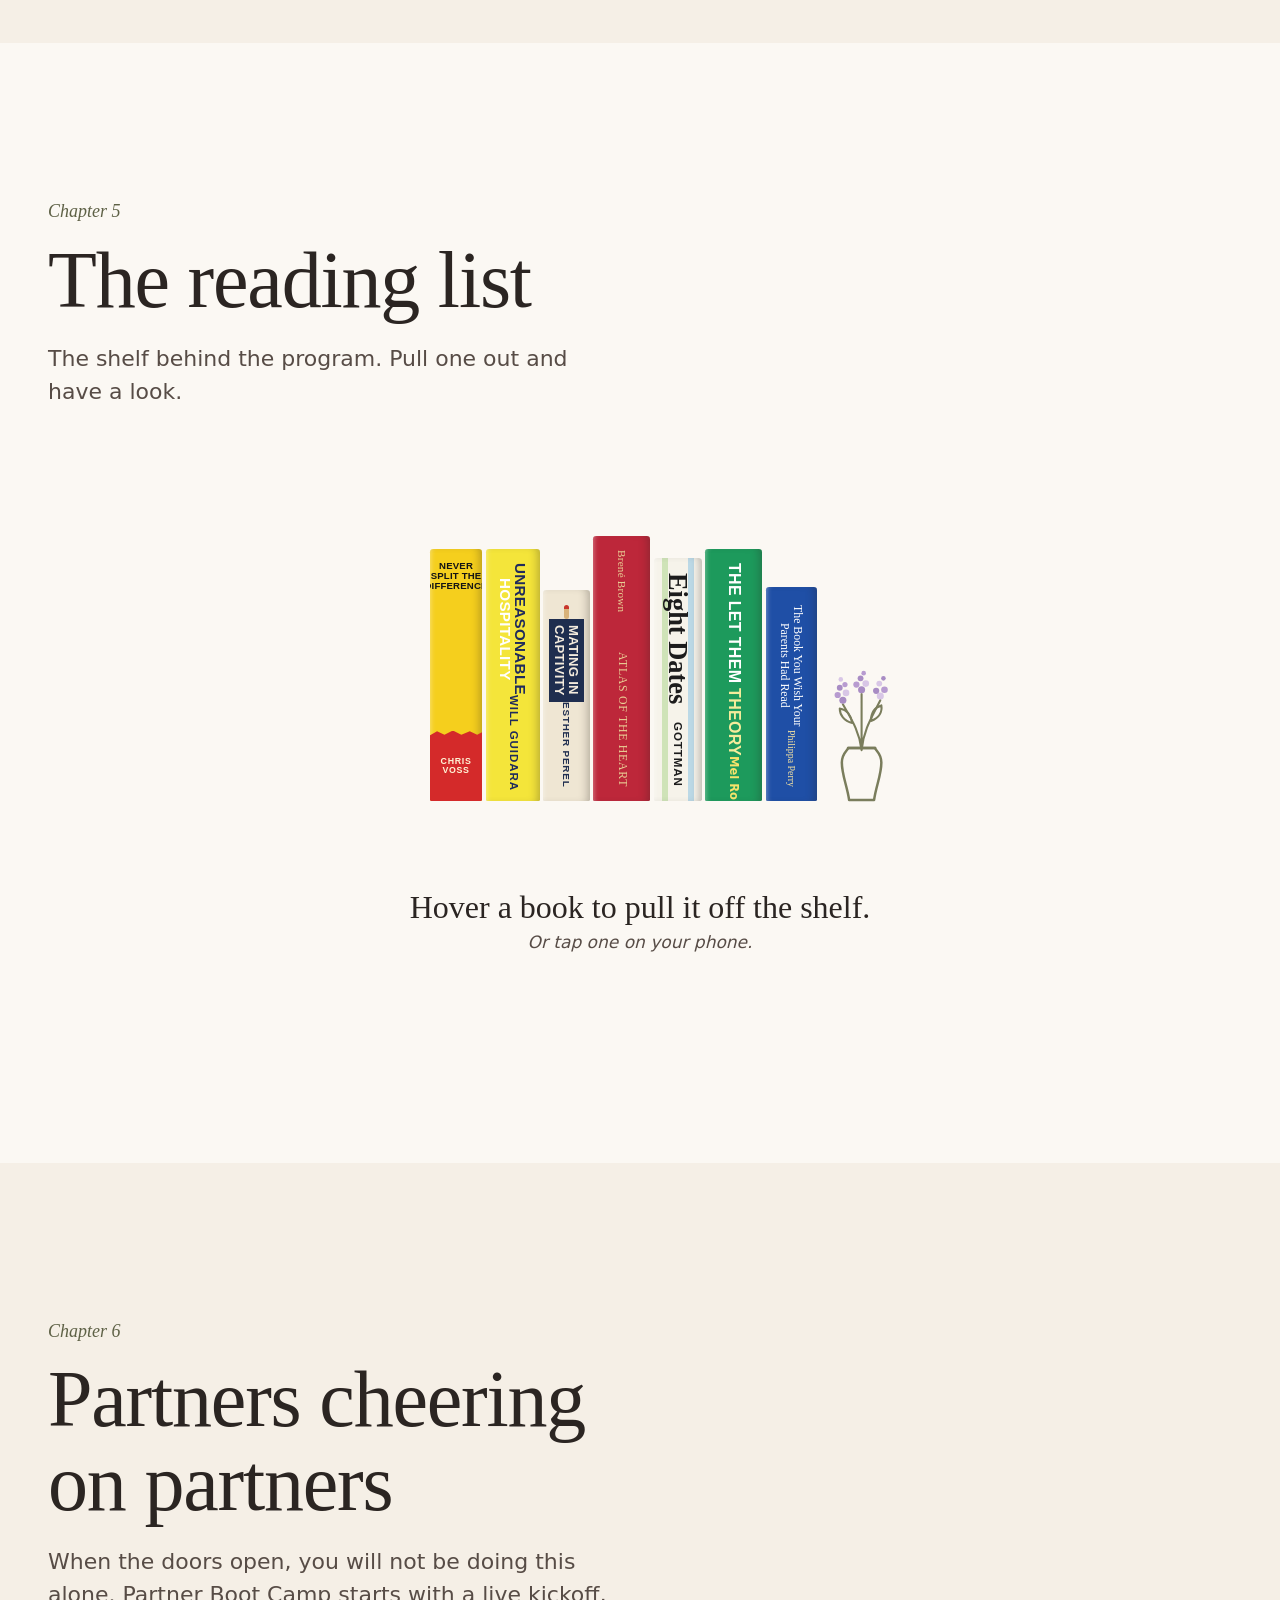
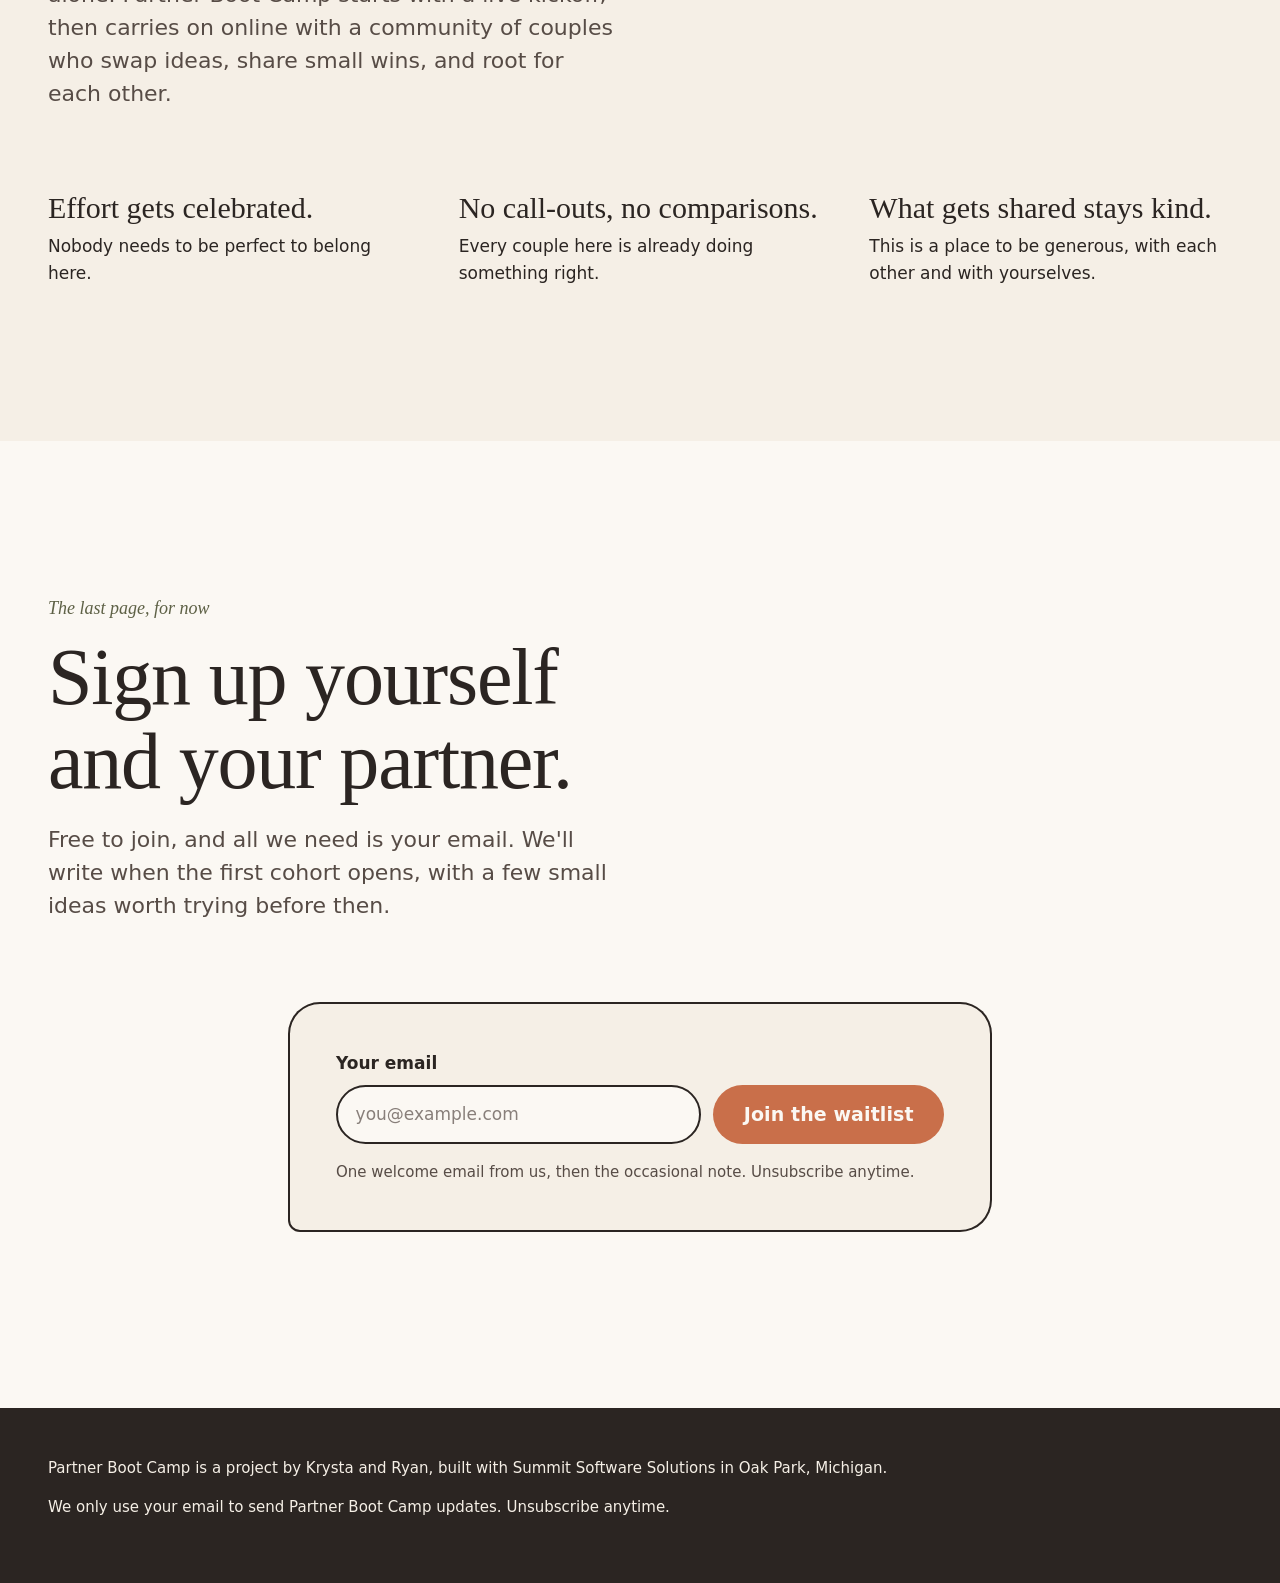
==== commit cb389cdf: "chore: remove couple photo placeholders from her side The site is going storytelling-first with no p" ====
--- a/index.html
+++ b/index.html
@@ -306,16 +306,6 @@
           <p>Placeholder: Krysta's quote goes here. A line or two, in her words, about what it feels like to be on the receiving end.</p>
           <footer>Krysta</footer>
         </blockquote>
-        <div class="herside__photos">
-          <figure class="polaroid placeholder" data-placeholder="photo-1">
-            <svg viewBox="0 0 120 90" aria-hidden="true" class="art"><path d="M20 30 h20 l8 -10 h24 l8 10 h20 v46 h-80 z"/><circle cx="60" cy="52" r="15"/></svg>
-            <figcaption>Photo coming soon: Krysta and Ryan</figcaption>
-          </figure>
-          <figure class="polaroid placeholder" data-placeholder="photo-2">
-            <svg viewBox="0 0 120 90" aria-hidden="true" class="art"><path d="M20 30 h20 l8 -10 h24 l8 10 h20 v46 h-80 z"/><circle cx="60" cy="52" r="15"/></svg>
-            <figcaption>Photo coming soon: the airport flowers</figcaption>
-          </figure>
-        </div>
       </div>
     </section>
 
--- a/css/styles.css
+++ b/css/styles.css
@@ -463,38 +463,6 @@
   font-size: 1rem;
   font-weight: 600;
 }
-.herside__photos {
-  display: grid;
-  grid-template-columns: 1fr 1fr;
-  gap: 1rem;
-  max-width: 30rem;
-  justify-self: center;
-}
-.polaroid {
-  margin: 0;
-  padding: 0.75rem 0.75rem 1rem;
-  background: var(--paper);
-  box-shadow: 0 1px 0 rgba(43, 37, 34, 0.08), 0 12px 28px -18px rgba(43, 37, 34, 0.45);
-  transform: rotate(-3deg);
-}
-.polaroid + .polaroid { transform: rotate(2.5deg) translateY(1.5rem); }
-.polaroid svg {
-  aspect-ratio: 4 / 5;
-  width: 100%;
-  padding: 25% 15%;
-  background: var(--cream);
-  border: 2px dashed var(--blush);
-}
-.polaroid figcaption {
-  margin-top: 0.75rem;
-  font-family: var(--serif);
-  font-style: italic;
-  font-size: 0.9375rem;
-  line-height: 1.3;
-}
-@media (min-width: 900px) {
-  .herside__grid { grid-template-columns: 1.3fr 1fr; }
-}
 
 /* Levels */
 .levels__viewport {
